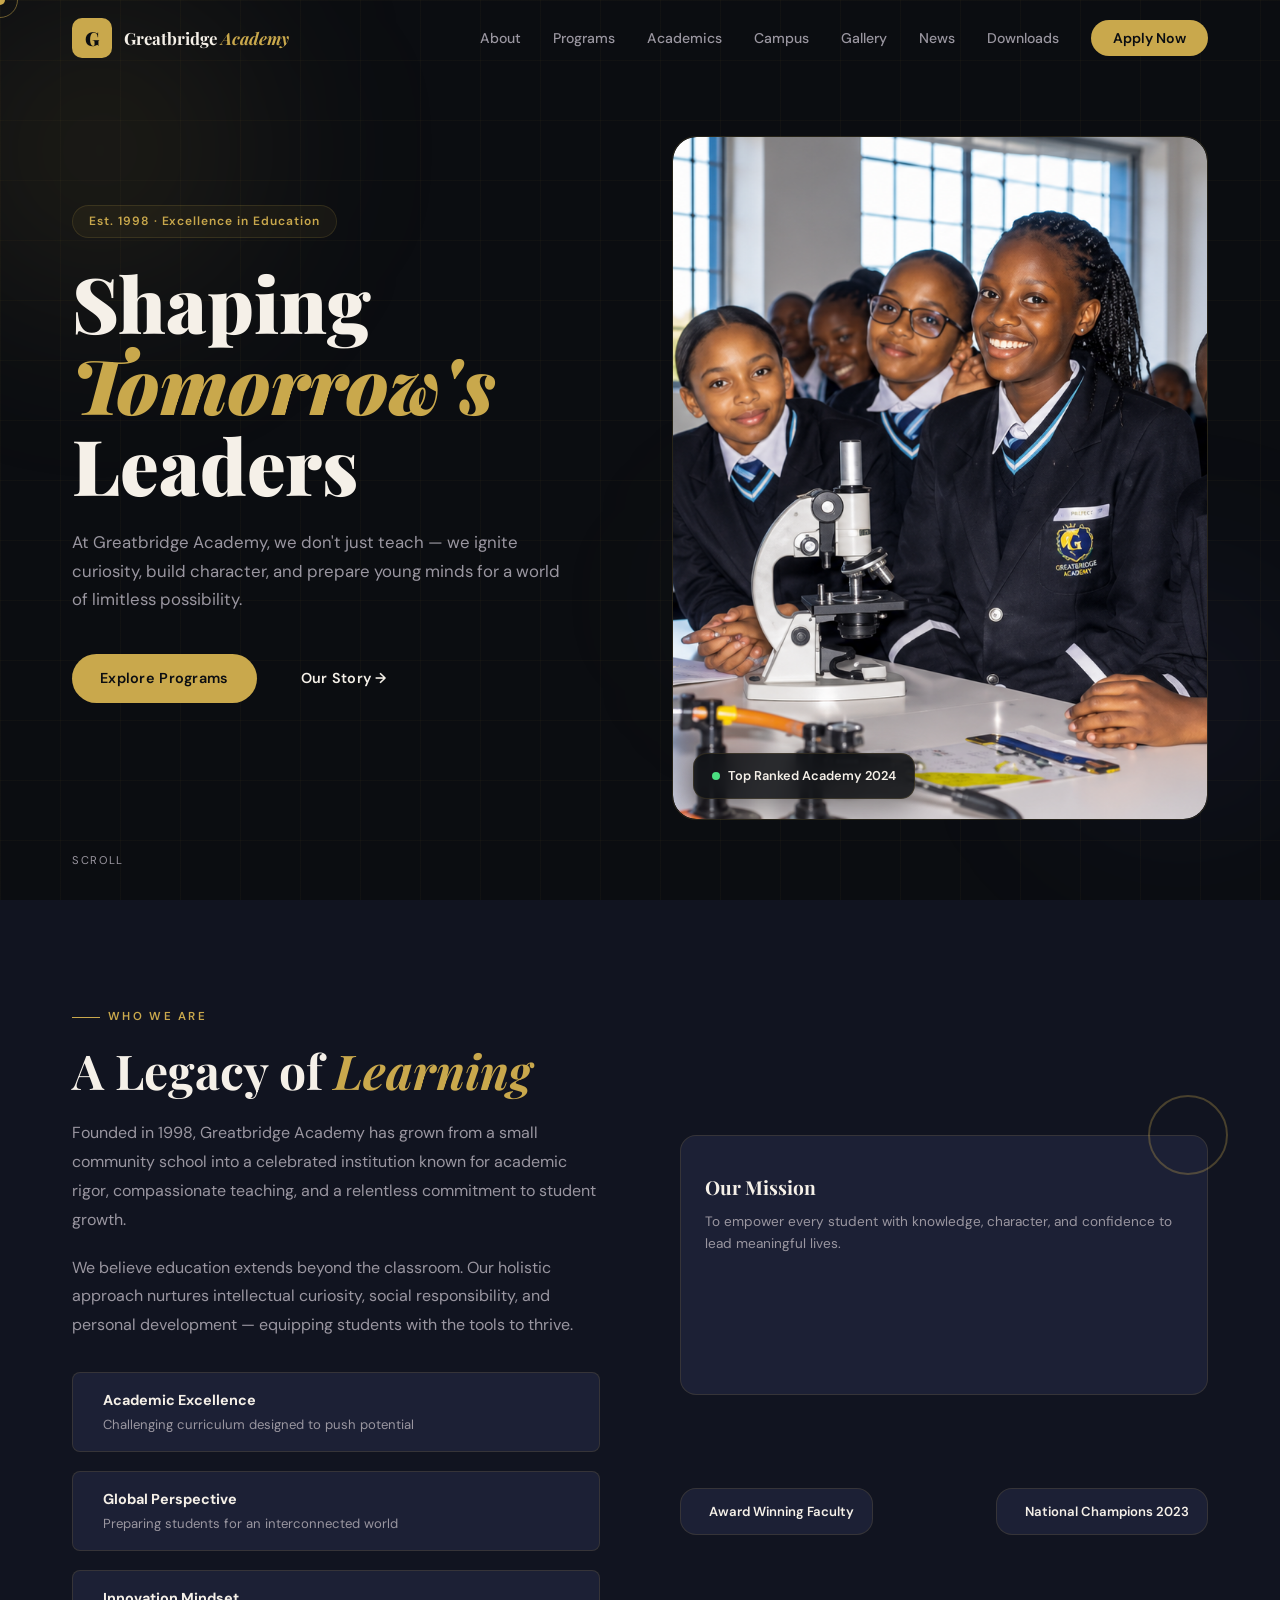
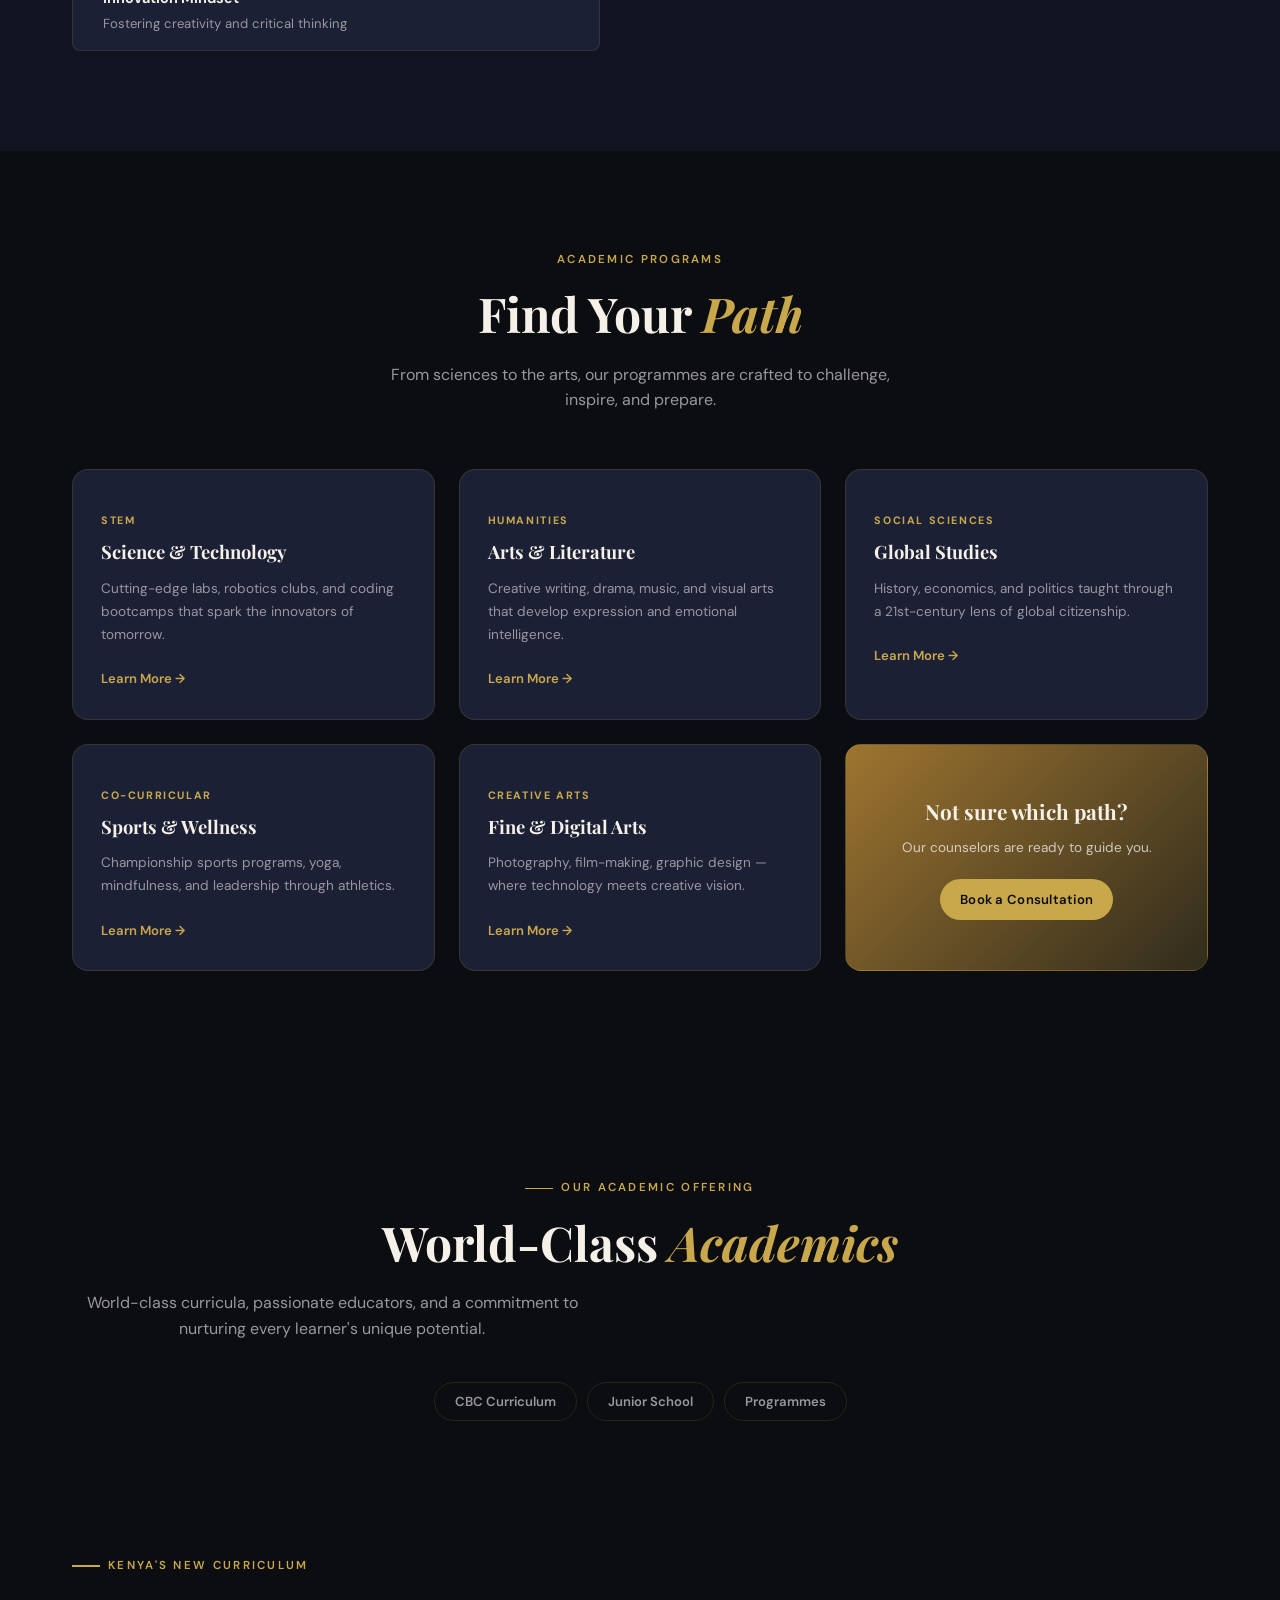
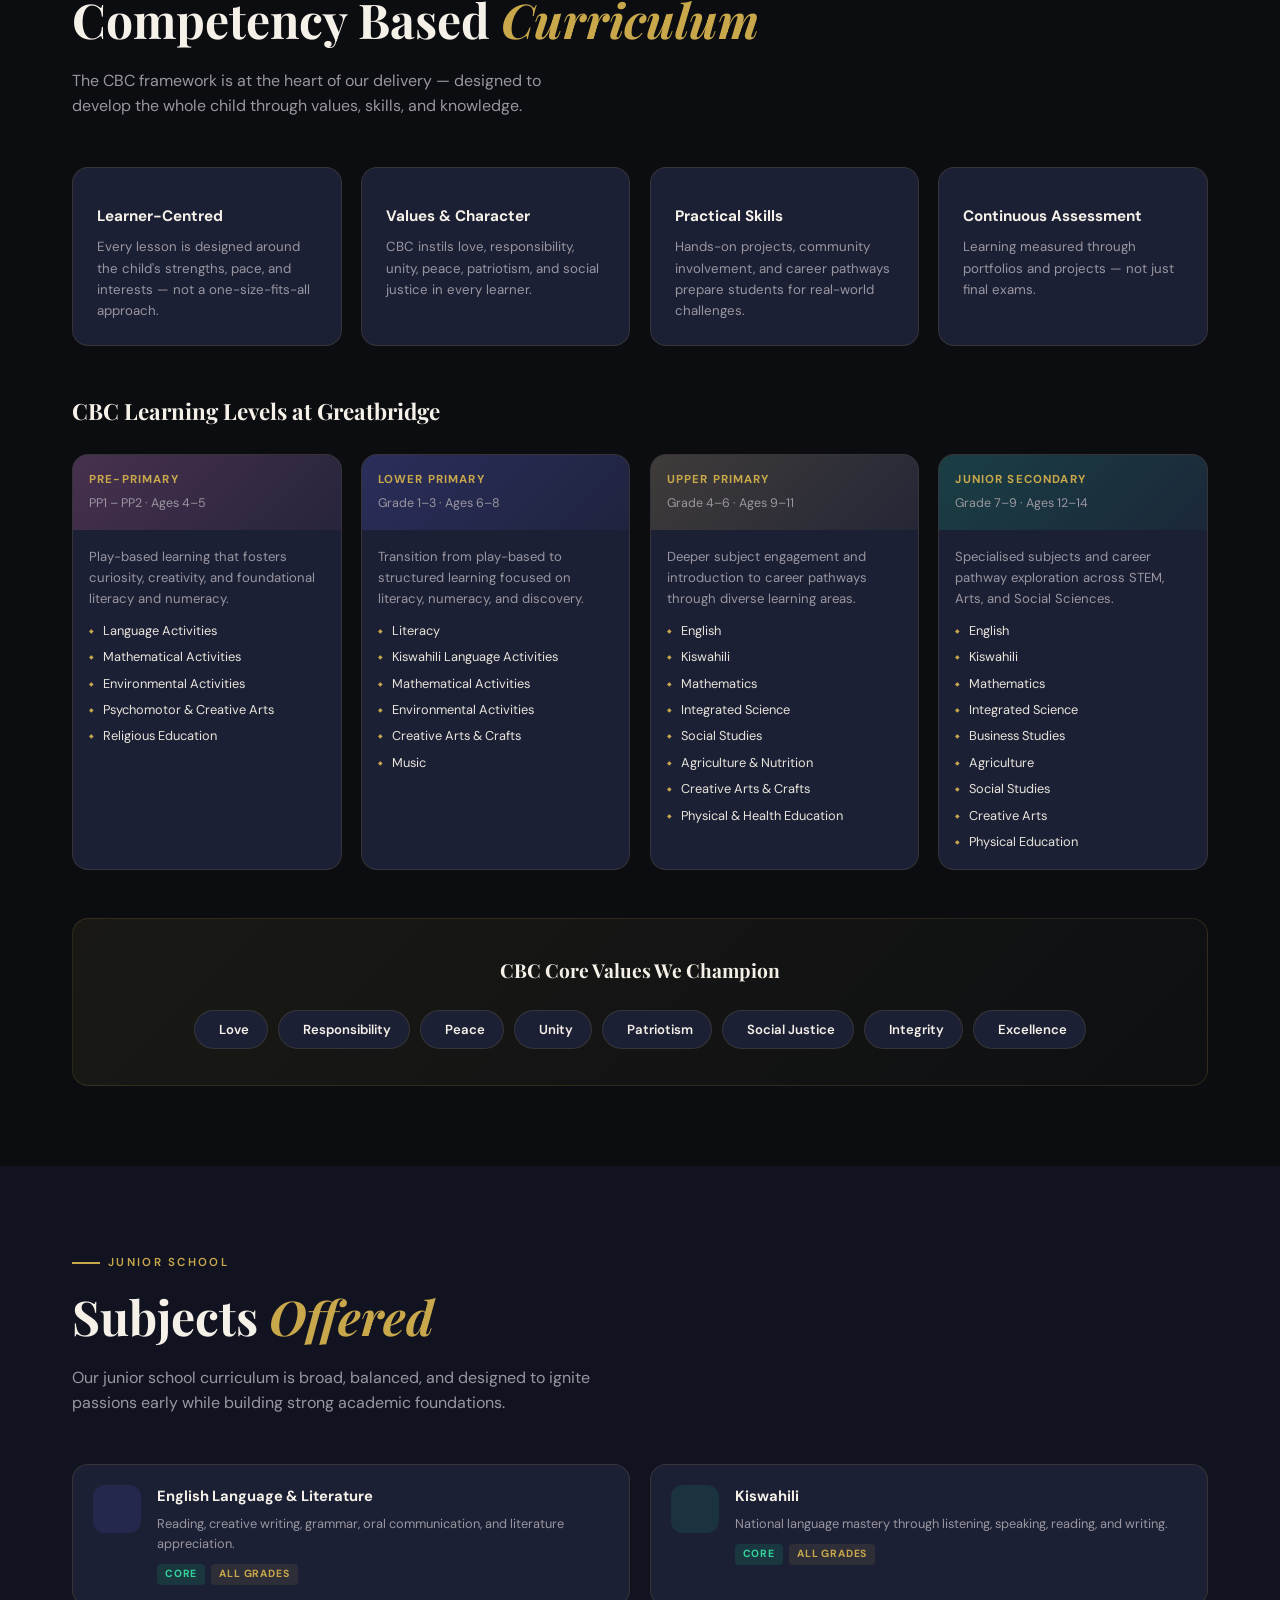
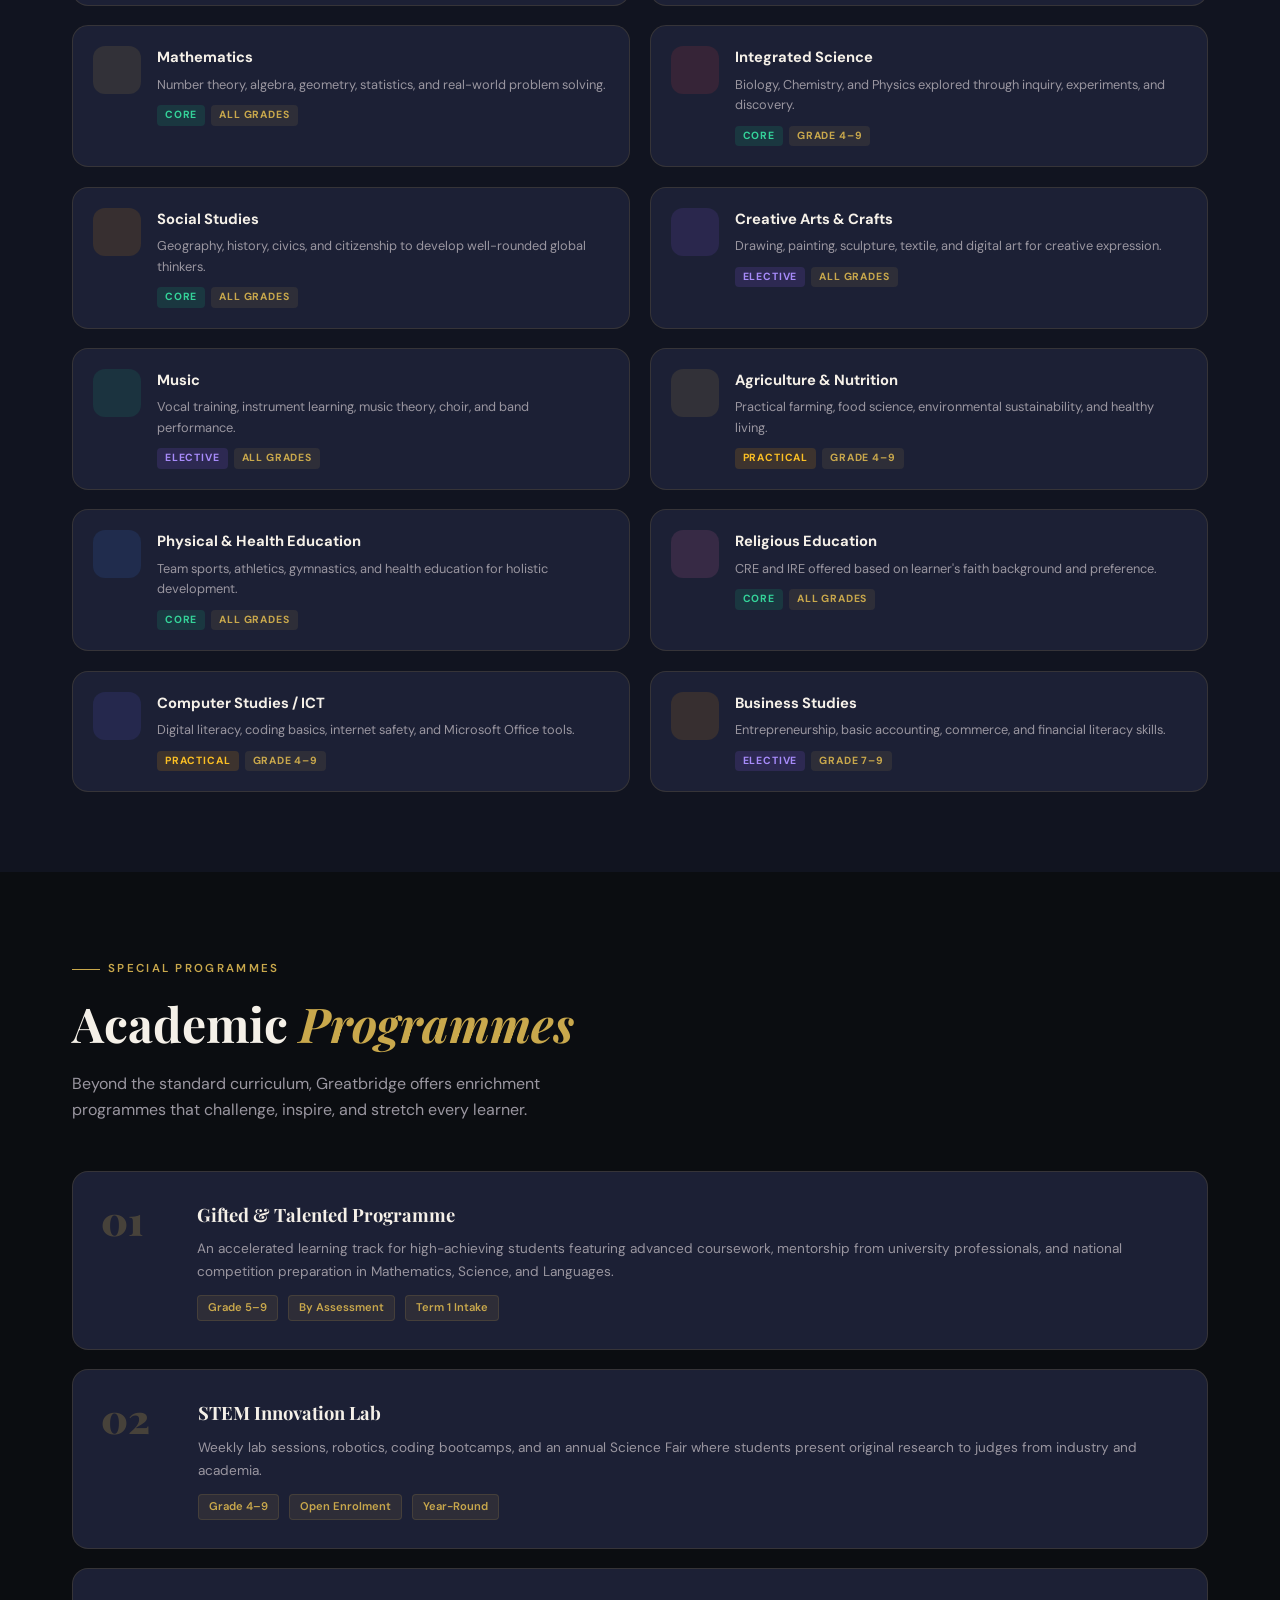
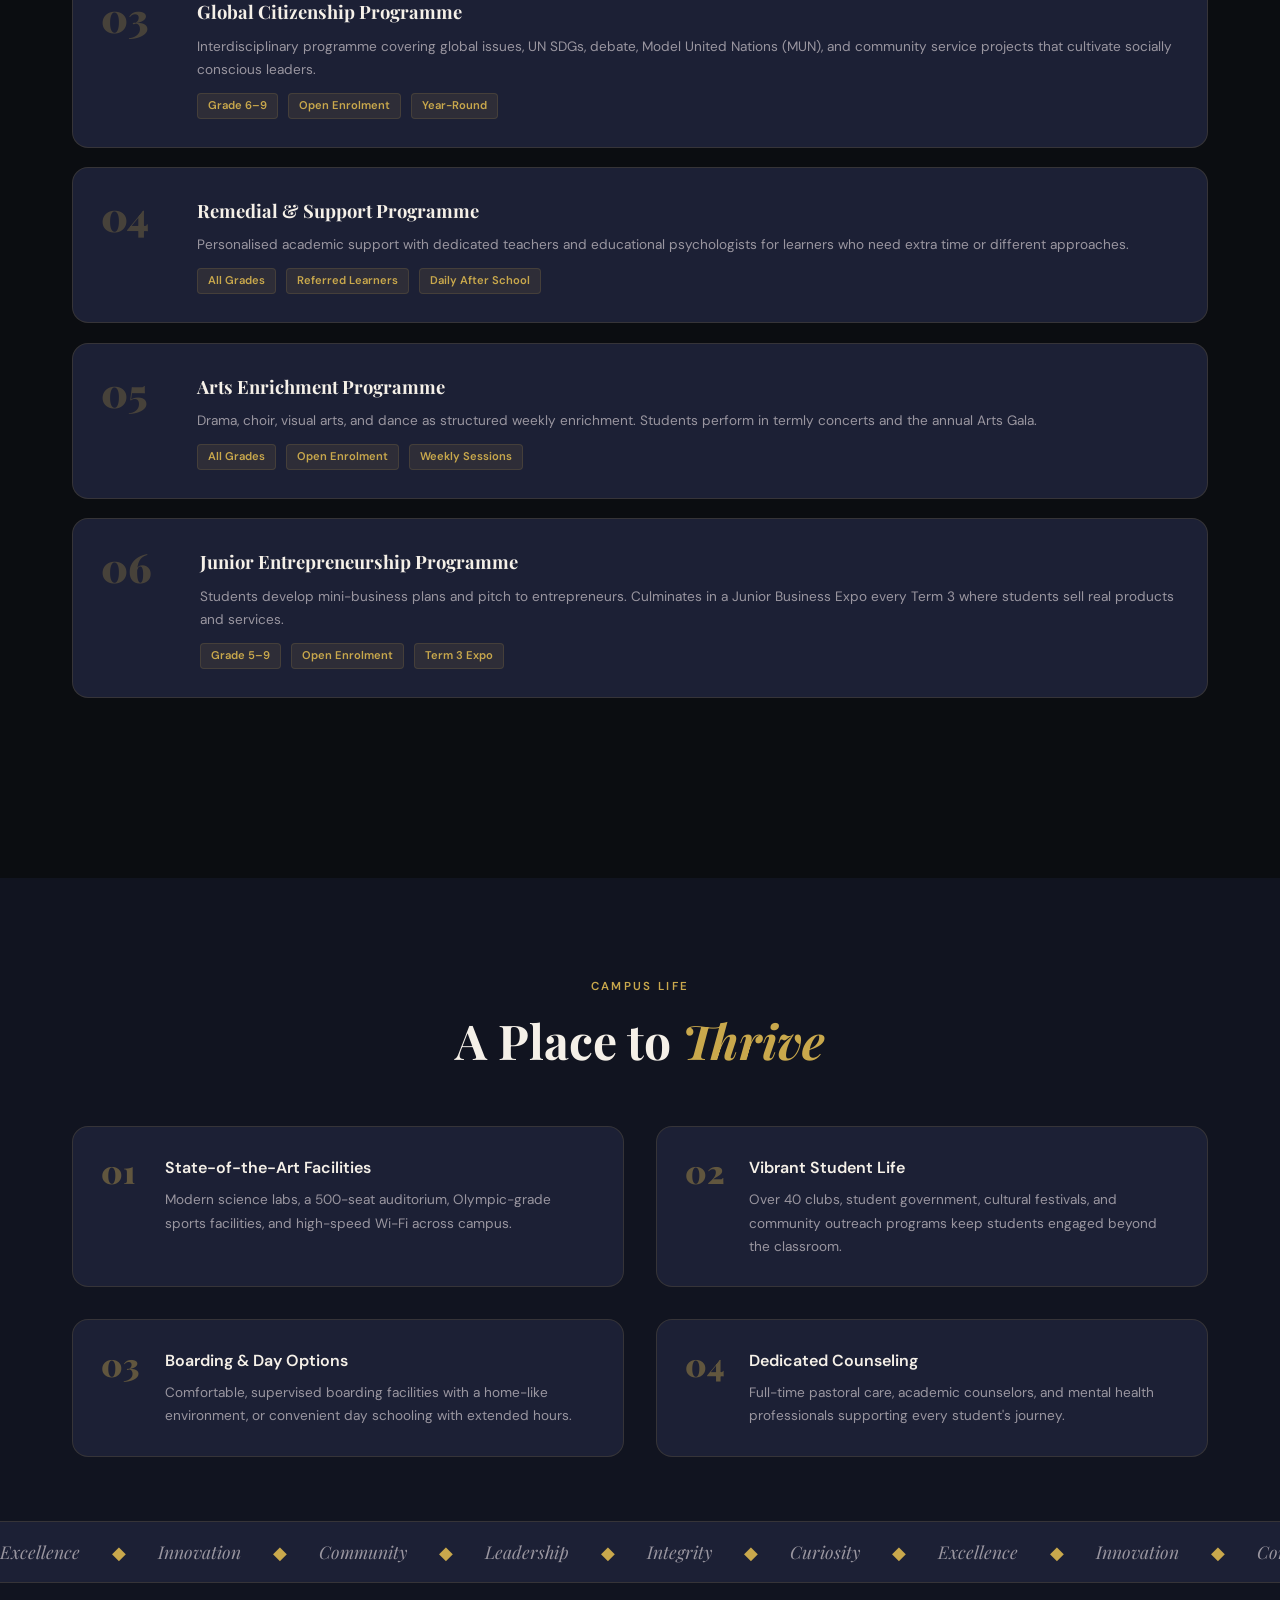
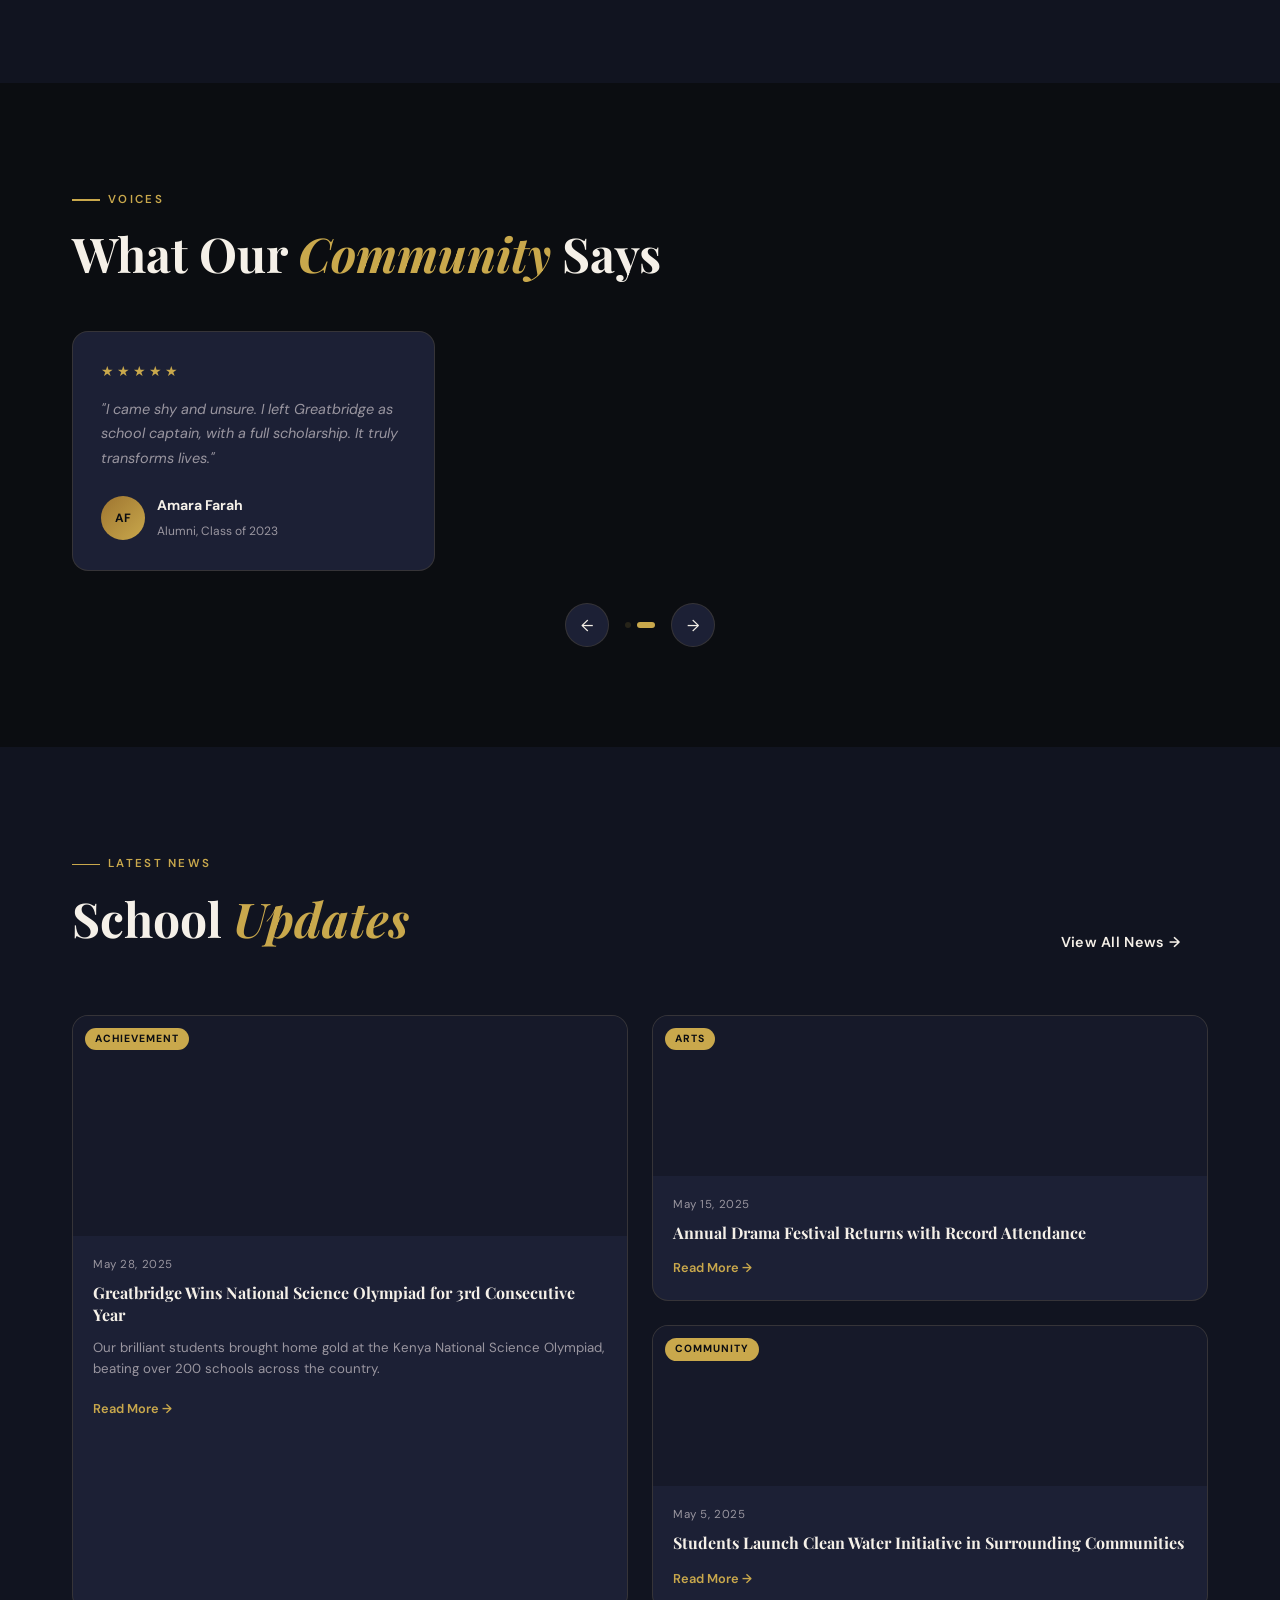
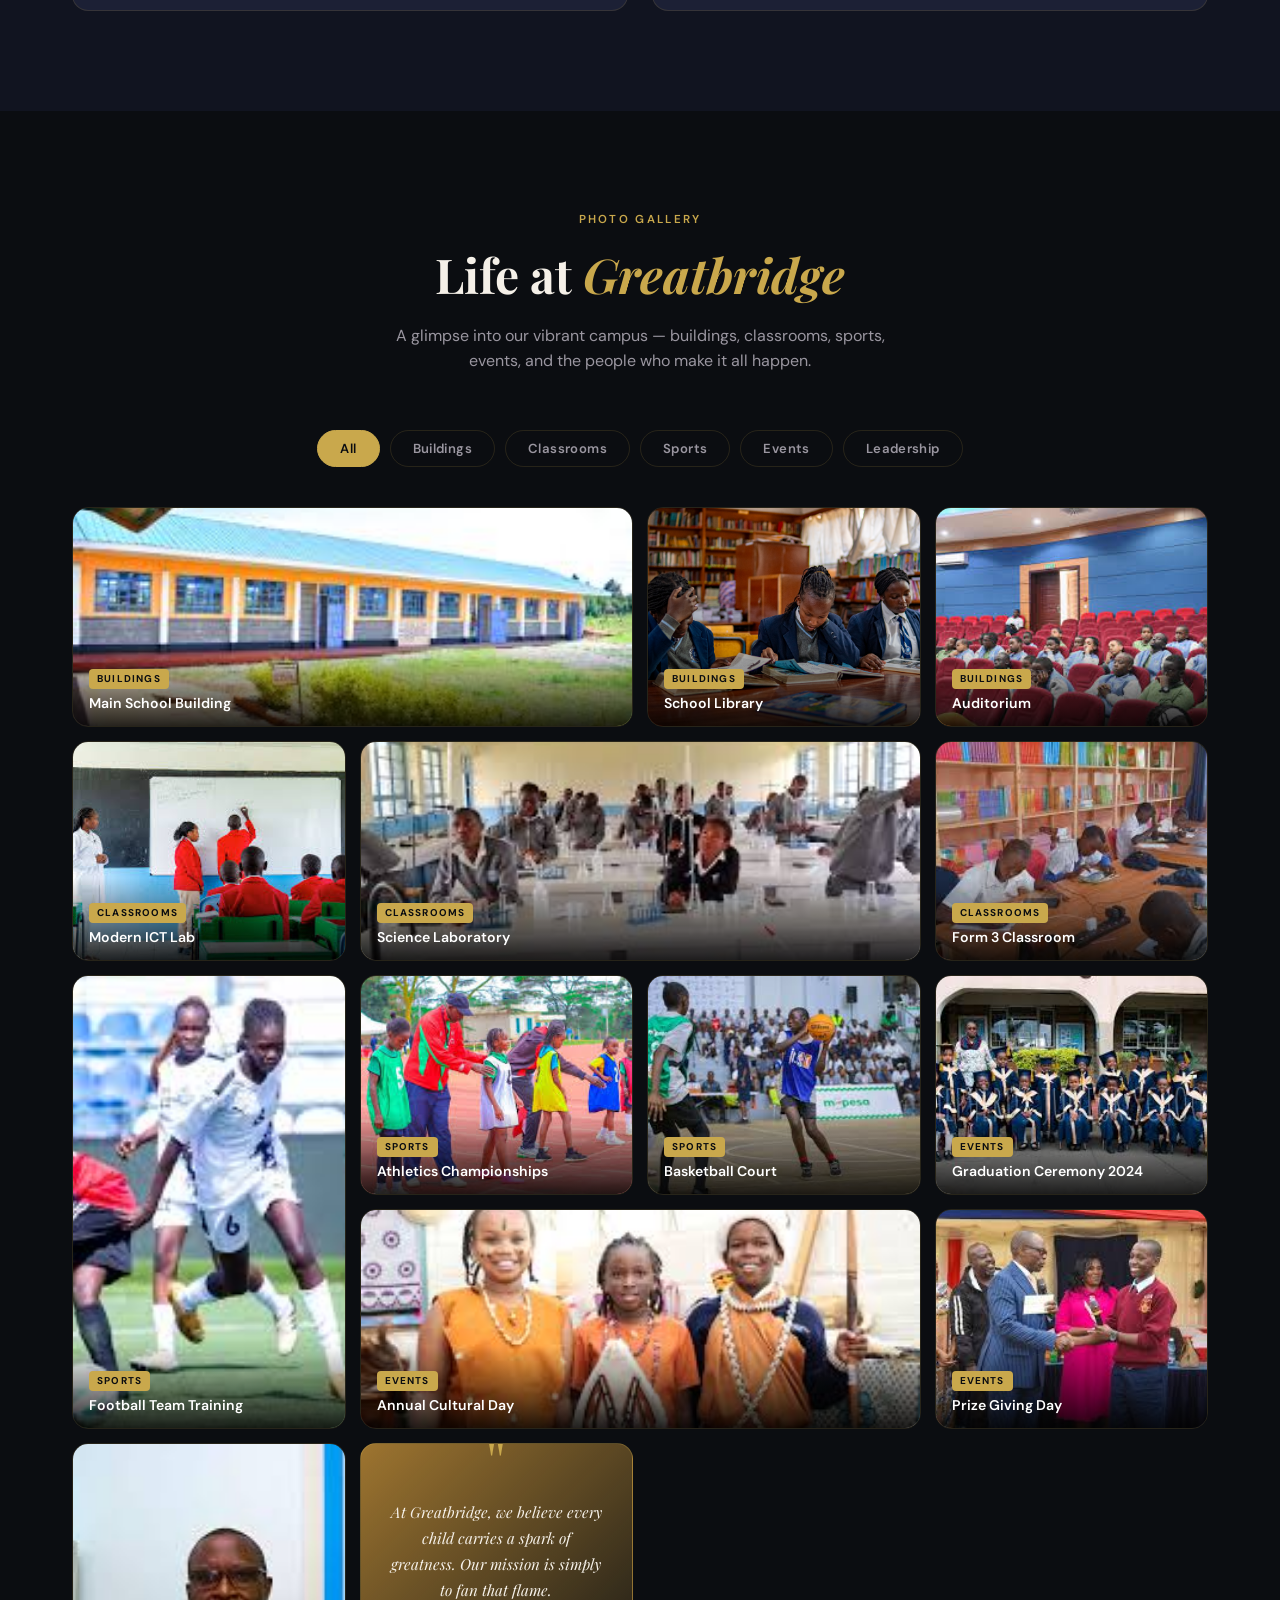
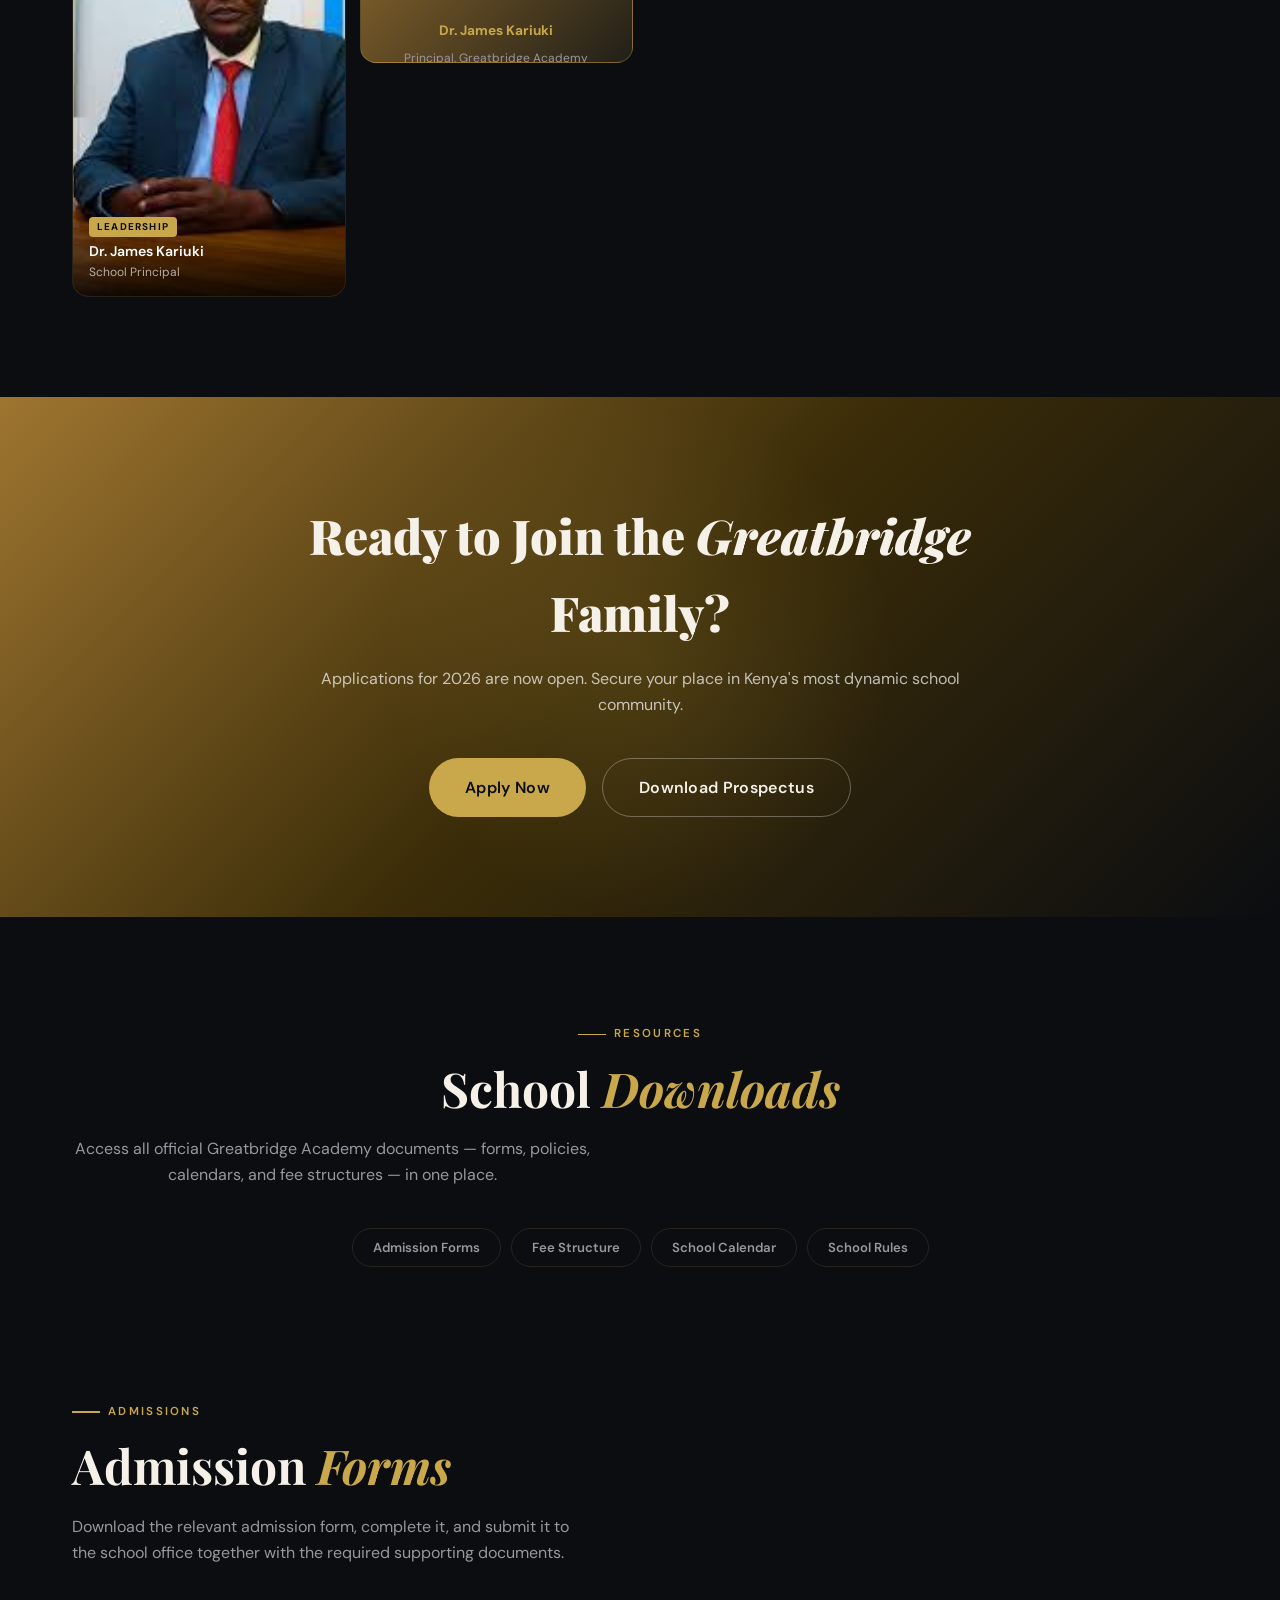
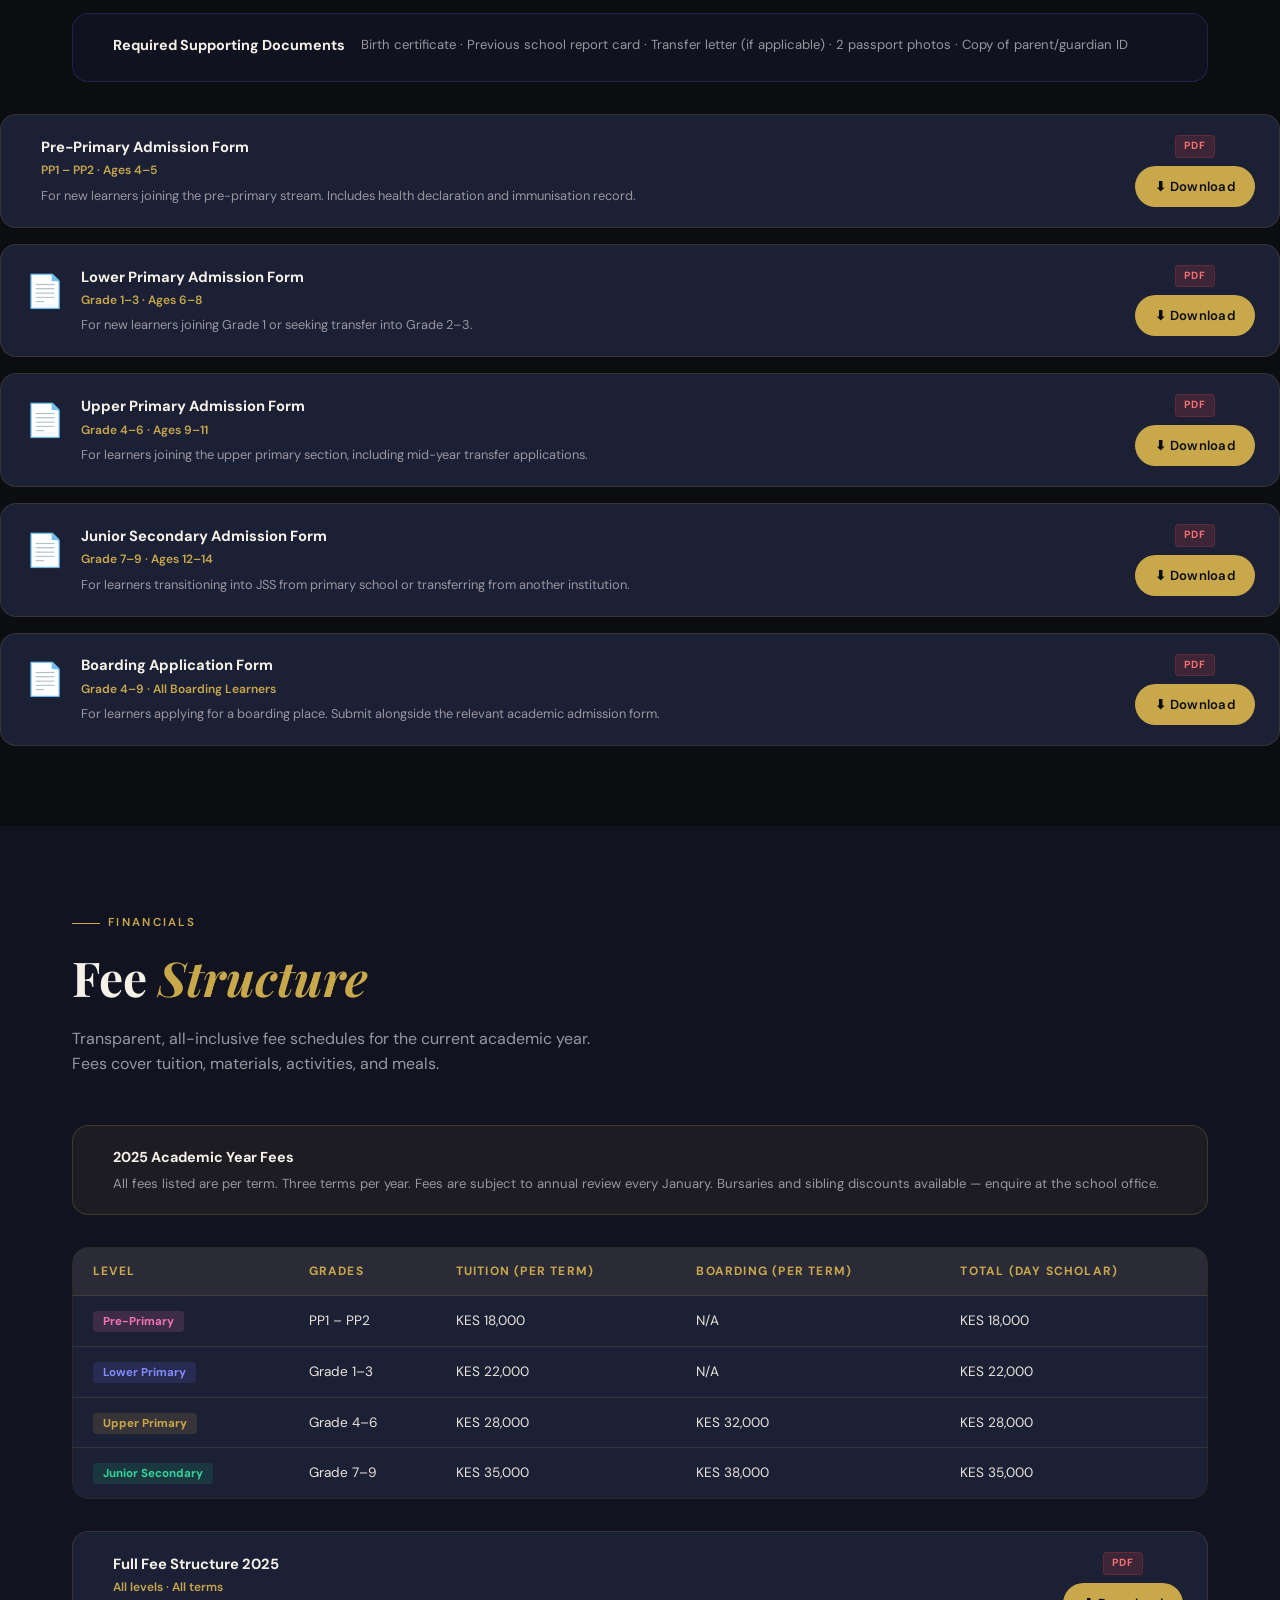
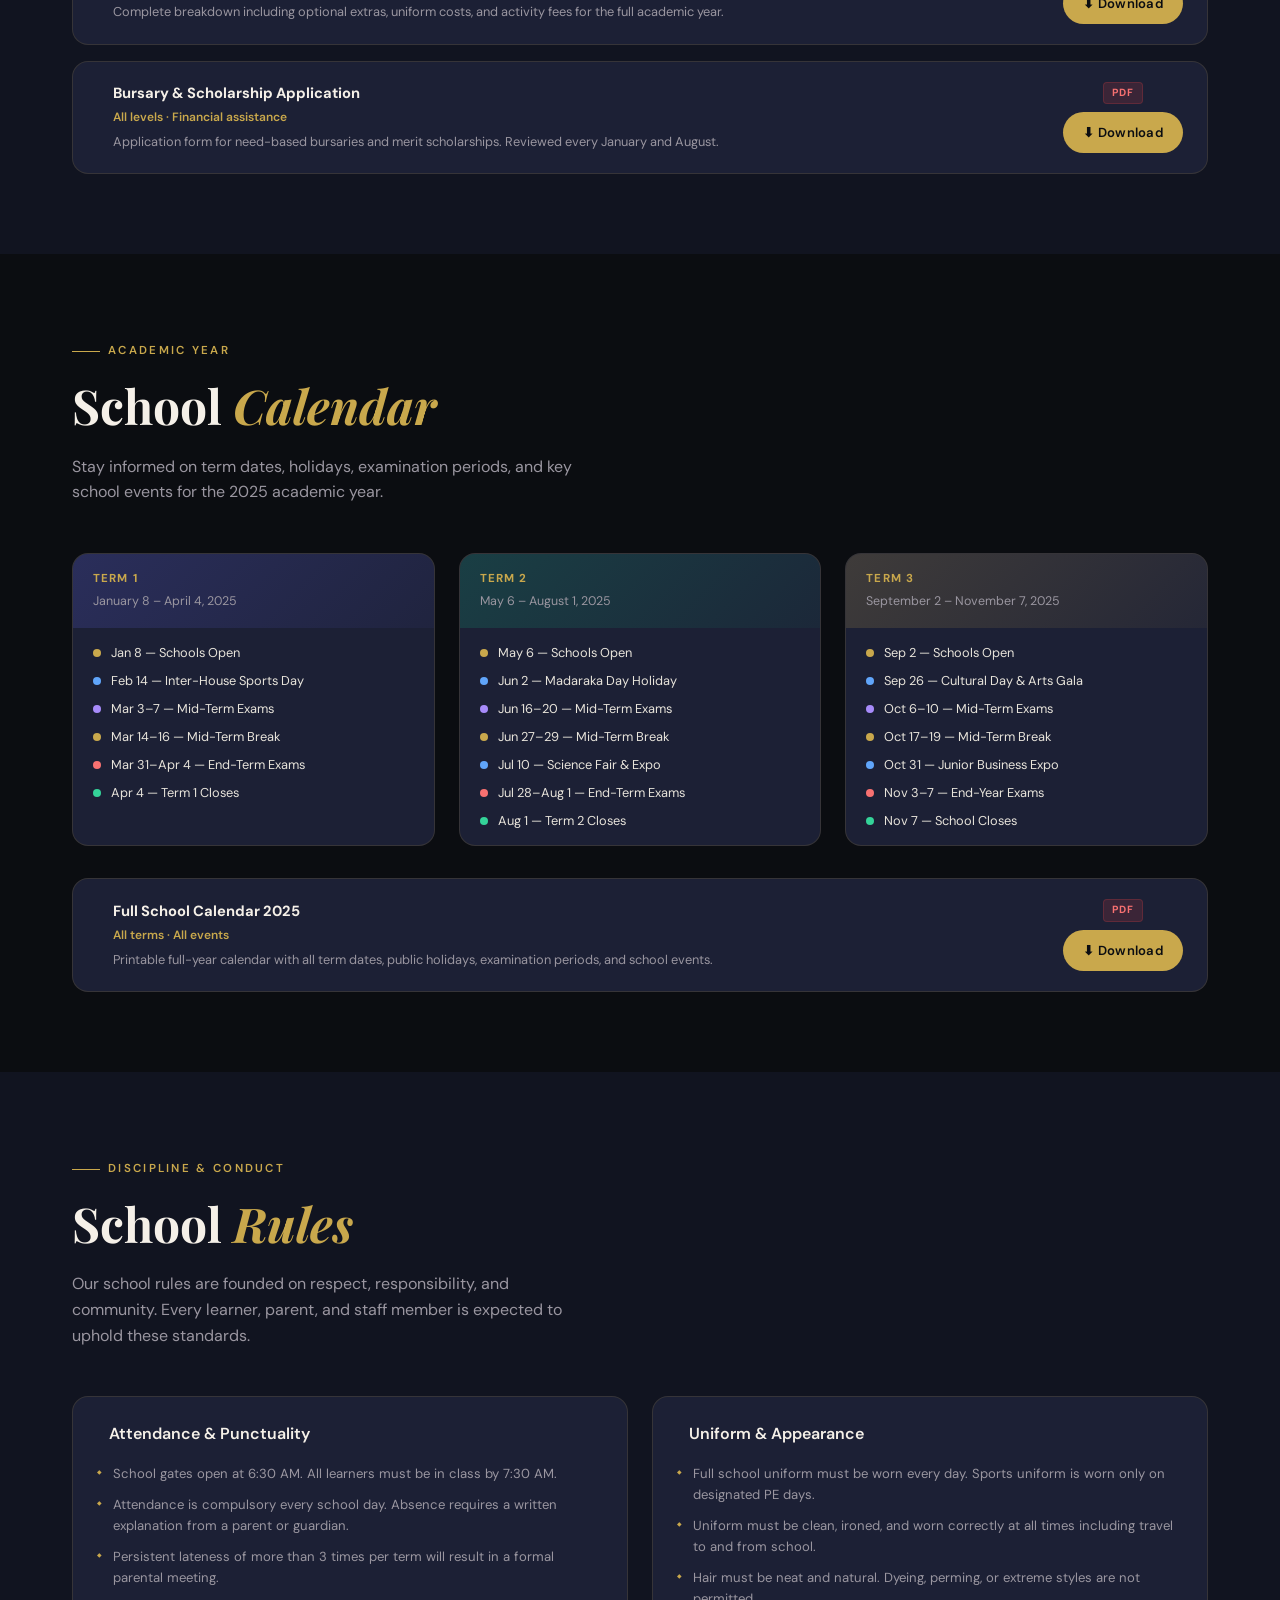
==== index.html @ c788159c "Rename main.html to index.html" ====
<!DOCTYPE html>
<html lang="en">
<head>
  <meta charset="UTF-8" />
  <meta name="viewport" content="width=device-width, initial-scale=1.0" />
  <title>Greatbridge Academy</title>
  <link rel="stylesheet" href="styles.css" />
  <link rel="preconnect" href="https://fonts.googleapis.com" />
  <link rel="preconnect" href="https://fonts.gstatic.com" crossorigin />
  <link href="https://fonts.googleapis.com/css2?family=Playfair+Display:ital,wght@0,400;0,700;0,900;1,400&family=DM+Sans:wght@300;400;500;600&display=swap" rel="stylesheet" />
  <style>
    html { scroll-behavior: smooth; }
  </style>
</head>
<body>

  <!-- Cursor -->
  <div class="cursor" id="cursor"></div>
  <div class="cursor-follower" id="cursorFollower"></div>

  <!-- ═══════════════════════════════════════
       NAV
  ════════════════════════════════════════ -->
  <nav class="nav" id="nav">
    <div class="nav-inner">
      <a href="#hero" class="logo">
        <span class="logo-icon">G</span>
        <span class="logo-text">Greatbridge <em>Academy</em></span>
      </a>
      <ul class="nav-links" id="navLinks">
        <li><a href="#about">About</a></li>
        <li><a href="#programs">Programs</a></li>
        <li><a href="#academics">Academics</a></li>
        <li><a href="#campus">Campus</a></li>
        <li><a href="#gallery">Gallery</a></li>
        <li><a href="#news">News</a></li>
        <li><a href="#downloads">Downloads</a></li>
        <li><a href="#contact" class="nav-cta">Apply Now</a></li>
      </ul>
      <button class="menu-toggle" id="menuToggle" aria-label="Toggle menu">
        <span></span><span></span><span></span>
      </button>
    </div>
  </nav>

  <!-- ═══════════════════════════════════════
       HERO
  ════════════════════════════════════════ -->
  <section class="hero" id="hero">
    <div class="hero-bg">
      <div class="hero-grid"></div>
      <div class="hero-orb hero-orb--1"></div>
      <div class="hero-orb hero-orb--2"></div>
      <div class="hero-orb hero-orb--3"></div>
    </div>
    <div class="hero-content">
      <div class="hero-badge reveal">Est. 1998 · Excellence in Education</div>
      <h1 class="hero-title reveal">
        <span>Shaping</span>
        <span class="italic-text">Tomorrow's</span>
        <span>Leaders</span>
      </h1>
      <p class="hero-sub reveal">
        At Greatbridge Academy, we don't just teach — we ignite curiosity, build character, and prepare young minds for a world of limitless possibility.
      </p>
      <div class="hero-actions reveal">
        <a href="#programs" class="btn btn--primary">Explore Programs</a>
        <a href="#about" class="btn btn--ghost">Our Story →</a>
      </div>
      
      </div>
    </div>
    <div class="hero-image-wrap reveal">
      <div class="hero-image-card">
        <img
          src="images/new hero.png"
          alt="Greatbridge Academy"
          class="hero-school-photo"
          onerror="this.style.display='none'"
        />
        <div class="hero-card-badge">
          <span class="badge-dot"></span>
          Top Ranked Academy 2024
        </div>
      </div>
    </div>
    <div class="scroll-hint">
      <span>Scroll</span>
      <div class="scroll-line"></div>
    </div>
  </section>

  <!-- ═══════════════════════════════════════
       ABOUT
  ════════════════════════════════════════ -->
  <section class="about section" id="about">
    <div class="container">
      <div class="about-grid">
        <div class="about-left">
          <div class="section-tag reveal">Who We Are</div>
          <h2 class="section-title reveal">A Legacy of <em>Learning</em></h2>
          <p class="about-text reveal">
            Founded in 1998, Greatbridge Academy has grown from a small community school into a celebrated institution known for academic rigor, compassionate teaching, and a relentless commitment to student growth.
          </p>
          <p class="about-text reveal">
            We believe education extends beyond the classroom. Our holistic approach nurtures intellectual curiosity, social responsibility, and personal development — equipping students with the tools to thrive.
          </p>
          <div class="about-pillars reveal">
            <div class="pillar">
              <div class="pillar-icon"></div>
              <div>
                <strong>Academic Excellence</strong>
                <p>Challenging curriculum designed to push potential</p>
              </div>
            </div>
            <div class="pillar">
              <div class="pillar-icon"></div>
              <div>
                <strong>Global Perspective</strong>
                <p>Preparing students for an interconnected world</p>
              </div>
            </div>
            <div class="pillar">
              <div class="pillar-icon"></div>
              <div>
                <strong>Innovation Mindset</strong>
                <p>Fostering creativity and critical thinking</p>
              </div>
            </div>
          </div>
        </div>
        <div class="about-right reveal">
          <div class="about-visual">
            <div class="av-card av-card--main">
              <div class="av-icon"></div>
              <strong>Our Mission</strong>
              <p>To empower every student with knowledge, character, and confidence to lead meaningful lives.</p>
            </div>
            <div class="av-card av-card--float av-card--1">
              <div class="av-mini-icon"></div>
              <span>Award Winning Faculty</span>
            </div>
            <div class="av-card av-card--float av-card--2">
              <div class="av-mini-icon"></div>
              <span>National Champions 2023</span>
            </div>
            <div class="av-accent-circle"></div>
          </div>
        </div>
      </div>
    </div>
  </section>

  <!-- ═══════════════════════════════════════
       PROGRAMS
  ════════════════════════════════════════ -->
  <section class="programs section" id="programs">
    <div class="container">
      <div class="section-header">
        <div class="section-tag reveal">Academic Programs</div>
        <h2 class="section-title reveal">Find Your <em>Path</em></h2>
        <p class="section-desc reveal">From sciences to the arts, our programmes are crafted to challenge, inspire, and prepare.</p>
      </div>
      <div class="programs-grid">
        <div class="program-card reveal" data-delay="0">
          <div class="pc-icon"></div>
          <div class="pc-tag">STEM</div>
          <h3>Science & Technology</h3>
          <p>Cutting-edge labs, robotics clubs, and coding bootcamps that spark the innovators of tomorrow.</p>
          <a href="#academics" class="pc-link">Learn More →</a>
        </div>
        <div class="program-card reveal" data-delay="100">
          <div class="pc-icon"></div>
          <div class="pc-tag">Humanities</div>
          <h3>Arts & Literature</h3>
          <p>Creative writing, drama, music, and visual arts that develop expression and emotional intelligence.</p>
          <a href="#academics" class="pc-link">Learn More →</a>
        </div>
        <div class="program-card reveal" data-delay="200">
          <div class="pc-icon"></div>
          <div class="pc-tag">Social Sciences</div>
          <h3>Global Studies</h3>
          <p>History, economics, and politics taught through a 21st-century lens of global citizenship.</p>
          <a href="#academics" class="pc-link">Learn More →</a>
        </div>
        <div class="program-card reveal" data-delay="300">
          <div class="pc-icon"></div>
          <div class="pc-tag">Co-Curricular</div>
          <h3>Sports & Wellness</h3>
          <p>Championship sports programs, yoga, mindfulness, and leadership through athletics.</p>
          <a href="#campus" class="pc-link">Learn More →</a>
        </div>
        <div class="program-card reveal" data-delay="400">
          <div class="pc-icon"></div>
          <div class="pc-tag">Creative Arts</div>
          <h3>Fine & Digital Arts</h3>
          <p>Photography, film-making, graphic design — where technology meets creative vision.</p>
          <a href="#academics" class="pc-link">Learn More →</a>
        </div>
        <div class="program-card program-card--cta reveal" data-delay="500">
          <div class="pc-cta-inner">
            <h3>Not sure which path?</h3>
            <p>Our counselors are ready to guide you.</p>
            <a href="#contact" class="btn btn--primary btn--sm">Book a Consultation</a>
          </div>
        </div>
      </div>
    </div>
  </section>

  <!-- ═══════════════════════════════════════
       ACADEMICS
  ════════════════════════════════════════ -->
  <section class="section" id="academics">
    <div class="container">
      <!-- Page Hero style header -->
      <div class="inner-header" style="text-align:center;margin-bottom:3rem;">
        <div class="section-tag reveal">Our Academic Offering</div>
        <h2 class="section-title reveal">World-Class <em>Academics</em></h2>
        <p class="section-desc reveal">World-class curricula, passionate educators, and a commitment to nurturing every learner's unique potential.</p>
        <div class="page-tabs reveal" style="justify-content:center;margin-top:1.5rem;">
          <a href="#cbe" class="page-tab">CBC Curriculum</a>
          <a href="#junior" class="page-tab">Junior School</a>
          <a href="#programmes" class="page-tab">Programmes</a>
        </div>
      </div>
    </div>

    <!-- CBC CURRICULUM -->
    <div class="inner-section" id="cbe">
      <div class="container">
        <div class="inner-header reveal">
          <div class="section-tag">Kenya's New Curriculum</div>
          <h2 class="section-title">Competency Based <em>Curriculum</em></h2>
          <p class="section-desc">The CBC framework is at the heart of our delivery — designed to develop the whole child through values, skills, and knowledge.</p>
        </div>

        <div class="four-grid reveal">
          <div class="info-card">
            <div class="ic-icon"></div>
            <strong>Learner-Centred</strong>
            <p>Every lesson is designed around the child's strengths, pace, and interests — not a one-size-fits-all approach.</p>
          </div>
          <div class="info-card">
            <div class="ic-icon"></div>
            <strong>Values & Character</strong>
            <p>CBC instils love, responsibility, unity, peace, patriotism, and social justice in every learner.</p>
          </div>
          <div class="info-card">
            <div class="ic-icon"></div>
            <strong>Practical Skills</strong>
            <p>Hands-on projects, community involvement, and career pathways prepare students for real-world challenges.</p>
          </div>
          <div class="info-card">
            <div class="ic-icon"></div>
            <strong>Continuous Assessment</strong>
            <p>Learning measured through portfolios and projects — not just final exams.</p>
          </div>
        </div>

        <h3 class="sub-title reveal">CBC Learning Levels at Greatbridge</h3>
        <div class="levels-grid reveal">
          <div class="level-card">
            <div class="lc-top lc-pp">
              <span class="lc-badge">Pre-Primary</span>
              <span class="lc-grade">PP1 – PP2 · Ages 4–5</span>
            </div>
            <div class="lc-body">
              <p>Play-based learning that fosters curiosity, creativity, and foundational literacy and numeracy.</p>
              <ul>
                <li>Language Activities</li>
                <li>Mathematical Activities</li>
                <li>Environmental Activities</li>
                <li>Psychomotor & Creative Arts</li>
                <li>Religious Education</li>
              </ul>
            </div>
          </div>
          <div class="level-card">
            <div class="lc-top lc-lp">
              <span class="lc-badge">Lower Primary</span>
              <span class="lc-grade">Grade 1–3 · Ages 6–8</span>
            </div>
            <div class="lc-body">
              <p>Transition from play-based to structured learning focused on literacy, numeracy, and discovery.</p>
              <ul>
                <li>Literacy</li>
                <li>Kiswahili Language Activities</li>
                <li>Mathematical Activities</li>
                <li>Environmental Activities</li>
                <li>Creative Arts & Crafts</li>
                <li>Music</li>
              </ul>
            </div>
          </div>
          <div class="level-card">
            <div class="lc-top lc-up">
              <span class="lc-badge">Upper Primary</span>
              <span class="lc-grade">Grade 4–6 · Ages 9–11</span>
            </div>
            <div class="lc-body">
              <p>Deeper subject engagement and introduction to career pathways through diverse learning areas.</p>
              <ul>
                <li>English</li>
                <li>Kiswahili</li>
                <li>Mathematics</li>
                <li>Integrated Science</li>
                <li>Social Studies</li>
                <li>Agriculture & Nutrition</li>
                <li>Creative Arts & Crafts</li>
                <li>Physical & Health Education</li>
              </ul>
            </div>
          </div>
          <div class="level-card">
            <div class="lc-top lc-jss">
              <span class="lc-badge">Junior Secondary</span>
              <span class="lc-grade">Grade 7–9 · Ages 12–14</span>
            </div>
            <div class="lc-body">
              <p>Specialised subjects and career pathway exploration across STEM, Arts, and Social Sciences.</p>
              <ul>
                <li>English</li>
                <li>Kiswahili</li>
                <li>Mathematics</li>
                <li>Integrated Science</li>
                <li>Business Studies</li>
                <li>Agriculture</li>
                <li>Social Studies</li>
                <li>Creative Arts</li>
                <li>Physical Education</li>
              </ul>
            </div>
          </div>
        </div>

        <div class="values-banner reveal">
          <h3>CBC Core Values We Champion</h3>
          <div class="values-grid">
            <div class="val-pill"><span></span> Love</div>
            <div class="val-pill"><span></span> Responsibility</div>
            <div class="val-pill"><span></span> Peace</div>
            <div class="val-pill"><span></span> Unity</div>
            <div class="val-pill"><span></span> Patriotism</div>
            <div class="val-pill"><span></span> Social Justice</div>
            <div class="val-pill"><span></span> Integrity</div>
            <div class="val-pill"><span></span> Excellence</div>
          </div>
        </div>
      </div>
    </div>

    <!-- JUNIOR SCHOOL SUBJECTS -->
    <div class="inner-section inner-section--alt" id="junior">
      <div class="container">
        <div class="inner-header reveal">
          <div class="section-tag">Junior School</div>
          <h2 class="section-title">Subjects <em>Offered</em></h2>
          <p class="section-desc">Our junior school curriculum is broad, balanced, and designed to ignite passions early while building strong academic foundations.</p>
        </div>
        <div class="subjects-grid reveal">
          <div class="subj-card">
            <div class="subj-icon" style="background:rgba(99,102,241,0.12);color:#818cf8"></div>
            <div>
              <strong>English Language & Literature</strong>
              <p>Reading, creative writing, grammar, oral communication, and literature appreciation.</p>
              <div class="subj-tags"><span class="tag-core">Core</span><span class="tag-grade">All Grades</span></div>
            </div>
          </div>
          <div class="subj-card">
            <div class="subj-icon" style="background:rgba(16,185,129,0.12);color:#34d399"></div>
            <div>
              <strong>Kiswahili</strong>
              <p>National language mastery through listening, speaking, reading, and writing.</p>
              <div class="subj-tags"><span class="tag-core">Core</span><span class="tag-grade">All Grades</span></div>
            </div>
          </div>
          <div class="subj-card">
            <div class="subj-icon" style="background:rgba(201,168,76,0.12);color:#c9a84c"></div>
            <div>
              <strong>Mathematics</strong>
              <p>Number theory, algebra, geometry, statistics, and real-world problem solving.</p>
              <div class="subj-tags"><span class="tag-core">Core</span><span class="tag-grade">All Grades</span></div>
            </div>
          </div>
          <div class="subj-card">
            <div class="subj-icon" style="background:rgba(239,68,68,0.12);color:#f87171"></div>
            <div>
              <strong>Integrated Science</strong>
              <p>Biology, Chemistry, and Physics explored through inquiry, experiments, and discovery.</p>
              <div class="subj-tags"><span class="tag-core">Core</span><span class="tag-grade">Grade 4–9</span></div>
            </div>
          </div>
          <div class="subj-card">
            <div class="subj-icon" style="background:rgba(245,158,11,0.12);color:#fbbf24"></div>
            <div>
              <strong>Social Studies</strong>
              <p>Geography, history, civics, and citizenship to develop well-rounded global thinkers.</p>
              <div class="subj-tags"><span class="tag-core">Core</span><span class="tag-grade">All Grades</span></div>
            </div>
          </div>
          <div class="subj-card">
            <div class="subj-icon" style="background:rgba(139,92,246,0.12);color:#a78bfa"></div>
            <div>
              <strong>Creative Arts & Crafts</strong>
              <p>Drawing, painting, sculpture, textile, and digital art for creative expression.</p>
              <div class="subj-tags"><span class="tag-elective">Elective</span><span class="tag-grade">All Grades</span></div>
            </div>
          </div>
          <div class="subj-card">
            <div class="subj-icon" style="background:rgba(16,185,129,0.12);color:#34d399"></div>
            <div>
              <strong>Music</strong>
              <p>Vocal training, instrument learning, music theory, choir, and band performance.</p>
              <div class="subj-tags"><span class="tag-elective">Elective</span><span class="tag-grade">All Grades</span></div>
            </div>
          </div>
          <div class="subj-card">
            <div class="subj-icon" style="background:rgba(201,168,76,0.12);color:#c9a84c"></div>
            <div>
              <strong>Agriculture & Nutrition</strong>
              <p>Practical farming, food science, environmental sustainability, and healthy living.</p>
              <div class="subj-tags"><span class="tag-practical">Practical</span><span class="tag-grade">Grade 4–9</span></div>
            </div>
          </div>
          <div class="subj-card">
            <div class="subj-icon" style="background:rgba(59,130,246,0.12);color:#60a5fa"></div>
            <div>
              <strong>Physical & Health Education</strong>
              <p>Team sports, athletics, gymnastics, and health education for holistic development.</p>
              <div class="subj-tags"><span class="tag-core">Core</span><span class="tag-grade">All Grades</span></div>
            </div>
          </div>
          <div class="subj-card">
            <div class="subj-icon" style="background:rgba(244,114,182,0.12);color:#f472b6"></div>
            <div>
              <strong>Religious Education</strong>
              <p>CRE and IRE offered based on learner's faith background and preference.</p>
              <div class="subj-tags"><span class="tag-core">Core</span><span class="tag-grade">All Grades</span></div>
            </div>
          </div>
          <div class="subj-card">
            <div class="subj-icon" style="background:rgba(99,102,241,0.12);color:#818cf8"></div>
            <div>
              <strong>Computer Studies / ICT</strong>
              <p>Digital literacy, coding basics, internet safety, and Microsoft Office tools.</p>
              <div class="subj-tags"><span class="tag-practical">Practical</span><span class="tag-grade">Grade 4–9</span></div>
            </div>
          </div>
          <div class="subj-card">
            <div class="subj-icon" style="background:rgba(245,158,11,0.12);color:#fbbf24"></div>
            <div>
              <strong>Business Studies</strong>
              <p>Entrepreneurship, basic accounting, commerce, and financial literacy skills.</p>
              <div class="subj-tags"><span class="tag-elective">Elective</span><span class="tag-grade">Grade 7–9</span></div>
            </div>
          </div>
        </div>
      </div>
    </div>

    <!-- ACADEMIC PROGRAMMES -->
    <div class="inner-section" id="programmes">
      <div class="container">
        <div class="inner-header reveal">
          <div class="section-tag">Special Programmes</div>
          <h2 class="section-title">Academic <em>Programmes</em></h2>
          <p class="section-desc">Beyond the standard curriculum, Greatbridge offers enrichment programmes that challenge, inspire, and stretch every learner.</p>
        </div>
        <div class="programmes-list">
          <div class="prog-card reveal">
            <div class="prog-num">01</div>
            <div class="prog-body">
              <div class="prog-icon"></div>
              <div>
                <h3>Gifted & Talented Programme</h3>
                <p>An accelerated learning track for high-achieving students featuring advanced coursework, mentorship from university professionals, and national competition preparation in Mathematics, Science, and Languages.</p>
                <div class="prog-meta"><span>Grade 5–9</span><span>By Assessment</span><span>Term 1 Intake</span></div>
              </div>
            </div>
          </div>
          <div class="prog-card reveal">
            <div class="prog-num">02</div>
            <div class="prog-body">
              <div class="prog-icon"></div>
              <div>
                <h3>STEM Innovation Lab</h3>
                <p>Weekly lab sessions, robotics, coding bootcamps, and an annual Science Fair where students present original research to judges from industry and academia.</p>
                <div class="prog-meta"><span>Grade 4–9</span><span>Open Enrolment</span><span>Year-Round</span></div>
              </div>
            </div>
          </div>
          <div class="prog-card reveal">
            <div class="prog-num">03</div>
            <div class="prog-body">
              <div class="prog-icon"></div>
              <div>
                <h3>Global Citizenship Programme</h3>
                <p>Interdisciplinary programme covering global issues, UN SDGs, debate, Model United Nations (MUN), and community service projects that cultivate socially conscious leaders.</p>
                <div class="prog-meta"><span>Grade 6–9</span><span>Open Enrolment</span><span>Year-Round</span></div>
              </div>
            </div>
          </div>
          <div class="prog-card reveal">
            <div class="prog-num">04</div>
            <div class="prog-body">
              <div class="prog-icon"></div>
              <div>
                <h3>Remedial & Support Programme</h3>
                <p>Personalised academic support with dedicated teachers and educational psychologists for learners who need extra time or different approaches.</p>
                <div class="prog-meta"><span>All Grades</span><span>Referred Learners</span><span>Daily After School</span></div>
              </div>
            </div>
          </div>
          <div class="prog-card reveal">
            <div class="prog-num">05</div>
            <div class="prog-body">
              <div class="prog-icon"></div>
              <div>
                <h3>Arts Enrichment Programme</h3>
                <p>Drama, choir, visual arts, and dance as structured weekly enrichment. Students perform in termly concerts and the annual Arts Gala.</p>
                <div class="prog-meta"><span>All Grades</span><span>Open Enrolment</span><span>Weekly Sessions</span></div>
              </div>
            </div>
          </div>
          <div class="prog-card reveal">
            <div class="prog-num">06</div>
            <div class="prog-body">
              <div class="prog-icon"></div>
              <div>
                <h3>Junior Entrepreneurship Programme</h3>
                <p>Students develop mini-business plans and pitch to entrepreneurs. Culminates in a Junior Business Expo every Term 3 where students sell real products and services.</p>
                <div class="prog-meta"><span>Grade 5–9</span><span>Open Enrolment</span><span>Term 3 Expo</span></div>
              </div>
            </div>
          </div>
        </div>
      </div>
    </div>
  </section>

  <!-- ═══════════════════════════════════════
       CAMPUS
  ════════════════════════════════════════ -->
  <section class="campus section" id="campus">
    <div class="container">
      <div class="section-header">
        <div class="section-tag reveal">Campus Life</div>
        <h2 class="section-title reveal">A Place to <em>Thrive</em></h2>
      </div>
      <div class="campus-features">
        <div class="cf-item reveal">
          <div class="cf-num">01</div>
          <div class="cf-content">
            <h3>State-of-the-Art Facilities</h3>
            <p>Modern science labs, a 500-seat auditorium, Olympic-grade sports facilities, and high-speed Wi-Fi across campus.</p>
          </div>
        </div>
        <div class="cf-item reveal">
          <div class="cf-num">02</div>
          <div class="cf-content">
            <h3>Vibrant Student Life</h3>
            <p>Over 40 clubs, student government, cultural festivals, and community outreach programs keep students engaged beyond the classroom.</p>
          </div>
        </div>
        <div class="cf-item reveal">
          <div class="cf-num">03</div>
          <div class="cf-content">
            <h3>Boarding & Day Options</h3>
            <p>Comfortable, supervised boarding facilities with a home-like environment, or convenient day schooling with extended hours.</p>
          </div>
        </div>
        <div class="cf-item reveal">
          <div class="cf-num">04</div>
          <div class="cf-content">
            <h3>Dedicated Counseling</h3>
            <p>Full-time pastoral care, academic counselors, and mental health professionals supporting every student's journey.</p>
          </div>
        </div>
      </div>
    </div>
    <div class="campus-ticker">
      <div class="ticker-inner">
        <span>Excellence</span><span class="ticker-dot">◆</span>
        <span>Innovation</span><span class="ticker-dot">◆</span>
        <span>Community</span><span class="ticker-dot">◆</span>
        <span>Leadership</span><span class="ticker-dot">◆</span>
        <span>Integrity</span><span class="ticker-dot">◆</span>
        <span>Curiosity</span><span class="ticker-dot">◆</span>
        <span>Excellence</span><span class="ticker-dot">◆</span>
        <span>Innovation</span><span class="ticker-dot">◆</span>
        <span>Community</span><span class="ticker-dot">◆</span>
        <span>Leadership</span><span class="ticker-dot">◆</span>
        <span>Integrity</span><span class="ticker-dot">◆</span>
        <span>Curiosity</span><span class="ticker-dot">◆</span>
      </div>
    </div>
  </section>

  <!-- ═══════════════════════════════════════
       TESTIMONIALS
  ════════════════════════════════════════ -->
  <section class="testimonials section">
    <div class="container">
      <div class="section-tag reveal">Voices</div>
      <h2 class="section-title reveal">What Our <em>Community</em> Says</h2>
      <div class="testimonials-track" id="testimonialsTrack">
        <div class="testimonial-card">
          <div class="tc-stars">★★★★★</div>
          <p>"Greatbridge didn't just prepare my daughter academically — it gave her confidence and a sense of purpose I never expected."</p>
          <div class="tc-author">
            <div class="tc-avatar">MN</div>
            <div>
              <strong>Mrs. Njoroge</strong>
              <span>Parent, Form 4</span>
            </div>
          </div>
        </div>
        <div class="testimonial-card">
          <div class="tc-stars">★★★★★</div>
          <p>"The teachers here genuinely care. The STEM programme turned my passion for coding into a scholarship to a top university."</p>
          <div class="tc-author">
            <div class="tc-avatar">KO</div>
            <div>
              <strong>Kevin Odhiambo</strong>
              <span>Alumni, Class of 2022</span>
            </div>
          </div>
        </div>
        <div class="testimonial-card">
          <div class="tc-stars">★★★★★</div>
          <p>"As a teacher, I've never worked in a more collaborative, student-first environment. Greatbridge's culture is genuinely special."</p>
          <div class="tc-author">
            <div class="tc-avatar">SM</div>
            <div>
              <strong>Mr. Samuel Mwangi</strong>
              <span>Head of Mathematics</span>
            </div>
          </div>
        </div>
        <div class="testimonial-card">
          <div class="tc-stars">★★★★★</div>
          <p>"I came shy and unsure. I left Greatbridge as school captain, with a full scholarship. It truly transforms lives."</p>
          <div class="tc-author">
            <div class="tc-avatar">AF</div>
            <div>
              <strong>Amara Farah</strong>
              <span>Alumni, Class of 2023</span>
            </div>
          </div>
        </div>
      </div>
      <div class="testimonials-nav">
        <button class="tn-btn" id="tPrev">←</button>
        <div class="tn-dots" id="tDots"></div>
        <button class="tn-btn" id="tNext">→</button>
      </div>
    </div>
  </section>

  <!-- ═══════════════════════════════════════
       NEWS
  ════════════════════════════════════════ -->
  <section class="news section" id="news">
    <div class="container">
      <div class="news-header">
        <div>
          <div class="section-tag reveal">Latest News</div>
          <h2 class="section-title reveal">School <em>Updates</em></h2>
        </div>
        <a href="#" class="btn btn--ghost reveal">View All News →</a>
      </div>
      <div class="news-grid">
        <div class="news-card news-card--featured reveal">
          <div class="nc-img nc-img--featured">
            <div class="nc-placeholder"><span></span></div>
            <div class="nc-cat">Achievement</div>
          </div>
          <div class="nc-body">
            <div class="nc-date">May 28, 2025</div>
            <h3>Greatbridge Wins National Science Olympiad for 3rd Consecutive Year</h3>
            <p>Our brilliant students brought home gold at the Kenya National Science Olympiad, beating over 200 schools across the country.</p>
            <a href="#" class="nc-link">Read More →</a>
          </div>
        </div>
        <div class="news-card reveal">
          <div class="nc-img">
            <div class="nc-placeholder"><span></span></div>
            <div class="nc-cat">Arts</div>
          </div>
          <div class="nc-body">
            <div class="nc-date">May 15, 2025</div>
            <h3>Annual Drama Festival Returns with Record Attendance</h3>
            <a href="#" class="nc-link">Read More →</a>
          </div>
        </div>
        <div class="news-card reveal">
          <div class="nc-img">
            <div class="nc-placeholder"><span></span></div>
            <div class="nc-cat">Community</div>
          </div>
          <div class="nc-body">
            <div class="nc-date">May 5, 2025</div>
            <h3>Students Launch Clean Water Initiative in Surrounding Communities</h3>
            <a href="#" class="nc-link">Read More →</a>
          </div>
        </div>
      </div>
    </div>
  </section>

  <!-- ═══════════════════════════════════════
       GALLERY
  ════════════════════════════════════════ -->
  <section class="gallery section" id="gallery">
    <div class="container">
      <div class="section-header">
        <div class="section-tag reveal">Photo Gallery</div>
        <h2 class="section-title reveal">Life at <em>Greatbridge</em></h2>
        <p class="section-desc reveal">A glimpse into our vibrant campus — buildings, classrooms, sports, events, and the people who make it all happen.</p>
      </div>

      <div class="gallery-tabs reveal">
        <button class="gtab active" data-filter="all">All</button>
        <button class="gtab" data-filter="buildings">Buildings</button>
        <button class="gtab" data-filter="classrooms">Classrooms</button>
        <button class="gtab" data-filter="sports">Sports</button>
        <button class="gtab" data-filter="events">Events</button>
        <button class="gtab" data-filter="principal">Leadership</button>
      </div>

      <div class="gallery-grid" id="galleryGrid">

        <div class="gallery-item gallery-item--wide reveal" data-category="buildings">
          <div class="gi-img">
            <img src="images/sc. building.jfif" alt="Main School Building" onerror="this.style.display='none';this.nextElementSibling.style.display='flex'" />
            <div class="gi-placeholder"><span class="gi-ph-icon"></span><span class="gi-ph-label">Main School Building</span></div>
          </div>
          <div class="gi-overlay"><span class="gi-cat">Buildings</span><p class="gi-title">Main School Building</p></div>
        </div>

        <div class="gallery-item reveal" data-category="buildings">
          <div class="gi-img">
            <img src="images/school library.png" alt="School Library" onerror="this.style.display='none';this.nextElementSibling.style.display='flex'" />
            <div class="gi-placeholder"><span class="gi-ph-icon"></span><span class="gi-ph-label">School Library</span></div>
          </div>
          <div class="gi-overlay"><span class="gi-cat">Buildings</span><p class="gi-title">School Library</p></div>
        </div>

        <div class="gallery-item reveal" data-category="buildings">
          <div class="gi-img">
            <img src="images/auditorium.jfif" alt="School Auditorium" onerror="this.style.display='none';this.nextElementSibling.style.display='flex'" />
            <div class="gi-placeholder"><span class="gi-ph-icon"></span><span class="gi-ph-label">Auditorium</span></div>
          </div>
          <div class="gi-overlay"><span class="gi-cat">Buildings</span><p class="gi-title">Auditorium</p></div>
        </div>

        <div class="gallery-item reveal" data-category="classrooms">
          <div class="gi-img">
            <img src="images/classroom.jfif" alt="Modern Classroom" onerror="this.style.display='none';this.nextElementSibling.style.display='flex'" />
            <div class="gi-placeholder"><span class="gi-ph-icon"></span><span class="gi-ph-label">Modern ICT Lab</span></div>
          </div>
          <div class="gi-overlay"><span class="gi-cat">Classrooms</span><p class="gi-title">Modern ICT Lab</p></div>
        </div>

        <div class="gallery-item gallery-item--wide reveal" data-category="classrooms">
          <div class="gi-img">
            <img src="images/lab.jfif" alt="Science Laboratory" onerror="this.style.display='none';this.nextElementSibling.style.display='flex'" />
            <div class="gi-placeholder"><span class="gi-ph-icon"></span><span class="gi-ph-label">Science Laboratory</span></div>
          </div>
          <div class="gi-overlay"><span class="gi-cat">Classrooms</span><p class="gi-title">Science Laboratory</p></div>
        </div>

        <div class="gallery-item reveal" data-category="classrooms">
          <div class="gi-img">
            <img src="images/books.jfif" alt="Form 3 Classroom" onerror="this.style.display='none';this.nextElementSibling.style.display='flex'" />
            <div class="gi-placeholder"><span class="gi-ph-icon"></span><span class="gi-ph-label">Form 3 Classroom</span></div>
          </div>
          <div class="gi-overlay"><span class="gi-cat">Classrooms</span><p class="gi-title">Form 3 Classroom</p></div>
        </div>

        <div class="gallery-item gallery-item--tall reveal" data-category="sports">
          <div class="gi-img">
            <img src="images/soccer.jfif" alt="Football Team" onerror="this.style.display='none';this.nextElementSibling.style.display='flex'" />
            <div class="gi-placeholder"><span class="gi-ph-icon"></span><span class="gi-ph-label">Football Team Training</span></div>
          </div>
          <div class="gi-overlay"><span class="gi-cat">Sports</span><p class="gi-title">Football Team Training</p></div>
        </div>

        <div class="gallery-item reveal" data-category="sports">
          <div class="gi-img">
            <img src="images/athletics.jfif" alt="Athletics" onerror="this.style.display='none';this.nextElementSibling.style.display='flex'" />
            <div class="gi-placeholder"><span class="gi-ph-icon"></span><span class="gi-ph-label">Athletics Championships</span></div>
          </div>
          <div class="gi-overlay"><span class="gi-cat">Sports</span><p class="gi-title">Athletics Championships</p></div>
        </div>

        <div class="gallery-item reveal" data-category="sports">
          <div class="gi-img">
            <img src="images/basketball.jfif" alt="Basketball" onerror="this.style.display='none';this.nextElementSibling.style.display='flex'" />
            <div class="gi-placeholder"><span class="gi-ph-icon"></span><span class="gi-ph-label">Basketball Court</span></div>
          </div>
          <div class="gi-overlay"><span class="gi-cat">Sports</span><p class="gi-title">Basketball Court</p></div>
        </div>

        <div class="gallery-item reveal" data-category="events">
          <div class="gi-img">
            <img src="images/graduation.jfif" alt="Graduation Ceremony" onerror="this.style.display='none';this.nextElementSibling.style.display='flex'" />
            <div class="gi-placeholder"><span class="gi-ph-icon"></span><span class="gi-ph-label">Graduation Ceremony 2024</span></div>
          </div>
          <div class="gi-overlay"><span class="gi-cat">Events</span><p class="gi-title">Graduation Ceremony 2024</p></div>
        </div>

        <div class="gallery-item gallery-item--wide reveal" data-category="events">
          <div class="gi-img">
            <img src="images/cultural day.jfif" alt="Cultural Day" onerror="this.style.display='none';this.nextElementSibling.style.display='flex'" />
            <div class="gi-placeholder"><span class="gi-ph-icon"></span><span class="gi-ph-label">Annual Cultural Day</span></div>
          </div>
          <div class="gi-overlay"><span class="gi-cat">Events</span><p class="gi-title">Annual Cultural Day</p></div>
        </div>

        <div class="gallery-item reveal" data-category="events">
          <div class="gi-img">
            <img src="images/prize giving.jfif" alt="Prize Giving Day" onerror="this.style.display='none';this.nextElementSibling.style.display='flex'" />
            <div class="gi-placeholder"><span class="gi-ph-icon"></span><span class="gi-ph-label">Prize Giving Day</span></div>
          </div>
          <div class="gi-overlay"><span class="gi-cat">Events</span><p class="gi-title">Prize Giving Day</p></div>
        </div>

        <div class="gallery-item gallery-item--principal reveal" data-category="principal">
          <div class="gi-img">
            <img src="images/princ.jfif" alt="School Principal" onerror="this.style.display='none';this.nextElementSibling.style.display='flex'" />
            <div class="gi-placeholder gi-placeholder--principal"><span class="gi-ph-icon"></span><span class="gi-ph-label">School Principal</span></div>
          </div>
          <div class="gi-overlay gi-overlay--principal">
            <span class="gi-cat">Leadership</span>
            <p class="gi-title">Dr. James Kariuki</p>
            <p class="gi-subtitle">School Principal</p>
          </div>
        </div>

        <div class="gallery-item gallery-item--quote reveal" data-category="principal">
          <div class="gi-quote-inner">
            <div class="gi-quote-mark">"</div>
            <p>At Greatbridge, we believe every child carries a spark of greatness. Our mission is simply to fan that flame.</p>
            <div class="gi-quote-author">
              <strong>Dr. James Kariuki</strong>
              <span>Principal, Greatbridge Academy</span>
            </div>
          </div>
        </div>

      </div>

      <!-- Lightbox -->
      <div class="lightbox" id="lightbox">
        <button class="lb-close" id="lbClose">✕</button>
        <button class="lb-prev" id="lbPrev">←</button>
        <button class="lb-next" id="lbNext">→</button>
        <div class="lb-content">
          <img src="" alt="" id="lbImg" />
          <div class="lb-placeholder" id="lbPlaceholder"><span id="lbIcon"></span></div>
          <div class="lb-caption">
            <span class="lb-cat" id="lbCat"></span>
            <p id="lbTitle"></p>
          </div>
        </div>
      </div>

    </div>
  </section>

  <!-- ═══════════════════════════════════════
       CTA BANNER
  ════════════════════════════════════════ -->
  <section class="cta-banner">
    <div class="cta-banner-inner">
      <div class="cta-orb"></div>
      <h2 class="reveal">Ready to Join the <em>Greatbridge</em> Family?</h2>
      <p class="reveal">Applications for 2026 are now open. Secure your place in Kenya's most dynamic school community.</p>
      <div class="cta-actions reveal">
        <a href="#contact" class="btn btn--primary btn--lg">Apply Now</a>
        <a href="#downloads" class="btn btn--outline btn--lg">Download Prospectus</a>
      </div>
    </div>
  </section>

  <!-- ═══════════════════════════════════════
       DOWNLOADS
  ════════════════════════════════════════ -->
  <section class="section" id="downloads">
    <div class="container">
      <div class="inner-header" style="text-align:center;margin-bottom:3rem;">
        <div class="section-tag reveal">Resources</div>
        <h2 class="section-title reveal">School <em>Downloads</em></h2>
        <p class="section-desc reveal">Access all official Greatbridge Academy documents — forms, policies, calendars, and fee structures — in one place.</p>
        <div class="page-tabs reveal" style="justify-content:center;margin-top:1.5rem;">
          <a href="#admission" class="page-tab">Admission Forms</a>
          <a href="#fees" class="page-tab">Fee Structure</a>
          <a href="#calendar" class="page-tab">School Calendar</a>
          <a href="#rules" class="page-tab">School Rules</a>
        </div>
      </div>
    </div>

    <!-- ADMISSION FORMS -->
    <div class="inner-section" id="admission">
      <div class="container">
        <div class="inner-header reveal">
          <div class="section-tag">Admissions</div>
          <h2 class="section-title">Admission <em>Forms</em></h2>
          <p class="section-desc">Download the relevant admission form, complete it, and submit it to the school office together with the required supporting documents.</p>
        </div>
        <div class="dl-notice reveal">
          <span class="dl-notice-icon"></span>
            <strong>Required Supporting Documents</strong>
            <p>Birth certificate · Previous school report card · Transfer letter (if applicable) · 2 passport photos · Copy of parent/guardian ID</p>
          </div>
        </div>
        <div class="dl-grid reveal">
          <div class="dl-card">
            <div class="dl-card-left">
              <div class="dl-file-icon"></div>
              <div>
                <strong>Pre-Primary Admission Form</strong>
                <span>PP1 – PP2 · Ages 4–5</span>
                <p>For new learners joining the pre-primary stream. Includes health declaration and immunisation record.</p>
              </div>
            </div>
            <div class="dl-card-right">
              <span class="dl-badge">PDF</span>
              <a href="downloads\01_PrePrimary_Professional.pdf" download class="btn btn--primary btn--sm">⬇ Download</a>
            </div>
          </div>
          <div class="dl-card">
            <div class="dl-card-left">
              <div class="dl-file-icon">📄</div>
              <div>
                <strong>Lower Primary Admission Form</strong>
                <span>Grade 1–3 · Ages 6–8</span>
                <p>For new learners joining Grade 1 or seeking transfer into Grade 2–3.</p>
              </div>
            </div>
            <div class="dl-card-right">
              <span class="dl-badge">PDF</span>
              <a href="downloads\02_LowerPrimary_Professional.pdf" download class="btn btn--primary btn--sm">⬇ Download</a>
            </div>
          </div>
          <div class="dl-card">
            <div class="dl-card-left">
              <div class="dl-file-icon">📄</div>
              <div>
                <strong>Upper Primary Admission Form</strong>
                <span>Grade 4–6 · Ages 9–11</span>
                <p>For learners joining the upper primary section, including mid-year transfer applications.</p>
              </div>
            </div>
            <div class="dl-card-right">
              <span class="dl-badge">PDF</span>
              <a href="downloads\03_UpperPrimary_Professional.pdf" download class="btn btn--primary btn--sm">⬇ Download</a>
            </div>
          </div>
          <div class="dl-card">
            <div class="dl-card-left">
              <div class="dl-file-icon">📄</div>
              <div>
                <strong>Junior Secondary Admission Form</strong>
                <span>Grade 7–9 · Ages 12–14</span>
                <p>For learners transitioning into JSS from primary school or transferring from another institution.</p>
              </div>
            </div>
            <div class="dl-card-right">
              <span class="dl-badge">PDF</span>
              <a href="downloads\04_JSS_Professional.pdf" download class="btn btn--primary btn--sm">⬇ Download</a>
            </div>
          </div>
          <div class="dl-card">
            <div class="dl-card-left">
              <div class="dl-file-icon">📄</div>
              <div>
                <strong>Boarding Application Form</strong>
                <span>Grade 4–9 · All Boarding Learners</span>
                <p>For learners applying for a boarding place. Submit alongside the relevant academic admission form.</p>
              </div>
            </div>
            <div class="dl-card-right">
              <span class="dl-badge">PDF</span>
              <a href="downloads\05_Boarding_Professional.pdf" download class="btn btn--primary btn--sm">⬇ Download</a>
            </div>
          </div>
        </div>
      </div>
    </div>

    <!-- FEE STRUCTURE -->
    <div class="inner-section inner-section--alt" id="fees">
      <div class="container">
        <div class="inner-header reveal">
          <div class="section-tag">Financials</div>
          <h2 class="section-title">Fee <em>Structure</em></h2>
          <p class="section-desc">Transparent, all-inclusive fee schedules for the current academic year. Fees cover tuition, materials, activities, and meals.</p>
        </div>
        <div class="dl-notice dl-notice--gold reveal">
          <span class="dl-notice-icon"></span>
          <div>
            <strong>2025 Academic Year Fees</strong>
            <p>All fees listed are per term. Three terms per year. Fees are subject to annual review every January. Bursaries and sibling discounts available — enquire at the school office.</p>
          </div>
        </div>
        <div class="fee-table-wrap reveal">
          <table class="fee-table">
            <thead>
              <tr>
                <th>Level</th>
                <th>Grades</th>
                <th>Tuition (per term)</th>
                <th>Boarding (per term)</th>
                <th>Total (Day Scholar)</th>
              </tr>
            </thead>
            <tbody>
              <tr>
                <td><span class="fee-level fee-pp">Pre-Primary</span></td>
                <td>PP1 – PP2</td>
                <td>KES 18,000</td>
                <td>N/A</td>
                <td>KES 18,000</td>
              </tr>
              <tr>
                <td><span class="fee-level fee-lp">Lower Primary</span></td>
                <td>Grade 1–3</td>
                <td>KES 22,000</td>
                <td>N/A</td>
                <td>KES 22,000</td>
              </tr>
              <tr>
                <td><span class="fee-level fee-up">Upper Primary</span></td>
                <td>Grade 4–6</td>
                <td>KES 28,000</td>
                <td>KES 32,000</td>
                <td>KES 28,000</td>
              </tr>
              <tr>
                <td><span class="fee-level fee-jss">Junior Secondary</span></td>
                <td>Grade 7–9</td>
                <td>KES 35,000</td>
                <td>KES 38,000</td>
                <td>KES 35,000</td>
              </tr>
            </tbody>
          </table>
        </div>
        <div class="dl-grid reveal">
          <div class="dl-card">
            <div class="dl-card-left">
              <div class="dl-file-icon"></div>
              <div>
                <strong>Full Fee Structure 2025</strong>
                <span>All levels · All terms</span>
                <p>Complete breakdown including optional extras, uniform costs, and activity fees for the full academic year.</p>
              </div>
            </div>
            <div class="dl-card-right">
              <span class="dl-badge">PDF</span>
              <a href="downloads\06_FeeStructure_Professional.pdf" download class="btn btn--primary btn--sm">⬇ Download</a>
            </div>
          </div>
          <div class="dl-card">
            <div class="dl-card-left">
              <div class="dl-file-icon"></div>
              <div>
                <strong>Bursary & Scholarship Application</strong>
                <span>All levels · Financial assistance</span>
                <p>Application form for need-based bursaries and merit scholarships. Reviewed every January and August.</p>
              </div>
            </div>
            <div class="dl-card-right">
              <span class="dl-badge">PDF</span>
              <a href="downloads\07_Bursary_Professional.pdf" download class="btn btn--primary btn--sm">⬇ Download</a>
            </div>
          </div>
        </div>
      </div>
    </div>

    <!-- SCHOOL CALENDAR -->
    <div class="inner-section" id="calendar">
      <div class="container">
        <div class="inner-header reveal">
          <div class="section-tag">Academic Year</div>
          <h2 class="section-title">School <em>Calendar</em></h2>
          <p class="section-desc">Stay informed on term dates, holidays, examination periods, and key school events for the 2025 academic year.</p>
        </div>
        <div class="cal-terms reveal">
          <div class="cal-term">
            <div class="cal-term-header ct-t1">
              <span class="ct-badge">Term 1</span>
              <span class="ct-dates">January 8 – April 4, 2025</span>
            </div>
            <ul class="ct-events">
              <li><span class="ct-dot ct-dot--gold"></span>Jan 8 — Schools Open</li>
              <li><span class="ct-dot ct-dot--blue"></span>Feb 14 — Inter-House Sports Day</li>
              <li><span class="ct-dot ct-dot--purple"></span>Mar 3–7 — Mid-Term Exams</li>
              <li><span class="ct-dot ct-dot--gold"></span>Mar 14–16 — Mid-Term Break</li>
              <li><span class="ct-dot ct-dot--red"></span>Mar 31–Apr 4 — End-Term Exams</li>
              <li><span class="ct-dot ct-dot--green"></span>Apr 4 — Term 1 Closes</li>
            </ul>
          </div>
          <div class="cal-term">
            <div class="cal-term-header ct-t2">
              <span class="ct-badge">Term 2</span>
              <span class="ct-dates">May 6 – August 1, 2025</span>
            </div>
            <ul class="ct-events">
              <li><span class="ct-dot ct-dot--gold"></span>May 6 — Schools Open</li>
              <li><span class="ct-dot ct-dot--blue"></span>Jun 2 — Madaraka Day Holiday</li>
              <li><span class="ct-dot ct-dot--purple"></span>Jun 16–20 — Mid-Term Exams</li>
              <li><span class="ct-dot ct-dot--gold"></span>Jun 27–29 — Mid-Term Break</li>
              <li><span class="ct-dot ct-dot--blue"></span>Jul 10 — Science Fair & Expo</li>
              <li><span class="ct-dot ct-dot--red"></span>Jul 28–Aug 1 — End-Term Exams</li>
              <li><span class="ct-dot ct-dot--green"></span>Aug 1 — Term 2 Closes</li>
            </ul>
          </div>
          <div class="cal-term">
            <div class="cal-term-header ct-t3">
              <span class="ct-badge">Term 3</span>
              <span class="ct-dates">September 2 – November 7, 2025</span>
            </div>
            <ul class="ct-events">
              <li><span class="ct-dot ct-dot--gold"></span>Sep 2 — Schools Open</li>
              <li><span class="ct-dot ct-dot--blue"></span>Sep 26 — Cultural Day & Arts Gala</li>
              <li><span class="ct-dot ct-dot--purple"></span>Oct 6–10 — Mid-Term Exams</li>
              <li><span class="ct-dot ct-dot--gold"></span>Oct 17–19 — Mid-Term Break</li>
              <li><span class="ct-dot ct-dot--blue"></span>Oct 31 — Junior Business Expo</li>
              <li><span class="ct-dot ct-dot--red"></span>Nov 3–7 — End-Year Exams</li>
              <li><span class="ct-dot ct-dot--green"></span>Nov 7 — School Closes</li>
            </ul>
          </div>
        </div>
        <div class="dl-grid reveal">
          <div class="dl-card">
            <div class="dl-card-left">
              <div class="dl-file-icon"></div>
              <div>
                <strong>Full School Calendar 2025</strong>
                <span>All terms · All events</span>
                <p>Printable full-year calendar with all term dates, public holidays, examination periods, and school events.</p>
              </div>
            </div>
            <div class="dl-card-right">
              <span class="dl-badge">PDF</span>
              <a href="downloads\08_SchoolCalendar_Professional.pdf" download class="btn btn--primary btn--sm">⬇ Download</a>
            </div>
          </div>
        </div>
      </div>
    </div>

    <!-- SCHOOL RULES -->
    <div class="inner-section inner-section--alt" id="rules">
      <div class="container">
        <div class="inner-header reveal">
          <div class="section-tag">Discipline & Conduct</div>
          <h2 class="section-title">School <em>Rules</em></h2>
          <p class="section-desc">Our school rules are founded on respect, responsibility, and community. Every learner, parent, and staff member is expected to uphold these standards.</p>
        </div>
        <div class="rules-grid reveal">
          <div class="rule-section">
            <div class="rule-section-header"><span class="rs-icon"></span><h3>Attendance & Punctuality</h3></div>
            <ul class="rule-list">
              <li>School gates open at 6:30 AM. All learners must be in class by 7:30 AM.</li>
              <li>Attendance is compulsory every school day. Absence requires a written explanation from a parent or guardian.</li>
              <li>Persistent lateness of more than 3 times per term will result in a formal parental meeting.</li>
              <li>Learners who miss more than 20% of a term's lessons may be required to repeat the term.</li>
            </ul>
          </div>
          <div class="rule-section">
            <div class="rule-section-header"><span class="rs-icon"></span><h3>Uniform & Appearance</h3></div>
            <ul class="rule-list">
              <li>Full school uniform must be worn every day. Sports uniform is worn only on designated PE days.</li>
              <li>Uniform must be clean, ironed, and worn correctly at all times including travel to and from school.</li>
              <li>Hair must be neat and natural. Dyeing, perming, or extreme styles are not permitted.</li>
              <li>Jewellery, makeup, and nail polish are not allowed on school premises.</li>
            </ul>
          </div>
          <div class="rule-section">
            <div class="rule-section-header"><span class="rs-icon"></span><h3>Electronics & Devices</h3></div>
            <ul class="rule-list">
              <li>Mobile phones are not permitted for day scholars during school hours.</li>
              <li>Boarding students may keep phones but must surrender them by 9:00 PM nightly.</li>
              <li>Unauthorised devices found during school hours will be confiscated and returned only to a parent.</li>
              <li>Use of school computers for non-academic purposes is prohibited.</li>
            </ul>
          </div>
          <div class="rule-section">
            <div class="rule-section-header"><span class="rs-icon"></span><h3>Academic Conduct</h3></div>
            <ul class="rule-list">
              <li>All assignments and homework must be submitted on the given deadline.</li>
              <li>Plagiarism and academic dishonesty in any form will result in a zero mark and disciplinary action.</li>
              <li>Learners must respect classroom materials, textbooks, and school property.</li>
              <li>Examinations must be sat under strict exam conditions. Any form of cheating leads to immediate disqualification.</li>
            </ul>
          </div>
          <div class="rule-section">
            <div class="rule-section-header"><span class="rs-icon"></span><h3>Behaviour & Respect</h3></div>
            <ul class="rule-list">
              <li>All learners must treat fellow students, teachers, and staff with courtesy and respect at all times.</li>
              <li>Bullying, verbal abuse, or physical aggression in any form is a serious offence and will not be tolerated.</li>
              <li>Profane language on school premises is strictly prohibited.</li>
              <li>Learners must greet teachers and visitors appropriately and maintain a polite tone at all times.</li>
            </ul>
          </div>
          <div class="rule-section">
            <div class="rule-section-header"><span class="rs-icon"></span><h3>Boarding Rules</h3></div>
            <ul class="rule-list">
              <li>Lights out is at 10:00 PM. All students must be in their dorms by 9:30 PM.</li>
              <li>Visiting hours are Saturdays from 10:00 AM – 4:00 PM only. Visitors must sign in at the gate.</li>
              <li>Leaving campus without written permission from the school and parent is a serious offence.</li>
              <li>Each student is responsible for the cleanliness and order of their personal space and dormitory area.</li>
            </ul>
          </div>
        </div>
        <div class="dl-grid reveal">
          <div class="dl-card">
            <div class="dl-card-left">
              <div class="dl-file-icon"></div>
              <div>
                <strong>Full School Rules & Code of Conduct</strong>
                <span>All learners · Parents & Guardians</span>
                <p>The complete school rules document including the disciplinary procedure and consequences framework. Parents are required to sign and return the acknowledgement page.</p>
              </div>
            </div>
            <div class="dl-card-right">
              <span class="dl-badge">PDF</span>
              <a href="downloads\09_SchoolRules_Professional.pdf" download class="btn btn--primary btn--sm">⬇ Download</a>
            </div>
          </div>
          <div class="dl-card">
            <div class="dl-card-left">
              <div class="dl-file-icon"></div>
              <div>
                <strong>Parent & Learner Acknowledgement Form</strong>
                <span>Required · All new students</span>
                <p>To be signed by both the learner and parent/guardian confirming they have read and agreed to the school rules.</p>
              </div>
            </div>
            <div class="dl-card-right">
              <span class="dl-badge">PDF</span>
              <a href="downloads\10_Acknowledgement_Professional.pdf" download class="btn btn--primary btn--sm">⬇ Download</a>
            </div>
          </div>
        </div>
      </div>
    </div>
  </section>

  <!-- ═══════════════════════════════════════
       CONTACT
  ════════════════════════════════════════ -->
  <section class="contact section" id="contact">
    <div class="container">
      <div class="contact-grid">
        <div class="contact-info reveal">
          <div class="section-tag">Get in Touch</div>
          <h2 class="section-title">Let's <em>Connect</em></h2>
          <p>We'd love to hear from you. Reach out to our admissions team or visit us on campus.</p>
          <div class="contact-details">
            <div class="cd-item">
              <div class="cd-icon"></div>
              <div>
                <strong>Address</strong>
                <span>123 Academy Road, Eldoret, Kenya</span>
              </div>
            </div>
            <div class="cd-item">
              <div class="cd-icon"></div>
              <div>
                <strong>Phone</strong>
                <span>+254 700 123 456</span>
              </div>
            </div>
            <div class="cd-item">
              <div class="cd-icon"></div>
              <div>
                <strong>Email</strong>
                <span>admissions@greatbridgeacademy.ac.ke</span>
              </div>
            </div>
          </div>
        </div>
        <div class="contact-form-wrap reveal">
          <form class="contact-form" id="contactForm">
            <div class="form-row">
              <div class="form-group">
                <label>First Name</label>
                <input type="text" placeholder="John" required />
              </div>
              <div class="form-group">
                <label>Last Name</label>
                <input type="text" placeholder="Doe" required />
              </div>
            </div>
            <div class="form-group">
              <label>Email Address</label>
              <input type="email" placeholder="john@example.com" required />
            </div>
            <div class="form-group">
              <label>Subject</label>
              <select>
                <option value="">Select a topic</option>
                <option>Admissions Inquiry</option>
                <option>Prospectus Request</option>
                <option>Fee Structure</option>
                <option>Campus Visit</option>
                <option>Other</option>
              </select>
            </div>
            <div class="form-group">
              <label>Message</label>
              <textarea placeholder="Tell us how we can help..." rows="4"></textarea>
            </div>
            <button type="submit" class="btn btn--primary btn--full">Send Message</button>
          </form>
          <div class="form-success" id="formSuccess">
            <span></span>
            <strong>Message sent!</strong>
            <p>We'll get back to you within 24 hours.</p>
          </div>
        </div>
      </div>
    </div>
  </section>

  <!-- ═══════════════════════════════════════
       FOOTER
  ════════════════════════════════════════ -->
  <footer class="footer">
    <div class="container">
      <div class="footer-top">
        <div class="footer-brand">
          <a href="#hero" class="logo">
            <span class="logo-icon">G</span>
            <span class="logo-text">Greatbridge <em>Academy</em></span>
          </a>
          <p>Shaping minds, building futures, one student at a time.</p>
          <div class="social-links">
            <a href="#" class="social-link">f</a>
            <a href="#" class="social-link">in</a>
            <a href="#" class="social-link">tw</a>
            <a href="#" class="social-link">yt</a>
          </div>
        </div>
        <div class="footer-links-group">
          <strong>Quick Links</strong>
          <a href="#about">About Us</a>
          <a href="#programs">Programs</a>
          <a href="#campus">Campus Life</a>
          <a href="#news">News</a>
        </div>
        <div class="footer-links-group">
          <strong>Academics</strong>
          <a href="#cbe">CBC Curriculum</a>
          <a href="#junior">Junior School</a>
          <a href="#programmes">Programmes</a>
        </div>
        <div class="footer-links-group">
          <strong>Downloads</strong>
          <a href="#admission">Admission Forms</a>
          <a href="#fees">Fee Structure</a>
          <a href="#calendar">School Calendar</a>
          <a href="#rules">School Rules</a>
        </div>
        <div class="footer-links-group">
          <strong>Contact</strong>
          <a href="#">123 Academy Road, Eldoret</a>
          <a href="#">+254 700 123 456</a>
          <a href="#">admissions@greatbridgeacademy.ac.ke</a>
        </div>
      </div>
      <div class="footer-bottom">
        <span>© 2025 Greatbridge Academy. All rights reserved.</span>
        <span>Privacy Policy · Terms of Use</span>
      </div>
    </div>
  </footer>

  <script src="script.js"></script>
</body>
</html>
---- styles.css ----
/* ============================================================
   GREATBRIDGE ACADEMY — styles.css
   Aesthetic: Refined editorial with gold accents & dark depth
   ============================================================ */

@import url('https://fonts.googleapis.com/css2?family=Playfair+Display:ital,wght@0,400;0,700;0,900;1,400&family=DM+Sans:wght@300;400;500;600&display=swap');

/* ── Variables ─────────────────────────────────────────────── */
:root {
  --bg:        #0b0d11;
  --bg-2:      #111420;
  --bg-3:      #161929;
  --surface:   #1c2035;
  --gold:      #c9a84c;
  --gold-lt:   #e8c97a;
  --gold-dk:   #9e7530;
  --cream:     #f5f0e8;
  --text:      #e8e4db;
  --text-muted:#9a96a0;
  --border:    rgba(201,168,76,0.15);
  --radius:    16px;
  --radius-sm: 8px;
  --ff-head:   'Playfair Display', Georgia, serif;
  --ff-body:   'DM Sans', sans-serif;
  --nav-h:     76px;
  --transition: 0.35s cubic-bezier(0.4, 0, 0.2, 1);
}

/* ── Reset ─────────────────────────────────────────────────── */
*, *::before, *::after { box-sizing: border-box; margin: 0; padding: 0; }
html { scroll-behavior: smooth; font-size: 16px; }
body {
  background: var(--bg);
  color: var(--text);
  font-family: var(--ff-body);
  line-height: 1.6;
  overflow-x: hidden;
  cursor: none;
}
a { text-decoration: none; color: inherit; }
img { max-width: 100%; display: block; }
input, textarea, select, button { font-family: inherit; }

/* ── Custom Cursor ─────────────────────────────────────────── */
.cursor {
  width: 10px; height: 10px;
  border-radius: 50%;
  background: var(--gold);
  position: fixed; top: 0; left: 0;
  pointer-events: none; z-index: 9999;
  transform: translate(-50%, -50%);
  transition: transform 0.1s, background 0.2s;
}
.cursor-follower {
  width: 36px; height: 36px;
  border-radius: 50%;
  border: 1.5px solid var(--gold);
  position: fixed; top: 0; left: 0;
  pointer-events: none; z-index: 9998;
  transform: translate(-50%, -50%);
  transition: top 0.12s ease, left 0.12s ease, transform 0.3s;
  opacity: 0.5;
}

/* ── Container ─────────────────────────────────────────────── */
.container { max-width: 1200px; margin: 0 auto; padding: 0 2rem; }
.section { padding: 100px 0; }

/* ── Reveal animations ─────────────────────────────────────── */
.reveal {
  opacity: 0;
  transform: translateY(32px);
  transition: opacity 0.7s ease, transform 0.7s ease;
}
.reveal.visible {
  opacity: 1;
  transform: translateY(0);
}

/* ── Typography helpers ────────────────────────────────────── */
.section-tag {
  display: inline-flex;
  align-items: center;
  gap: 8px;
  font-size: 0.72rem;
  font-weight: 600;
  letter-spacing: 0.2em;
  text-transform: uppercase;
  color: var(--gold);
  margin-bottom: 1rem;
}
.section-tag::before {
  content: '';
  display: block;
  width: 28px; height: 1.5px;
  background: var(--gold);
}
.section-title {
  font-family: var(--ff-head);
  font-size: clamp(2rem, 4vw, 3rem);
  font-weight: 700;
  line-height: 1.2;
  color: var(--cream);
  margin-bottom: 1.2rem;
}
.section-title em { font-style: italic; color: var(--gold); }
.section-desc { color: var(--text-muted); max-width: 520px; margin-bottom: 2.5rem; }
.italic-text { font-style: italic; color: var(--gold); }

/* ── Buttons ───────────────────────────────────────────────── */
.btn {
  display: inline-flex;
  align-items: center;
  justify-content: center;
  gap: 8px;
  padding: 13px 28px;
  border-radius: 50px;
  font-size: 0.9rem;
  font-weight: 600;
  letter-spacing: 0.02em;
  transition: var(--transition);
  cursor: pointer;
  border: none;
  white-space: nowrap;
}
.btn--primary { background: var(--gold); color: var(--bg); }
.btn--primary:hover { background: var(--gold-lt); transform: translateY(-2px); box-shadow: 0 8px 30px rgba(201,168,76,0.3); }
.btn--ghost { color: var(--cream); }
.btn--ghost:hover { color: var(--gold); }
.btn--outline { border: 1.5px solid rgba(255,255,255,0.3); color: var(--cream); }
.btn--outline:hover { border-color: var(--gold); color: var(--gold); }
.btn--lg { padding: 16px 36px; font-size: 1rem; }
.btn--sm { padding: 10px 20px; font-size: 0.82rem; }
.btn--full { width: 100%; }

/* ── NAV ───────────────────────────────────────────────────── */
.nav {
  position: fixed;
  top: 0; left: 0; right: 0;
  z-index: 1000;
  height: var(--nav-h);
  transition: background 0.4s, backdrop-filter 0.4s, box-shadow 0.4s;
}
.nav.scrolled {
  background: rgba(11,13,17,0.92);
  backdrop-filter: blur(20px);
  box-shadow: 0 1px 0 var(--border);
}
.nav-inner {
  max-width: 1200px;
  margin: 0 auto;
  padding: 0 2rem;
  height: 100%;
  display: flex;
  align-items: center;
  justify-content: space-between;
}
.logo { display: flex; align-items: center; gap: 12px; }
.logo-icon {
  width: 40px; height: 40px;
  border-radius: 10px;
  background: var(--gold);
  color: var(--bg);
  font-family: var(--ff-head);
  font-weight: 900;
  font-size: 1.2rem;
  display: grid;
  place-items: center;
  flex-shrink: 0;
}
.logo-text {
  font-family: var(--ff-head);
  font-size: 1.05rem;
  font-weight: 700;
  color: var(--cream);
  line-height: 1.2;
}
.logo-text em { font-style: italic; color: var(--gold); }
.nav-links {
  display: flex;
  align-items: center;
  gap: 2rem;
  list-style: none;
}
.nav-links a {
  font-size: 0.88rem;
  font-weight: 500;
  color: var(--text-muted);
  transition: color 0.2s;
}
.nav-links a:hover { color: var(--cream); }
.nav-links .nav-cta {
  background: var(--gold);
  color: var(--bg);
  padding: 9px 22px;
  border-radius: 50px;
  font-weight: 600;
}
.nav-links .nav-cta:hover { background: var(--gold-lt); color: var(--bg); }
.menu-toggle {
  display: none;
  flex-direction: column;
  gap: 5px;
  background: none;
  border: none;
  cursor: pointer;
  padding: 4px;
}
.menu-toggle span {
  display: block;
  width: 24px; height: 2px;
  background: var(--cream);
  border-radius: 2px;
  transition: var(--transition);
}

/* ── HERO ──────────────────────────────────────────────────── */
.hero {
  min-height: 100vh;
  padding: calc(var(--nav-h) + 60px) 2rem 80px;
  max-width: 1200px;
  margin: 0 auto;
  display: grid;
  grid-template-columns: 1fr 1fr;
  align-items: center;
  gap: 4rem;
  position: relative;
}
.hero-bg {
  position: fixed;
  inset: 0;
  pointer-events: none;
  z-index: -1;
}
.hero-grid {
  position: absolute;
  inset: 0;
  background-image:
    linear-gradient(rgba(201,168,76,0.04) 1px, transparent 1px),
    linear-gradient(90deg, rgba(201,168,76,0.04) 1px, transparent 1px);
  background-size: 60px 60px;
}
.hero-orb {
  position: absolute;
  border-radius: 50%;
  filter: blur(80px);
}
.hero-orb--1 {
  width: 500px; height: 500px;
  top: -100px; left: -150px;
  background: radial-gradient(circle, rgba(201,168,76,0.12), transparent 70%);
  animation: orbFloat 8s ease-in-out infinite;
}
.hero-orb--2 {
  width: 400px; height: 400px;
  bottom: 0; right: -100px;
  background: radial-gradient(circle, rgba(99,102,241,0.08), transparent 70%);
  animation: orbFloat 11s ease-in-out infinite reverse;
}
.hero-orb--3 {
  width: 300px; height: 300px;
  top: 50%; left: 50%;
  background: radial-gradient(circle, rgba(201,168,76,0.06), transparent 70%);
  animation: orbFloat 14s ease-in-out infinite;
}
@keyframes orbFloat {
  0%, 100% { transform: translateY(0) scale(1); }
  50% { transform: translateY(-30px) scale(1.05); }
}
.hero-content { position: relative; z-index: 1; }
.hero-badge {
  display: inline-flex;
  align-items: center;
  gap: 8px;
  padding: 6px 16px;
  border: 1px solid var(--border);
  border-radius: 50px;
  font-size: 0.75rem;
  font-weight: 600;
  letter-spacing: 0.08em;
  color: var(--gold);
  background: rgba(201,168,76,0.06);
  margin-bottom: 1.5rem;
}
.hero-title {
  font-family: var(--ff-head);
  font-size: clamp(3rem, 6vw, 5.5rem);
  font-weight: 900;
  line-height: 1.05;
  color: var(--cream);
  margin-bottom: 1.5rem;
  display: flex;
  flex-direction: column;
}
.hero-sub {
  font-size: 1.05rem;
  color: var(--text-muted);
  max-width: 500px;
  margin-bottom: 2.5rem;
  line-height: 1.7;
}
.hero-actions { display: flex; gap: 1rem; flex-wrap: wrap; margin-bottom: 3rem; }
.hero-stats {
  display: flex;
  align-items: center;
  gap: 2rem;
  flex-wrap: nowrap;
}
.stat { text-align: left; }
.stat-num {
  display: block;
  font-family: var(--ff-head);
  font-size: 2rem;
  font-weight: 700;
  color: var(--gold);
  line-height: 1;
}
.stat-pct { font-family: var(--ff-head); font-size: 1.4rem; color: var(--gold); }
.stat-label {
  display: block;
  font-size: 0.72rem;
  letter-spacing: 0.08em;
  text-transform: uppercase;
  color: var(--text-muted);
  margin-top: 4px;
}
.stat-divider { width: 1px; height: 40px; background: var(--border); flex-shrink: 0; }

/* ── Hero Photo ────────────────────────────────────────────── */
.hero-image-wrap {
  position: relative;
  z-index: 1;
  display: flex;
  justify-content: center;
  align-items: stretch;
  height: 100%;
  min-height: 580px;
}
.hero-image-card {
  position: relative;
  width: 100%;
  height: 100%;
  min-height: 580px;
  border-radius: 24px;
  overflow: hidden;
  border: 1px solid var(--border);
}
.hero-school-photo {
  width: 100%;
  height: 100%;
  object-fit: cover;
  object-position: center top;
  display: block;
  border-radius: 24px;
}
.hero-img-placeholder {
  width: 100%;
  height: 100%;
  background: var(--surface);
  display: flex;
  align-items: center;
  justify-content: center;
  position: relative;
}
.hero-card-badge {
  position: absolute;
  bottom: 20px;
  left: 20px;
  background: rgba(11,13,17,0.85);
  border: 1px solid var(--border);
  padding: 12px 18px;
  border-radius: 14px;
  font-size: 0.8rem;
  font-weight: 600;
  display: flex;
  align-items: center;
  gap: 8px;
  color: var(--cream);
  backdrop-filter: blur(10px);
  box-shadow: 0 8px 30px rgba(0,0,0,0.4);
  z-index: 2;
}
.badge-dot {
  width: 8px; height: 8px;
  border-radius: 50%;
  background: #4ade80;
  animation: pulse 2s ease-in-out infinite;
  flex-shrink: 0;
}
@keyframes pulse {
  0%, 100% { opacity: 1; transform: scale(1); }
  50% { opacity: 0.6; transform: scale(1.3); }
}
.scroll-hint {
  position: absolute;
  bottom: 30px;
  left: 2rem;
  display: flex;
  align-items: center;
  gap: 10px;
  font-size: 0.7rem;
  letter-spacing: 0.15em;
  text-transform: uppercase;
  color: var(--text-muted);
}
.scroll-line {
  width: 40px;
  height: 1px;
  background: var(--gold);
  position: relative;
  overflow: hidden;
}
.scroll-line::after {
  content: '';
  position: absolute;
  inset: 0;
  background: var(--bg);
  animation: scrollScan 1.8s ease-in-out infinite;
}
@keyframes scrollScan {
  0% { transform: translateX(-100%); }
  100% { transform: translateX(100%); }
}

/* ── ABOUT ─────────────────────────────────────────────────── */
.about { background: var(--bg-2); }
.about-grid {
  display: grid;
  grid-template-columns: 1fr 1fr;
  gap: 5rem;
  align-items: center;
}
.about-text { color: var(--text-muted); margin-bottom: 1.2rem; line-height: 1.8; }
.about-pillars { display: flex; flex-direction: column; gap: 1.2rem; margin-top: 2rem; }
.pillar {
  display: flex;
  align-items: flex-start;
  gap: 14px;
  padding: 16px;
  border-radius: var(--radius-sm);
  background: var(--surface);
  border: 1px solid var(--border);
  transition: var(--transition);
}
.pillar:hover { border-color: var(--gold); transform: translateX(4px); }
.pillar-icon { font-size: 1.4rem; flex-shrink: 0; }
.pillar strong { display: block; font-size: 0.9rem; margin-bottom: 2px; color: var(--cream); }
.pillar p { font-size: 0.82rem; color: var(--text-muted); }
.about-visual { position: relative; height: 420px; }
.av-card {
  position: absolute;
  background: var(--surface);
  border: 1px solid var(--border);
  border-radius: var(--radius);
  padding: 24px;
  transition: var(--transition);
}
.av-card:hover { border-color: var(--gold); transform: translateY(-4px); }
.av-card--main { top: 20px; left: 0; right: 0; bottom: 140px; }
.av-card--main .av-icon { font-size: 2.5rem; margin-bottom: 12px; }
.av-card--main strong { display: block; font-family: var(--ff-head); font-size: 1.2rem; color: var(--cream); margin-bottom: 8px; }
.av-card--main p { font-size: 0.85rem; color: var(--text-muted); line-height: 1.6; }
.av-card--float {
  padding: 12px 18px;
  display: flex;
  align-items: center;
  gap: 10px;
  font-size: 0.82rem;
  font-weight: 600;
  color: var(--cream);
  bottom: 0;
  animation: floatCard 4s ease-in-out infinite;
}
.av-card--1 { left: 0; }
.av-card--2 { right: 0; animation-delay: -2s; }
.av-mini-icon { font-size: 1.2rem; }
@keyframes floatCard {
  0%, 100% { transform: translateY(0); }
  50% { transform: translateY(-8px); }
}
.av-accent-circle {
  position: absolute;
  top: -20px; right: -20px;
  width: 80px; height: 80px;
  border-radius: 50%;
  border: 2px solid var(--gold);
  opacity: 0.3;
}

/* ── PROGRAMS ──────────────────────────────────────────────── */
.programs { background: var(--bg); }
.section-header { text-align: center; margin-bottom: 3.5rem; }
.section-header .section-desc { margin: 0 auto 2.5rem; }
.section-header .section-tag { display: flex; justify-content: center; }
.section-header .section-tag::before { display: none; }
.programs-grid {
  display: grid;
  grid-template-columns: repeat(3, 1fr);
  gap: 1.5rem;
}
.program-card {
  background: var(--surface);
  border: 1px solid var(--border);
  border-radius: var(--radius);
  padding: 28px;
  transition: var(--transition);
  position: relative;
  overflow: hidden;
}
.program-card::before {
  content: '';
  position: absolute;
  top: 0; left: 0; right: 0;
  height: 2px;
  background: linear-gradient(90deg, var(--gold-dk), var(--gold-lt));
  transform: scaleX(0);
  transition: var(--transition);
}
.program-card:hover { border-color: var(--gold); transform: translateY(-6px); box-shadow: 0 20px 60px rgba(0,0,0,0.3); }
.program-card:hover::before { transform: scaleX(1); }
.pc-icon { font-size: 2.2rem; margin-bottom: 14px; }
.pc-tag {
  font-size: 0.67rem;
  font-weight: 700;
  letter-spacing: 0.15em;
  text-transform: uppercase;
  color: var(--gold);
  margin-bottom: 8px;
}
.program-card h3 { font-family: var(--ff-head); font-size: 1.15rem; color: var(--cream); margin-bottom: 10px; }
.program-card p { font-size: 0.85rem; color: var(--text-muted); line-height: 1.7; margin-bottom: 1.2rem; }
.pc-link { font-size: 0.82rem; font-weight: 600; color: var(--gold); }
.pc-link:hover { color: var(--gold-lt); }
.program-card--cta {
  background: linear-gradient(135deg, var(--gold-dk), rgba(201,168,76,0.2));
  display: flex;
  align-items: center;
  justify-content: center;
  text-align: center;
}
.program-card--cta:hover { transform: translateY(-6px); }
.pc-cta-inner h3 { font-family: var(--ff-head); font-size: 1.3rem; color: var(--cream); margin-bottom: 8px; }
.pc-cta-inner p { color: rgba(255,255,255,0.7); font-size: 0.85rem; margin-bottom: 1.2rem; }

/* ── CAMPUS ────────────────────────────────────────────────── */
.campus { background: var(--bg-2); }
.campus-features {
  display: grid;
  grid-template-columns: 1fr 1fr;
  gap: 2rem;
  margin-bottom: 4rem;
}
.cf-item {
  display: flex;
  gap: 1.5rem;
  padding: 28px;
  background: var(--surface);
  border: 1px solid var(--border);
  border-radius: var(--radius);
  transition: var(--transition);
}
.cf-item:hover { border-color: var(--gold); transform: translateY(-4px); }
.cf-num {
  font-family: var(--ff-head);
  font-size: 2rem;
  font-weight: 900;
  color: var(--gold);
  opacity: 0.4;
  line-height: 1;
  flex-shrink: 0;
  min-width: 2.5rem;
}
.cf-content h3 { font-size: 1rem; font-weight: 600; color: var(--cream); margin-bottom: 8px; }
.cf-content p { font-size: 0.85rem; color: var(--text-muted); line-height: 1.7; }
.campus-ticker {
  overflow: hidden;
  border-top: 1px solid var(--border);
  border-bottom: 1px solid var(--border);
  padding: 16px 0;
  background: var(--surface);
}
.ticker-inner {
  display: flex;
  gap: 2rem;
  animation: ticker 20s linear infinite;
  white-space: nowrap;
  width: max-content;
}
.ticker-inner span { font-family: var(--ff-head); font-style: italic; font-size: 1.1rem; color: var(--text-muted); }
.ticker-dot { color: var(--gold) !important; font-style: normal !important; }
@keyframes ticker {
  0% { transform: translateX(0); }
  100% { transform: translateX(-50%); }
}

/* ── TESTIMONIALS ──────────────────────────────────────────── */
.testimonials { background: var(--bg); overflow: hidden; }
.testimonials .section-title { margin-bottom: 3rem; }
.testimonials-track {
  display: flex;
  gap: 1.5rem;
  overflow: hidden;
  position: relative;
}
.testimonial-card {
  flex: 0 0 calc(33.333% - 1rem);
  background: var(--surface);
  border: 1px solid var(--border);
  border-radius: var(--radius);
  padding: 28px;
  transition: opacity 0.3s, transform 0.3s;
}
.testimonial-card.hidden { opacity: 0; pointer-events: none; }
.tc-stars { color: var(--gold); font-size: 0.9rem; margin-bottom: 14px; letter-spacing: 3px; }
.testimonial-card p { color: var(--text-muted); font-size: 0.9rem; line-height: 1.7; margin-bottom: 1.5rem; font-style: italic; }
.tc-author { display: flex; align-items: center; gap: 12px; }
.tc-avatar {
  width: 44px; height: 44px;
  border-radius: 50%;
  background: linear-gradient(135deg, var(--gold-dk), var(--gold));
  display: grid;
  place-items: center;
  font-size: 0.75rem;
  font-weight: 700;
  color: var(--bg);
  flex-shrink: 0;
}
.tc-author strong { display: block; font-size: 0.88rem; color: var(--cream); }
.tc-author span { font-size: 0.75rem; color: var(--text-muted); }
.testimonials-nav {
  display: flex;
  align-items: center;
  justify-content: center;
  gap: 1rem;
  margin-top: 2rem;
}
.tn-btn {
  width: 44px; height: 44px;
  border-radius: 50%;
  border: 1px solid var(--border);
  background: var(--surface);
  color: var(--cream);
  font-size: 1rem;
  cursor: pointer;
  transition: var(--transition);
}
.tn-btn:hover { border-color: var(--gold); color: var(--gold); }
.tn-dots { display: flex; gap: 6px; }
.tn-dot {
  width: 6px; height: 6px;
  border-radius: 50%;
  background: var(--border);
  cursor: pointer;
  transition: var(--transition);
}
.tn-dot.active { background: var(--gold); width: 18px; border-radius: 3px; }

/* ── NEWS ──────────────────────────────────────────────────── */
.news { background: var(--bg-2); }
.news-header {
  display: flex;
  align-items: flex-end;
  justify-content: space-between;
  margin-bottom: 3rem;
  gap: 1rem;
}
.news-grid {
  display: grid;
  grid-template-columns: 1fr 1fr;
  grid-template-rows: auto auto;
  gap: 1.5rem;
}
.news-card {
  background: var(--surface);
  border: 1px solid var(--border);
  border-radius: var(--radius);
  overflow: hidden;
  transition: var(--transition);
}
.news-card:hover { border-color: var(--gold); transform: translateY(-4px); }
.news-card--featured { grid-row: span 2; }
.nc-img {
  position: relative;
  height: 160px;
  background: var(--bg-3);
  display: flex;
  align-items: center;
  justify-content: center;
}
.nc-img--featured { height: 220px; }
.nc-placeholder { font-size: 3.5rem; opacity: 0.6; }
.nc-cat {
  position: absolute;
  top: 12px; left: 12px;
  background: var(--gold);
  color: var(--bg);
  font-size: 0.65rem;
  font-weight: 700;
  letter-spacing: 0.1em;
  text-transform: uppercase;
  padding: 3px 10px;
  border-radius: 50px;
}
.nc-body { padding: 20px; }
.nc-date { font-size: 0.72rem; color: var(--text-muted); margin-bottom: 8px; letter-spacing: 0.05em; }
.nc-body h3 { font-family: var(--ff-head); font-size: 1rem; color: var(--cream); margin-bottom: 10px; line-height: 1.4; }
.nc-body p { font-size: 0.83rem; color: var(--text-muted); margin-bottom: 1rem; line-height: 1.6; }
.nc-link { font-size: 0.8rem; font-weight: 600; color: var(--gold); }
.nc-link:hover { color: var(--gold-lt); }

/* ── CTA BANNER ────────────────────────────────────────────── */
.cta-banner {
  background: linear-gradient(135deg, var(--gold-dk) 0%, #3a2c08 50%, var(--bg) 100%);
  padding: 100px 2rem;
  text-align: center;
  position: relative;
  overflow: hidden;
}
.cta-orb {
  position: absolute;
  width: 600px; height: 600px;
  border-radius: 50%;
  top: 50%; left: 50%;
  transform: translate(-50%, -50%);
  background: radial-gradient(circle, rgba(201,168,76,0.15), transparent 60%);
  pointer-events: none;
}
.cta-banner-inner { position: relative; z-index: 1; max-width: 700px; margin: 0 auto; }
.cta-banner h2 {
  font-family: var(--ff-head);
  font-size: clamp(2rem, 4vw, 3rem);
  font-weight: 900;
  color: var(--cream);
  margin-bottom: 1rem;
}
.cta-banner p { color: rgba(255,255,255,0.7); margin-bottom: 2.5rem; font-size: 1rem; }
.cta-actions { display: flex; gap: 1rem; justify-content: center; flex-wrap: wrap; }

/* ── CONTACT ───────────────────────────────────────────────── */
.contact { background: var(--bg); }
.contact-grid {
  display: grid;
  grid-template-columns: 1fr 1.4fr;
  gap: 5rem;
  align-items: start;
}
.contact-info p { color: var(--text-muted); margin-bottom: 2rem; line-height: 1.8; }
.contact-details { display: flex; flex-direction: column; gap: 1.2rem; }
.cd-item { display: flex; align-items: flex-start; gap: 14px; }
.cd-icon { font-size: 1.3rem; flex-shrink: 0; margin-top: 2px; }
.cd-item strong { display: block; font-size: 0.85rem; color: var(--cream); margin-bottom: 2px; }
.cd-item span { font-size: 0.82rem; color: var(--text-muted); }
.contact-form-wrap { position: relative; }
.contact-form {
  background: var(--surface);
  border: 1px solid var(--border);
  border-radius: var(--radius);
  padding: 32px;
}
.form-row { display: grid; grid-template-columns: 1fr 1fr; gap: 1rem; }
.form-group { margin-bottom: 1.2rem; }
.form-group label {
  display: block;
  font-size: 0.78rem;
  font-weight: 600;
  letter-spacing: 0.05em;
  color: var(--text-muted);
  margin-bottom: 6px;
  text-transform: uppercase;
}
.form-group input,
.form-group textarea,
.form-group select {
  width: 100%;
  padding: 12px 16px;
  background: var(--bg-2);
  border: 1px solid var(--border);
  border-radius: var(--radius-sm);
  color: var(--text);
  font-size: 0.88rem;
  transition: border-color 0.2s;
  appearance: none;
}
.form-group input:focus,
.form-group textarea:focus,
.form-group select:focus { outline: none; border-color: var(--gold); }
.form-group textarea { resize: vertical; }
.form-success {
  display: none;
  text-align: center;
  padding: 40px;
  background: var(--surface);
  border: 1px solid var(--gold);
  border-radius: var(--radius);
}
.form-success span { font-size: 2rem; display: block; margin-bottom: 8px; }
.form-success strong { display: block; color: var(--cream); margin-bottom: 4px; }
.form-success p { color: var(--text-muted); font-size: 0.85rem; }
.form-success.show { display: block; }

/* ── FOOTER ────────────────────────────────────────────────── */
.footer {
  background: var(--bg-2);
  border-top: 1px solid var(--border);
  padding: 60px 0 30px;
}
.footer-top {
  display: grid;
  grid-template-columns: 1.5fr 1fr 1fr 1fr;
  gap: 3rem;
  margin-bottom: 3rem;
}
.footer-brand .logo { margin-bottom: 1rem; }
.footer-brand p { font-size: 0.83rem; color: var(--text-muted); line-height: 1.7; margin-bottom: 1.5rem; }
.social-links { display: flex; gap: 8px; }
.social-link {
  width: 36px; height: 36px;
  border-radius: 8px;
  border: 1px solid var(--border);
  display: grid;
  place-items: center;
  font-size: 0.72rem;
  font-weight: 700;
  color: var(--text-muted);
  text-transform: lowercase;
  transition: var(--transition);
}
.social-link:hover { border-color: var(--gold); color: var(--gold); }
.footer-links-group { display: flex; flex-direction: column; gap: 0.6rem; }
.footer-links-group strong { font-size: 0.8rem; font-weight: 700; letter-spacing: 0.08em; text-transform: uppercase; color: var(--cream); margin-bottom: 4px; }
.footer-links-group a { font-size: 0.83rem; color: var(--text-muted); transition: color 0.2s; }
.footer-links-group a:hover { color: var(--gold); }
.footer-bottom {
  border-top: 1px solid var(--border);
  padding-top: 24px;
  display: flex;
  justify-content: space-between;
  align-items: center;
  flex-wrap: wrap;
  gap: 1rem;
  font-size: 0.75rem;
  color: var(--text-muted);
}

/* ── GALLERY ───────────────────────────────────────────────── */
.gallery { background: var(--bg); }
.gallery-tabs {
  display: flex;
  flex-wrap: wrap;
  gap: 10px;
  justify-content: center;
  margin-bottom: 2.5rem;
}
.gtab {
  padding: 9px 22px;
  border-radius: 50px;
  border: 1.5px solid var(--border);
  background: transparent;
  color: var(--text-muted);
  font-size: 0.82rem;
  font-weight: 600;
  font-family: var(--ff-body);
  letter-spacing: 0.03em;
  cursor: pointer;
  transition: var(--transition);
}
.gtab:hover { border-color: var(--gold); color: var(--gold); }
.gtab.active { background: var(--gold); border-color: var(--gold); color: var(--bg); }
.gallery-grid {
  display: grid;
  grid-template-columns: repeat(4, 1fr);
  grid-auto-rows: 220px;
  gap: 14px;
}
.gallery-item {
  position: relative;
  border-radius: var(--radius);
  overflow: hidden;
  cursor: pointer;
  border: 1px solid var(--border);
  transition: transform 0.35s ease, box-shadow 0.35s ease;
}
.gallery-item:hover { transform: scale(1.02); box-shadow: 0 16px 50px rgba(0,0,0,0.5); z-index: 2; }
.gallery-item.hidden { display: none; }
.gallery-item--wide { grid-column: span 2; }
.gallery-item--tall { grid-row: span 2; }
.gallery-item--principal { grid-row: span 2; }
.gallery-item--quote {
  background: linear-gradient(135deg, var(--gold-dk), rgba(201,168,76,0.12));
  border-color: rgba(201,168,76,0.3);
  display: flex;
  align-items: center;
  justify-content: center;
  cursor: default;
}
.gallery-item--quote:hover { transform: none; box-shadow: none; }
.gi-quote-inner { padding: 28px; text-align: center; }
.gi-quote-mark { font-family: var(--ff-head); font-size: 5rem; color: var(--gold); line-height: 0.6; margin-bottom: 16px; display: block; }
.gi-quote-inner p { font-family: var(--ff-head); font-style: italic; font-size: 0.95rem; color: var(--cream); line-height: 1.7; margin-bottom: 16px; }
.gi-quote-author strong { display: block; font-size: 0.85rem; color: var(--gold); margin-bottom: 2px; }
.gi-quote-author span { font-size: 0.75rem; color: var(--text-muted); }
.gi-img { width: 100%; height: 100%; position: relative; background: var(--surface); }
.gi-img img { width: 100%; height: 100%; object-fit: cover; display: block; transition: transform 0.5s ease; }
.gallery-item:hover .gi-img img { transform: scale(1.06); }
.gi-placeholder {
  position: absolute;
  inset: 0;
  display: none;
  flex-direction: column;
  align-items: center;
  justify-content: center;
  gap: 10px;
  background: var(--bg-3);
  border: 2px dashed var(--border);
}
.gi-placeholder--principal { background: linear-gradient(160deg, var(--surface), var(--bg-3)); }
.gi-ph-icon { font-size: 2.8rem; opacity: 0.6; }
.gi-ph-label {
  font-size: 0.68rem;
  font-family: 'Courier New', monospace;
  color: var(--gold);
  opacity: 0.8;
  background: rgba(201,168,76,0.08);
  padding: 4px 10px;
  border-radius: 4px;
  border: 1px solid var(--border);
  text-align: center;
  max-width: 90%;
  word-break: break-all;
}
.gi-overlay {
  position: absolute;
  bottom: 0; left: 0; right: 0;
  background: linear-gradient(to top, rgba(0,0,0,0.85) 0%, transparent 100%);
  padding: 20px 16px 14px;
  transform: translateY(0);
  opacity: 1;
  transition: var(--transition);
}
.gallery-item:hover .gi-overlay { opacity: 1; transform: translateY(0); }
.gi-overlay--principal { opacity: 1; transform: translateY(0); }
.gi-cat {
  display: inline-block;
  font-size: 0.62rem;
  font-weight: 700;
  letter-spacing: 0.12em;
  text-transform: uppercase;
  background: var(--gold);
  color: var(--bg);
  padding: 2px 8px;
  border-radius: 4px;
  margin-bottom: 5px;
}
.gi-title { font-size: 0.88rem; font-weight: 600; color: #fff; line-height: 1.3; }
.gi-subtitle { font-size: 0.75rem; color: rgba(255,255,255,0.65); margin-top: 2px; }

/* ── LIGHTBOX ──────────────────────────────────────────────── */
.lightbox {
  display: none;
  position: fixed;
  inset: 0;
  background: rgba(0,0,0,0.92);
  z-index: 2000;
  align-items: center;
  justify-content: center;
  backdrop-filter: blur(12px);
}
.lightbox.open { display: flex; }
.lb-content {
  position: relative;
  max-width: 860px;
  width: 90%;
  display: flex;
  flex-direction: column;
  align-items: center;
}
.lb-content img { max-width: 100%; max-height: 70vh; border-radius: var(--radius); object-fit: contain; display: none; }
.lb-content img.loaded { display: block; }
.lb-placeholder {
  width: 340px; height: 280px;
  background: var(--surface);
  border: 2px dashed var(--border);
  border-radius: var(--radius);
  display: flex;
  align-items: center;
  justify-content: center;
  font-size: 5rem;
}
.lb-caption { margin-top: 16px; text-align: center; }
.lb-cat {
  display: inline-block;
  font-size: 0.65rem;
  font-weight: 700;
  letter-spacing: 0.12em;
  text-transform: uppercase;
  background: var(--gold);
  color: var(--bg);
  padding: 2px 10px;
  border-radius: 4px;
  margin-bottom: 6px;
}
.lb-caption p { color: var(--cream); font-size: 1rem; font-weight: 600; }
.lb-close, .lb-prev, .lb-next {
  position: fixed;
  background: var(--surface);
  border: 1px solid var(--border);
  color: var(--cream);
  cursor: pointer;
  border-radius: 50%;
  width: 48px; height: 48px;
  font-size: 1.1rem;
  display: flex;
  align-items: center;
  justify-content: center;
  transition: var(--transition);
  font-family: var(--ff-body);
}
.lb-close:hover, .lb-prev:hover, .lb-next:hover { background: var(--gold); color: var(--bg); border-color: var(--gold); }
.lb-close { top: 24px; right: 24px; }
.lb-prev { left: 20px; top: 50%; transform: translateY(-50%); }
.lb-next { right: 20px; top: 50%; transform: translateY(-50%); }

/* ── RESPONSIVE ────────────────────────────────────────────── */
@media (max-width: 1024px) {
  .hero { grid-template-columns: 1fr; }
  .hero-image-wrap { display: none; }
  .about-grid { grid-template-columns: 1fr; }
  .about-right { display: none; }
  .programs-grid { grid-template-columns: repeat(2, 1fr); }
  .footer-top { grid-template-columns: 1fr 1fr; }
  .contact-grid { grid-template-columns: 1fr; gap: 3rem; }
  .campus-features { grid-template-columns: 1fr; }
  .testimonial-card { flex: 0 0 100%; }
  .gallery-grid { grid-template-columns: repeat(2, 1fr); grid-auto-rows: 200px; }
  .gallery-item--wide { grid-column: span 2; }
  .gallery-item--tall { grid-row: span 2; }
  .gallery-item--principal { grid-row: span 2; }
}

@media (max-width: 768px) {
  .nav-links { display: none; flex-direction: column; gap: 1.2rem; position: fixed; top: var(--nav-h); left: 0; right: 0; background: var(--bg-2); padding: 2rem; border-bottom: 1px solid var(--border); }
  .nav-links.open { display: flex; }
  .menu-toggle { display: flex; }
  .hero { padding-top: calc(var(--nav-h) + 40px); grid-template-columns: 1fr; }
  .hero-image-wrap { display: none; }
  .programs-grid { grid-template-columns: 1fr; }
  .news-grid { grid-template-columns: 1fr; }
  .news-card--featured { grid-row: span 1; }
  .footer-top { grid-template-columns: 1fr; }
  .news-header { flex-direction: column; align-items: flex-start; }
  .form-row { grid-template-columns: 1fr; }
  .hero-stats { justify-content: flex-start; flex-wrap: wrap; gap: 1.2rem; }
  .stat { text-align: left; }
  .cursor, .cursor-follower { display: none; }
  body { cursor: auto; }
  .gallery-grid { grid-template-columns: 1fr 1fr; grid-auto-rows: 170px; gap: 10px; }
  .gallery-item--wide { grid-column: span 2; }
  .gallery-item--tall { grid-row: span 1; }
  .gallery-item--principal { grid-row: span 1; }
  .gallery-item--quote { grid-column: span 2; }
  .lb-prev { left: 8px; }
  .lb-next { right: 8px; }
}







/* ============================================================
   GREATBRIDGE ACADEMY — styles.css
   Aesthetic: Refined editorial with gold accents & dark depth
   ============================================================ */

@import url('https://fonts.googleapis.com/css2?family=Playfair+Display:ital,wght@0,400;0,700;0,900;1,400&family=DM+Sans:wght@300;400;500;600&display=swap');

/* ── Variables ─────────────────────────────────────────────── */
:root {
  --bg:        #0b0d11;
  --bg-2:      #111420;
  --bg-3:      #161929;
  --surface:   #1c2035;
  --gold:      #c9a84c;
  --gold-lt:   #e8c97a;
  --gold-dk:   #9e7530;
  --cream:     #f5f0e8;
  --text:      #e8e4db;
  --text-muted:#9a96a0;
  --border:    rgba(201,168,76,0.15);
  --radius:    16px;
  --radius-sm: 8px;
  --ff-head:   'Playfair Display', Georgia, serif;
  --ff-body:   'DM Sans', sans-serif;
  --nav-h:     76px;
  --transition: 0.35s cubic-bezier(0.4, 0, 0.2, 1);
}

/* ── Reset ─────────────────────────────────────────────────── */
*, *::before, *::after { box-sizing: border-box; margin: 0; padding: 0; }
html { scroll-behavior: smooth; font-size: 16px; }
body {
  background: var(--bg);
  color: var(--text);
  font-family: var(--ff-body);
  line-height: 1.6;
  overflow-x: hidden;
  cursor: none;
}
a { text-decoration: none; color: inherit; }
img { max-width: 100%; display: block; }
input, textarea, select, button { font-family: inherit; }

/* ── Custom Cursor ─────────────────────────────────────────── */
.cursor {
  width: 10px; height: 10px;
  border-radius: 50%;
  background: var(--gold);
  position: fixed; top: 0; left: 0;
  pointer-events: none; z-index: 9999;
  transform: translate(-50%, -50%);
  transition: transform 0.1s, background 0.2s;
}
.cursor-follower {
  width: 36px; height: 36px;
  border-radius: 50%;
  border: 1.5px solid var(--gold);
  position: fixed; top: 0; left: 0;
  pointer-events: none; z-index: 9998;
  transform: translate(-50%, -50%);
  transition: top 0.12s ease, left 0.12s ease, transform 0.3s;
  opacity: 0.5;
}

/* ── Container ─────────────────────────────────────────────── */
.container { max-width: 1200px; margin: 0 auto; padding: 0 2rem; }
.section { padding: 100px 0; }

/* ── Reveal animations ─────────────────────────────────────── */
.reveal {
  opacity: 0;
  transform: translateY(32px);
  transition: opacity 0.7s ease, transform 0.7s ease;
}
.reveal.visible {
  opacity: 1;
  transform: translateY(0);
}

/* ── Typography helpers ────────────────────────────────────── */
.section-tag {
  display: inline-flex;
  align-items: center;
  gap: 8px;
  font-size: 0.72rem;
  font-weight: 600;
  letter-spacing: 0.2em;
  text-transform: uppercase;
  color: var(--gold);
  margin-bottom: 1rem;
}
.section-tag::before {
  content: '';
  display: block;
  width: 28px; height: 1.5px;
  background: var(--gold);
}
.section-title {
  font-family: var(--ff-head);
  font-size: clamp(2rem, 4vw, 3rem);
  font-weight: 700;
  line-height: 1.2;
  color: var(--cream);
  margin-bottom: 1.2rem;
}
.section-title em { font-style: italic; color: var(--gold); }
.section-desc { color: var(--text-muted); max-width: 520px; margin-bottom: 2.5rem; }
.italic-text { font-style: italic; color: var(--gold); }

/* ── Buttons ───────────────────────────────────────────────── */
.btn {
  display: inline-flex;
  align-items: center;
  justify-content: center;
  gap: 8px;
  padding: 13px 28px;
  border-radius: 50px;
  font-size: 0.9rem;
  font-weight: 600;
  letter-spacing: 0.02em;
  transition: var(--transition);
  cursor: pointer;
  border: none;
  white-space: nowrap;
}
.btn--primary { background: var(--gold); color: var(--bg); }
.btn--primary:hover { background: var(--gold-lt); transform: translateY(-2px); box-shadow: 0 8px 30px rgba(201,168,76,0.3); }
.btn--ghost { color: var(--cream); }
.btn--ghost:hover { color: var(--gold); }
.btn--outline { border: 1.5px solid rgba(255,255,255,0.3); color: var(--cream); }
.btn--outline:hover { border-color: var(--gold); color: var(--gold); }
.btn--lg { padding: 16px 36px; font-size: 1rem; }
.btn--sm { padding: 10px 20px; font-size: 0.82rem; }
.btn--full { width: 100%; }

/* ── NAV DROPDOWNS ─────────────────────────────────────────── */
.nav-dropdown { position: relative; }
.nav-drop-toggle { display: flex; align-items: center; gap: 4px; cursor: pointer; }
.drop-arrow { font-size: 0.65rem; transition: transform 0.25s; }
.nav-dropdown:hover .drop-arrow { transform: rotate(180deg); }
.dropdown-menu {
  position: absolute;
  top: calc(100% + 14px);
  left: 50%;
  transform: translateX(-50%);
  background: rgba(17,20,32,0.97);
  backdrop-filter: blur(20px);
  border: 1px solid var(--border);
  border-radius: var(--radius);
  padding: 8px;
  min-width: 210px;
  list-style: none;
  opacity: 0;
  pointer-events: none;
  transform: translateX(-50%) translateY(-8px);
  transition: opacity 0.25s ease, transform 0.25s ease;
  z-index: 999;
  box-shadow: 0 20px 60px rgba(0,0,0,0.5);
}
.dropdown-menu::before {
  content: '';
  position: absolute;
  top: -6px; left: 50%;
  transform: translateX(-50%);
  width: 10px; height: 10px;
  background: rgba(17,20,32,0.97);
  border-left: 1px solid var(--border);
  border-top: 1px solid var(--border);
  rotate: 45deg;
}
.nav-dropdown:hover .dropdown-menu {
  opacity: 1;
  pointer-events: all;
  transform: translateX(-50%) translateY(0);
}
.dropdown-menu li a {
  display: flex;
  align-items: center;
  gap: 10px;
  padding: 10px 14px;
  border-radius: var(--radius-sm);
  font-size: 0.84rem;
  font-weight: 500;
  color: var(--text-muted);
  transition: var(--transition);
  white-space: nowrap;
}
.dropdown-menu li a:hover {
  background: rgba(201,168,76,0.08);
  color: var(--gold);
}
.dropdown-menu li a::before {
  content: '→';
  font-size: 0.7rem;
  color: var(--gold);
  opacity: 0;
  transition: opacity 0.2s;
}
.dropdown-menu li a:hover::before { opacity: 1; }

/* ── NAV ───────────────────────────────────────────────────── */
.nav {
  position: fixed;
  top: 0; left: 0; right: 0;
  z-index: 1000;
  height: var(--nav-h);
  transition: background 0.4s, backdrop-filter 0.4s, box-shadow 0.4s;
}
.nav.scrolled {
  background: rgba(11,13,17,0.92);
  backdrop-filter: blur(20px);
  box-shadow: 0 1px 0 var(--border);
}
.nav-inner {
  max-width: 1200px;
  margin: 0 auto;
  padding: 0 2rem;
  height: 100%;
  display: flex;
  align-items: center;
  justify-content: space-between;
}
.logo { display: flex; align-items: center; gap: 12px; }
.logo-icon {
  width: 40px; height: 40px;
  border-radius: 10px;
  background: var(--gold);
  color: var(--bg);
  font-family: var(--ff-head);
  font-weight: 900;
  font-size: 1.2rem;
  display: grid;
  place-items: center;
  flex-shrink: 0;
}
.logo-text {
  font-family: var(--ff-head);
  font-size: 1.05rem;
  font-weight: 700;
  color: var(--cream);
  line-height: 1.2;
}
.logo-text em { font-style: italic; color: var(--gold); }
.nav-links {
  display: flex;
  align-items: center;
  gap: 2rem;
  list-style: none;
}
.nav-links a {
  font-size: 0.88rem;
  font-weight: 500;
  color: var(--text-muted);
  transition: color 0.2s;
}
.nav-links a:hover { color: var(--cream); }
.nav-links .nav-cta {
  background: var(--gold);
  color: var(--bg);
  padding: 9px 22px;
  border-radius: 50px;
  font-weight: 600;
}
.nav-links .nav-cta:hover { background: var(--gold-lt); color: var(--bg); }
.menu-toggle {
  display: none;
  flex-direction: column;
  gap: 5px;
  background: none;
  border: none;
  cursor: pointer;
  padding: 4px;
}
.menu-toggle span {
  display: block;
  width: 24px; height: 2px;
  background: var(--cream);
  border-radius: 2px;
  transition: var(--transition);
}

/* ── HERO ──────────────────────────────────────────────────── */
.hero {
  min-height: 100vh;
  padding: calc(var(--nav-h) + 60px) 2rem 80px;
  max-width: 1200px;
  margin: 0 auto;
  display: grid;
  grid-template-columns: 1fr 1fr;
  align-items: center;
  gap: 4rem;
  position: relative;
}
.hero-bg {
  position: fixed;
  inset: 0;
  pointer-events: none;
  z-index: -1;
}
.hero-grid {
  position: absolute;
  inset: 0;
  background-image:
    linear-gradient(rgba(201,168,76,0.04) 1px, transparent 1px),
    linear-gradient(90deg, rgba(201,168,76,0.04) 1px, transparent 1px);
  background-size: 60px 60px;
}
.hero-orb {
  position: absolute;
  border-radius: 50%;
  filter: blur(80px);
}
.hero-orb--1 {
  width: 500px; height: 500px;
  top: -100px; left: -150px;
  background: radial-gradient(circle, rgba(201,168,76,0.12), transparent 70%);
  animation: orbFloat 8s ease-in-out infinite;
}
.hero-orb--2 {
  width: 400px; height: 400px;
  bottom: 0; right: -100px;
  background: radial-gradient(circle, rgba(99,102,241,0.08), transparent 70%);
  animation: orbFloat 11s ease-in-out infinite reverse;
}
.hero-orb--3 {
  width: 300px; height: 300px;
  top: 50%; left: 50%;
  background: radial-gradient(circle, rgba(201,168,76,0.06), transparent 70%);
  animation: orbFloat 14s ease-in-out infinite;
}
@keyframes orbFloat {
  0%, 100% { transform: translateY(0) scale(1); }
  50% { transform: translateY(-30px) scale(1.05); }
}
.hero-content { position: relative; z-index: 1; }
.hero-badge {
  display: inline-flex;
  align-items: center;
  gap: 8px;
  padding: 6px 16px;
  border: 1px solid var(--border);
  border-radius: 50px;
  font-size: 0.75rem;
  font-weight: 600;
  letter-spacing: 0.08em;
  color: var(--gold);
  background: rgba(201,168,76,0.06);
  margin-bottom: 1.5rem;
}
.hero-title {
  font-family: var(--ff-head);
  font-size: clamp(3rem, 6vw, 5.5rem);
  font-weight: 900;
  line-height: 1.05;
  color: var(--cream);
  margin-bottom: 1.5rem;
  display: flex;
  flex-direction: column;
}
.hero-sub {
  font-size: 1.05rem;
  color: var(--text-muted);
  max-width: 500px;
  margin-bottom: 2.5rem;
  line-height: 1.7;
}
.hero-actions { display: flex; gap: 1rem; flex-wrap: wrap; margin-bottom: 3rem; }
.hero-stats {
  display: flex;
  align-items: center;
  gap: 2rem;
  flex-wrap: nowrap;
}
.stat { text-align: left; }
.stat-num {
  display: block;
  font-family: var(--ff-head);
  font-size: 2rem;
  font-weight: 700;
  color: var(--gold);
  line-height: 1;
}
.stat-pct { font-family: var(--ff-head); font-size: 1.4rem; color: var(--gold); }
.stat-label {
  display: block;
  font-size: 0.72rem;
  letter-spacing: 0.08em;
  text-transform: uppercase;
  color: var(--text-muted);
  margin-top: 4px;
}
.stat-divider { width: 1px; height: 40px; background: var(--border); flex-shrink: 0; }

/* ── Hero Photo ────────────────────────────────────────────── */
.hero-image-wrap {
  position: relative;
  z-index: 1;
  display: flex;
  justify-content: center;
  align-items: stretch;
  height: 100%;
  min-height: 580px;
}
.hero-image-card {
  position: relative;
  width: 100%;
  height: 100%;
  min-height: 580px;
  border-radius: 24px;
  overflow: hidden;
  border: 1px solid var(--border);
}
.hero-school-photo {
  width: 100%;
  height: 100%;
  object-fit: cover;
  object-position: center top;
  display: block;
  border-radius: 24px;
}
.hero-img-placeholder {
  width: 100%;
  height: 100%;
  background: var(--surface);
  display: flex;
  align-items: center;
  justify-content: center;
  position: relative;
}
.hero-card-badge {
  position: absolute;
  bottom: 20px;
  left: 20px;
  background: rgba(11,13,17,0.85);
  border: 1px solid var(--border);
  padding: 12px 18px;
  border-radius: 14px;
  font-size: 0.8rem;
  font-weight: 600;
  display: flex;
  align-items: center;
  gap: 8px;
  color: var(--cream);
  backdrop-filter: blur(10px);
  box-shadow: 0 8px 30px rgba(0,0,0,0.4);
  z-index: 2;
}
.badge-dot {
  width: 8px; height: 8px;
  border-radius: 50%;
  background: #4ade80;
  animation: pulse 2s ease-in-out infinite;
  flex-shrink: 0;
}
@keyframes pulse {
  0%, 100% { opacity: 1; transform: scale(1); }
  50% { opacity: 0.6; transform: scale(1.3); }
}
.scroll-hint {
  position: absolute;
  bottom: 30px;
  left: 2rem;
  display: flex;
  align-items: center;
  gap: 10px;
  font-size: 0.7rem;
  letter-spacing: 0.15em;
  text-transform: uppercase;
  color: var(--text-muted);
}
.scroll-line {
  width: 40px;
  height: 1px;
  background: var(--gold);
  position: relative;
  overflow: hidden;
}
.scroll-line::after {
  content: '';
  position: absolute;
  inset: 0;
  background: var(--bg);
  animation: scrollScan 1.8s ease-in-out infinite;
}
@keyframes scrollScan {
  0% { transform: translateX(-100%); }
  100% { transform: translateX(100%); }
}

/* ── ABOUT ─────────────────────────────────────────────────── */
.about { background: var(--bg-2); }
.about-grid {
  display: grid;
  grid-template-columns: 1fr 1fr;
  gap: 5rem;
  align-items: center;
}
.about-text { color: var(--text-muted); margin-bottom: 1.2rem; line-height: 1.8; }
.about-pillars { display: flex; flex-direction: column; gap: 1.2rem; margin-top: 2rem; }
.pillar {
  display: flex;
  align-items: flex-start;
  gap: 14px;
  padding: 16px;
  border-radius: var(--radius-sm);
  background: var(--surface);
  border: 1px solid var(--border);
  transition: var(--transition);
}
.pillar:hover { border-color: var(--gold); transform: translateX(4px); }
.pillar-icon { font-size: 1.4rem; flex-shrink: 0; }
.pillar strong { display: block; font-size: 0.9rem; margin-bottom: 2px; color: var(--cream); }
.pillar p { font-size: 0.82rem; color: var(--text-muted); }
.about-visual { position: relative; height: 420px; }
.av-card {
  position: absolute;
  background: var(--surface);
  border: 1px solid var(--border);
  border-radius: var(--radius);
  padding: 24px;
  transition: var(--transition);
}
.av-card:hover { border-color: var(--gold); transform: translateY(-4px); }
.av-card--main { top: 20px; left: 0; right: 0; bottom: 140px; }
.av-card--main .av-icon { font-size: 2.5rem; margin-bottom: 12px; }
.av-card--main strong { display: block; font-family: var(--ff-head); font-size: 1.2rem; color: var(--cream); margin-bottom: 8px; }
.av-card--main p { font-size: 0.85rem; color: var(--text-muted); line-height: 1.6; }
.av-card--float {
  padding: 12px 18px;
  display: flex;
  align-items: center;
  gap: 10px;
  font-size: 0.82rem;
  font-weight: 600;
  color: var(--cream);
  bottom: 0;
  animation: floatCard 4s ease-in-out infinite;
}
.av-card--1 { left: 0; }
.av-card--2 { right: 0; animation-delay: -2s; }
.av-mini-icon { font-size: 1.2rem; }
@keyframes floatCard {
  0%, 100% { transform: translateY(0); }
  50% { transform: translateY(-8px); }
}
.av-accent-circle {
  position: absolute;
  top: -20px; right: -20px;
  width: 80px; height: 80px;
  border-radius: 50%;
  border: 2px solid var(--gold);
  opacity: 0.3;
}

/* ── PROGRAMS ──────────────────────────────────────────────── */
.programs { background: var(--bg); }
.section-header { text-align: center; margin-bottom: 3.5rem; }
.section-header .section-desc { margin: 0 auto 2.5rem; }
.section-header .section-tag { display: flex; justify-content: center; }
.section-header .section-tag::before { display: none; }
.programs-grid {
  display: grid;
  grid-template-columns: repeat(3, 1fr);
  gap: 1.5rem;
}
.program-card {
  background: var(--surface);
  border: 1px solid var(--border);
  border-radius: var(--radius);
  padding: 28px;
  transition: var(--transition);
  position: relative;
  overflow: hidden;
}
.program-card::before {
  content: '';
  position: absolute;
  top: 0; left: 0; right: 0;
  height: 2px;
  background: linear-gradient(90deg, var(--gold-dk), var(--gold-lt));
  transform: scaleX(0);
  transition: var(--transition);
}
.program-card:hover { border-color: var(--gold); transform: translateY(-6px); box-shadow: 0 20px 60px rgba(0,0,0,0.3); }
.program-card:hover::before { transform: scaleX(1); }
.pc-icon { font-size: 2.2rem; margin-bottom: 14px; }
.pc-tag {
  font-size: 0.67rem;
  font-weight: 700;
  letter-spacing: 0.15em;
  text-transform: uppercase;
  color: var(--gold);
  margin-bottom: 8px;
}
.program-card h3 { font-family: var(--ff-head); font-size: 1.15rem; color: var(--cream); margin-bottom: 10px; }
.program-card p { font-size: 0.85rem; color: var(--text-muted); line-height: 1.7; margin-bottom: 1.2rem; }
.pc-link { font-size: 0.82rem; font-weight: 600; color: var(--gold); }
.pc-link:hover { color: var(--gold-lt); }
.program-card--cta {
  background: linear-gradient(135deg, var(--gold-dk), rgba(201,168,76,0.2));
  display: flex;
  align-items: center;
  justify-content: center;
  text-align: center;
}
.program-card--cta:hover { transform: translateY(-6px); }
.pc-cta-inner h3 { font-family: var(--ff-head); font-size: 1.3rem; color: var(--cream); margin-bottom: 8px; }
.pc-cta-inner p { color: rgba(255,255,255,0.7); font-size: 0.85rem; margin-bottom: 1.2rem; }

/* ── CAMPUS ────────────────────────────────────────────────── */
.campus { background: var(--bg-2); }
.campus-features {
  display: grid;
  grid-template-columns: 1fr 1fr;
  gap: 2rem;
  margin-bottom: 4rem;
}
.cf-item {
  display: flex;
  gap: 1.5rem;
  padding: 28px;
  background: var(--surface);
  border: 1px solid var(--border);
  border-radius: var(--radius);
  transition: var(--transition);
}
.cf-item:hover { border-color: var(--gold); transform: translateY(-4px); }
.cf-num {
  font-family: var(--ff-head);
  font-size: 2rem;
  font-weight: 900;
  color: var(--gold);
  opacity: 0.4;
  line-height: 1;
  flex-shrink: 0;
  min-width: 2.5rem;
}
.cf-content h3 { font-size: 1rem; font-weight: 600; color: var(--cream); margin-bottom: 8px; }
.cf-content p { font-size: 0.85rem; color: var(--text-muted); line-height: 1.7; }
.campus-ticker {
  overflow: hidden;
  border-top: 1px solid var(--border);
  border-bottom: 1px solid var(--border);
  padding: 16px 0;
  background: var(--surface);
}
.ticker-inner {
  display: flex;
  gap: 2rem;
  animation: ticker 20s linear infinite;
  white-space: nowrap;
  width: max-content;
}
.ticker-inner span { font-family: var(--ff-head); font-style: italic; font-size: 1.1rem; color: var(--text-muted); }
.ticker-dot { color: var(--gold) !important; font-style: normal !important; }
@keyframes ticker {
  0% { transform: translateX(0); }
  100% { transform: translateX(-50%); }
}

/* ── TESTIMONIALS ──────────────────────────────────────────── */
.testimonials { background: var(--bg); overflow: hidden; }
.testimonials .section-title { margin-bottom: 3rem; }
.testimonials-track {
  display: flex;
  gap: 1.5rem;
  overflow: hidden;
  position: relative;
}
.testimonial-card {
  flex: 0 0 calc(33.333% - 1rem);
  background: var(--surface);
  border: 1px solid var(--border);
  border-radius: var(--radius);
  padding: 28px;
  transition: opacity 0.3s, transform 0.3s;
}
.testimonial-card.hidden { opacity: 0; pointer-events: none; }
.tc-stars { color: var(--gold); font-size: 0.9rem; margin-bottom: 14px; letter-spacing: 3px; }
.testimonial-card p { color: var(--text-muted); font-size: 0.9rem; line-height: 1.7; margin-bottom: 1.5rem; font-style: italic; }
.tc-author { display: flex; align-items: center; gap: 12px; }
.tc-avatar {
  width: 44px; height: 44px;
  border-radius: 50%;
  background: linear-gradient(135deg, var(--gold-dk), var(--gold));
  display: grid;
  place-items: center;
  font-size: 0.75rem;
  font-weight: 700;
  color: var(--bg);
  flex-shrink: 0;
}
.tc-author strong { display: block; font-size: 0.88rem; color: var(--cream); }
.tc-author span { font-size: 0.75rem; color: var(--text-muted); }
.testimonials-nav {
  display: flex;
  align-items: center;
  justify-content: center;
  gap: 1rem;
  margin-top: 2rem;
}
.tn-btn {
  width: 44px; height: 44px;
  border-radius: 50%;
  border: 1px solid var(--border);
  background: var(--surface);
  color: var(--cream);
  font-size: 1rem;
  cursor: pointer;
  transition: var(--transition);
}
.tn-btn:hover { border-color: var(--gold); color: var(--gold); }
.tn-dots { display: flex; gap: 6px; }
.tn-dot {
  width: 6px; height: 6px;
  border-radius: 50%;
  background: var(--border);
  cursor: pointer;
  transition: var(--transition);
}
.tn-dot.active { background: var(--gold); width: 18px; border-radius: 3px; }

/* ── NEWS ──────────────────────────────────────────────────── */
.news { background: var(--bg-2); }
.news-header {
  display: flex;
  align-items: flex-end;
  justify-content: space-between;
  margin-bottom: 3rem;
  gap: 1rem;
}
.news-grid {
  display: grid;
  grid-template-columns: 1fr 1fr;
  grid-template-rows: auto auto;
  gap: 1.5rem;
}
.news-card {
  background: var(--surface);
  border: 1px solid var(--border);
  border-radius: var(--radius);
  overflow: hidden;
  transition: var(--transition);
}
.news-card:hover { border-color: var(--gold); transform: translateY(-4px); }
.news-card--featured { grid-row: span 2; }
.nc-img {
  position: relative;
  height: 160px;
  background: var(--bg-3);
  display: flex;
  align-items: center;
  justify-content: center;
}
.nc-img--featured { height: 220px; }
.nc-placeholder { font-size: 3.5rem; opacity: 0.6; }
.nc-cat {
  position: absolute;
  top: 12px; left: 12px;
  background: var(--gold);
  color: var(--bg);
  font-size: 0.65rem;
  font-weight: 700;
  letter-spacing: 0.1em;
  text-transform: uppercase;
  padding: 3px 10px;
  border-radius: 50px;
}
.nc-body { padding: 20px; }
.nc-date { font-size: 0.72rem; color: var(--text-muted); margin-bottom: 8px; letter-spacing: 0.05em; }
.nc-body h3 { font-family: var(--ff-head); font-size: 1rem; color: var(--cream); margin-bottom: 10px; line-height: 1.4; }
.nc-body p { font-size: 0.83rem; color: var(--text-muted); margin-bottom: 1rem; line-height: 1.6; }
.nc-link { font-size: 0.8rem; font-weight: 600; color: var(--gold); }
.nc-link:hover { color: var(--gold-lt); }

/* ── CTA BANNER ────────────────────────────────────────────── */
.cta-banner {
  background: linear-gradient(135deg, var(--gold-dk) 0%, #3a2c08 50%, var(--bg) 100%);
  padding: 100px 2rem;
  text-align: center;
  position: relative;
  overflow: hidden;
}
.cta-orb {
  position: absolute;
  width: 600px; height: 600px;
  border-radius: 50%;
  top: 50%; left: 50%;
  transform: translate(-50%, -50%);
  background: radial-gradient(circle, rgba(201,168,76,0.15), transparent 60%);
  pointer-events: none;
}
.cta-banner-inner { position: relative; z-index: 1; max-width: 700px; margin: 0 auto; }
.cta-banner h2 {
  font-family: var(--ff-head);
  font-size: clamp(2rem, 4vw, 3rem);
  font-weight: 900;
  color: var(--cream);
  margin-bottom: 1rem;
}
.cta-banner p { color: rgba(255,255,255,0.7); margin-bottom: 2.5rem; font-size: 1rem; }
.cta-actions { display: flex; gap: 1rem; justify-content: center; flex-wrap: wrap; }

/* ── CONTACT ───────────────────────────────────────────────── */
.contact { background: var(--bg); }
.contact-grid {
  display: grid;
  grid-template-columns: 1fr 1.4fr;
  gap: 5rem;
  align-items: start;
}
.contact-info p { color: var(--text-muted); margin-bottom: 2rem; line-height: 1.8; }
.contact-details { display: flex; flex-direction: column; gap: 1.2rem; }
.cd-item { display: flex; align-items: flex-start; gap: 14px; }
.cd-icon { font-size: 1.3rem; flex-shrink: 0; margin-top: 2px; }
.cd-item strong { display: block; font-size: 0.85rem; color: var(--cream); margin-bottom: 2px; }
.cd-item span { font-size: 0.82rem; color: var(--text-muted); }
.contact-form-wrap { position: relative; }
.contact-form {
  background: var(--surface);
  border: 1px solid var(--border);
  border-radius: var(--radius);
  padding: 32px;
}
.form-row { display: grid; grid-template-columns: 1fr 1fr; gap: 1rem; }
.form-group { margin-bottom: 1.2rem; }
.form-group label {
  display: block;
  font-size: 0.78rem;
  font-weight: 600;
  letter-spacing: 0.05em;
  color: var(--text-muted);
  margin-bottom: 6px;
  text-transform: uppercase;
}
.form-group input,
.form-group textarea,
.form-group select {
  width: 100%;
  padding: 12px 16px;
  background: var(--bg-2);
  border: 1px solid var(--border);
  border-radius: var(--radius-sm);
  color: var(--text);
  font-size: 0.88rem;
  transition: border-color 0.2s;
  appearance: none;
}
.form-group input:focus,
.form-group textarea:focus,
.form-group select:focus { outline: none; border-color: var(--gold); }
.form-group textarea { resize: vertical; }
.form-success {
  display: none;
  text-align: center;
  padding: 40px;
  background: var(--surface);
  border: 1px solid var(--gold);
  border-radius: var(--radius);
}
.form-success span { font-size: 2rem; display: block; margin-bottom: 8px; }
.form-success strong { display: block; color: var(--cream); margin-bottom: 4px; }
.form-success p { color: var(--text-muted); font-size: 0.85rem; }
.form-success.show { display: block; }

/* ── FOOTER ────────────────────────────────────────────────── */
.footer {
  background: var(--bg-2);
  border-top: 1px solid var(--border);
  padding: 60px 0 30px;
}
.footer-top {
  display: grid;
  grid-template-columns: 1.5fr 1fr 1fr 1fr;
  gap: 3rem;
  margin-bottom: 3rem;
}
.footer-brand .logo { margin-bottom: 1rem; }
.footer-brand p { font-size: 0.83rem; color: var(--text-muted); line-height: 1.7; margin-bottom: 1.5rem; }
.social-links { display: flex; gap: 8px; }
.social-link {
  width: 36px; height: 36px;
  border-radius: 8px;
  border: 1px solid var(--border);
  display: grid;
  place-items: center;
  font-size: 0.72rem;
  font-weight: 700;
  color: var(--text-muted);
  text-transform: lowercase;
  transition: var(--transition);
}
.social-link:hover { border-color: var(--gold); color: var(--gold); }
.footer-links-group { display: flex; flex-direction: column; gap: 0.6rem; }
.footer-links-group strong { font-size: 0.8rem; font-weight: 700; letter-spacing: 0.08em; text-transform: uppercase; color: var(--cream); margin-bottom: 4px; }
.footer-links-group a { font-size: 0.83rem; color: var(--text-muted); transition: color 0.2s; }
.footer-links-group a:hover { color: var(--gold); }
.footer-bottom {
  border-top: 1px solid var(--border);
  padding-top: 24px;
  display: flex;
  justify-content: space-between;
  align-items: center;
  flex-wrap: wrap;
  gap: 1rem;
  font-size: 0.75rem;
  color: var(--text-muted);
}


/* ══════════════════════════════════════════════════════════════
   NAV DROPDOWNS
══════════════════════════════════════════════════════════════ */
.nav-drop-toggle { display: flex; align-items: center; gap: 4px; cursor: pointer; }
.drop-arrow { font-size: 0.65rem; transition: transform 0.25s; }
.nav-dropdown:hover .drop-arrow { transform: rotate(180deg); }
.dropdown-menu {
  position: absolute;
  top: calc(100% + 14px);
  left: 50%;
  transform: translateX(-50%) translateY(-8px);
  background: rgba(17,20,32,0.97);
  backdrop-filter: blur(20px);
  border: 1px solid var(--border);
  border-radius: var(--radius);
  padding: 8px;
  min-width: 220px;
  list-style: none;
  opacity: 0;
  pointer-events: none;
  transition: opacity 0.25s ease, transform 0.25s ease;
  z-index: 999;
  box-shadow: 0 20px 60px rgba(0,0,0,0.5);
}
.dropdown-menu::before {
  content: '';
  position: absolute;
  top: -6px; left: 50%;
  transform: translateX(-50%) rotate(45deg);
  width: 10px; height: 10px;
  background: rgba(17,20,32,0.97);
  border-left: 1px solid var(--border);
  border-top: 1px solid var(--border);
}
.nav-dropdown:hover .dropdown-menu {
  opacity: 1;
  pointer-events: all;
  transform: translateX(-50%) translateY(0);
}
.dropdown-menu li a {
  display: flex;
  align-items: center;
  gap: 10px;
  padding: 10px 14px;
  border-radius: var(--radius-sm);
  font-size: 0.84rem;
  font-weight: 500;
  color: var(--text-muted);
  transition: var(--transition);
  white-space: nowrap;
}
.dropdown-menu li a:hover { background: rgba(201,168,76,0.08); color: var(--gold); }
.dropdown-menu li a::before { content: '→'; font-size: 0.7rem; color: var(--gold); opacity: 0; transition: opacity 0.2s; }
.dropdown-menu li a:hover::before { opacity: 1; }

/* ══════════════════════════════════════════════════════════════
   PAGE HERO (academics & downloads pages)
══════════════════════════════════════════════════════════════ */
.page-hero {
  position: relative;
  min-height: 420px;
  display: flex;
  align-items: center;
  padding: calc(var(--nav-h) + 60px) 2rem 60px;
  overflow: hidden;
}
.page-hero-inner {
  max-width: 1200px;
  margin: 0 auto;
  width: 100%;
  position: relative;
  z-index: 1;
}
.page-breadcrumb {
  font-size: 0.78rem;
  color: var(--text-muted);
  margin-bottom: 1.2rem;
  display: flex;
  align-items: center;
  gap: 6px;
}
.page-breadcrumb a { color: var(--gold); }
.page-breadcrumb a:hover { text-decoration: underline; }
.page-hero-title {
  font-family: var(--ff-head);
  font-size: clamp(2.5rem, 5vw, 4.5rem);
  font-weight: 900;
  color: var(--cream);
  line-height: 1.1;
  margin-bottom: 1rem;
}
.page-hero-title em { font-style: italic; color: var(--gold); }
.page-hero-sub {
  font-size: 1rem;
  color: var(--text-muted);
  max-width: 560px;
  line-height: 1.7;
  margin-bottom: 2rem;
}
.page-tabs {
  display: flex;
  flex-wrap: wrap;
  gap: 10px;
}
.page-tab {
  padding: 8px 20px;
  border-radius: 50px;
  border: 1.5px solid var(--border);
  font-size: 0.82rem;
  font-weight: 600;
  color: var(--text-muted);
  transition: var(--transition);
}
.page-tab:hover { border-color: var(--gold); color: var(--gold); }

/* ══════════════════════════════════════════════════════════════
   INNER SECTIONS (shared)
══════════════════════════════════════════════════════════════ */
.inner-section { padding: 80px 0; background: var(--bg); }
.inner-section--alt { background: var(--bg-2); }
.inner-header { margin-bottom: 3rem; }
.sub-title {
  font-family: var(--ff-head);
  font-size: 1.4rem;
  color: var(--cream);
  margin: 3rem 0 1.5rem;
}

/* ══════════════════════════════════════════════════════════════
   CBC — 4 column overview cards
══════════════════════════════════════════════════════════════ */
.four-grid {
  display: grid;
  grid-template-columns: repeat(4, 1fr);
  gap: 1.2rem;
  margin-bottom: 3rem;
}
.info-card {
  background: var(--surface);
  border: 1px solid var(--border);
  border-radius: var(--radius);
  padding: 24px;
  transition: var(--transition);
}
.info-card:hover { border-color: var(--gold); transform: translateY(-4px); }
.ic-icon { font-size: 2rem; margin-bottom: 12px; }
.info-card strong { display: block; font-size: 0.95rem; color: var(--cream); margin-bottom: 8px; }
.info-card p { font-size: 0.83rem; color: var(--text-muted); line-height: 1.6; }

/* CBC Levels grid */
.levels-grid {
  display: grid;
  grid-template-columns: repeat(4, 1fr);
  gap: 1.2rem;
  margin-bottom: 3rem;
}
.level-card {
  background: var(--surface);
  border: 1px solid var(--border);
  border-radius: var(--radius);
  overflow: hidden;
  transition: var(--transition);
}
.level-card:hover { border-color: var(--gold); transform: translateY(-4px); }
.lc-top {
  padding: 16px;
  display: flex;
  flex-direction: column;
  gap: 4px;
}
.lc-pp  { background: linear-gradient(135deg, rgba(244,114,182,0.2), rgba(244,114,182,0.05)); }
.lc-lp  { background: linear-gradient(135deg, rgba(99,102,241,0.2),  rgba(99,102,241,0.05)); }
.lc-up  { background: linear-gradient(135deg, rgba(201,168,76,0.2),  rgba(201,168,76,0.05)); }
.lc-jss { background: linear-gradient(135deg, rgba(16,185,129,0.2),  rgba(16,185,129,0.05)); }
.lc-badge {
  font-size: 0.72rem;
  font-weight: 700;
  letter-spacing: 0.1em;
  text-transform: uppercase;
  color: var(--gold);
}
.lc-grade { font-size: 0.78rem; color: var(--text-muted); }
.lc-body { padding: 16px; }
.lc-body p { font-size: 0.82rem; color: var(--text-muted); margin-bottom: 12px; line-height: 1.6; }
.lc-body ul { list-style: none; display: flex; flex-direction: column; gap: 6px; }
.lc-body ul li {
  font-size: 0.8rem;
  color: var(--text);
  padding-left: 14px;
  position: relative;
}
.lc-body ul li::before {
  content: '◆';
  position: absolute; left: 0;
  font-size: 0.4rem;
  color: var(--gold);
  top: 5px;
}

/* CBC Values banner */
.values-banner {
  background: linear-gradient(135deg, rgba(201,168,76,0.08), rgba(201,168,76,0.02));
  border: 1px solid var(--border);
  border-radius: var(--radius);
  padding: 36px;
  text-align: center;
  margin-top: 2rem;
}
.values-banner h3 {
  font-family: var(--ff-head);
  font-size: 1.2rem;
  color: var(--cream);
  margin-bottom: 1.5rem;
}
.values-grid {
  display: flex;
  flex-wrap: wrap;
  gap: 10px;
  justify-content: center;
}
.val-pill {
  padding: 8px 18px;
  background: var(--surface);
  border: 1px solid var(--border);
  border-radius: 50px;
  font-size: 0.82rem;
  font-weight: 600;
  color: var(--cream);
  display: flex;
  align-items: center;
  gap: 6px;
  transition: var(--transition);
}
.val-pill:hover { border-color: var(--gold); color: var(--gold); }

/* ══════════════════════════════════════════════════════════════
   JUNIOR SCHOOL SUBJECTS GRID
══════════════════════════════════════════════════════════════ */
.subjects-grid {
  display: grid;
  grid-template-columns: repeat(2, 1fr);
  gap: 1.2rem;
}
.subj-card {
  display: flex;
  align-items: flex-start;
  gap: 16px;
  background: var(--surface);
  border: 1px solid var(--border);
  border-radius: var(--radius);
  padding: 20px;
  transition: var(--transition);
}
.subj-card:hover { border-color: var(--gold); transform: translateY(-3px); }
.subj-icon {
  width: 48px; height: 48px;
  border-radius: 12px;
  display: grid;
  place-items: center;
  font-size: 1.4rem;
  flex-shrink: 0;
}
.subj-card strong { display: block; font-size: 0.92rem; color: var(--cream); margin-bottom: 5px; }
.subj-card p { font-size: 0.8rem; color: var(--text-muted); line-height: 1.6; margin-bottom: 10px; }
.subj-tags { display: flex; gap: 6px; flex-wrap: wrap; }
.tag-core, .tag-elective, .tag-practical, .tag-grade {
  font-size: 0.65rem;
  font-weight: 700;
  letter-spacing: 0.08em;
  text-transform: uppercase;
  padding: 2px 8px;
  border-radius: 4px;
}
.tag-core     { background: rgba(16,185,129,0.15); color: #34d399; }
.tag-elective { background: rgba(139,92,246,0.15); color: #a78bfa; }
.tag-practical{ background: rgba(245,158,11,0.15); color: #fbbf24; }
.tag-grade    { background: rgba(201,168,76,0.1);  color: var(--gold); }

/* ══════════════════════════════════════════════════════════════
   ACADEMIC PROGRAMMES LIST
══════════════════════════════════════════════════════════════ */
.programmes-list { display: flex; flex-direction: column; gap: 1.2rem; }
.prog-card {
  display: flex;
  align-items: flex-start;
  gap: 2rem;
  background: var(--surface);
  border: 1px solid var(--border);
  border-radius: var(--radius);
  padding: 28px;
  transition: var(--transition);
}
.prog-card:hover { border-color: var(--gold); transform: translateX(4px); }
.prog-num {
  font-family: var(--ff-head);
  font-size: 2.5rem;
  font-weight: 900;
  color: var(--gold);
  opacity: 0.25;
  line-height: 1;
  flex-shrink: 0;
  min-width: 3rem;
}
.prog-body { display: flex; align-items: flex-start; gap: 16px; flex: 1; }
.prog-icon { font-size: 2rem; flex-shrink: 0; margin-top: 2px; }
.prog-body h3 { font-family: var(--ff-head); font-size: 1.15rem; color: var(--cream); margin-bottom: 8px; }
.prog-body p { font-size: 0.85rem; color: var(--text-muted); line-height: 1.7; margin-bottom: 12px; }
.prog-meta { display: flex; gap: 10px; flex-wrap: wrap; }
.prog-meta span {
  font-size: 0.7rem;
  font-weight: 600;
  padding: 3px 10px;
  border-radius: 4px;
  background: rgba(201,168,76,0.1);
  color: var(--gold);
  border: 1px solid var(--border);
}

/* ══════════════════════════════════════════════════════════════
   DOWNLOADS — DL Cards
══════════════════════════════════════════════════════════════ */
.dl-notice {
  display: flex;
  align-items: flex-start;
  gap: 16px;
  background: rgba(99,102,241,0.06);
  border: 1px solid rgba(99,102,241,0.2);
  border-radius: var(--radius);
  padding: 20px 24px;
  margin-bottom: 2rem;
}
.dl-notice--gold {
  background: rgba(201,168,76,0.06);
  border-color: rgba(201,168,76,0.2);
}
.dl-notice-icon { font-size: 1.8rem; flex-shrink: 0; }
.dl-notice strong { display: block; font-size: 0.9rem; color: var(--cream); margin-bottom: 4px; }
.dl-notice p { font-size: 0.82rem; color: var(--text-muted); line-height: 1.6; }
.dl-grid { display: flex; flex-direction: column; gap: 1rem; margin-top: 1.5rem; }
.dl-card {
  display: flex;
  align-items: center;
  justify-content: space-between;
  gap: 1.5rem;
  background: var(--surface);
  border: 1px solid var(--border);
  border-radius: var(--radius);
  padding: 20px 24px;
  transition: var(--transition);
}
.dl-card:hover { border-color: var(--gold); transform: translateY(-2px); box-shadow: 0 8px 30px rgba(0,0,0,0.2); }
.dl-card-left { display: flex; align-items: flex-start; gap: 16px; flex: 1; }
.dl-file-icon { font-size: 2rem; flex-shrink: 0; }
.dl-card-left strong { display: block; font-size: 0.92rem; color: var(--cream); margin-bottom: 2px; }
.dl-card-left span { display: block; font-size: 0.75rem; color: var(--gold); margin-bottom: 5px; font-weight: 600; }
.dl-card-left p { font-size: 0.8rem; color: var(--text-muted); line-height: 1.6; }
.dl-card-right { display: flex; flex-direction: column; align-items: center; gap: 8px; flex-shrink: 0; }
.dl-badge {
  font-size: 0.65rem;
  font-weight: 700;
  letter-spacing: 0.1em;
  background: rgba(239,68,68,0.15);
  color: #f87171;
  padding: 2px 8px;
  border-radius: 4px;
  border: 1px solid rgba(239,68,68,0.2);
}

/* ══════════════════════════════════════════════════════════════
   FEE TABLE
══════════════════════════════════════════════════════════════ */
.fee-table-wrap {
  overflow-x: auto;
  margin-bottom: 2rem;
  border-radius: var(--radius);
  border: 1px solid var(--border);
}
.fee-table {
  width: 100%;
  border-collapse: collapse;
  background: var(--surface);
}
.fee-table thead tr {
  background: rgba(201,168,76,0.08);
  border-bottom: 1px solid var(--border);
}
.fee-table th {
  padding: 14px 20px;
  text-align: left;
  font-size: 0.75rem;
  font-weight: 700;
  letter-spacing: 0.1em;
  text-transform: uppercase;
  color: var(--gold);
}
.fee-table td {
  padding: 14px 20px;
  font-size: 0.85rem;
  color: var(--text);
  border-bottom: 1px solid var(--border);
}
.fee-table tbody tr:last-child td { border-bottom: none; }
.fee-table tbody tr:hover { background: rgba(201,168,76,0.03); }
.fee-level {
  font-size: 0.72rem;
  font-weight: 700;
  padding: 3px 10px;
  border-radius: 4px;
}
.fee-pp  { background: rgba(244,114,182,0.15); color: #f472b6; }
.fee-lp  { background: rgba(99,102,241,0.15);  color: #818cf8; }
.fee-up  { background: rgba(201,168,76,0.15);  color: #c9a84c; }
.fee-jss { background: rgba(16,185,129,0.15);  color: #34d399; }

/* ══════════════════════════════════════════════════════════════
   SCHOOL CALENDAR
══════════════════════════════════════════════════════════════ */
.cal-terms {
  display: grid;
  grid-template-columns: repeat(3, 1fr);
  gap: 1.5rem;
  margin-bottom: 2rem;
}
.cal-term {
  background: var(--surface);
  border: 1px solid var(--border);
  border-radius: var(--radius);
  overflow: hidden;
  transition: var(--transition);
}
.cal-term:hover { border-color: var(--gold); }
.cal-term-header {
  padding: 16px 20px;
  display: flex;
  flex-direction: column;
  gap: 4px;
}
.ct-t1 { background: linear-gradient(135deg, rgba(99,102,241,0.2), rgba(99,102,241,0.05)); }
.ct-t2 { background: linear-gradient(135deg, rgba(16,185,129,0.2), rgba(16,185,129,0.05)); }
.ct-t3 { background: linear-gradient(135deg, rgba(201,168,76,0.2), rgba(201,168,76,0.05)); }
.ct-badge { font-size: 0.72rem; font-weight: 700; letter-spacing: 0.1em; text-transform: uppercase; color: var(--gold); }
.ct-dates { font-size: 0.78rem; color: var(--text-muted); }
.ct-events { list-style: none; padding: 16px 20px; display: flex; flex-direction: column; gap: 10px; }
.ct-events li {
  font-size: 0.8rem;
  color: var(--text);
  display: flex;
  align-items: center;
  gap: 10px;
  line-height: 1.4;
}
.ct-dot {
  width: 8px; height: 8px;
  border-radius: 50%;
  flex-shrink: 0;
}
.ct-dot--gold   { background: var(--gold); }
.ct-dot--blue   { background: #60a5fa; }
.ct-dot--purple { background: #a78bfa; }
.ct-dot--red    { background: #f87171; }
.ct-dot--green  { background: #34d399; }

/* ══════════════════════════════════════════════════════════════
   SCHOOL RULES
══════════════════════════════════════════════════════════════ */
.rules-grid {
  display: grid;
  grid-template-columns: repeat(2, 1fr);
  gap: 1.5rem;
  margin-bottom: 2rem;
}
.rule-section {
  background: var(--surface);
  border: 1px solid var(--border);
  border-radius: var(--radius);
  padding: 24px;
  transition: var(--transition);
}
.rule-section:hover { border-color: var(--gold); }
.rule-section-header {
  display: flex;
  align-items: center;
  gap: 12px;
  margin-bottom: 16px;
}
.rs-icon { font-size: 1.6rem; }
.rule-section-header h3 { font-size: 1rem; font-weight: 600; color: var(--cream); }
.rule-list { list-style: none; display: flex; flex-direction: column; gap: 10px; }
.rule-list li {
  font-size: 0.82rem;
  color: var(--text-muted);
  line-height: 1.6;
  padding-left: 16px;
  position: relative;
}
.rule-list li::before {
  content: '◆';
  position: absolute; left: 0; top: 4px;
  font-size: 0.4rem;
  color: var(--gold);
}

/* ══════════════════════════════════════════════════════════════
   INNER CTA
══════════════════════════════════════════════════════════════ */
.inner-cta {
  background: linear-gradient(135deg, var(--gold-dk) 0%, #3a2c08 50%, var(--bg) 100%);
  padding: 80px 2rem;
  text-align: center;
  position: relative;
  overflow: hidden;
}
.inner-cta-inner { max-width: 640px; margin: 0 auto; position: relative; z-index: 1; }
.inner-cta h2 {
  font-family: var(--ff-head);
  font-size: clamp(1.8rem, 3.5vw, 2.6rem);
  font-weight: 900;
  color: var(--cream);
  margin-bottom: 1rem;
}
.inner-cta h2 em { font-style: italic; color: var(--gold); }
.inner-cta p { color: rgba(255,255,255,0.65); margin-bottom: 2rem; }

/* ══════════════════════════════════════════════════════════════
   RESPONSIVE — new pages
══════════════════════════════════════════════════════════════ */
@media (max-width: 1024px) {
  .four-grid { grid-template-columns: repeat(2, 1fr); }
  .levels-grid { grid-template-columns: repeat(2, 1fr); }
  .cal-terms { grid-template-columns: 1fr; }
}
@media (max-width: 768px) {
  .subjects-grid { grid-template-columns: 1fr; }
  .rules-grid { grid-template-columns: 1fr; }
  .four-grid { grid-template-columns: 1fr 1fr; }
  .levels-grid { grid-template-columns: 1fr; }
  .dl-card { flex-direction: column; align-items: flex-start; }
  .dl-card-right { flex-direction: row; align-items: center; }
  .fee-table th, .fee-table td { padding: 10px 12px; font-size: 0.75rem; }
  .prog-card { flex-direction: column; gap: 1rem; }
  .prog-num { font-size: 1.5rem; }
  .dropdown-menu { left: 0; transform: translateX(0) translateY(-8px); }
  .nav-dropdown:hover .dropdown-menu { transform: translateX(0) translateY(0); }
  .dropdown-menu::before { display: none; }
}
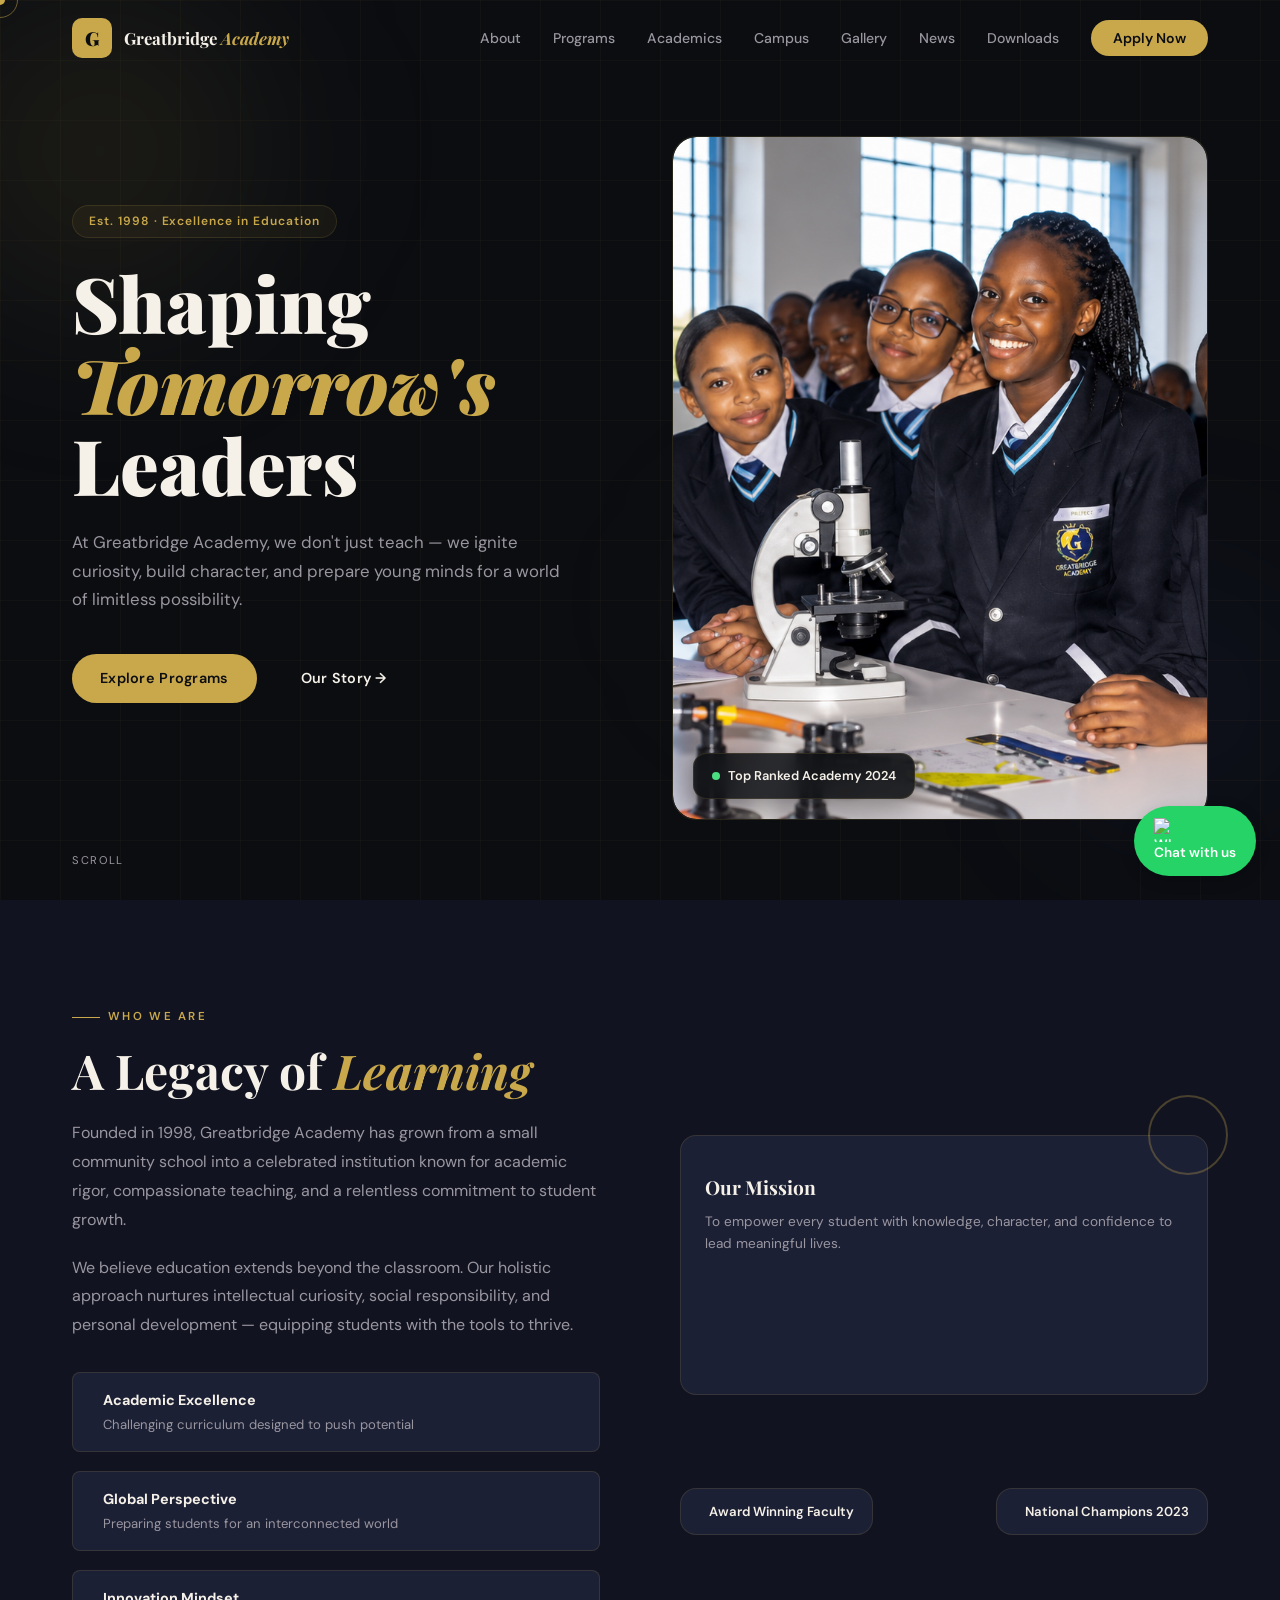
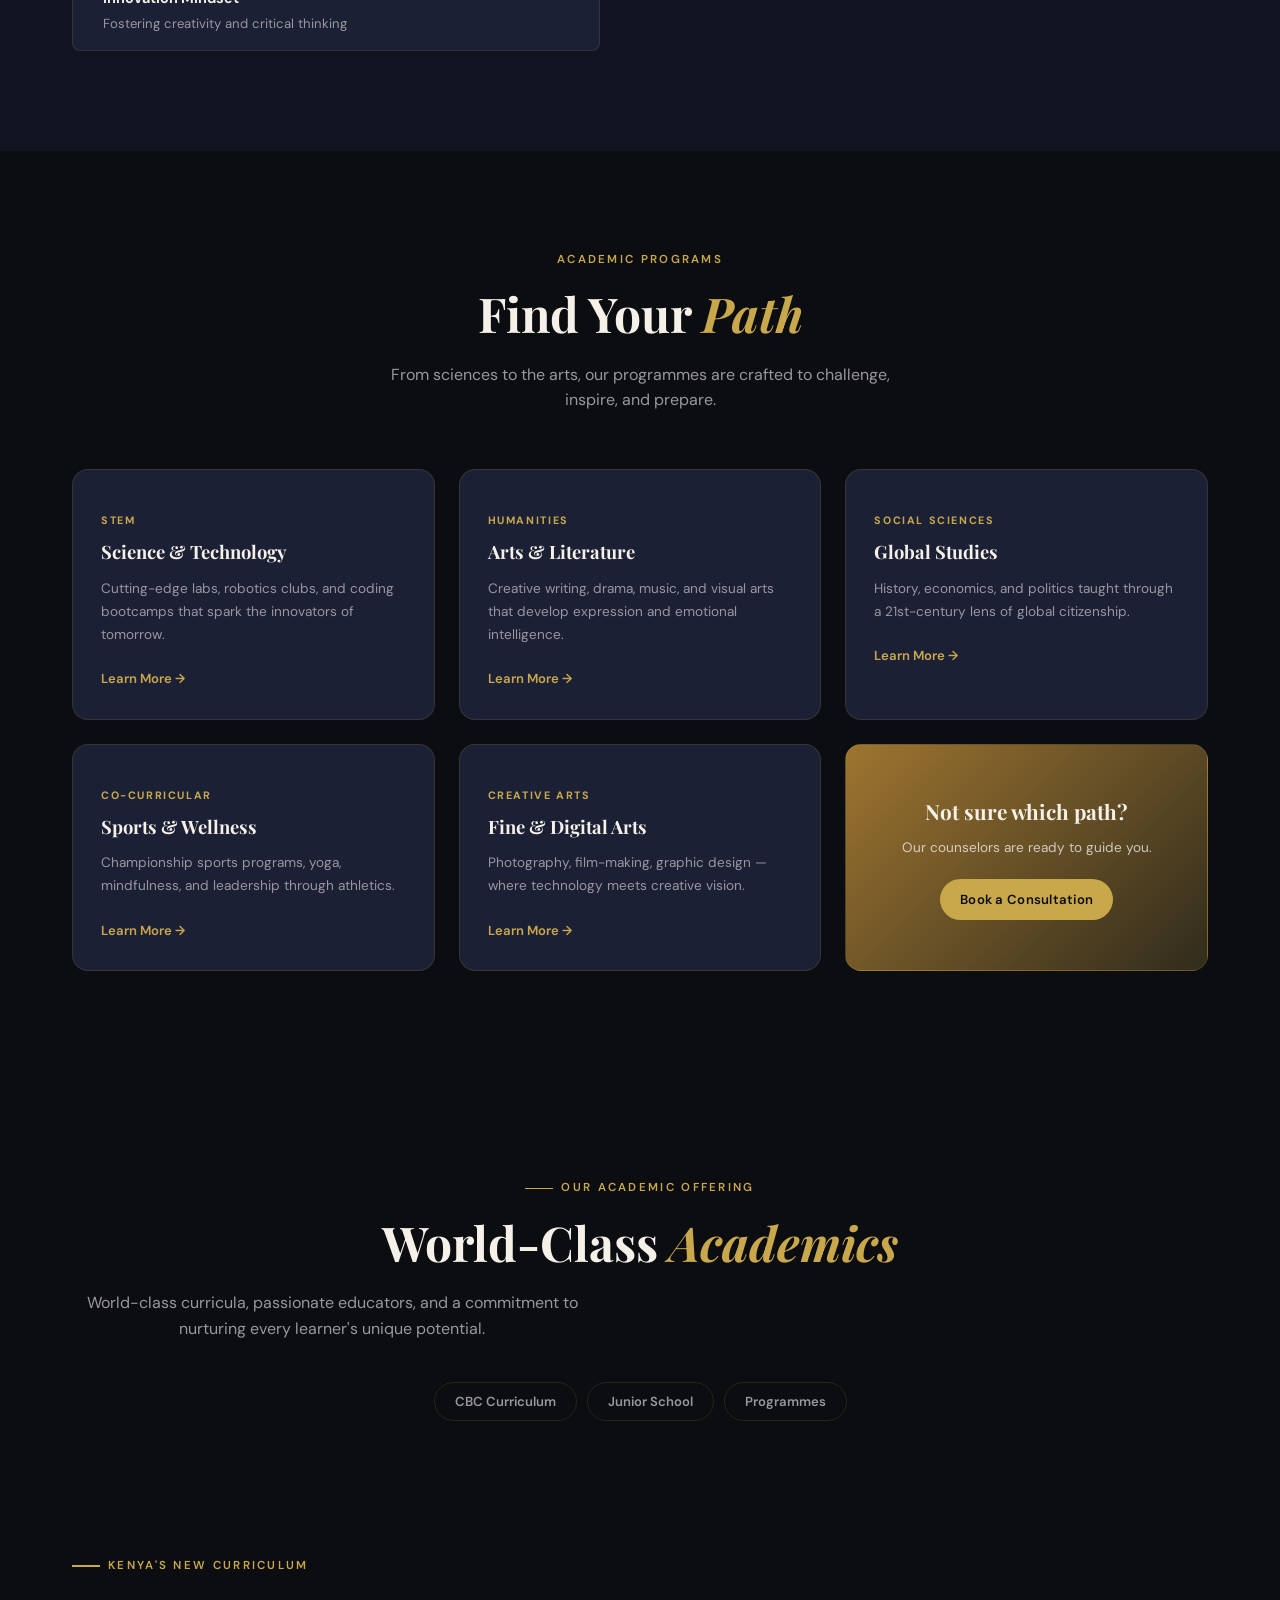
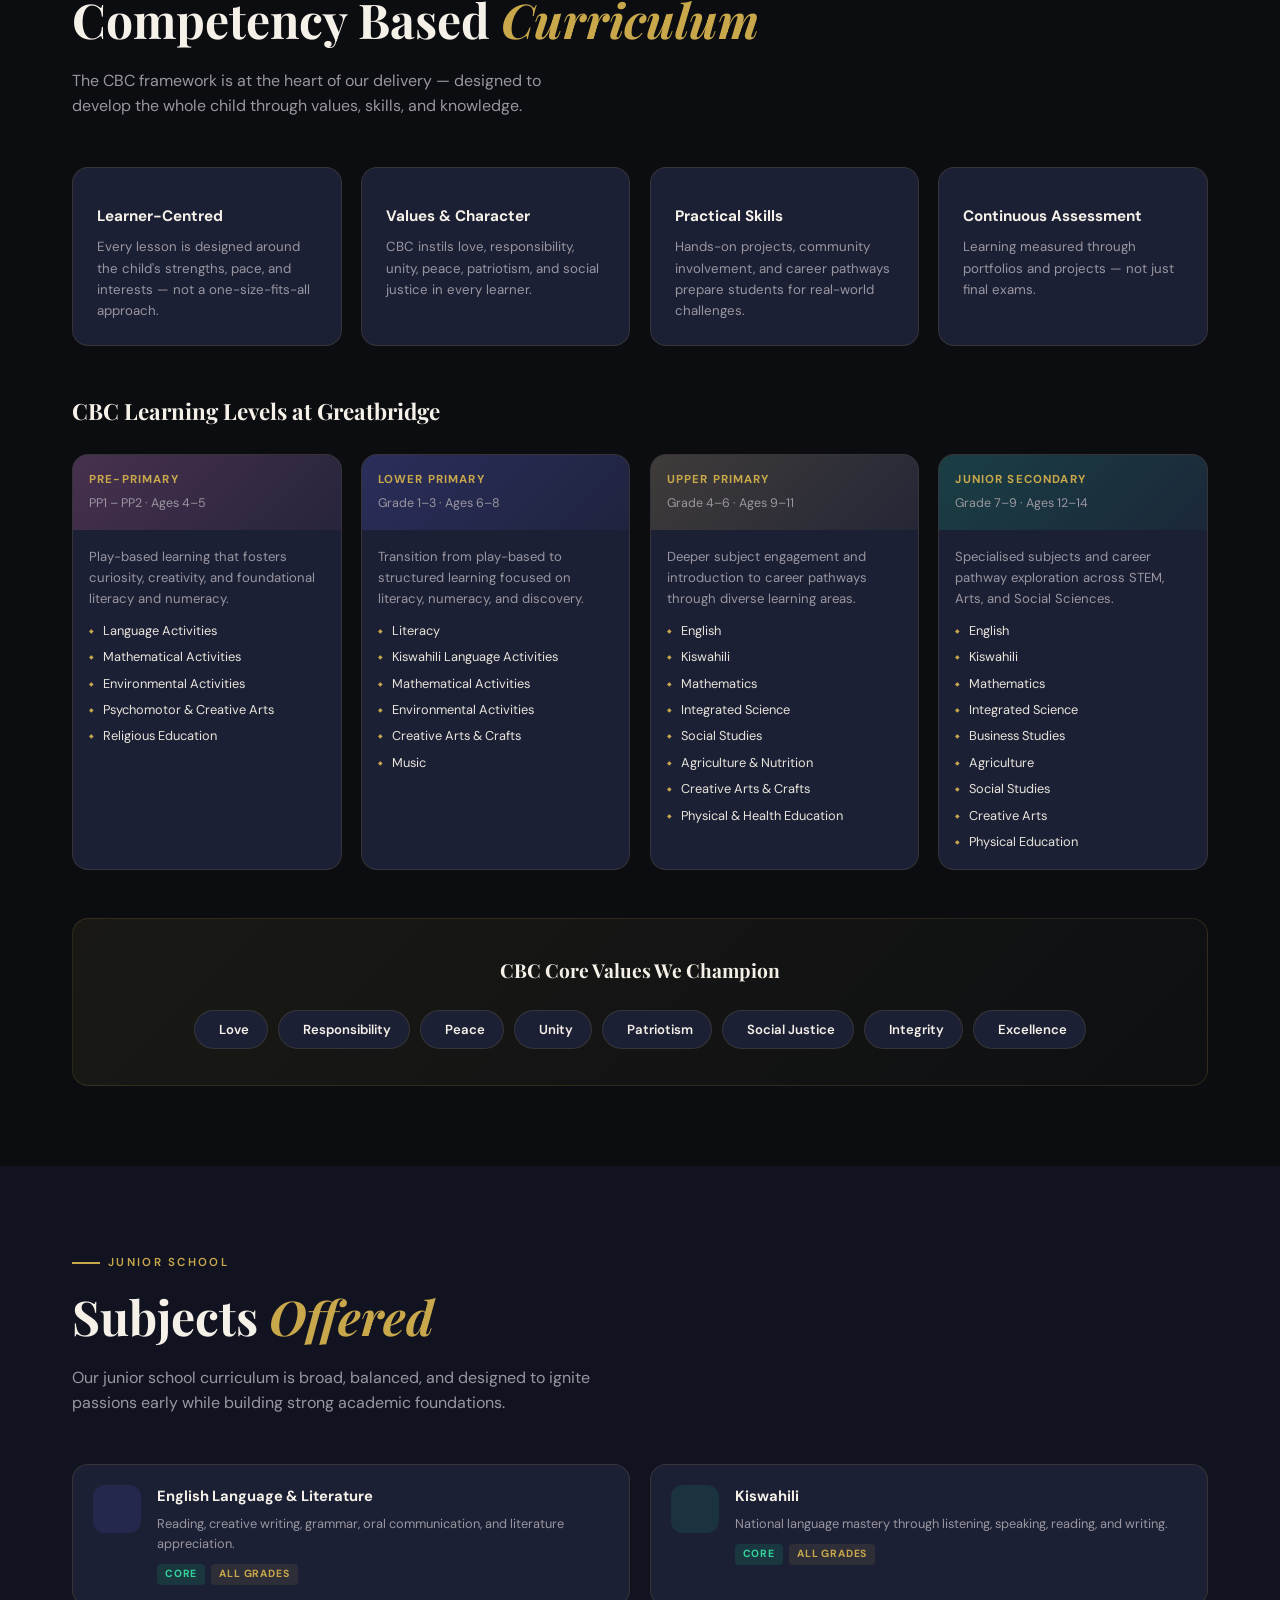
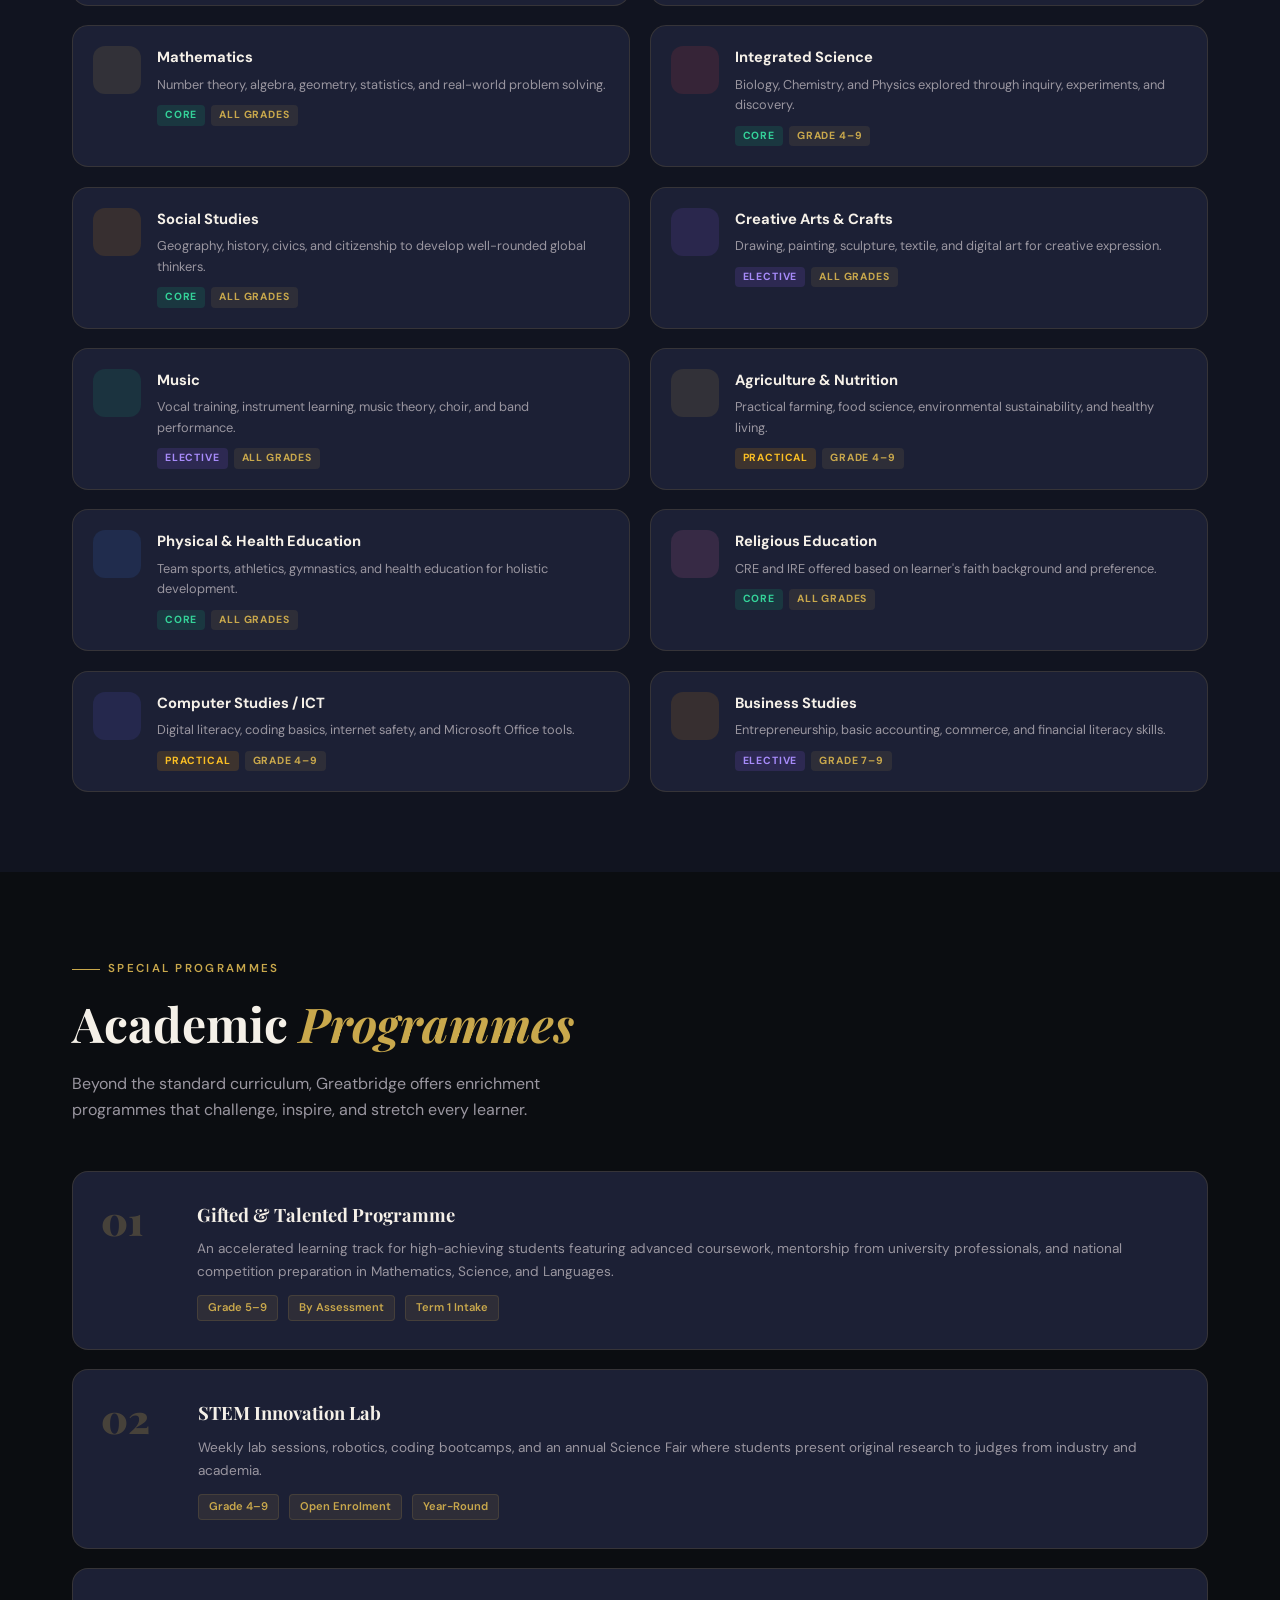
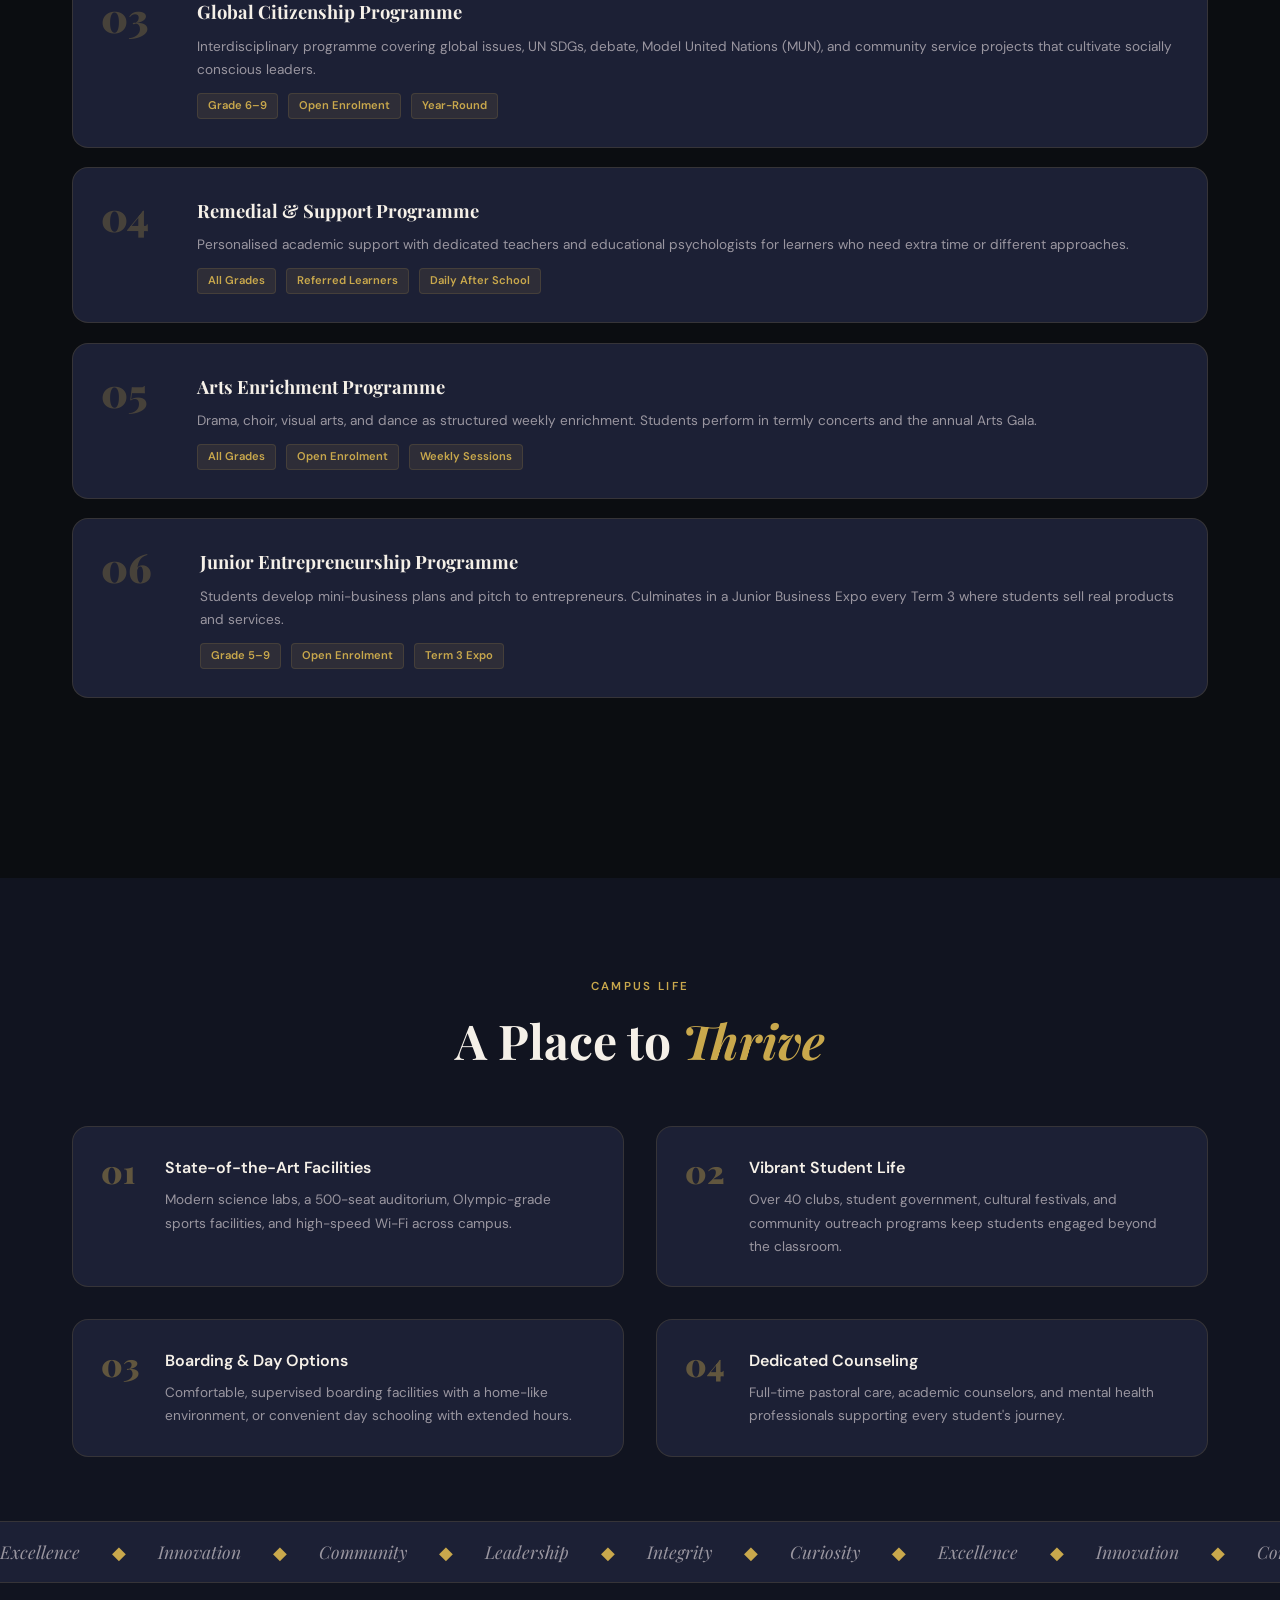
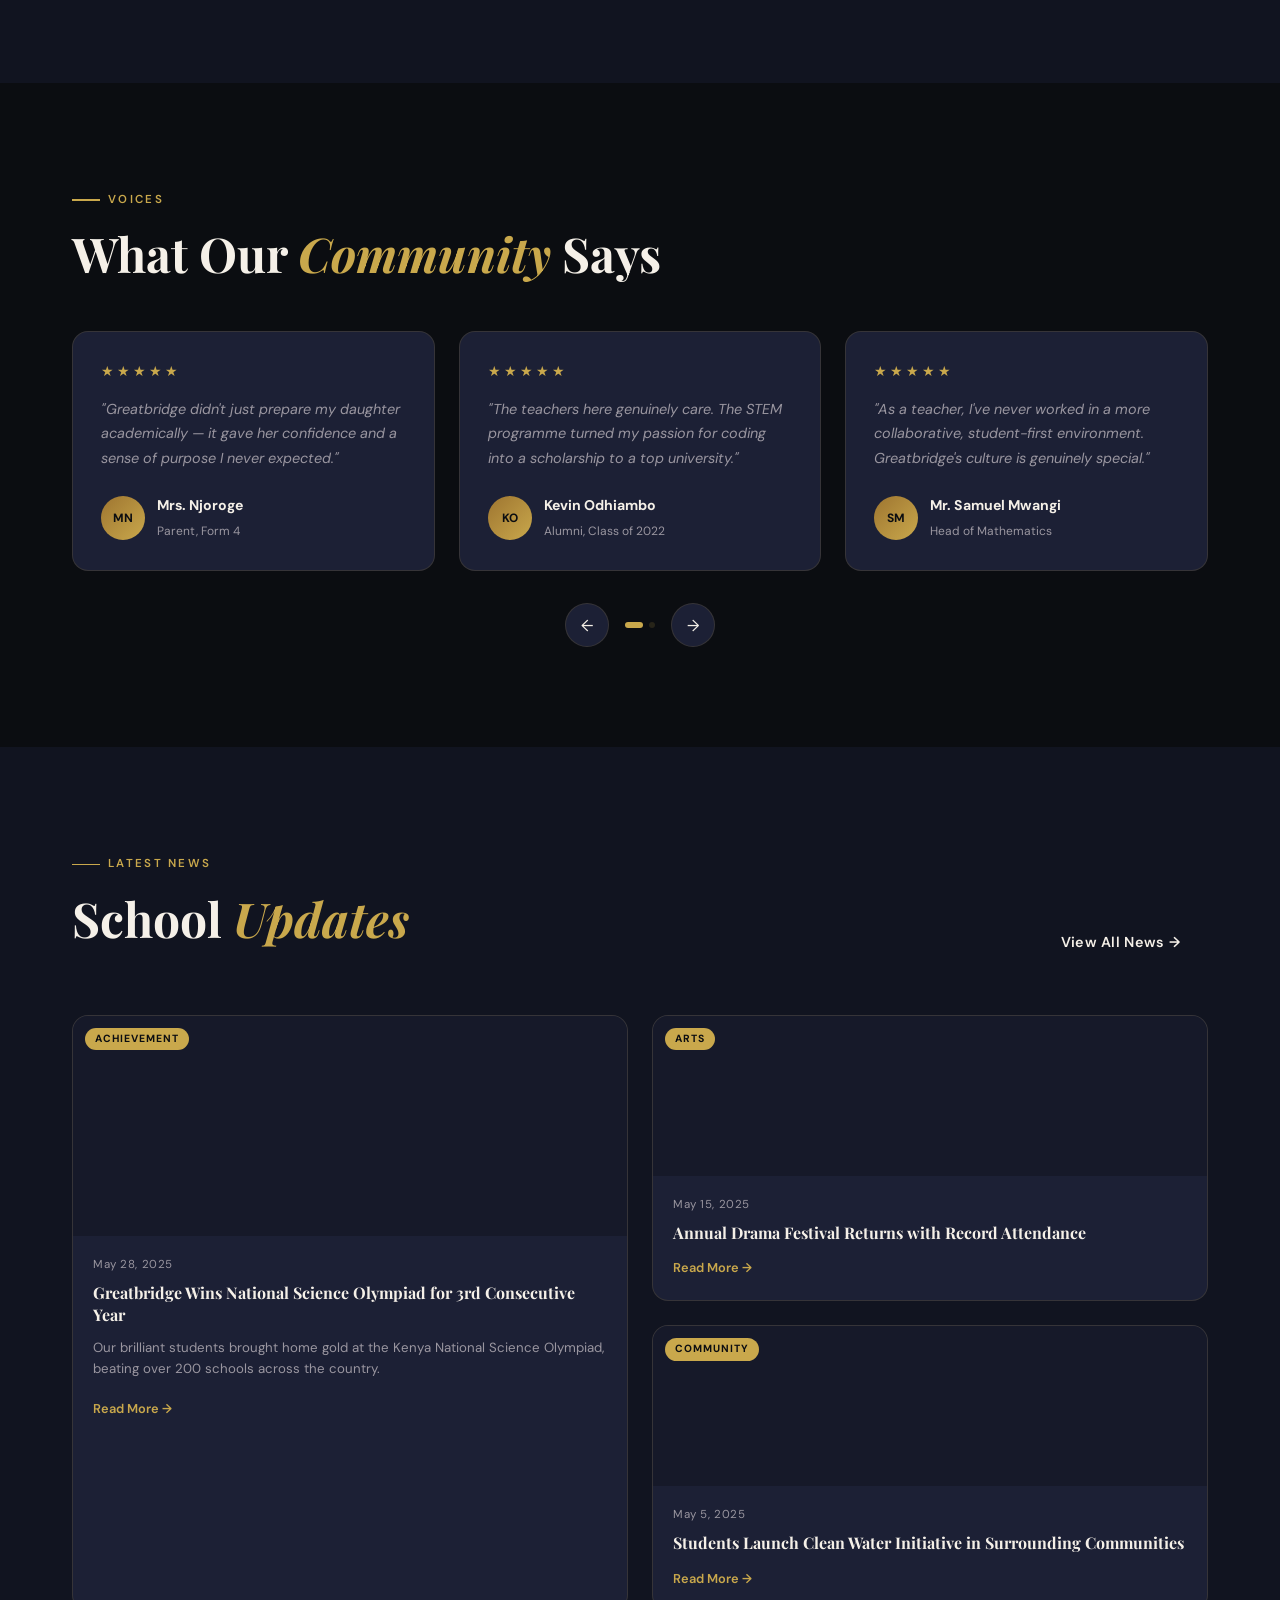
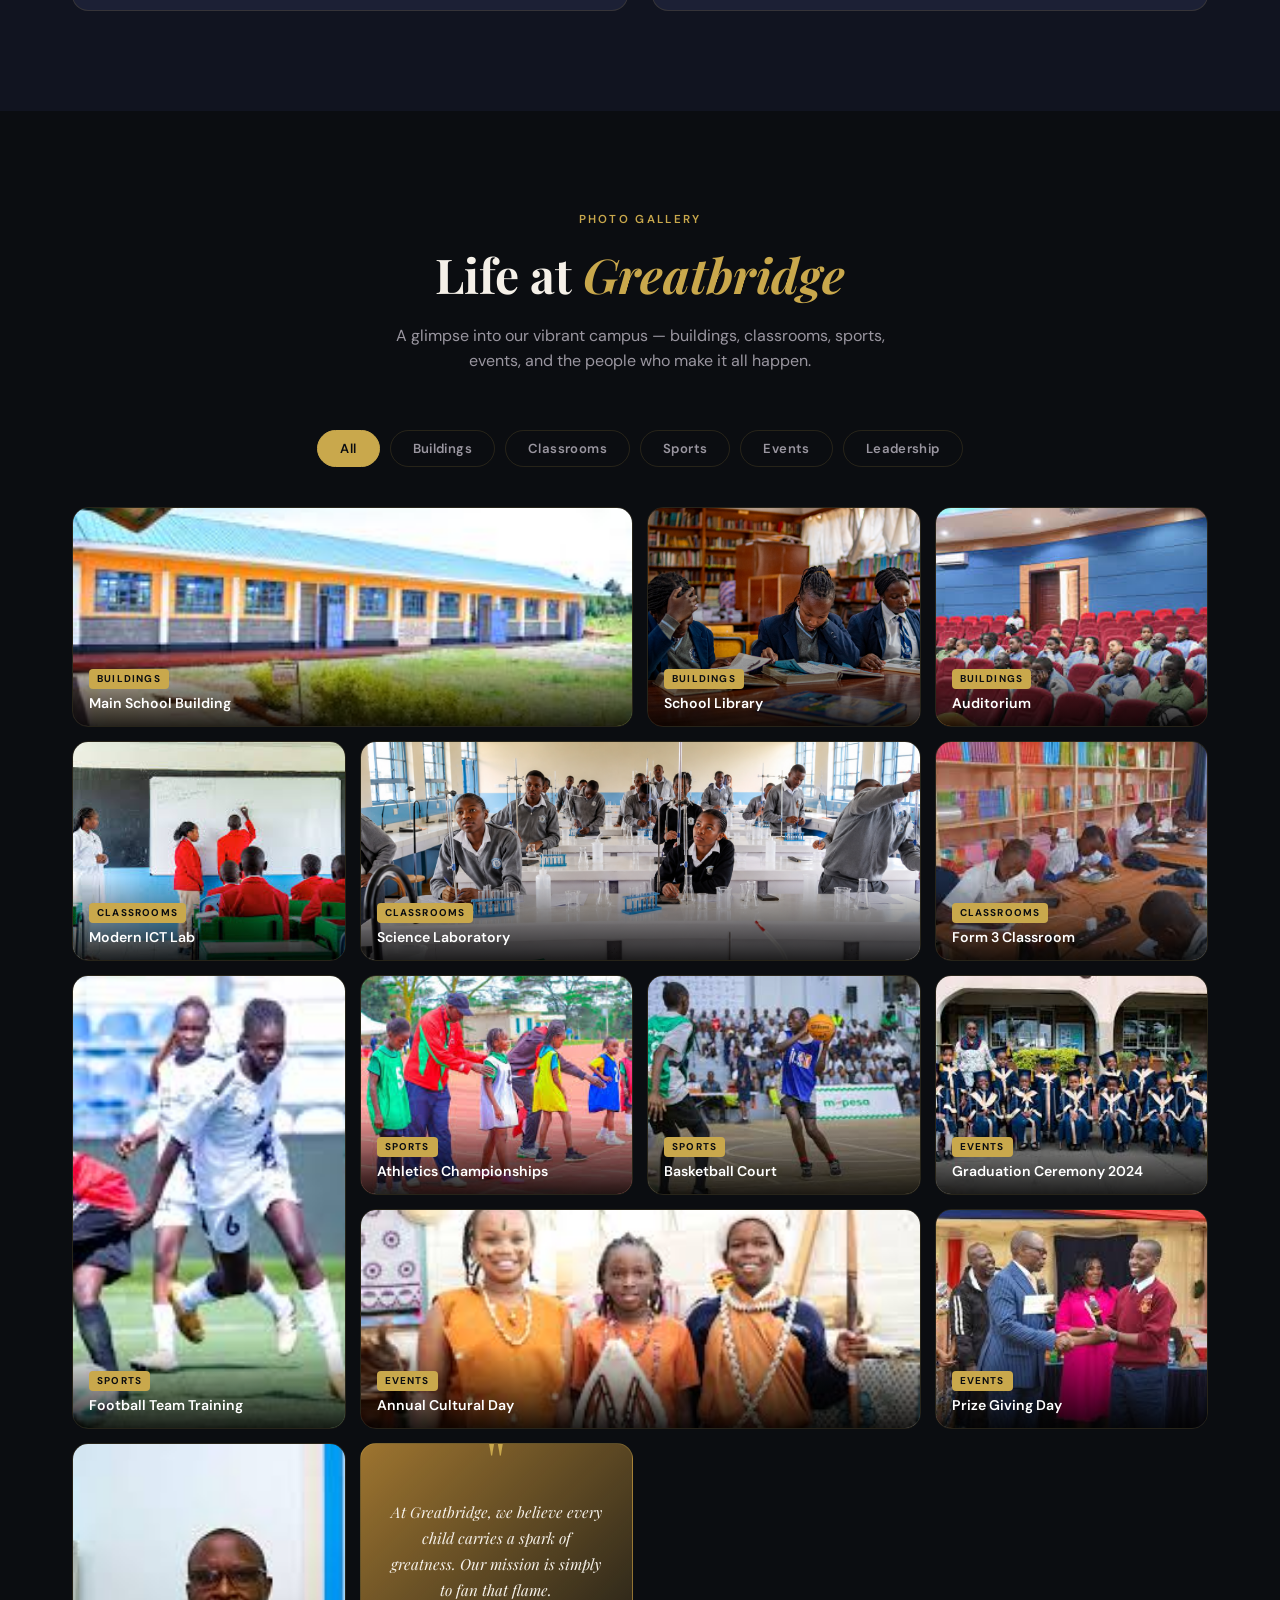
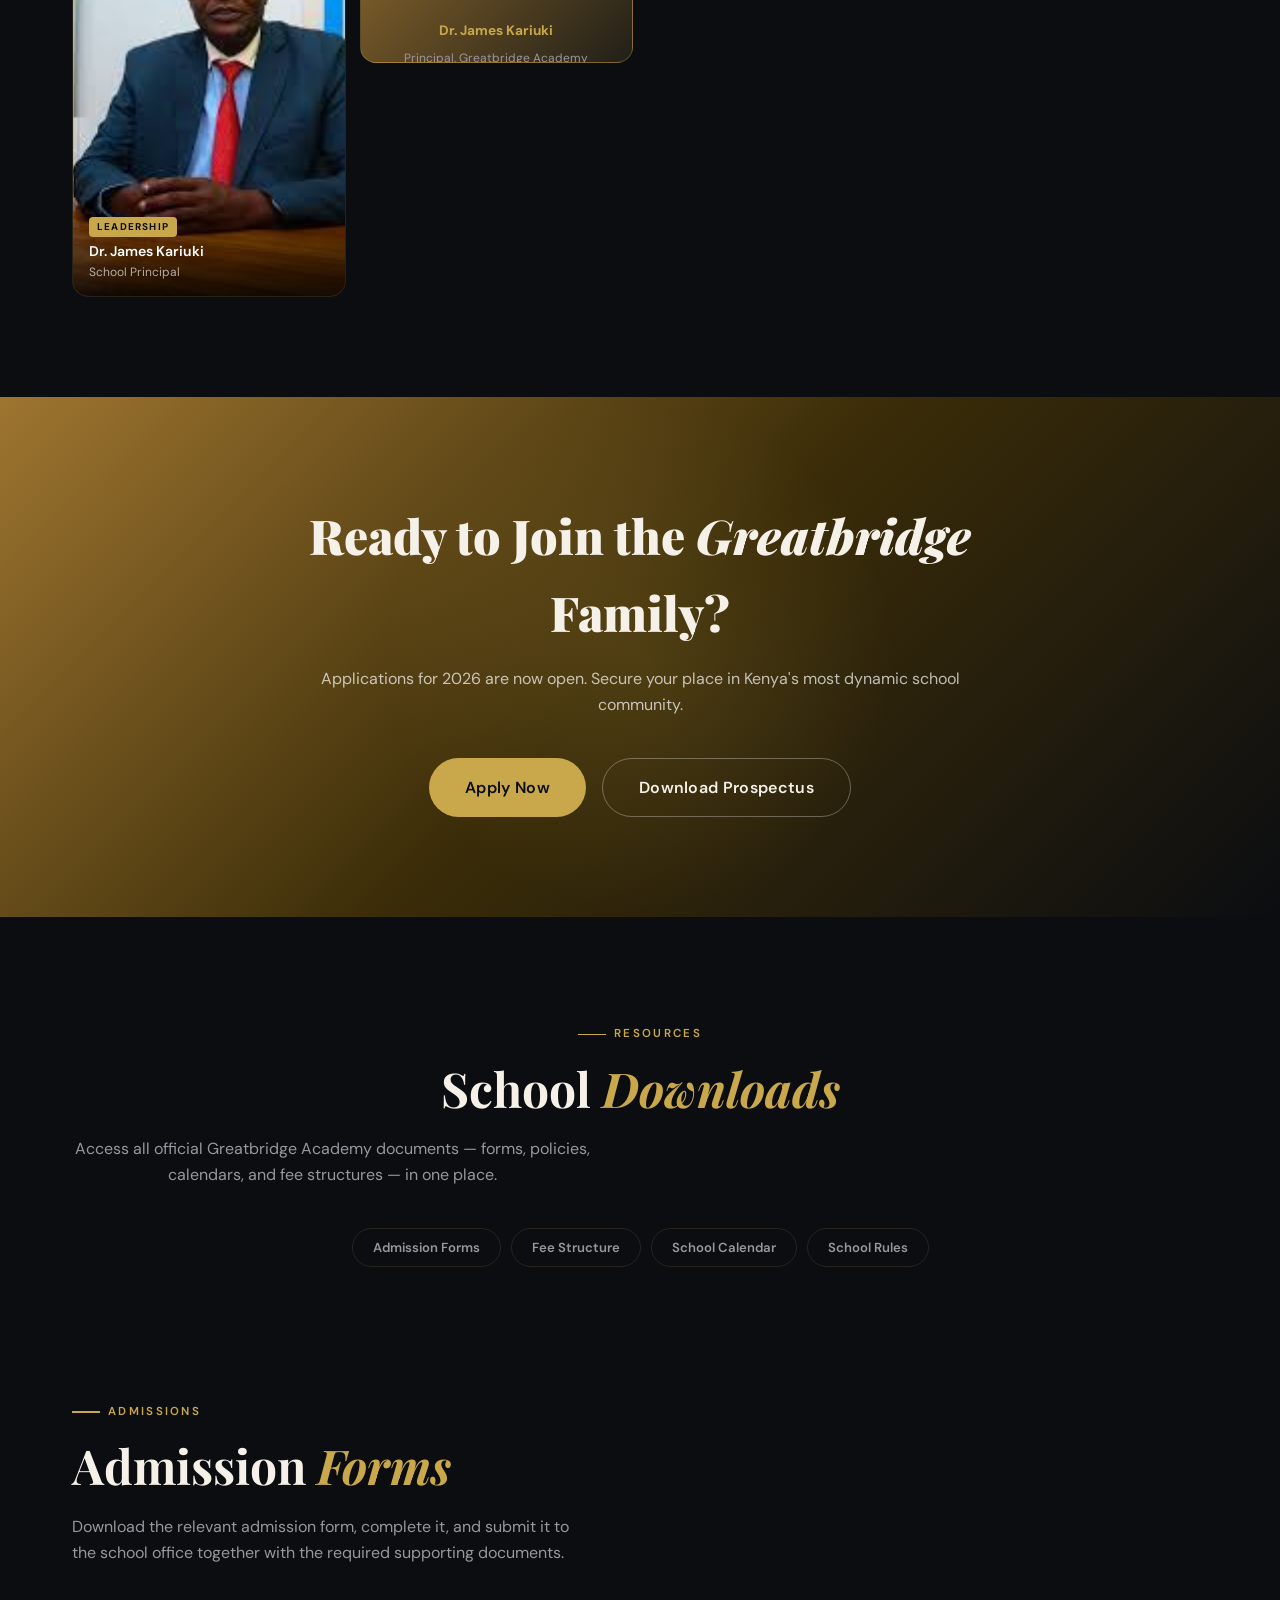
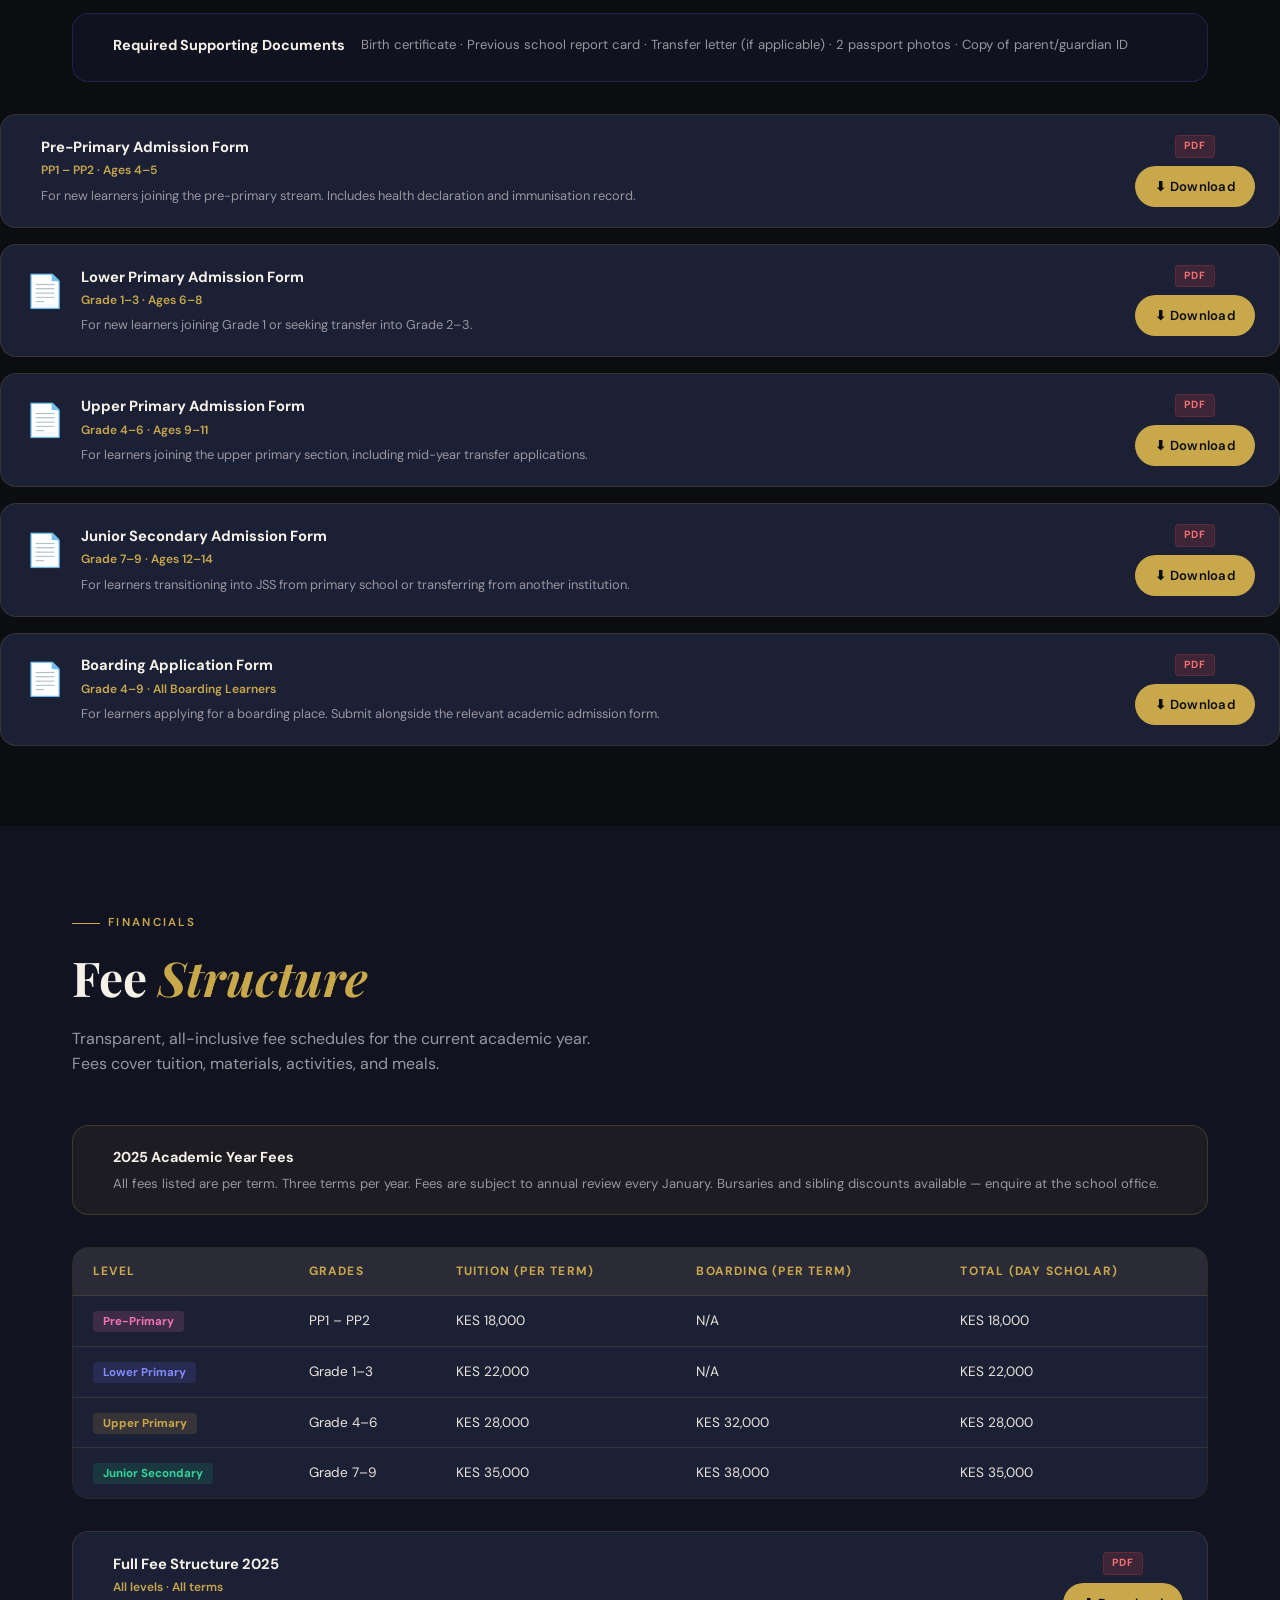
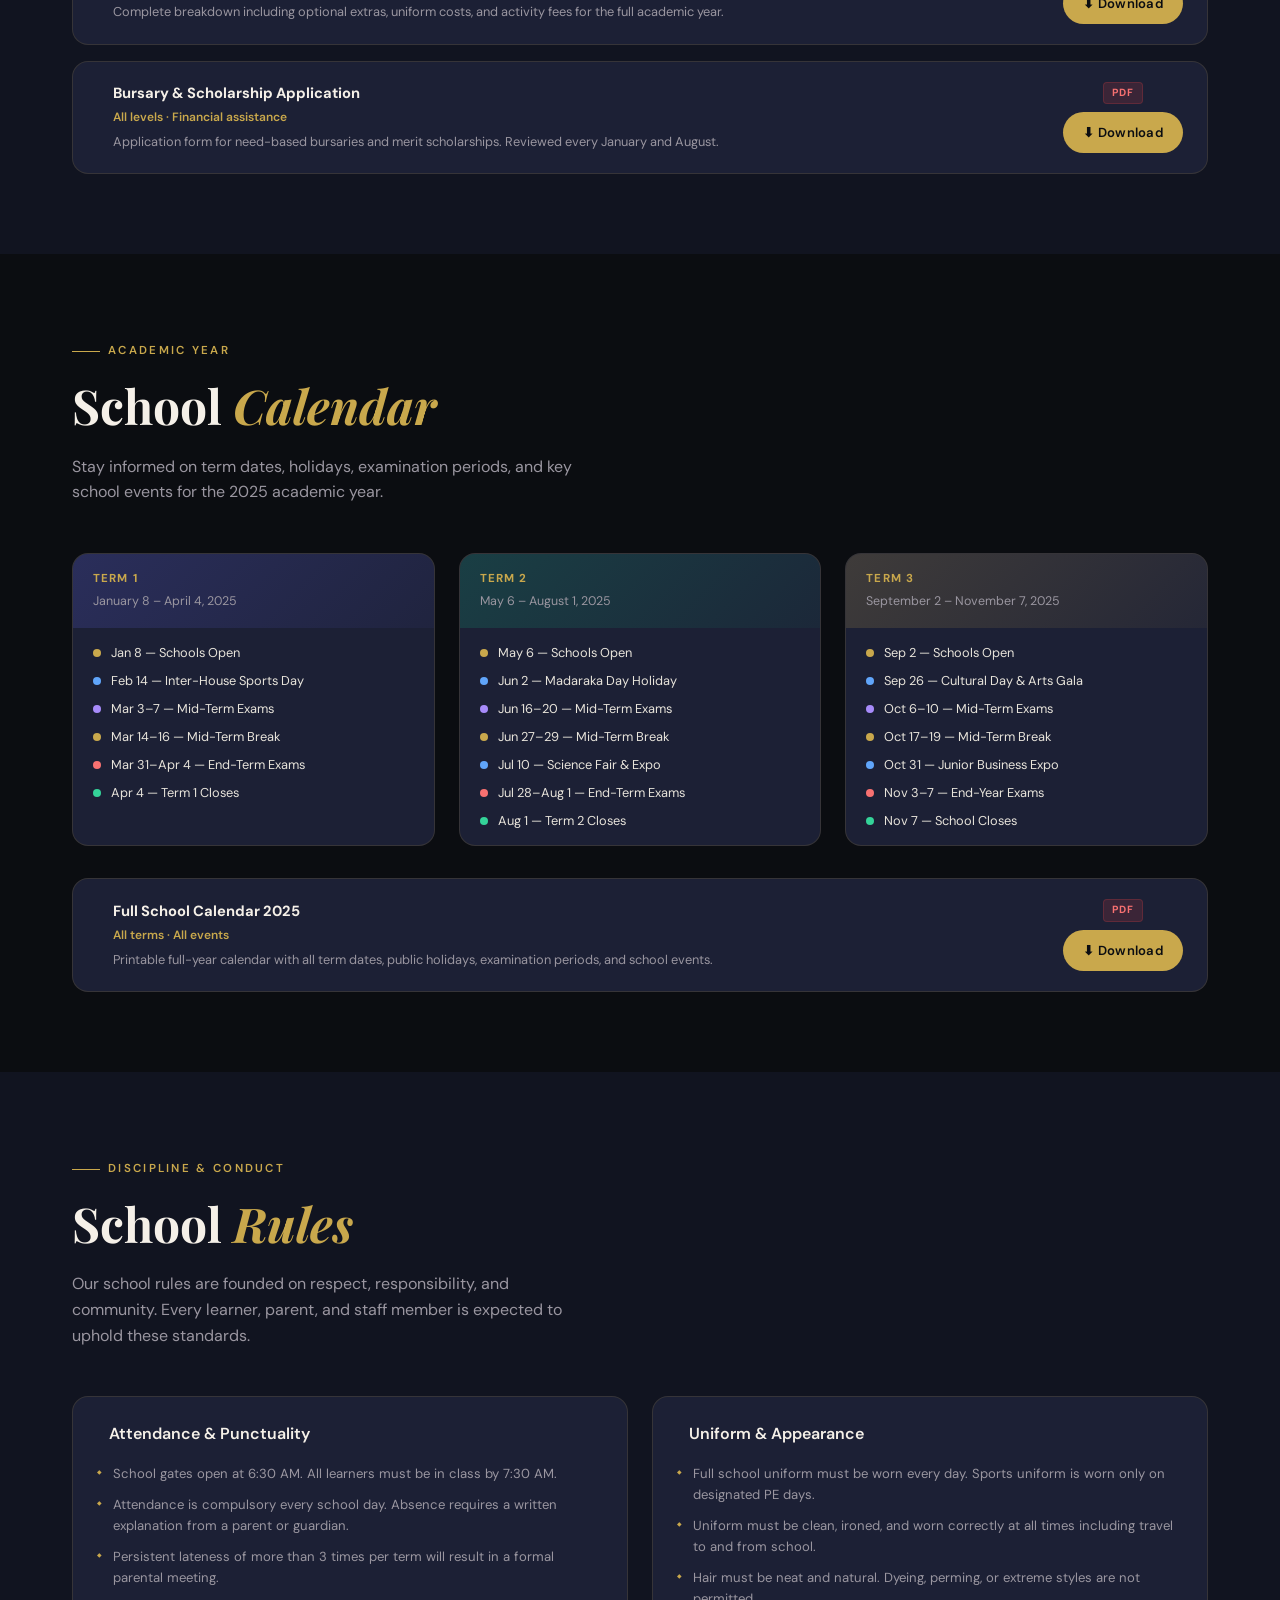
==== commit 5affaebd: "Updated website files" ====
--- a/index.html
+++ b/index.html
@@ -765,7 +765,7 @@
 
         <div class="gallery-item gallery-item--wide reveal" data-category="classrooms">
           <div class="gi-img">
-            <img src="images/lab.jfif" alt="Science Laboratory" onerror="this.style.display='none';this.nextElementSibling.style.display='flex'" />
+            <img src="images\science laboratory.png" alt="science laboratory" onerror="this.style.display='none';this.nextElementSibling.style.display='flex'" />
             <div class="gi-placeholder"><span class="gi-ph-icon"></span><span class="gi-ph-label">Science Laboratory</span></div>
           </div>
           <div class="gi-overlay"><span class="gi-cat">Classrooms</span><p class="gi-title">Science Laboratory</p></div>
@@ -1384,6 +1384,14 @@
     </div>
   </footer>
 
+
+<!-- WhatsApp Button with Badge -->
+<a href="https://wa.me/254769642043" class="whatsapp-button" target="_blank">
+  <div class="whatsapp-button-inner">
+    <img src="https://upload.wikimedia.org/wikipedia/commons/6/6b/WhatsApp.svg" alt="WhatsApp" width="24" height="24">
+    <span>Chat with us</span>
+  </div>
+</a>
   <script src="script.js"></script>
 </body>
 </html>
--- a/styles.css
+++ b/styles.css
@@ -62,6 +62,12 @@
   opacity: 0.5;
 }
 
+/* Hide custom cursor on touch devices */
+@media (max-width: 768px) {
+  .cursor, .cursor-follower { display: none; }
+  body { cursor: auto; }
+}
+
 /* ── Container ─────────────────────────────────────────────── */
 .container { max-width: 1200px; margin: 0 auto; padding: 0 2rem; }
 .section { padding: 100px 0; }
@@ -125,13 +131,67 @@
 }
 .btn--primary { background: var(--gold); color: var(--bg); }
 .btn--primary:hover { background: var(--gold-lt); transform: translateY(-2px); box-shadow: 0 8px 30px rgba(201,168,76,0.3); }
-.btn--ghost { color: var(--cream); }
+.btn--ghost { color: var(--cream); background: transparent; }
 .btn--ghost:hover { color: var(--gold); }
-.btn--outline { border: 1.5px solid rgba(255,255,255,0.3); color: var(--cream); }
+.btn--outline { border: 1.5px solid rgba(255,255,255,0.3); color: var(--cream); background: transparent; }
 .btn--outline:hover { border-color: var(--gold); color: var(--gold); }
 .btn--lg { padding: 16px 36px; font-size: 1rem; }
 .btn--sm { padding: 10px 20px; font-size: 0.82rem; }
 .btn--full { width: 100%; }
+
+/* ── NAV DROPDOWNS ─────────────────────────────────────────── */
+.nav-dropdown { position: relative; }
+.nav-drop-toggle { display: flex; align-items: center; gap: 4px; cursor: pointer; }
+.drop-arrow { font-size: 0.65rem; transition: transform 0.25s; }
+.nav-dropdown:hover .drop-arrow { transform: rotate(180deg); }
+.dropdown-menu {
+  position: absolute;
+  top: calc(100% + 14px);
+  left: 50%;
+  transform: translateX(-50%) translateY(-8px);
+  background: rgba(17,20,32,0.97);
+  backdrop-filter: blur(20px);
+  border: 1px solid var(--border);
+  border-radius: var(--radius);
+  padding: 8px;
+  min-width: 220px;
+  list-style: none;
+  opacity: 0;
+  pointer-events: none;
+  transition: opacity 0.25s ease, transform 0.25s ease;
+  z-index: 999;
+  box-shadow: 0 20px 60px rgba(0,0,0,0.5);
+}
+.dropdown-menu::before {
+  content: '';
+  position: absolute;
+  top: -6px; left: 50%;
+  transform: translateX(-50%) rotate(45deg);
+  width: 10px; height: 10px;
+  background: rgba(17,20,32,0.97);
+  border-left: 1px solid var(--border);
+  border-top: 1px solid var(--border);
+}
+.nav-dropdown:hover .dropdown-menu {
+  opacity: 1;
+  pointer-events: all;
+  transform: translateX(-50%) translateY(0);
+}
+.dropdown-menu li a {
+  display: flex;
+  align-items: center;
+  gap: 10px;
+  padding: 10px 14px;
+  border-radius: var(--radius-sm);
+  font-size: 0.84rem;
+  font-weight: 500;
+  color: var(--text-muted);
+  transition: var(--transition);
+  white-space: nowrap;
+}
+.dropdown-menu li a:hover { background: rgba(201,168,76,0.08); color: var(--gold); }
+.dropdown-menu li a::before { content: '→'; font-size: 0.7rem; color: var(--gold); opacity: 0; transition: opacity 0.2s; }
+.dropdown-menu li a:hover::before { opacity: 1; }
 
 /* ── NAV ───────────────────────────────────────────────────── */
 .nav {
@@ -599,18 +659,19 @@
 .testimonials-track {
   display: flex;
   gap: 1.5rem;
-  overflow: hidden;
-  position: relative;
+  overflow-x: auto;
+  scroll-snap-type: x mandatory;
+  scroll-behavior: smooth;
+  -webkit-overflow-scrolling: touch;
 }
 .testimonial-card {
   flex: 0 0 calc(33.333% - 1rem);
+  scroll-snap-align: start;
   background: var(--surface);
   border: 1px solid var(--border);
   border-radius: var(--radius);
   padding: 28px;
-  transition: opacity 0.3s, transform 0.3s;
-}
-.testimonial-card.hidden { opacity: 0; pointer-events: none; }
+}
 .tc-stars { color: var(--gold); font-size: 0.9rem; margin-bottom: 14px; letter-spacing: 3px; }
 .testimonial-card p { color: var(--text-muted); font-size: 0.9rem; line-height: 1.7; margin-bottom: 1.5rem; font-style: italic; }
 .tc-author { display: flex; align-items: center; gap: 12px; }
@@ -913,6 +974,7 @@
   background: var(--bg-3);
   border: 2px dashed var(--border);
 }
+
 .gi-placeholder--principal { background: linear-gradient(160deg, var(--surface), var(--bg-3)); }
 .gi-ph-icon { font-size: 2.8rem; opacity: 0.6; }
 .gi-ph-label {
@@ -933,8 +995,6 @@
   bottom: 0; left: 0; right: 0;
   background: linear-gradient(to top, rgba(0,0,0,0.85) 0%, transparent 100%);
   padding: 20px 16px 14px;
-  transform: translateY(0);
-  opacity: 1;
   transition: var(--transition);
 }
 .gallery-item:hover .gi-overlay { opacity: 1; transform: translateY(0); }
@@ -1020,1022 +1080,11 @@
 .lb-prev { left: 20px; top: 50%; transform: translateY(-50%); }
 .lb-next { right: 20px; top: 50%; transform: translateY(-50%); }
 
-/* ── RESPONSIVE ────────────────────────────────────────────── */
-@media (max-width: 1024px) {
-  .hero { grid-template-columns: 1fr; }
-  .hero-image-wrap { display: none; }
-  .about-grid { grid-template-columns: 1fr; }
-  .about-right { display: none; }
-  .programs-grid { grid-template-columns: repeat(2, 1fr); }
-  .footer-top { grid-template-columns: 1fr 1fr; }
-  .contact-grid { grid-template-columns: 1fr; gap: 3rem; }
-  .campus-features { grid-template-columns: 1fr; }
-  .testimonial-card { flex: 0 0 100%; }
-  .gallery-grid { grid-template-columns: repeat(2, 1fr); grid-auto-rows: 200px; }
-  .gallery-item--wide { grid-column: span 2; }
-  .gallery-item--tall { grid-row: span 2; }
-  .gallery-item--principal { grid-row: span 2; }
-}
-
-@media (max-width: 768px) {
-  .nav-links { display: none; flex-direction: column; gap: 1.2rem; position: fixed; top: var(--nav-h); left: 0; right: 0; background: var(--bg-2); padding: 2rem; border-bottom: 1px solid var(--border); }
-  .nav-links.open { display: flex; }
-  .menu-toggle { display: flex; }
-  .hero { padding-top: calc(var(--nav-h) + 40px); grid-template-columns: 1fr; }
-  .hero-image-wrap { display: none; }
-  .programs-grid { grid-template-columns: 1fr; }
-  .news-grid { grid-template-columns: 1fr; }
-  .news-card--featured { grid-row: span 1; }
-  .footer-top { grid-template-columns: 1fr; }
-  .news-header { flex-direction: column; align-items: flex-start; }
-  .form-row { grid-template-columns: 1fr; }
-  .hero-stats { justify-content: flex-start; flex-wrap: wrap; gap: 1.2rem; }
-  .stat { text-align: left; }
-  .cursor, .cursor-follower { display: none; }
-  body { cursor: auto; }
-  .gallery-grid { grid-template-columns: 1fr 1fr; grid-auto-rows: 170px; gap: 10px; }
-  .gallery-item--wide { grid-column: span 2; }
-  .gallery-item--tall { grid-row: span 1; }
-  .gallery-item--principal { grid-row: span 1; }
-  .gallery-item--quote { grid-column: span 2; }
-  .lb-prev { left: 8px; }
-  .lb-next { right: 8px; }
-}
-
-
-
-
-
-
-
-/* ============================================================
-   GREATBRIDGE ACADEMY — styles.css
-   Aesthetic: Refined editorial with gold accents & dark depth
-   ============================================================ */
-
-@import url('https://fonts.googleapis.com/css2?family=Playfair+Display:ital,wght@0,400;0,700;0,900;1,400&family=DM+Sans:wght@300;400;500;600&display=swap');
-
-/* ── Variables ─────────────────────────────────────────────── */
-:root {
-  --bg:        #0b0d11;
-  --bg-2:      #111420;
-  --bg-3:      #161929;
-  --surface:   #1c2035;
-  --gold:      #c9a84c;
-  --gold-lt:   #e8c97a;
-  --gold-dk:   #9e7530;
-  --cream:     #f5f0e8;
-  --text:      #e8e4db;
-  --text-muted:#9a96a0;
-  --border:    rgba(201,168,76,0.15);
-  --radius:    16px;
-  --radius-sm: 8px;
-  --ff-head:   'Playfair Display', Georgia, serif;
-  --ff-body:   'DM Sans', sans-serif;
-  --nav-h:     76px;
-  --transition: 0.35s cubic-bezier(0.4, 0, 0.2, 1);
-}
-
-/* ── Reset ─────────────────────────────────────────────────── */
-*, *::before, *::after { box-sizing: border-box; margin: 0; padding: 0; }
-html { scroll-behavior: smooth; font-size: 16px; }
-body {
-  background: var(--bg);
-  color: var(--text);
-  font-family: var(--ff-body);
-  line-height: 1.6;
-  overflow-x: hidden;
-  cursor: none;
-}
-a { text-decoration: none; color: inherit; }
-img { max-width: 100%; display: block; }
-input, textarea, select, button { font-family: inherit; }
-
-/* ── Custom Cursor ─────────────────────────────────────────── */
-.cursor {
-  width: 10px; height: 10px;
-  border-radius: 50%;
-  background: var(--gold);
-  position: fixed; top: 0; left: 0;
-  pointer-events: none; z-index: 9999;
-  transform: translate(-50%, -50%);
-  transition: transform 0.1s, background 0.2s;
-}
-.cursor-follower {
-  width: 36px; height: 36px;
-  border-radius: 50%;
-  border: 1.5px solid var(--gold);
-  position: fixed; top: 0; left: 0;
-  pointer-events: none; z-index: 9998;
-  transform: translate(-50%, -50%);
-  transition: top 0.12s ease, left 0.12s ease, transform 0.3s;
-  opacity: 0.5;
-}
-
-/* ── Container ─────────────────────────────────────────────── */
-.container { max-width: 1200px; margin: 0 auto; padding: 0 2rem; }
-.section { padding: 100px 0; }
-
-/* ── Reveal animations ─────────────────────────────────────── */
-.reveal {
-  opacity: 0;
-  transform: translateY(32px);
-  transition: opacity 0.7s ease, transform 0.7s ease;
-}
-.reveal.visible {
-  opacity: 1;
-  transform: translateY(0);
-}
-
-/* ── Typography helpers ────────────────────────────────────── */
-.section-tag {
-  display: inline-flex;
-  align-items: center;
-  gap: 8px;
-  font-size: 0.72rem;
-  font-weight: 600;
-  letter-spacing: 0.2em;
-  text-transform: uppercase;
-  color: var(--gold);
-  margin-bottom: 1rem;
-}
-.section-tag::before {
-  content: '';
-  display: block;
-  width: 28px; height: 1.5px;
-  background: var(--gold);
-}
-.section-title {
-  font-family: var(--ff-head);
-  font-size: clamp(2rem, 4vw, 3rem);
-  font-weight: 700;
-  line-height: 1.2;
-  color: var(--cream);
-  margin-bottom: 1.2rem;
-}
-.section-title em { font-style: italic; color: var(--gold); }
-.section-desc { color: var(--text-muted); max-width: 520px; margin-bottom: 2.5rem; }
-.italic-text { font-style: italic; color: var(--gold); }
-
-/* ── Buttons ───────────────────────────────────────────────── */
-.btn {
-  display: inline-flex;
-  align-items: center;
-  justify-content: center;
-  gap: 8px;
-  padding: 13px 28px;
-  border-radius: 50px;
-  font-size: 0.9rem;
-  font-weight: 600;
-  letter-spacing: 0.02em;
-  transition: var(--transition);
-  cursor: pointer;
-  border: none;
-  white-space: nowrap;
-}
-.btn--primary { background: var(--gold); color: var(--bg); }
-.btn--primary:hover { background: var(--gold-lt); transform: translateY(-2px); box-shadow: 0 8px 30px rgba(201,168,76,0.3); }
-.btn--ghost { color: var(--cream); }
-.btn--ghost:hover { color: var(--gold); }
-.btn--outline { border: 1.5px solid rgba(255,255,255,0.3); color: var(--cream); }
-.btn--outline:hover { border-color: var(--gold); color: var(--gold); }
-.btn--lg { padding: 16px 36px; font-size: 1rem; }
-.btn--sm { padding: 10px 20px; font-size: 0.82rem; }
-.btn--full { width: 100%; }
-
-/* ── NAV DROPDOWNS ─────────────────────────────────────────── */
-.nav-dropdown { position: relative; }
-.nav-drop-toggle { display: flex; align-items: center; gap: 4px; cursor: pointer; }
-.drop-arrow { font-size: 0.65rem; transition: transform 0.25s; }
-.nav-dropdown:hover .drop-arrow { transform: rotate(180deg); }
-.dropdown-menu {
-  position: absolute;
-  top: calc(100% + 14px);
-  left: 50%;
-  transform: translateX(-50%);
-  background: rgba(17,20,32,0.97);
-  backdrop-filter: blur(20px);
-  border: 1px solid var(--border);
-  border-radius: var(--radius);
-  padding: 8px;
-  min-width: 210px;
-  list-style: none;
-  opacity: 0;
-  pointer-events: none;
-  transform: translateX(-50%) translateY(-8px);
-  transition: opacity 0.25s ease, transform 0.25s ease;
-  z-index: 999;
-  box-shadow: 0 20px 60px rgba(0,0,0,0.5);
-}
-.dropdown-menu::before {
-  content: '';
-  position: absolute;
-  top: -6px; left: 50%;
-  transform: translateX(-50%);
-  width: 10px; height: 10px;
-  background: rgba(17,20,32,0.97);
-  border-left: 1px solid var(--border);
-  border-top: 1px solid var(--border);
-  rotate: 45deg;
-}
-.nav-dropdown:hover .dropdown-menu {
-  opacity: 1;
-  pointer-events: all;
-  transform: translateX(-50%) translateY(0);
-}
-.dropdown-menu li a {
-  display: flex;
-  align-items: center;
-  gap: 10px;
-  padding: 10px 14px;
-  border-radius: var(--radius-sm);
-  font-size: 0.84rem;
-  font-weight: 500;
-  color: var(--text-muted);
-  transition: var(--transition);
-  white-space: nowrap;
-}
-.dropdown-menu li a:hover {
-  background: rgba(201,168,76,0.08);
-  color: var(--gold);
-}
-.dropdown-menu li a::before {
-  content: '→';
-  font-size: 0.7rem;
-  color: var(--gold);
-  opacity: 0;
-  transition: opacity 0.2s;
-}
-.dropdown-menu li a:hover::before { opacity: 1; }
-
-/* ── NAV ───────────────────────────────────────────────────── */
-.nav {
-  position: fixed;
-  top: 0; left: 0; right: 0;
-  z-index: 1000;
-  height: var(--nav-h);
-  transition: background 0.4s, backdrop-filter 0.4s, box-shadow 0.4s;
-}
-.nav.scrolled {
-  background: rgba(11,13,17,0.92);
-  backdrop-filter: blur(20px);
-  box-shadow: 0 1px 0 var(--border);
-}
-.nav-inner {
-  max-width: 1200px;
-  margin: 0 auto;
-  padding: 0 2rem;
-  height: 100%;
-  display: flex;
-  align-items: center;
-  justify-content: space-between;
-}
-.logo { display: flex; align-items: center; gap: 12px; }
-.logo-icon {
-  width: 40px; height: 40px;
-  border-radius: 10px;
-  background: var(--gold);
-  color: var(--bg);
-  font-family: var(--ff-head);
-  font-weight: 900;
-  font-size: 1.2rem;
-  display: grid;
-  place-items: center;
-  flex-shrink: 0;
-}
-.logo-text {
-  font-family: var(--ff-head);
-  font-size: 1.05rem;
-  font-weight: 700;
-  color: var(--cream);
-  line-height: 1.2;
-}
-.logo-text em { font-style: italic; color: var(--gold); }
-.nav-links {
-  display: flex;
-  align-items: center;
-  gap: 2rem;
-  list-style: none;
-}
-.nav-links a {
-  font-size: 0.88rem;
-  font-weight: 500;
-  color: var(--text-muted);
-  transition: color 0.2s;
-}
-.nav-links a:hover { color: var(--cream); }
-.nav-links .nav-cta {
-  background: var(--gold);
-  color: var(--bg);
-  padding: 9px 22px;
-  border-radius: 50px;
-  font-weight: 600;
-}
-.nav-links .nav-cta:hover { background: var(--gold-lt); color: var(--bg); }
-.menu-toggle {
-  display: none;
-  flex-direction: column;
-  gap: 5px;
-  background: none;
-  border: none;
-  cursor: pointer;
-  padding: 4px;
-}
-.menu-toggle span {
-  display: block;
-  width: 24px; height: 2px;
-  background: var(--cream);
-  border-radius: 2px;
-  transition: var(--transition);
-}
-
-/* ── HERO ──────────────────────────────────────────────────── */
-.hero {
-  min-height: 100vh;
-  padding: calc(var(--nav-h) + 60px) 2rem 80px;
-  max-width: 1200px;
-  margin: 0 auto;
-  display: grid;
-  grid-template-columns: 1fr 1fr;
-  align-items: center;
-  gap: 4rem;
-  position: relative;
-}
-.hero-bg {
-  position: fixed;
-  inset: 0;
-  pointer-events: none;
-  z-index: -1;
-}
-.hero-grid {
-  position: absolute;
-  inset: 0;
-  background-image:
-    linear-gradient(rgba(201,168,76,0.04) 1px, transparent 1px),
-    linear-gradient(90deg, rgba(201,168,76,0.04) 1px, transparent 1px);
-  background-size: 60px 60px;
-}
-.hero-orb {
-  position: absolute;
-  border-radius: 50%;
-  filter: blur(80px);
-}
-.hero-orb--1 {
-  width: 500px; height: 500px;
-  top: -100px; left: -150px;
-  background: radial-gradient(circle, rgba(201,168,76,0.12), transparent 70%);
-  animation: orbFloat 8s ease-in-out infinite;
-}
-.hero-orb--2 {
-  width: 400px; height: 400px;
-  bottom: 0; right: -100px;
-  background: radial-gradient(circle, rgba(99,102,241,0.08), transparent 70%);
-  animation: orbFloat 11s ease-in-out infinite reverse;
-}
-.hero-orb--3 {
-  width: 300px; height: 300px;
-  top: 50%; left: 50%;
-  background: radial-gradient(circle, rgba(201,168,76,0.06), transparent 70%);
-  animation: orbFloat 14s ease-in-out infinite;
-}
-@keyframes orbFloat {
-  0%, 100% { transform: translateY(0) scale(1); }
-  50% { transform: translateY(-30px) scale(1.05); }
-}
-.hero-content { position: relative; z-index: 1; }
-.hero-badge {
-  display: inline-flex;
-  align-items: center;
-  gap: 8px;
-  padding: 6px 16px;
-  border: 1px solid var(--border);
-  border-radius: 50px;
-  font-size: 0.75rem;
-  font-weight: 600;
-  letter-spacing: 0.08em;
-  color: var(--gold);
-  background: rgba(201,168,76,0.06);
-  margin-bottom: 1.5rem;
-}
-.hero-title {
-  font-family: var(--ff-head);
-  font-size: clamp(3rem, 6vw, 5.5rem);
-  font-weight: 900;
-  line-height: 1.05;
-  color: var(--cream);
-  margin-bottom: 1.5rem;
-  display: flex;
-  flex-direction: column;
-}
-.hero-sub {
-  font-size: 1.05rem;
-  color: var(--text-muted);
-  max-width: 500px;
-  margin-bottom: 2.5rem;
-  line-height: 1.7;
-}
-.hero-actions { display: flex; gap: 1rem; flex-wrap: wrap; margin-bottom: 3rem; }
-.hero-stats {
-  display: flex;
-  align-items: center;
-  gap: 2rem;
-  flex-wrap: nowrap;
-}
-.stat { text-align: left; }
-.stat-num {
-  display: block;
-  font-family: var(--ff-head);
-  font-size: 2rem;
-  font-weight: 700;
-  color: var(--gold);
-  line-height: 1;
-}
-.stat-pct { font-family: var(--ff-head); font-size: 1.4rem; color: var(--gold); }
-.stat-label {
-  display: block;
-  font-size: 0.72rem;
-  letter-spacing: 0.08em;
-  text-transform: uppercase;
-  color: var(--text-muted);
-  margin-top: 4px;
-}
-.stat-divider { width: 1px; height: 40px; background: var(--border); flex-shrink: 0; }
-
-/* ── Hero Photo ────────────────────────────────────────────── */
-.hero-image-wrap {
-  position: relative;
-  z-index: 1;
-  display: flex;
-  justify-content: center;
-  align-items: stretch;
-  height: 100%;
-  min-height: 580px;
-}
-.hero-image-card {
-  position: relative;
-  width: 100%;
-  height: 100%;
-  min-height: 580px;
-  border-radius: 24px;
-  overflow: hidden;
-  border: 1px solid var(--border);
-}
-.hero-school-photo {
-  width: 100%;
-  height: 100%;
-  object-fit: cover;
-  object-position: center top;
-  display: block;
-  border-radius: 24px;
-}
-.hero-img-placeholder {
-  width: 100%;
-  height: 100%;
-  background: var(--surface);
-  display: flex;
-  align-items: center;
-  justify-content: center;
-  position: relative;
-}
-.hero-card-badge {
-  position: absolute;
-  bottom: 20px;
-  left: 20px;
-  background: rgba(11,13,17,0.85);
-  border: 1px solid var(--border);
-  padding: 12px 18px;
-  border-radius: 14px;
-  font-size: 0.8rem;
-  font-weight: 600;
-  display: flex;
-  align-items: center;
-  gap: 8px;
-  color: var(--cream);
-  backdrop-filter: blur(10px);
-  box-shadow: 0 8px 30px rgba(0,0,0,0.4);
-  z-index: 2;
-}
-.badge-dot {
-  width: 8px; height: 8px;
-  border-radius: 50%;
-  background: #4ade80;
-  animation: pulse 2s ease-in-out infinite;
-  flex-shrink: 0;
-}
-@keyframes pulse {
-  0%, 100% { opacity: 1; transform: scale(1); }
-  50% { opacity: 0.6; transform: scale(1.3); }
-}
-.scroll-hint {
-  position: absolute;
-  bottom: 30px;
-  left: 2rem;
-  display: flex;
-  align-items: center;
-  gap: 10px;
-  font-size: 0.7rem;
-  letter-spacing: 0.15em;
-  text-transform: uppercase;
-  color: var(--text-muted);
-}
-.scroll-line {
-  width: 40px;
-  height: 1px;
-  background: var(--gold);
-  position: relative;
-  overflow: hidden;
-}
-.scroll-line::after {
-  content: '';
-  position: absolute;
-  inset: 0;
-  background: var(--bg);
-  animation: scrollScan 1.8s ease-in-out infinite;
-}
-@keyframes scrollScan {
-  0% { transform: translateX(-100%); }
-  100% { transform: translateX(100%); }
-}
-
-/* ── ABOUT ─────────────────────────────────────────────────── */
-.about { background: var(--bg-2); }
-.about-grid {
-  display: grid;
-  grid-template-columns: 1fr 1fr;
-  gap: 5rem;
-  align-items: center;
-}
-.about-text { color: var(--text-muted); margin-bottom: 1.2rem; line-height: 1.8; }
-.about-pillars { display: flex; flex-direction: column; gap: 1.2rem; margin-top: 2rem; }
-.pillar {
-  display: flex;
-  align-items: flex-start;
-  gap: 14px;
-  padding: 16px;
-  border-radius: var(--radius-sm);
-  background: var(--surface);
-  border: 1px solid var(--border);
-  transition: var(--transition);
-}
-.pillar:hover { border-color: var(--gold); transform: translateX(4px); }
-.pillar-icon { font-size: 1.4rem; flex-shrink: 0; }
-.pillar strong { display: block; font-size: 0.9rem; margin-bottom: 2px; color: var(--cream); }
-.pillar p { font-size: 0.82rem; color: var(--text-muted); }
-.about-visual { position: relative; height: 420px; }
-.av-card {
-  position: absolute;
-  background: var(--surface);
-  border: 1px solid var(--border);
-  border-radius: var(--radius);
-  padding: 24px;
-  transition: var(--transition);
-}
-.av-card:hover { border-color: var(--gold); transform: translateY(-4px); }
-.av-card--main { top: 20px; left: 0; right: 0; bottom: 140px; }
-.av-card--main .av-icon { font-size: 2.5rem; margin-bottom: 12px; }
-.av-card--main strong { display: block; font-family: var(--ff-head); font-size: 1.2rem; color: var(--cream); margin-bottom: 8px; }
-.av-card--main p { font-size: 0.85rem; color: var(--text-muted); line-height: 1.6; }
-.av-card--float {
-  padding: 12px 18px;
-  display: flex;
-  align-items: center;
-  gap: 10px;
-  font-size: 0.82rem;
-  font-weight: 600;
-  color: var(--cream);
-  bottom: 0;
-  animation: floatCard 4s ease-in-out infinite;
-}
-.av-card--1 { left: 0; }
-.av-card--2 { right: 0; animation-delay: -2s; }
-.av-mini-icon { font-size: 1.2rem; }
-@keyframes floatCard {
-  0%, 100% { transform: translateY(0); }
-  50% { transform: translateY(-8px); }
-}
-.av-accent-circle {
-  position: absolute;
-  top: -20px; right: -20px;
-  width: 80px; height: 80px;
-  border-radius: 50%;
-  border: 2px solid var(--gold);
-  opacity: 0.3;
-}
-
-/* ── PROGRAMS ──────────────────────────────────────────────── */
-.programs { background: var(--bg); }
-.section-header { text-align: center; margin-bottom: 3.5rem; }
-.section-header .section-desc { margin: 0 auto 2.5rem; }
-.section-header .section-tag { display: flex; justify-content: center; }
-.section-header .section-tag::before { display: none; }
-.programs-grid {
-  display: grid;
-  grid-template-columns: repeat(3, 1fr);
-  gap: 1.5rem;
-}
-.program-card {
-  background: var(--surface);
-  border: 1px solid var(--border);
-  border-radius: var(--radius);
-  padding: 28px;
-  transition: var(--transition);
-  position: relative;
-  overflow: hidden;
-}
-.program-card::before {
-  content: '';
-  position: absolute;
-  top: 0; left: 0; right: 0;
-  height: 2px;
-  background: linear-gradient(90deg, var(--gold-dk), var(--gold-lt));
-  transform: scaleX(0);
-  transition: var(--transition);
-}
-.program-card:hover { border-color: var(--gold); transform: translateY(-6px); box-shadow: 0 20px 60px rgba(0,0,0,0.3); }
-.program-card:hover::before { transform: scaleX(1); }
-.pc-icon { font-size: 2.2rem; margin-bottom: 14px; }
-.pc-tag {
-  font-size: 0.67rem;
-  font-weight: 700;
-  letter-spacing: 0.15em;
-  text-transform: uppercase;
-  color: var(--gold);
-  margin-bottom: 8px;
-}
-.program-card h3 { font-family: var(--ff-head); font-size: 1.15rem; color: var(--cream); margin-bottom: 10px; }
-.program-card p { font-size: 0.85rem; color: var(--text-muted); line-height: 1.7; margin-bottom: 1.2rem; }
-.pc-link { font-size: 0.82rem; font-weight: 600; color: var(--gold); }
-.pc-link:hover { color: var(--gold-lt); }
-.program-card--cta {
-  background: linear-gradient(135deg, var(--gold-dk), rgba(201,168,76,0.2));
-  display: flex;
-  align-items: center;
-  justify-content: center;
-  text-align: center;
-}
-.program-card--cta:hover { transform: translateY(-6px); }
-.pc-cta-inner h3 { font-family: var(--ff-head); font-size: 1.3rem; color: var(--cream); margin-bottom: 8px; }
-.pc-cta-inner p { color: rgba(255,255,255,0.7); font-size: 0.85rem; margin-bottom: 1.2rem; }
-
-/* ── CAMPUS ────────────────────────────────────────────────── */
-.campus { background: var(--bg-2); }
-.campus-features {
-  display: grid;
-  grid-template-columns: 1fr 1fr;
-  gap: 2rem;
-  margin-bottom: 4rem;
-}
-.cf-item {
-  display: flex;
-  gap: 1.5rem;
-  padding: 28px;
-  background: var(--surface);
-  border: 1px solid var(--border);
-  border-radius: var(--radius);
-  transition: var(--transition);
-}
-.cf-item:hover { border-color: var(--gold); transform: translateY(-4px); }
-.cf-num {
-  font-family: var(--ff-head);
-  font-size: 2rem;
-  font-weight: 900;
-  color: var(--gold);
-  opacity: 0.4;
-  line-height: 1;
-  flex-shrink: 0;
-  min-width: 2.5rem;
-}
-.cf-content h3 { font-size: 1rem; font-weight: 600; color: var(--cream); margin-bottom: 8px; }
-.cf-content p { font-size: 0.85rem; color: var(--text-muted); line-height: 1.7; }
-.campus-ticker {
-  overflow: hidden;
-  border-top: 1px solid var(--border);
-  border-bottom: 1px solid var(--border);
-  padding: 16px 0;
-  background: var(--surface);
-}
-.ticker-inner {
-  display: flex;
-  gap: 2rem;
-  animation: ticker 20s linear infinite;
-  white-space: nowrap;
-  width: max-content;
-}
-.ticker-inner span { font-family: var(--ff-head); font-style: italic; font-size: 1.1rem; color: var(--text-muted); }
-.ticker-dot { color: var(--gold) !important; font-style: normal !important; }
-@keyframes ticker {
-  0% { transform: translateX(0); }
-  100% { transform: translateX(-50%); }
-}
-
-/* ── TESTIMONIALS ──────────────────────────────────────────── */
-.testimonials { background: var(--bg); overflow: hidden; }
-.testimonials .section-title { margin-bottom: 3rem; }
-.testimonials-track {
-  display: flex;
-  gap: 1.5rem;
-  overflow: hidden;
-  position: relative;
-}
-.testimonial-card {
-  flex: 0 0 calc(33.333% - 1rem);
-  background: var(--surface);
-  border: 1px solid var(--border);
-  border-radius: var(--radius);
-  padding: 28px;
-  transition: opacity 0.3s, transform 0.3s;
-}
-.testimonial-card.hidden { opacity: 0; pointer-events: none; }
-.tc-stars { color: var(--gold); font-size: 0.9rem; margin-bottom: 14px; letter-spacing: 3px; }
-.testimonial-card p { color: var(--text-muted); font-size: 0.9rem; line-height: 1.7; margin-bottom: 1.5rem; font-style: italic; }
-.tc-author { display: flex; align-items: center; gap: 12px; }
-.tc-avatar {
-  width: 44px; height: 44px;
-  border-radius: 50%;
-  background: linear-gradient(135deg, var(--gold-dk), var(--gold));
-  display: grid;
-  place-items: center;
-  font-size: 0.75rem;
-  font-weight: 700;
-  color: var(--bg);
-  flex-shrink: 0;
-}
-.tc-author strong { display: block; font-size: 0.88rem; color: var(--cream); }
-.tc-author span { font-size: 0.75rem; color: var(--text-muted); }
-.testimonials-nav {
-  display: flex;
-  align-items: center;
-  justify-content: center;
-  gap: 1rem;
-  margin-top: 2rem;
-}
-.tn-btn {
-  width: 44px; height: 44px;
-  border-radius: 50%;
-  border: 1px solid var(--border);
-  background: var(--surface);
-  color: var(--cream);
-  font-size: 1rem;
-  cursor: pointer;
-  transition: var(--transition);
-}
-.tn-btn:hover { border-color: var(--gold); color: var(--gold); }
-.tn-dots { display: flex; gap: 6px; }
-.tn-dot {
-  width: 6px; height: 6px;
-  border-radius: 50%;
-  background: var(--border);
-  cursor: pointer;
-  transition: var(--transition);
-}
-.tn-dot.active { background: var(--gold); width: 18px; border-radius: 3px; }
-
-/* ── NEWS ──────────────────────────────────────────────────── */
-.news { background: var(--bg-2); }
-.news-header {
-  display: flex;
-  align-items: flex-end;
-  justify-content: space-between;
-  margin-bottom: 3rem;
-  gap: 1rem;
-}
-.news-grid {
-  display: grid;
-  grid-template-columns: 1fr 1fr;
-  grid-template-rows: auto auto;
-  gap: 1.5rem;
-}
-.news-card {
-  background: var(--surface);
-  border: 1px solid var(--border);
-  border-radius: var(--radius);
-  overflow: hidden;
-  transition: var(--transition);
-}
-.news-card:hover { border-color: var(--gold); transform: translateY(-4px); }
-.news-card--featured { grid-row: span 2; }
-.nc-img {
-  position: relative;
-  height: 160px;
-  background: var(--bg-3);
-  display: flex;
-  align-items: center;
-  justify-content: center;
-}
-.nc-img--featured { height: 220px; }
-.nc-placeholder { font-size: 3.5rem; opacity: 0.6; }
-.nc-cat {
-  position: absolute;
-  top: 12px; left: 12px;
-  background: var(--gold);
-  color: var(--bg);
-  font-size: 0.65rem;
-  font-weight: 700;
-  letter-spacing: 0.1em;
-  text-transform: uppercase;
-  padding: 3px 10px;
-  border-radius: 50px;
-}
-.nc-body { padding: 20px; }
-.nc-date { font-size: 0.72rem; color: var(--text-muted); margin-bottom: 8px; letter-spacing: 0.05em; }
-.nc-body h3 { font-family: var(--ff-head); font-size: 1rem; color: var(--cream); margin-bottom: 10px; line-height: 1.4; }
-.nc-body p { font-size: 0.83rem; color: var(--text-muted); margin-bottom: 1rem; line-height: 1.6; }
-.nc-link { font-size: 0.8rem; font-weight: 600; color: var(--gold); }
-.nc-link:hover { color: var(--gold-lt); }
-
-/* ── CTA BANNER ────────────────────────────────────────────── */
-.cta-banner {
-  background: linear-gradient(135deg, var(--gold-dk) 0%, #3a2c08 50%, var(--bg) 100%);
-  padding: 100px 2rem;
-  text-align: center;
-  position: relative;
-  overflow: hidden;
-}
-.cta-orb {
-  position: absolute;
-  width: 600px; height: 600px;
-  border-radius: 50%;
-  top: 50%; left: 50%;
-  transform: translate(-50%, -50%);
-  background: radial-gradient(circle, rgba(201,168,76,0.15), transparent 60%);
-  pointer-events: none;
-}
-.cta-banner-inner { position: relative; z-index: 1; max-width: 700px; margin: 0 auto; }
-.cta-banner h2 {
-  font-family: var(--ff-head);
-  font-size: clamp(2rem, 4vw, 3rem);
-  font-weight: 900;
-  color: var(--cream);
-  margin-bottom: 1rem;
-}
-.cta-banner p { color: rgba(255,255,255,0.7); margin-bottom: 2.5rem; font-size: 1rem; }
-.cta-actions { display: flex; gap: 1rem; justify-content: center; flex-wrap: wrap; }
-
-/* ── CONTACT ───────────────────────────────────────────────── */
-.contact { background: var(--bg); }
-.contact-grid {
-  display: grid;
-  grid-template-columns: 1fr 1.4fr;
-  gap: 5rem;
-  align-items: start;
-}
-.contact-info p { color: var(--text-muted); margin-bottom: 2rem; line-height: 1.8; }
-.contact-details { display: flex; flex-direction: column; gap: 1.2rem; }
-.cd-item { display: flex; align-items: flex-start; gap: 14px; }
-.cd-icon { font-size: 1.3rem; flex-shrink: 0; margin-top: 2px; }
-.cd-item strong { display: block; font-size: 0.85rem; color: var(--cream); margin-bottom: 2px; }
-.cd-item span { font-size: 0.82rem; color: var(--text-muted); }
-.contact-form-wrap { position: relative; }
-.contact-form {
-  background: var(--surface);
-  border: 1px solid var(--border);
-  border-radius: var(--radius);
-  padding: 32px;
-}
-.form-row { display: grid; grid-template-columns: 1fr 1fr; gap: 1rem; }
-.form-group { margin-bottom: 1.2rem; }
-.form-group label {
-  display: block;
-  font-size: 0.78rem;
-  font-weight: 600;
-  letter-spacing: 0.05em;
-  color: var(--text-muted);
-  margin-bottom: 6px;
-  text-transform: uppercase;
-}
-.form-group input,
-.form-group textarea,
-.form-group select {
-  width: 100%;
-  padding: 12px 16px;
-  background: var(--bg-2);
-  border: 1px solid var(--border);
-  border-radius: var(--radius-sm);
-  color: var(--text);
-  font-size: 0.88rem;
-  transition: border-color 0.2s;
-  appearance: none;
-}
-.form-group input:focus,
-.form-group textarea:focus,
-.form-group select:focus { outline: none; border-color: var(--gold); }
-.form-group textarea { resize: vertical; }
-.form-success {
-  display: none;
-  text-align: center;
-  padding: 40px;
-  background: var(--surface);
-  border: 1px solid var(--gold);
-  border-radius: var(--radius);
-}
-.form-success span { font-size: 2rem; display: block; margin-bottom: 8px; }
-.form-success strong { display: block; color: var(--cream); margin-bottom: 4px; }
-.form-success p { color: var(--text-muted); font-size: 0.85rem; }
-.form-success.show { display: block; }
-
-/* ── FOOTER ────────────────────────────────────────────────── */
-.footer {
-  background: var(--bg-2);
-  border-top: 1px solid var(--border);
-  padding: 60px 0 30px;
-}
-.footer-top {
-  display: grid;
-  grid-template-columns: 1.5fr 1fr 1fr 1fr;
-  gap: 3rem;
-  margin-bottom: 3rem;
-}
-.footer-brand .logo { margin-bottom: 1rem; }
-.footer-brand p { font-size: 0.83rem; color: var(--text-muted); line-height: 1.7; margin-bottom: 1.5rem; }
-.social-links { display: flex; gap: 8px; }
-.social-link {
-  width: 36px; height: 36px;
-  border-radius: 8px;
-  border: 1px solid var(--border);
-  display: grid;
-  place-items: center;
-  font-size: 0.72rem;
-  font-weight: 700;
-  color: var(--text-muted);
-  text-transform: lowercase;
-  transition: var(--transition);
-}
-.social-link:hover { border-color: var(--gold); color: var(--gold); }
-.footer-links-group { display: flex; flex-direction: column; gap: 0.6rem; }
-.footer-links-group strong { font-size: 0.8rem; font-weight: 700; letter-spacing: 0.08em; text-transform: uppercase; color: var(--cream); margin-bottom: 4px; }
-.footer-links-group a { font-size: 0.83rem; color: var(--text-muted); transition: color 0.2s; }
-.footer-links-group a:hover { color: var(--gold); }
-.footer-bottom {
-  border-top: 1px solid var(--border);
-  padding-top: 24px;
-  display: flex;
-  justify-content: space-between;
-  align-items: center;
-  flex-wrap: wrap;
-  gap: 1rem;
-  font-size: 0.75rem;
-  color: var(--text-muted);
-}
-
-
 /* ══════════════════════════════════════════════════════════════
-   NAV DROPDOWNS
+   INNER PAGES STYLES (academics, downloads, etc.)
 ══════════════════════════════════════════════════════════════ */
-.nav-drop-toggle { display: flex; align-items: center; gap: 4px; cursor: pointer; }
-.drop-arrow { font-size: 0.65rem; transition: transform 0.25s; }
-.nav-dropdown:hover .drop-arrow { transform: rotate(180deg); }
-.dropdown-menu {
-  position: absolute;
-  top: calc(100% + 14px);
-  left: 50%;
-  transform: translateX(-50%) translateY(-8px);
-  background: rgba(17,20,32,0.97);
-  backdrop-filter: blur(20px);
-  border: 1px solid var(--border);
-  border-radius: var(--radius);
-  padding: 8px;
-  min-width: 220px;
-  list-style: none;
-  opacity: 0;
-  pointer-events: none;
-  transition: opacity 0.25s ease, transform 0.25s ease;
-  z-index: 999;
-  box-shadow: 0 20px 60px rgba(0,0,0,0.5);
-}
-.dropdown-menu::before {
-  content: '';
-  position: absolute;
-  top: -6px; left: 50%;
-  transform: translateX(-50%) rotate(45deg);
-  width: 10px; height: 10px;
-  background: rgba(17,20,32,0.97);
-  border-left: 1px solid var(--border);
-  border-top: 1px solid var(--border);
-}
-.nav-dropdown:hover .dropdown-menu {
-  opacity: 1;
-  pointer-events: all;
-  transform: translateX(-50%) translateY(0);
-}
-.dropdown-menu li a {
-  display: flex;
-  align-items: center;
-  gap: 10px;
-  padding: 10px 14px;
-  border-radius: var(--radius-sm);
-  font-size: 0.84rem;
-  font-weight: 500;
-  color: var(--text-muted);
-  transition: var(--transition);
-  white-space: nowrap;
-}
-.dropdown-menu li a:hover { background: rgba(201,168,76,0.08); color: var(--gold); }
-.dropdown-menu li a::before { content: '→'; font-size: 0.7rem; color: var(--gold); opacity: 0; transition: opacity 0.2s; }
-.dropdown-menu li a:hover::before { opacity: 1; }
-
-/* ══════════════════════════════════════════════════════════════
-   PAGE HERO (academics & downloads pages)
-══════════════════════════════════════════════════════════════ */
+
+/* PAGE HERO */
 .page-hero {
   position: relative;
   min-height: 420px;
@@ -2093,9 +1142,7 @@
 }
 .page-tab:hover { border-color: var(--gold); color: var(--gold); }
 
-/* ══════════════════════════════════════════════════════════════
-   INNER SECTIONS (shared)
-══════════════════════════════════════════════════════════════ */
+/* INNER SECTIONS */
 .inner-section { padding: 80px 0; background: var(--bg); }
 .inner-section--alt { background: var(--bg-2); }
 .inner-header { margin-bottom: 3rem; }
@@ -2106,9 +1153,7 @@
   margin: 3rem 0 1.5rem;
 }
 
-/* ══════════════════════════════════════════════════════════════
-   CBC — 4 column overview cards
-══════════════════════════════════════════════════════════════ */
+/* 4 COLUMN OVERVIEW CARDS */
 .four-grid {
   display: grid;
   grid-template-columns: repeat(4, 1fr);
@@ -2127,7 +1172,7 @@
 .info-card strong { display: block; font-size: 0.95rem; color: var(--cream); margin-bottom: 8px; }
 .info-card p { font-size: 0.83rem; color: var(--text-muted); line-height: 1.6; }
 
-/* CBC Levels grid */
+/* LEVELS GRID */
 .levels-grid {
   display: grid;
   grid-template-columns: repeat(4, 1fr);
@@ -2177,7 +1222,7 @@
   top: 5px;
 }
 
-/* CBC Values banner */
+/* VALUES BANNER */
 .values-banner {
   background: linear-gradient(135deg, rgba(201,168,76,0.08), rgba(201,168,76,0.02));
   border: 1px solid var(--border);
@@ -2213,9 +1258,7 @@
 }
 .val-pill:hover { border-color: var(--gold); color: var(--gold); }
 
-/* ══════════════════════════════════════════════════════════════
-   JUNIOR SCHOOL SUBJECTS GRID
-══════════════════════════════════════════════════════════════ */
+/* SUBJECTS GRID */
 .subjects-grid {
   display: grid;
   grid-template-columns: repeat(2, 1fr);
@@ -2256,9 +1299,7 @@
 .tag-practical{ background: rgba(245,158,11,0.15); color: #fbbf24; }
 .tag-grade    { background: rgba(201,168,76,0.1);  color: var(--gold); }
 
-/* ══════════════════════════════════════════════════════════════
-   ACADEMIC PROGRAMMES LIST
-══════════════════════════════════════════════════════════════ */
+/* PROGRAMMES LIST */
 .programmes-list { display: flex; flex-direction: column; gap: 1.2rem; }
 .prog-card {
   display: flex;
@@ -2296,9 +1337,7 @@
   border: 1px solid var(--border);
 }
 
-/* ══════════════════════════════════════════════════════════════
-   DOWNLOADS — DL Cards
-══════════════════════════════════════════════════════════════ */
+/* DOWNLOADS */
 .dl-notice {
   display: flex;
   align-items: flex-start;
@@ -2346,9 +1385,7 @@
   border: 1px solid rgba(239,68,68,0.2);
 }
 
-/* ══════════════════════════════════════════════════════════════
-   FEE TABLE
-══════════════════════════════════════════════════════════════ */
+/* FEE TABLE */
 .fee-table-wrap {
   overflow-x: auto;
   margin-bottom: 2rem;
@@ -2392,9 +1429,7 @@
 .fee-up  { background: rgba(201,168,76,0.15);  color: #c9a84c; }
 .fee-jss { background: rgba(16,185,129,0.15);  color: #34d399; }
 
-/* ══════════════════════════════════════════════════════════════
-   SCHOOL CALENDAR
-══════════════════════════════════════════════════════════════ */
+/* SCHOOL CALENDAR */
 .cal-terms {
   display: grid;
   grid-template-columns: repeat(3, 1fr);
@@ -2440,9 +1475,7 @@
 .ct-dot--red    { background: #f87171; }
 .ct-dot--green  { background: #34d399; }
 
-/* ══════════════════════════════════════════════════════════════
-   SCHOOL RULES
-══════════════════════════════════════════════════════════════ */
+/* SCHOOL RULES */
 .rules-grid {
   display: grid;
   grid-template-columns: repeat(2, 1fr);
@@ -2480,9 +1513,7 @@
   color: var(--gold);
 }
 
-/* ══════════════════════════════════════════════════════════════
-   INNER CTA
-══════════════════════════════════════════════════════════════ */
+/* INNER CTA */
 .inner-cta {
   background: linear-gradient(135deg, var(--gold-dk) 0%, #3a2c08 50%, var(--bg) 100%);
   padding: 80px 2rem;
@@ -2501,25 +1532,208 @@
 .inner-cta h2 em { font-style: italic; color: var(--gold); }
 .inner-cta p { color: rgba(255,255,255,0.65); margin-bottom: 2rem; }
 
-/* ══════════════════════════════════════════════════════════════
-   RESPONSIVE — new pages
-══════════════════════════════════════════════════════════════ */
+/* ── RESPONSIVE ────────────────────────────────────────────── */
 @media (max-width: 1024px) {
+  .hero { grid-template-columns: 1fr; }
+  .hero-image-wrap { min-height: auto; }
+  .about-grid { grid-template-columns: 1fr; }
+  .about-right { display: none; }
+  .programs-grid { grid-template-columns: repeat(2, 1fr); }
+  .footer-top { grid-template-columns: 1fr 1fr; }
+  .contact-grid { grid-template-columns: 1fr; gap: 3rem; }
+  .campus-features { grid-template-columns: 1fr; }
+  .testimonial-card { flex: 0 0 calc(50% - 0.75rem); }
+  .gallery-grid { grid-template-columns: repeat(2, 1fr); grid-auto-rows: 200px; }
+  .gallery-item--wide { grid-column: span 2; }
+  .gallery-item--tall { grid-row: span 2; }
+  .gallery-item--principal { grid-row: span 2; }
   .four-grid { grid-template-columns: repeat(2, 1fr); }
   .levels-grid { grid-template-columns: repeat(2, 1fr); }
   .cal-terms { grid-template-columns: 1fr; }
 }
+
 @media (max-width: 768px) {
+  .nav-links { 
+    display: none; 
+    flex-direction: column; 
+    gap: 1.2rem; 
+    position: fixed; 
+    top: var(--nav-h); 
+    left: 0; 
+    right: 0; 
+    background: var(--bg-2); 
+    padding: 2rem; 
+    border-bottom: 1px solid var(--border); 
+  }
+  .nav-links.open { display: flex; }
+  .menu-toggle { display: flex; }
+  .hero { padding-top: calc(var(--nav-h) + 40px); }
+  .hero-image-wrap { display: none; }
+  .programs-grid { grid-template-columns: 1fr; }
+  .news-grid { grid-template-columns: 1fr; }
+  .news-card--featured { grid-row: span 1; }
+  .footer-top { grid-template-columns: 1fr; }
+  .news-header { flex-direction: column; align-items: flex-start; }
+  .form-row { grid-template-columns: 1fr; }
+  .hero-stats { justify-content: flex-start; flex-wrap: wrap; gap: 1.2rem; }
+  .stat { text-align: left; }
+  .gallery-grid { grid-template-columns: 1fr 1fr; grid-auto-rows: 170px; gap: 10px; }
+  .gallery-item--wide { grid-column: span 2; }
+  .gallery-item--tall { grid-row: span 1; }
+  .gallery-item--principal { grid-row: span 1; }
+  .gallery-item--quote { grid-column: span 2; }
+  .lb-prev { left: 8px; }
+  .lb-next { right: 8px; }
   .subjects-grid { grid-template-columns: 1fr; }
   .rules-grid { grid-template-columns: 1fr; }
-  .four-grid { grid-template-columns: 1fr 1fr; }
+  .four-grid { grid-template-columns: 1fr; }
   .levels-grid { grid-template-columns: 1fr; }
   .dl-card { flex-direction: column; align-items: flex-start; }
   .dl-card-right { flex-direction: row; align-items: center; }
   .fee-table th, .fee-table td { padding: 10px 12px; font-size: 0.75rem; }
   .prog-card { flex-direction: column; gap: 1rem; }
   .prog-num { font-size: 1.5rem; }
-  .dropdown-menu { left: 0; transform: translateX(0) translateY(-8px); }
+  .dropdown-menu { 
+    left: 0; 
+    transform: translateX(0) translateY(-8px); 
+    min-width: 200px;
+  }
   .nav-dropdown:hover .dropdown-menu { transform: translateX(0) translateY(0); }
   .dropdown-menu::before { display: none; }
+}
+
+@media (max-width: 480px) {
+  .hero-actions { flex-direction: column; }
+  .hero-actions .btn { width: 100%; justify-content: center; }
+  .hero-stats { flex-direction: column; align-items: flex-start; gap: 1rem; }
+  .stat-divider { display: none; }
+  .section { padding: 60px 0; }
+  .container { padding: 0 1.25rem; }
+  .testimonial-card { flex: 0 0 100%; }
+  .gallery-grid { grid-template-columns: 1fr; }
+  .gallery-item--wide { grid-column: span 1; }
+  .cta-banner, .inner-cta { padding: 60px 1.25rem; }
+
+/* Enhanced Mobile Responsiveness */
+@media (max-width: 768px) {
+  /* Gallery images always visible on mobile */
+  .gallery-item {
+    opacity: 1 !important;
+    transform: none !important;
+  }
+  
+  /* Ensure images are responsive */
+  .gi-img img {
+    width: 100%;
+    height: 100%;
+    object-fit: cover;
+  }
+  
+  /* Better touch targets */
+  .gtab, .tn-btn, .btn {
+    min-height: 44px;
+    min-width: 44px;
+  }
+  
+  /* Prevent horizontal scroll */
+  .gallery-grid {
+    overflow-x: hidden;
+  }
+  
+  /* Stack hero content properly */
+  .hero {
+    text-align: center;
+  }
+  
+  .hero-stats {
+    justify-content: center;
+  }
+  
+  .hero-actions {
+    justify-content: center;
+  }
+  
+  /* Fix navigation dropdown on mobile */
+  .nav-links {
+    max-height: 80vh;
+    overflow-y: auto;
+  }
+  
+  /* Better form inputs on mobile */
+  input, select, textarea {
+    font-size: 16px !important; /* Prevents zoom on iOS */
+  }
+}
+
+@media (max-width: 480px) {
+  /* Single column gallery on very small screens */
+  .gallery-grid {
+    grid-template-columns: 1fr !important;
+  }
+  
+  .gallery-item--wide,
+  .gallery-item--tall,
+  .gallery-item--principal {
+    grid-column: span 1 !important;
+    grid-row: span 1 !important;
+  }
+  
+  /* Reduce padding for more space */
+  .container {
+    padding: 0 1rem;
+  }
+  
+  .section {
+    padding: 50px 0;
+  }
+  
+  /* Stack buttons vertically */
+  .cta-actions, .hero-actions {
+    flex-direction: column;
+    align-items: stretch;
+  }
+  
+  .cta-actions .btn, .hero-actions .btn {
+    width: 100%;
+    text-align: center;
+  }
+}
+
+
+}
+.whatsapp-button {
+  position: fixed;
+  bottom: 24px;
+  right: 24px;
+  background: #25D366;
+  border-radius: 50px;
+  padding: 12px 20px;
+  text-decoration: none;
+  color: white;
+  font-weight: 600;
+  font-size: 0.85rem;
+  display: flex;
+  align-items: center;
+  gap: 8px;
+  box-shadow: 0 4px 15px rgba(0, 0, 0, 0.2);
+  transition: all 0.3s ease;
+  z-index: 1000;
+  font-family: var(--ff-body);
+}
+
+.whatsapp-button:hover {
+  transform: scale(1.03);
+  background: #20b859;
+  box-shadow: 0 6px 20px rgba(0, 0, 0, 0.25);
+}
+
+@media (max-width: 480px) {
+  .whatsapp-button {
+    padding: 10px 16px;
+    font-size: 0.75rem;
+  }
+  .whatsapp-button img {
+    width: 18px;
+    height: 18px;
+  }
 }
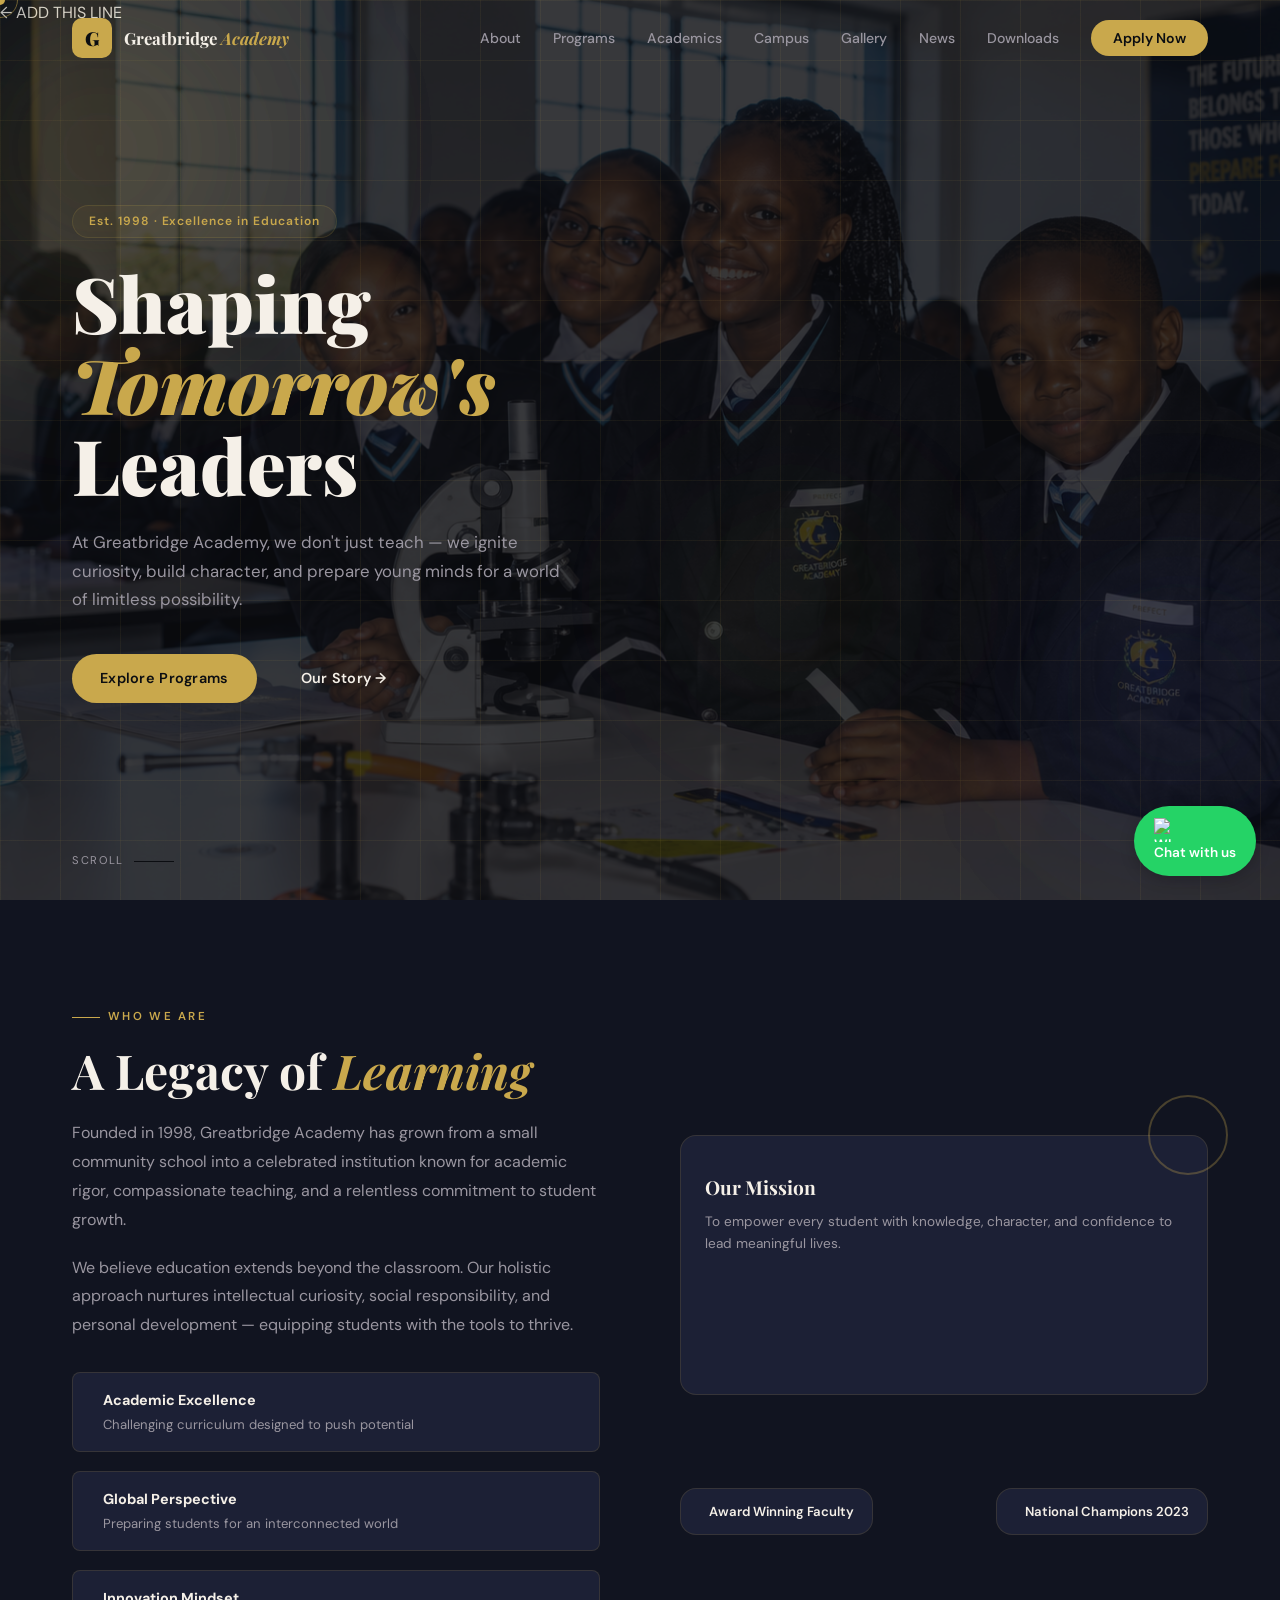
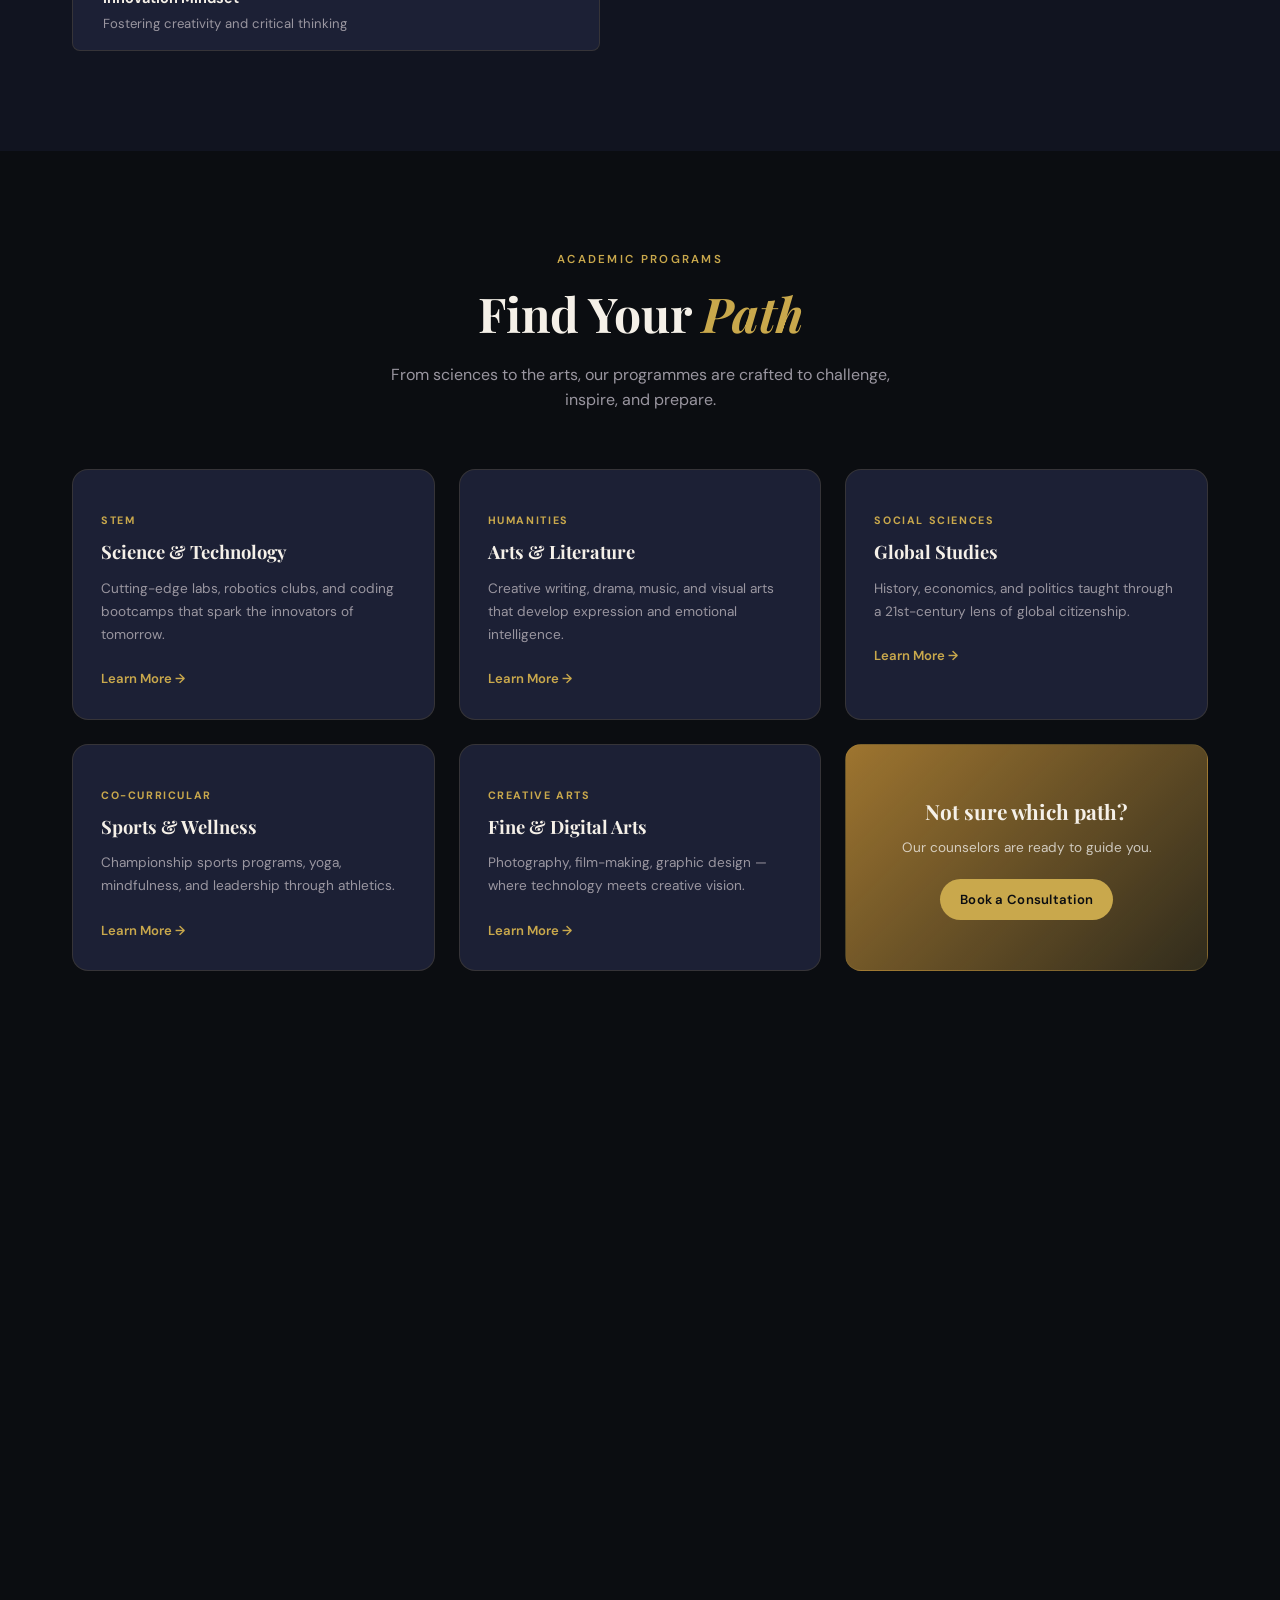
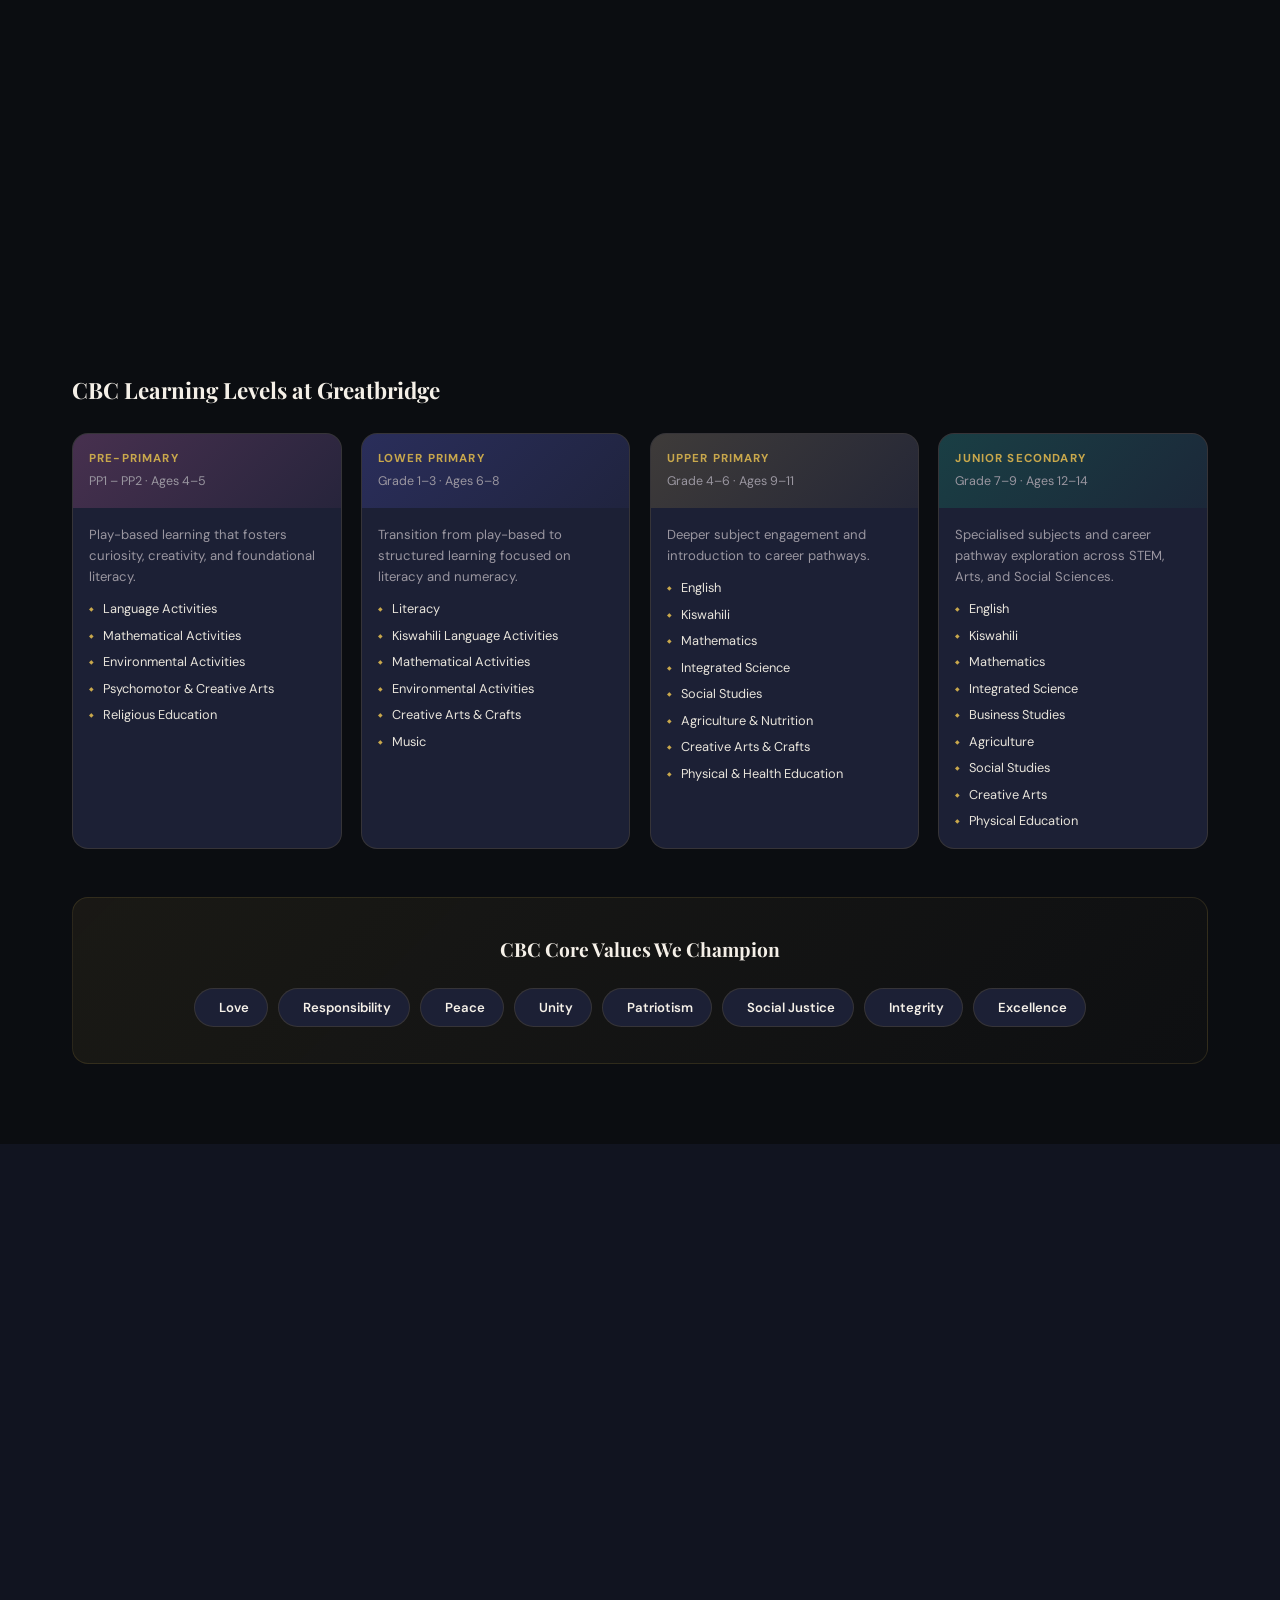
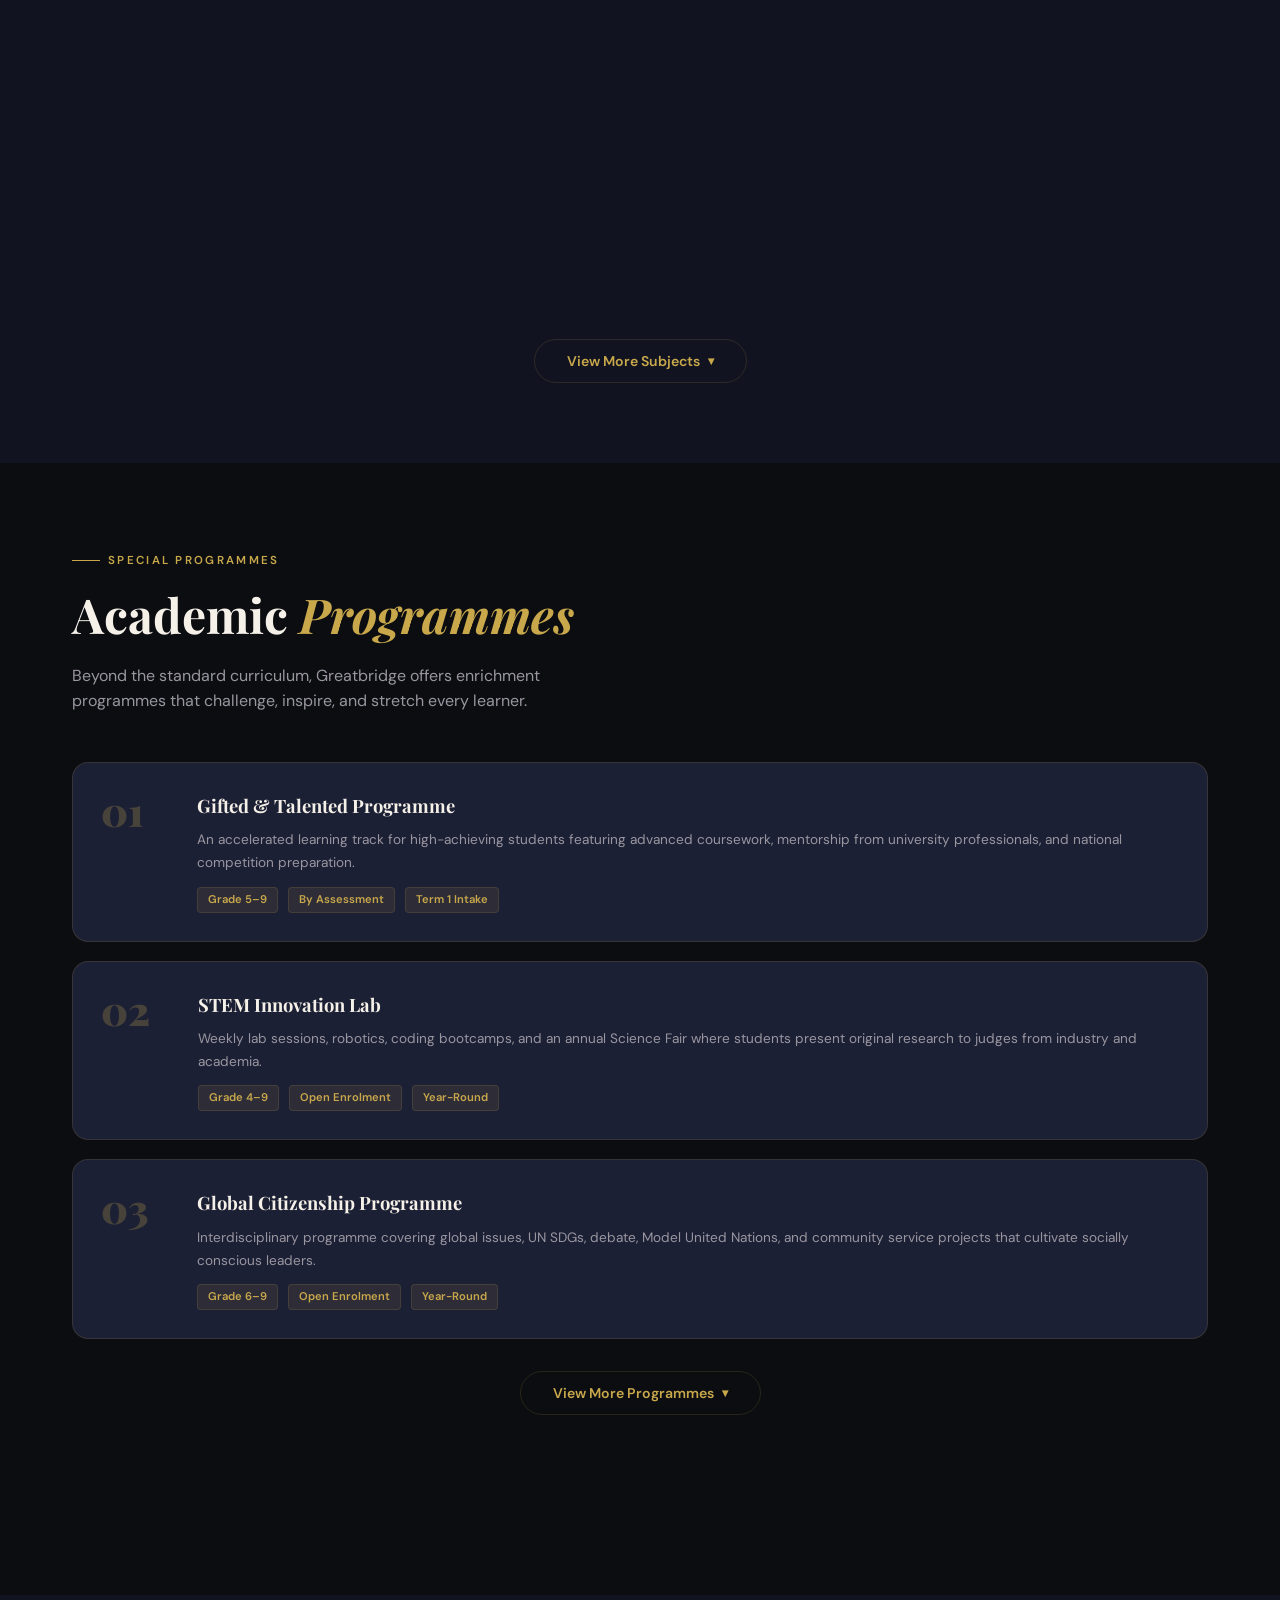
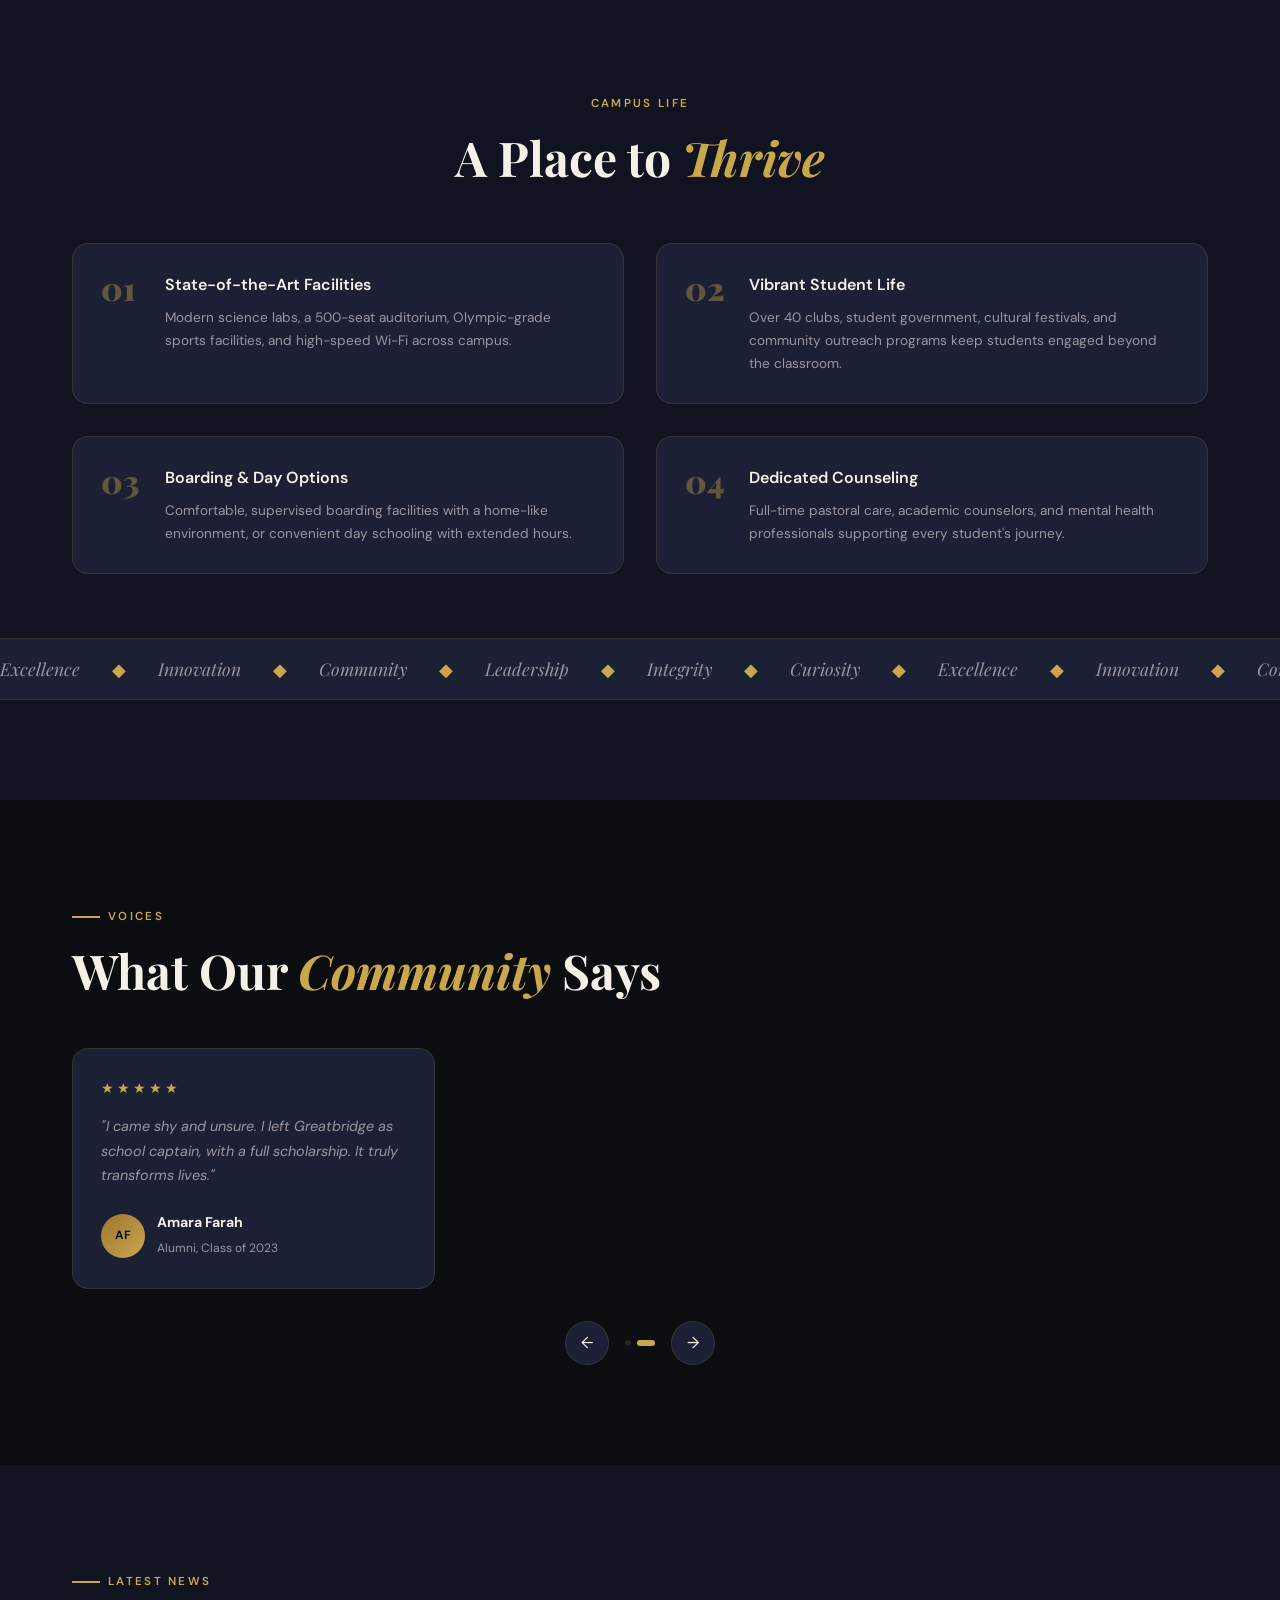
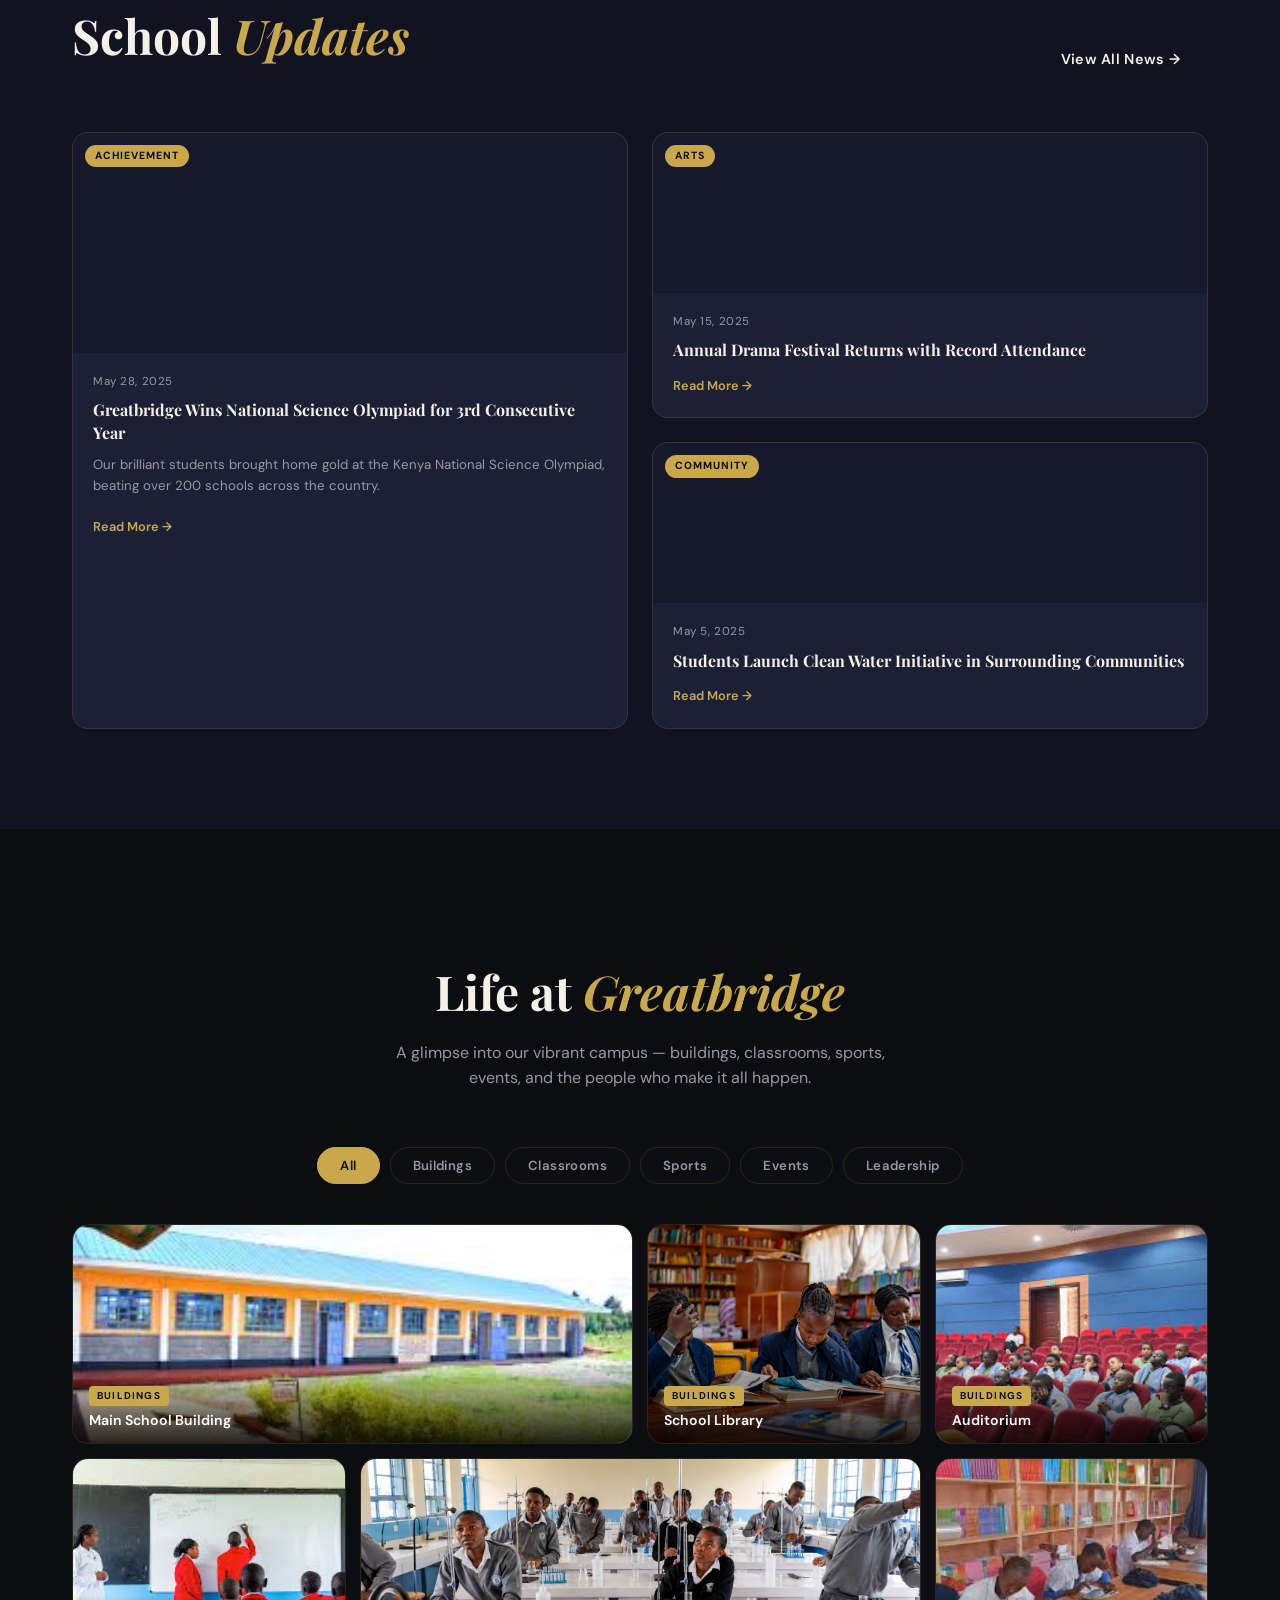
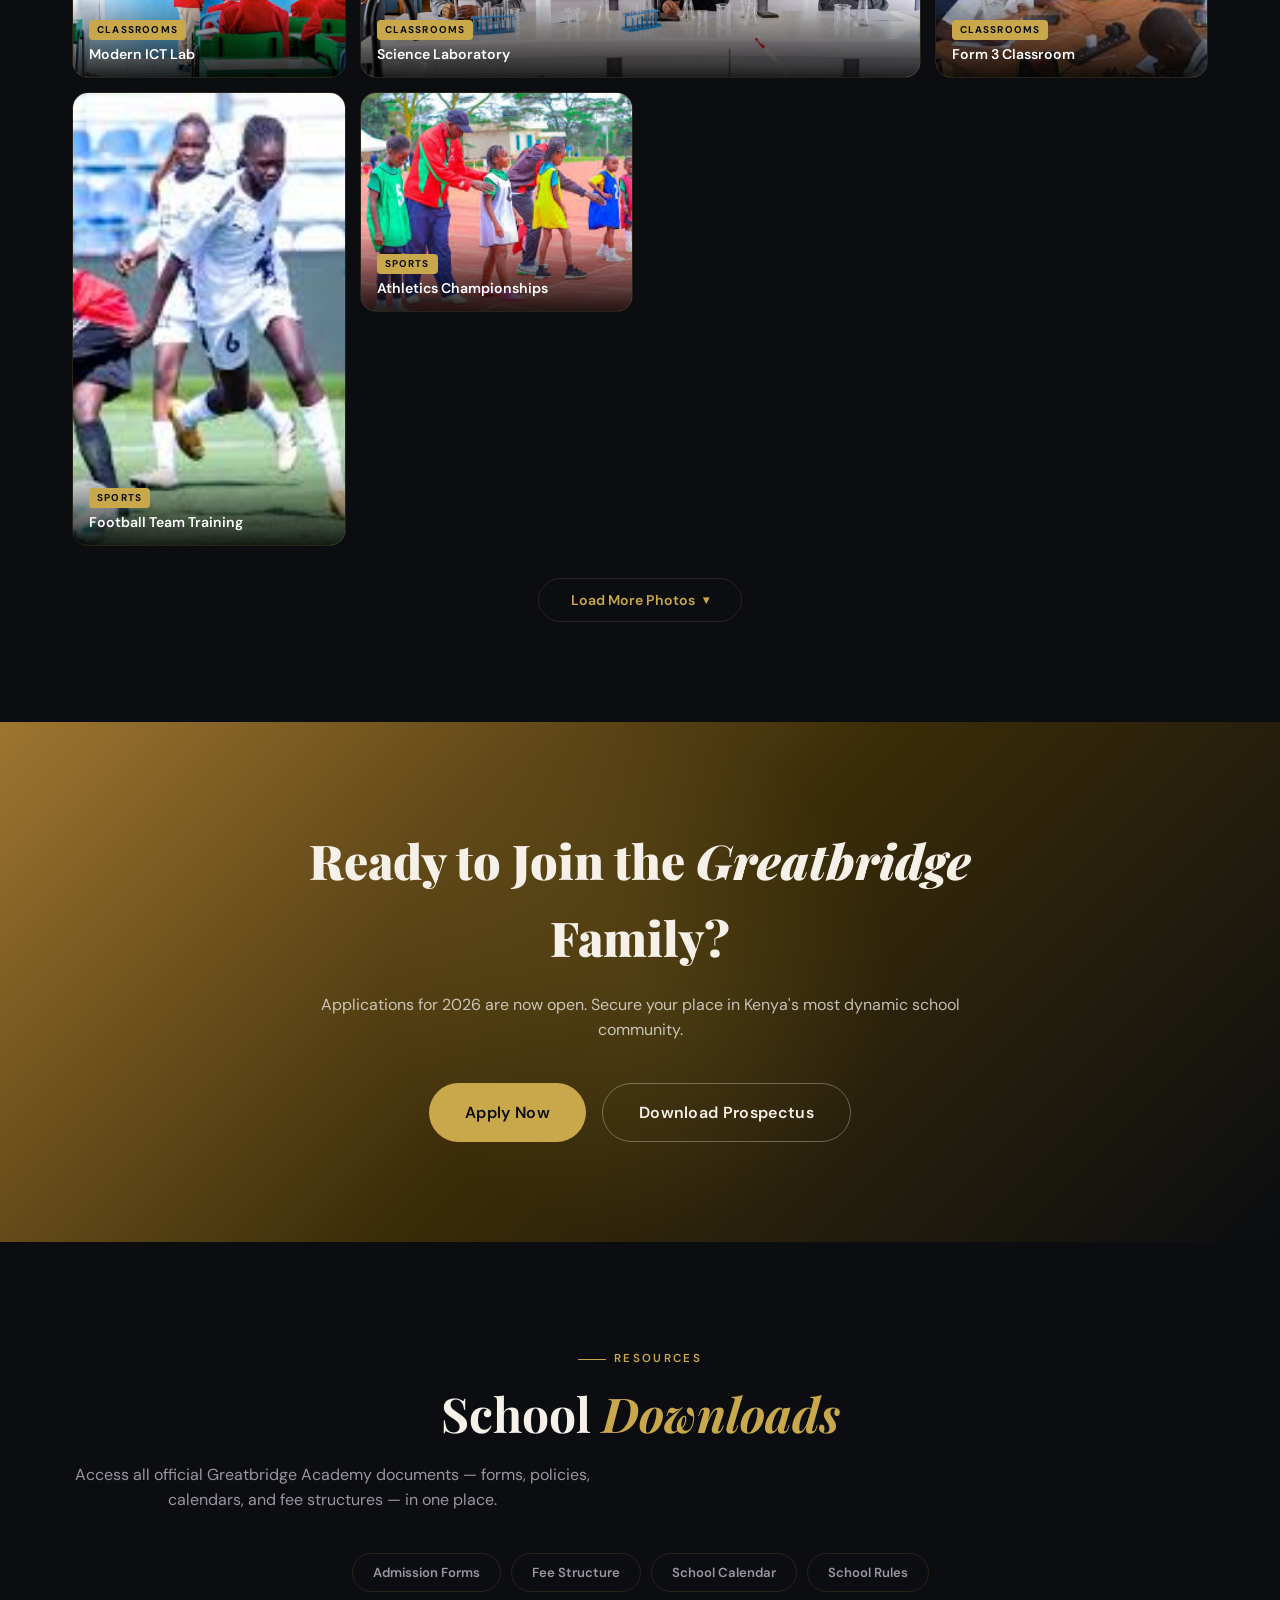
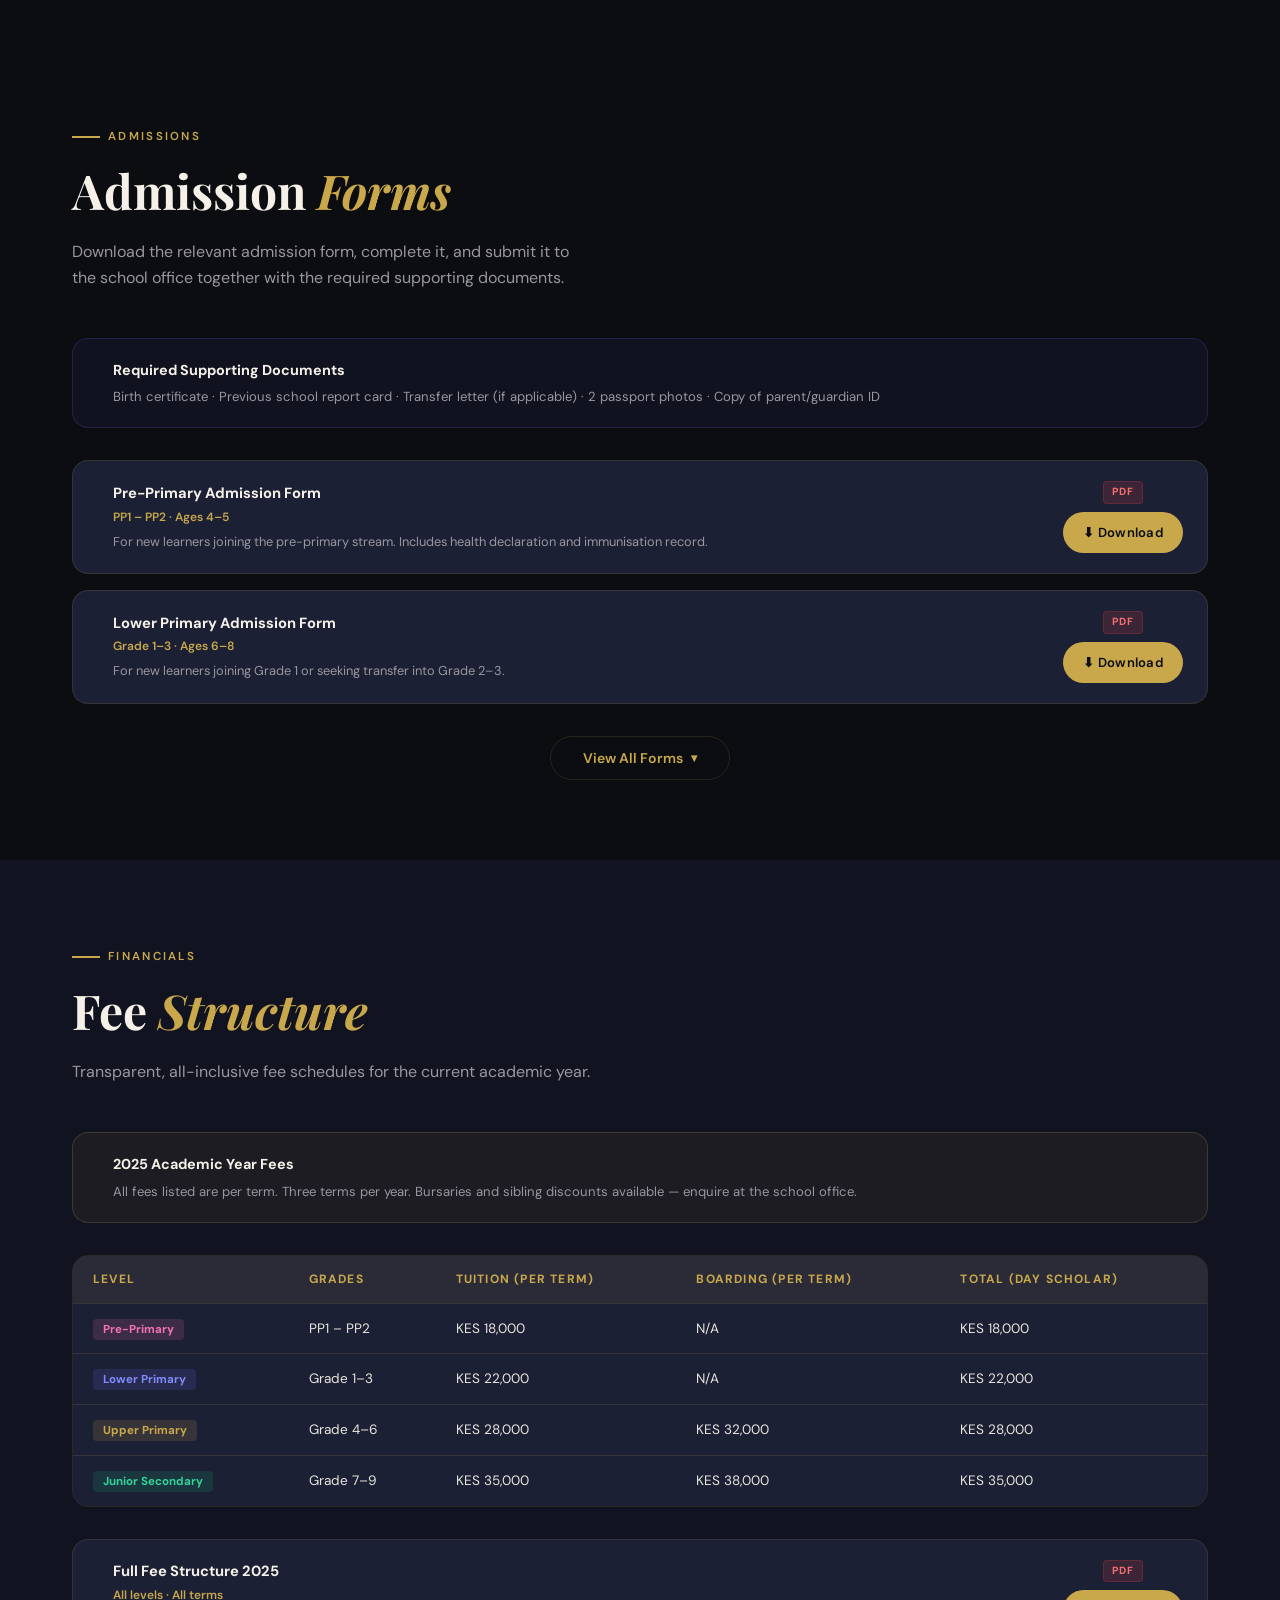
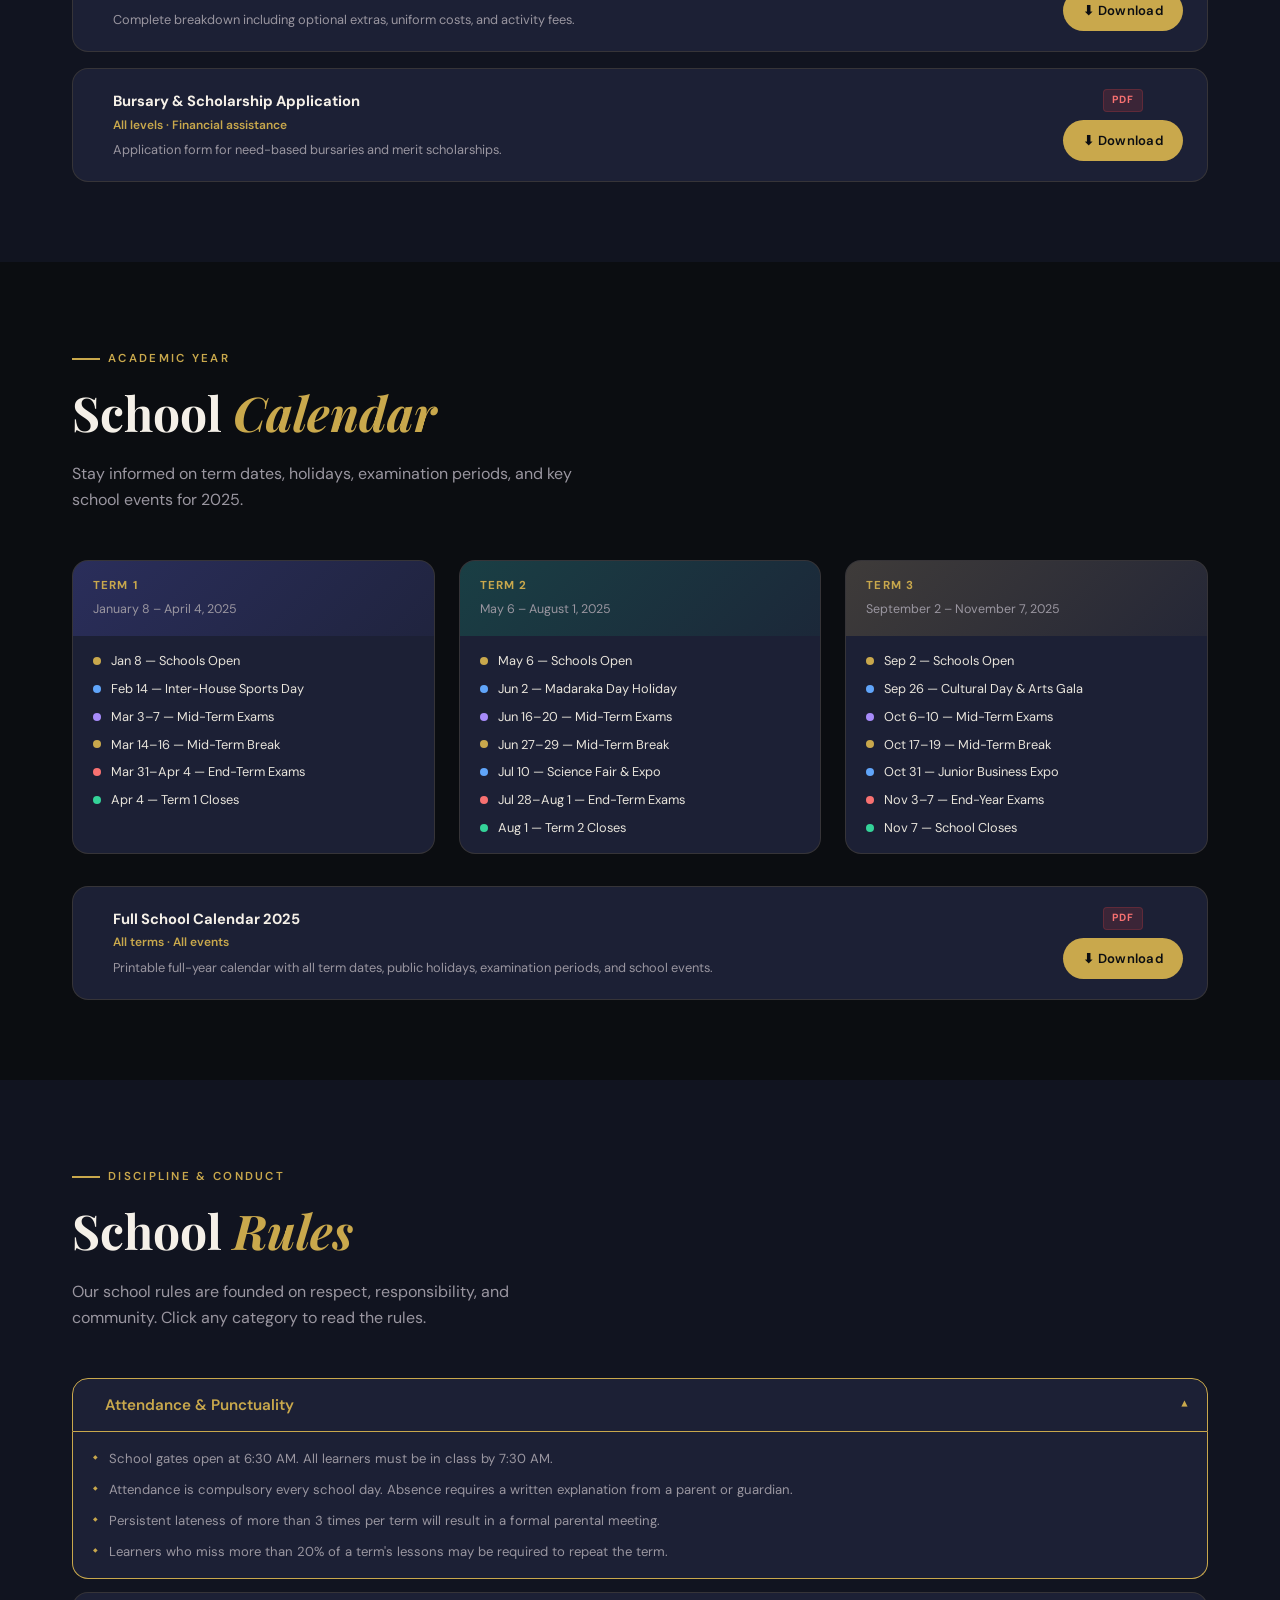
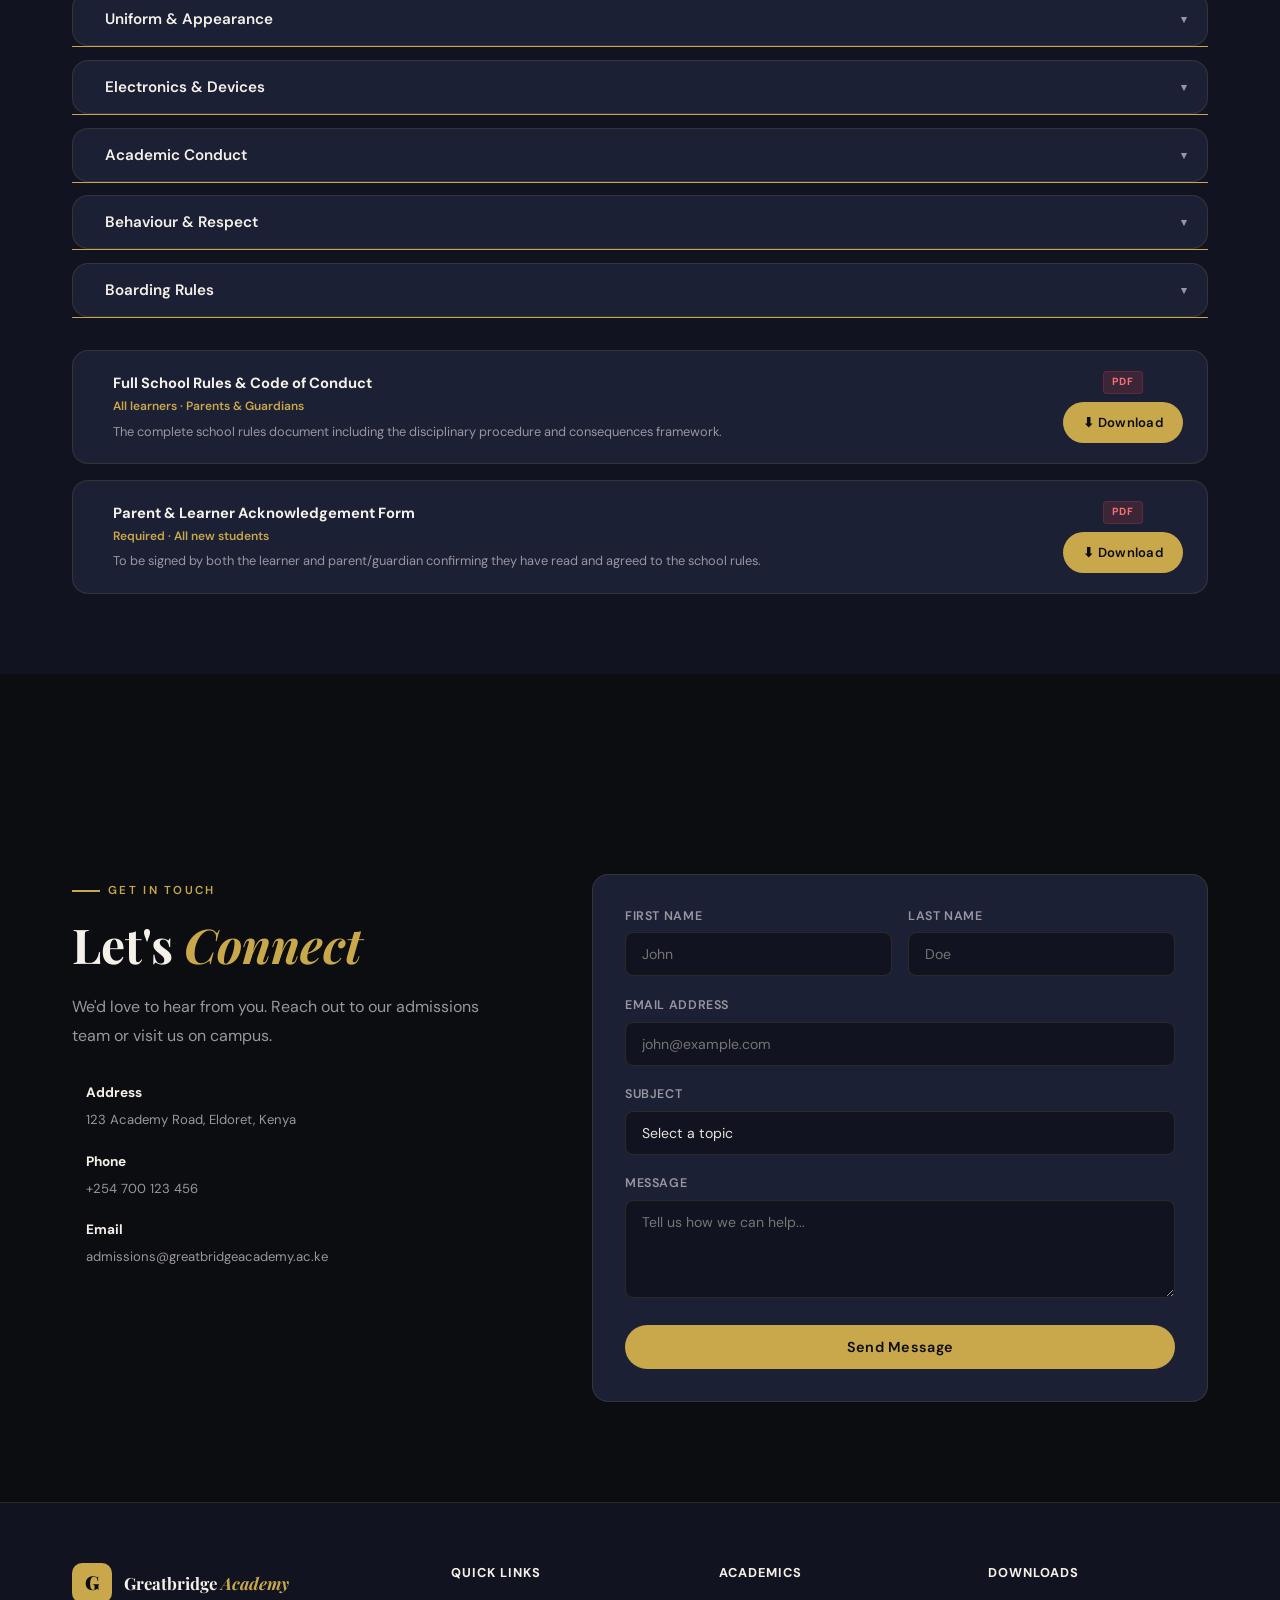
==== commit 762d6ee2: "Updated website design and content" ====
--- a/index.html
+++ b/index.html
@@ -10,17 +10,112 @@
   <link href="https://fonts.googleapis.com/css2?family=Playfair+Display:ital,wght@0,400;0,700;0,900;1,400&family=DM+Sans:wght@300;400;500;600&display=swap" rel="stylesheet" />
   <style>
     html { scroll-behavior: smooth; }
+
+    /* ── Show More / Accordion shared styles ── */
+    .hidden-item { display: none !important; }
+
+    .show-more-btn {
+      display: flex;
+      align-items: center;
+      justify-content: center;
+      gap: 8px;
+      margin: 2rem auto 0;
+      padding: 12px 32px;
+      border-radius: 50px;
+      border: 1.5px solid var(--border);
+      background: transparent;
+      color: var(--gold);
+      font-family: var(--ff-body);
+      font-size: 0.88rem;
+      font-weight: 600;
+      cursor: pointer;
+      transition: all 0.3s ease;
+    }
+    .show-more-btn:hover {
+      background: var(--gold);
+      color: var(--bg);
+      border-color: var(--gold);
+      transform: translateY(-2px);
+      box-shadow: 0 8px 24px rgba(201,168,76,0.25);
+    }
+    .show-more-btn .btn-arrow {
+      font-size: 0.75rem;
+      transition: transform 0.3s;
+    }
+    .show-more-btn.expanded .btn-arrow { transform: rotate(180deg); }
+
+    /* ── Accordion (School Rules) ── */
+    .accordion-rule { margin-bottom: 0.8rem; }
+    .accordion-trigger {
+      width: 100%;
+      display: flex;
+      align-items: center;
+      justify-content: space-between;
+      padding: 16px 20px;
+      background: var(--surface);
+      border: 1px solid var(--border);
+      border-radius: var(--radius);
+      cursor: pointer;
+      font-family: var(--ff-body);
+      font-size: 0.95rem;
+      font-weight: 600;
+      color: var(--cream);
+      text-align: left;
+      transition: all 0.3s ease;
+    }
+    .accordion-trigger:hover { border-color: var(--gold); }
+    .accordion-trigger.open { 
+      border-bottom-left-radius: 0; 
+      border-bottom-right-radius: 0;
+      border-color: var(--gold);
+      color: var(--gold);
+    }
+    .accordion-trigger-left { display: flex; align-items: center; gap: 12px; }
+    .accordion-icon { font-size: 1.3rem; }
+    .accordion-chevron {
+      font-size: 0.7rem;
+      color: var(--text-muted);
+      transition: transform 0.3s;
+      flex-shrink: 0;
+    }
+    .accordion-trigger.open .accordion-chevron { transform: rotate(180deg); color: var(--gold); }
+    .accordion-body {
+      max-height: 0;
+      overflow: hidden;
+      background: var(--surface);
+      border: 1px solid var(--gold);
+      border-top: none;
+      border-bottom-left-radius: var(--radius);
+      border-bottom-right-radius: var(--radius);
+      transition: max-height 0.4s ease, padding 0.3s ease;
+    }
+    .accordion-body.open { max-height: 400px; }
+    .accordion-body-inner { padding: 16px 20px; }
+    .accordion-body .rule-list { list-style: none; display: flex; flex-direction: column; gap: 10px; }
+    .accordion-body .rule-list li {
+      font-size: 0.82rem;
+      color: var(--text-muted);
+      line-height: 1.6;
+      padding-left: 16px;
+      position: relative;
+    }
+    .accordion-body .rule-list li::before {
+      content: '◆';
+      position: absolute; left: 0; top: 4px;
+      font-size: 0.4rem;
+      color: var(--gold);
+    }
+
+    /* ── Gallery load more ── */
+    .gallery-load-more-wrap { text-align: center; margin-top: 2rem; }
   </style>
 </head>
 <body>
 
-  <!-- Cursor -->
   <div class="cursor" id="cursor"></div>
   <div class="cursor-follower" id="cursorFollower"></div>
 
-  <!-- ═══════════════════════════════════════
-       NAV
-  ════════════════════════════════════════ -->
+  <!-- NAV -->
   <nav class="nav" id="nav">
     <div class="nav-inner">
       <a href="#hero" class="logo">
@@ -43,9 +138,7 @@
     </div>
   </nav>
 
-  <!-- ═══════════════════════════════════════
-       HERO
-  ════════════════════════════════════════ -->
+  <!-- HERO -->
   <section class="hero" id="hero">
     <div class="hero-bg">
       <div class="hero-grid"></div>
@@ -67,65 +160,47 @@
         <a href="#programs" class="btn btn--primary">Explore Programs</a>
         <a href="#about" class="btn btn--ghost">Our Story →</a>
       </div>
-      
-      </div>
-    </div>
-    <div class="hero-image-wrap reveal">
-      <div class="hero-image-card">
-        <img
-          src="images/new hero.png"
-          alt="Greatbridge Academy"
-          class="hero-school-photo"
-          onerror="this.style.display='none'"
-        />
-        <div class="hero-card-badge">
-          <span class="badge-dot"></span>
-          Top Ranked Academy 2024
-        </div>
-      </div>
-    </div>
+    </div>
+ 
+
+<div class="hero-bg">
+  <div class="hero-bg-photo"></div>   ← ADD THIS LINE
+  <div class="hero-grid"></div>
+  <div class="hero-orb hero-orb--1"></div>
+  <div class="hero-orb hero-orb--2"></div>
+  <div class="hero-orb hero-orb--3"></div>
+</div>
+
+
+
+
     <div class="scroll-hint">
       <span>Scroll</span>
       <div class="scroll-line"></div>
     </div>
   </section>
 
-  <!-- ═══════════════════════════════════════
-       ABOUT
-  ════════════════════════════════════════ -->
+  <!-- ABOUT -->
   <section class="about section" id="about">
     <div class="container">
       <div class="about-grid">
         <div class="about-left">
           <div class="section-tag reveal">Who We Are</div>
           <h2 class="section-title reveal">A Legacy of <em>Learning</em></h2>
-          <p class="about-text reveal">
-            Founded in 1998, Greatbridge Academy has grown from a small community school into a celebrated institution known for academic rigor, compassionate teaching, and a relentless commitment to student growth.
-          </p>
-          <p class="about-text reveal">
-            We believe education extends beyond the classroom. Our holistic approach nurtures intellectual curiosity, social responsibility, and personal development — equipping students with the tools to thrive.
-          </p>
+          <p class="about-text reveal">Founded in 1998, Greatbridge Academy has grown from a small community school into a celebrated institution known for academic rigor, compassionate teaching, and a relentless commitment to student growth.</p>
+          <p class="about-text reveal">We believe education extends beyond the classroom. Our holistic approach nurtures intellectual curiosity, social responsibility, and personal development — equipping students with the tools to thrive.</p>
           <div class="about-pillars reveal">
             <div class="pillar">
               <div class="pillar-icon"></div>
-              <div>
-                <strong>Academic Excellence</strong>
-                <p>Challenging curriculum designed to push potential</p>
-              </div>
+              <div><strong>Academic Excellence</strong><p>Challenging curriculum designed to push potential</p></div>
             </div>
             <div class="pillar">
               <div class="pillar-icon"></div>
-              <div>
-                <strong>Global Perspective</strong>
-                <p>Preparing students for an interconnected world</p>
-              </div>
+              <div><strong>Global Perspective</strong><p>Preparing students for an interconnected world</p></div>
             </div>
             <div class="pillar">
               <div class="pillar-icon"></div>
-              <div>
-                <strong>Innovation Mindset</strong>
-                <p>Fostering creativity and critical thinking</p>
-              </div>
+              <div><strong>Innovation Mindset</strong><p>Fostering creativity and critical thinking</p></div>
             </div>
           </div>
         </div>
@@ -151,9 +226,7 @@
     </div>
   </section>
 
-  <!-- ═══════════════════════════════════════
-       PROGRAMS
-  ════════════════════════════════════════ -->
+  <!-- PROGRAMS -->
   <section class="programs section" id="programs">
     <div class="container">
       <div class="section-header">
@@ -208,12 +281,9 @@
     </div>
   </section>
 
-  <!-- ═══════════════════════════════════════
-       ACADEMICS
-  ════════════════════════════════════════ -->
+  <!-- ACADEMICS -->
   <section class="section" id="academics">
     <div class="container">
-      <!-- Page Hero style header -->
       <div class="inner-header" style="text-align:center;margin-bottom:3rem;">
         <div class="section-tag reveal">Our Academic Offering</div>
         <h2 class="section-title reveal">World-Class <em>Academics</em></h2>
@@ -234,106 +304,31 @@
           <h2 class="section-title">Competency Based <em>Curriculum</em></h2>
           <p class="section-desc">The CBC framework is at the heart of our delivery — designed to develop the whole child through values, skills, and knowledge.</p>
         </div>
-
         <div class="four-grid reveal">
-          <div class="info-card">
-            <div class="ic-icon"></div>
-            <strong>Learner-Centred</strong>
-            <p>Every lesson is designed around the child's strengths, pace, and interests — not a one-size-fits-all approach.</p>
-          </div>
-          <div class="info-card">
-            <div class="ic-icon"></div>
-            <strong>Values & Character</strong>
-            <p>CBC instils love, responsibility, unity, peace, patriotism, and social justice in every learner.</p>
-          </div>
-          <div class="info-card">
-            <div class="ic-icon"></div>
-            <strong>Practical Skills</strong>
-            <p>Hands-on projects, community involvement, and career pathways prepare students for real-world challenges.</p>
-          </div>
-          <div class="info-card">
-            <div class="ic-icon"></div>
-            <strong>Continuous Assessment</strong>
-            <p>Learning measured through portfolios and projects — not just final exams.</p>
-          </div>
-        </div>
-
+          <div class="info-card"><div class="ic-icon"></div><strong>Learner-Centred</strong><p>Every lesson is designed around the child's strengths, pace, and interests.</p></div>
+          <div class="info-card"><div class="ic-icon"></div><strong>Values & Character</strong><p>CBC instils love, responsibility, unity, peace, patriotism, and social justice.</p></div>
+          <div class="info-card"><div class="ic-icon"></div><strong>Practical Skills</strong><p>Hands-on projects and career pathways prepare students for real-world challenges.</p></div>
+          <div class="info-card"><div class="ic-icon"></div><strong>Continuous Assessment</strong><p>Learning measured through portfolios and projects — not just final exams.</p></div>
+        </div>
         <h3 class="sub-title reveal">CBC Learning Levels at Greatbridge</h3>
         <div class="levels-grid reveal">
           <div class="level-card">
-            <div class="lc-top lc-pp">
-              <span class="lc-badge">Pre-Primary</span>
-              <span class="lc-grade">PP1 – PP2 · Ages 4–5</span>
-            </div>
-            <div class="lc-body">
-              <p>Play-based learning that fosters curiosity, creativity, and foundational literacy and numeracy.</p>
-              <ul>
-                <li>Language Activities</li>
-                <li>Mathematical Activities</li>
-                <li>Environmental Activities</li>
-                <li>Psychomotor & Creative Arts</li>
-                <li>Religious Education</li>
-              </ul>
-            </div>
+            <div class="lc-top lc-pp"><span class="lc-badge">Pre-Primary</span><span class="lc-grade">PP1 – PP2 · Ages 4–5</span></div>
+            <div class="lc-body"><p>Play-based learning that fosters curiosity, creativity, and foundational literacy.</p><ul><li>Language Activities</li><li>Mathematical Activities</li><li>Environmental Activities</li><li>Psychomotor & Creative Arts</li><li>Religious Education</li></ul></div>
           </div>
           <div class="level-card">
-            <div class="lc-top lc-lp">
-              <span class="lc-badge">Lower Primary</span>
-              <span class="lc-grade">Grade 1–3 · Ages 6–8</span>
-            </div>
-            <div class="lc-body">
-              <p>Transition from play-based to structured learning focused on literacy, numeracy, and discovery.</p>
-              <ul>
-                <li>Literacy</li>
-                <li>Kiswahili Language Activities</li>
-                <li>Mathematical Activities</li>
-                <li>Environmental Activities</li>
-                <li>Creative Arts & Crafts</li>
-                <li>Music</li>
-              </ul>
-            </div>
+            <div class="lc-top lc-lp"><span class="lc-badge">Lower Primary</span><span class="lc-grade">Grade 1–3 · Ages 6–8</span></div>
+            <div class="lc-body"><p>Transition from play-based to structured learning focused on literacy and numeracy.</p><ul><li>Literacy</li><li>Kiswahili Language Activities</li><li>Mathematical Activities</li><li>Environmental Activities</li><li>Creative Arts & Crafts</li><li>Music</li></ul></div>
           </div>
           <div class="level-card">
-            <div class="lc-top lc-up">
-              <span class="lc-badge">Upper Primary</span>
-              <span class="lc-grade">Grade 4–6 · Ages 9–11</span>
-            </div>
-            <div class="lc-body">
-              <p>Deeper subject engagement and introduction to career pathways through diverse learning areas.</p>
-              <ul>
-                <li>English</li>
-                <li>Kiswahili</li>
-                <li>Mathematics</li>
-                <li>Integrated Science</li>
-                <li>Social Studies</li>
-                <li>Agriculture & Nutrition</li>
-                <li>Creative Arts & Crafts</li>
-                <li>Physical & Health Education</li>
-              </ul>
-            </div>
+            <div class="lc-top lc-up"><span class="lc-badge">Upper Primary</span><span class="lc-grade">Grade 4–6 · Ages 9–11</span></div>
+            <div class="lc-body"><p>Deeper subject engagement and introduction to career pathways.</p><ul><li>English</li><li>Kiswahili</li><li>Mathematics</li><li>Integrated Science</li><li>Social Studies</li><li>Agriculture & Nutrition</li><li>Creative Arts & Crafts</li><li>Physical & Health Education</li></ul></div>
           </div>
           <div class="level-card">
-            <div class="lc-top lc-jss">
-              <span class="lc-badge">Junior Secondary</span>
-              <span class="lc-grade">Grade 7–9 · Ages 12–14</span>
-            </div>
-            <div class="lc-body">
-              <p>Specialised subjects and career pathway exploration across STEM, Arts, and Social Sciences.</p>
-              <ul>
-                <li>English</li>
-                <li>Kiswahili</li>
-                <li>Mathematics</li>
-                <li>Integrated Science</li>
-                <li>Business Studies</li>
-                <li>Agriculture</li>
-                <li>Social Studies</li>
-                <li>Creative Arts</li>
-                <li>Physical Education</li>
-              </ul>
-            </div>
-          </div>
-        </div>
-
+            <div class="lc-top lc-jss"><span class="lc-badge">Junior Secondary</span><span class="lc-grade">Grade 7–9 · Ages 12–14</span></div>
+            <div class="lc-body"><p>Specialised subjects and career pathway exploration across STEM, Arts, and Social Sciences.</p><ul><li>English</li><li>Kiswahili</li><li>Mathematics</li><li>Integrated Science</li><li>Business Studies</li><li>Agriculture</li><li>Social Studies</li><li>Creative Arts</li><li>Physical Education</li></ul></div>
+          </div>
+        </div>
         <div class="values-banner reveal">
           <h3>CBC Core Values We Champion</h3>
           <div class="values-grid">
@@ -350,7 +345,7 @@
       </div>
     </div>
 
-    <!-- JUNIOR SCHOOL SUBJECTS -->
+    <!-- JUNIOR SCHOOL SUBJECTS — show 6, hide 6 -->
     <div class="inner-section inner-section--alt" id="junior">
       <div class="container">
         <div class="inner-header reveal">
@@ -358,108 +353,68 @@
           <h2 class="section-title">Subjects <em>Offered</em></h2>
           <p class="section-desc">Our junior school curriculum is broad, balanced, and designed to ignite passions early while building strong academic foundations.</p>
         </div>
-        <div class="subjects-grid reveal">
+        <div class="subjects-grid reveal" id="subjectsGrid">
+
+          <!-- Visible by default (6) -->
           <div class="subj-card">
             <div class="subj-icon" style="background:rgba(99,102,241,0.12);color:#818cf8"></div>
-            <div>
-              <strong>English Language & Literature</strong>
-              <p>Reading, creative writing, grammar, oral communication, and literature appreciation.</p>
-              <div class="subj-tags"><span class="tag-core">Core</span><span class="tag-grade">All Grades</span></div>
-            </div>
+            <div><strong>English Language & Literature</strong><p>Reading, creative writing, grammar, oral communication, and literature appreciation.</p><div class="subj-tags"><span class="tag-core">Core</span><span class="tag-grade">All Grades</span></div></div>
           </div>
           <div class="subj-card">
-            <div class="subj-icon" style="background:rgba(16,185,129,0.12);color:#34d399"></div>
-            <div>
-              <strong>Kiswahili</strong>
-              <p>National language mastery through listening, speaking, reading, and writing.</p>
-              <div class="subj-tags"><span class="tag-core">Core</span><span class="tag-grade">All Grades</span></div>
-            </div>
+            <div class="subj-icon" style="background:rgba(16,185,129,0.12);color:#34d399">🇰🇪</div>
+            <div><strong>Kiswahili</strong><p>National language mastery through listening, speaking, reading, and writing.</p><div class="subj-tags"><span class="tag-core">Core</span><span class="tag-grade">All Grades</span></div></div>
           </div>
           <div class="subj-card">
             <div class="subj-icon" style="background:rgba(201,168,76,0.12);color:#c9a84c"></div>
-            <div>
-              <strong>Mathematics</strong>
-              <p>Number theory, algebra, geometry, statistics, and real-world problem solving.</p>
-              <div class="subj-tags"><span class="tag-core">Core</span><span class="tag-grade">All Grades</span></div>
-            </div>
+            <div><strong>Mathematics</strong><p>Number theory, algebra, geometry, statistics, and real-world problem solving.</p><div class="subj-tags"><span class="tag-core">Core</span><span class="tag-grade">All Grades</span></div></div>
           </div>
           <div class="subj-card">
             <div class="subj-icon" style="background:rgba(239,68,68,0.12);color:#f87171"></div>
-            <div>
-              <strong>Integrated Science</strong>
-              <p>Biology, Chemistry, and Physics explored through inquiry, experiments, and discovery.</p>
-              <div class="subj-tags"><span class="tag-core">Core</span><span class="tag-grade">Grade 4–9</span></div>
-            </div>
+            <div><strong>Integrated Science</strong><p>Biology, Chemistry, and Physics explored through inquiry, experiments, and discovery.</p><div class="subj-tags"><span class="tag-core">Core</span><span class="tag-grade">Grade 4–9</span></div></div>
           </div>
           <div class="subj-card">
             <div class="subj-icon" style="background:rgba(245,158,11,0.12);color:#fbbf24"></div>
-            <div>
-              <strong>Social Studies</strong>
-              <p>Geography, history, civics, and citizenship to develop well-rounded global thinkers.</p>
-              <div class="subj-tags"><span class="tag-core">Core</span><span class="tag-grade">All Grades</span></div>
-            </div>
+            <div><strong>Social Studies</strong><p>Geography, history, civics, and citizenship to develop well-rounded global thinkers.</p><div class="subj-tags"><span class="tag-core">Core</span><span class="tag-grade">All Grades</span></div></div>
           </div>
           <div class="subj-card">
             <div class="subj-icon" style="background:rgba(139,92,246,0.12);color:#a78bfa"></div>
-            <div>
-              <strong>Creative Arts & Crafts</strong>
-              <p>Drawing, painting, sculpture, textile, and digital art for creative expression.</p>
-              <div class="subj-tags"><span class="tag-elective">Elective</span><span class="tag-grade">All Grades</span></div>
-            </div>
-          </div>
-          <div class="subj-card">
+            <div><strong>Creative Arts & Crafts</strong><p>Drawing, painting, sculpture, textile, and digital art for creative expression.</p><div class="subj-tags"><span class="tag-elective">Elective</span><span class="tag-grade">All Grades</span></div></div>
+          </div>
+
+          <!-- Hidden by default (6) — shown on "View More" -->
+          <div class="subj-card hidden-item" data-extra="subjects">
             <div class="subj-icon" style="background:rgba(16,185,129,0.12);color:#34d399"></div>
-            <div>
-              <strong>Music</strong>
-              <p>Vocal training, instrument learning, music theory, choir, and band performance.</p>
-              <div class="subj-tags"><span class="tag-elective">Elective</span><span class="tag-grade">All Grades</span></div>
-            </div>
-          </div>
-          <div class="subj-card">
+            <div><strong>Music</strong><p>Vocal training, instrument learning, music theory, choir, and band performance.</p><div class="subj-tags"><span class="tag-elective">Elective</span><span class="tag-grade">All Grades</span></div></div>
+          </div>
+          <div class="subj-card hidden-item" data-extra="subjects">
             <div class="subj-icon" style="background:rgba(201,168,76,0.12);color:#c9a84c"></div>
-            <div>
-              <strong>Agriculture & Nutrition</strong>
-              <p>Practical farming, food science, environmental sustainability, and healthy living.</p>
-              <div class="subj-tags"><span class="tag-practical">Practical</span><span class="tag-grade">Grade 4–9</span></div>
-            </div>
-          </div>
-          <div class="subj-card">
+            <div><strong>Agriculture & Nutrition</strong><p>Practical farming, food science, environmental sustainability, and healthy living.</p><div class="subj-tags"><span class="tag-practical">Practical</span><span class="tag-grade">Grade 4–9</span></div></div>
+          </div>
+          <div class="subj-card hidden-item" data-extra="subjects">
             <div class="subj-icon" style="background:rgba(59,130,246,0.12);color:#60a5fa"></div>
-            <div>
-              <strong>Physical & Health Education</strong>
-              <p>Team sports, athletics, gymnastics, and health education for holistic development.</p>
-              <div class="subj-tags"><span class="tag-core">Core</span><span class="tag-grade">All Grades</span></div>
-            </div>
-          </div>
-          <div class="subj-card">
+            <div><strong>Physical & Health Education</strong><p>Team sports, athletics, gymnastics, and health education for holistic development.</p><div class="subj-tags"><span class="tag-core">Core</span><span class="tag-grade">All Grades</span></div></div>
+          </div>
+          <div class="subj-card hidden-item" data-extra="subjects">
             <div class="subj-icon" style="background:rgba(244,114,182,0.12);color:#f472b6"></div>
-            <div>
-              <strong>Religious Education</strong>
-              <p>CRE and IRE offered based on learner's faith background and preference.</p>
-              <div class="subj-tags"><span class="tag-core">Core</span><span class="tag-grade">All Grades</span></div>
-            </div>
-          </div>
-          <div class="subj-card">
+            <div><strong>Religious Education</strong><p>CRE and IRE offered based on learner's faith background and preference.</p><div class="subj-tags"><span class="tag-core">Core</span><span class="tag-grade">All Grades</span></div></div>
+          </div>
+          <div class="subj-card hidden-item" data-extra="subjects">
             <div class="subj-icon" style="background:rgba(99,102,241,0.12);color:#818cf8"></div>
-            <div>
-              <strong>Computer Studies / ICT</strong>
-              <p>Digital literacy, coding basics, internet safety, and Microsoft Office tools.</p>
-              <div class="subj-tags"><span class="tag-practical">Practical</span><span class="tag-grade">Grade 4–9</span></div>
-            </div>
-          </div>
-          <div class="subj-card">
+            <div><strong>Computer Studies / ICT</strong><p>Digital literacy, coding basics, internet safety, and Microsoft Office tools.</p><div class="subj-tags"><span class="tag-practical">Practical</span><span class="tag-grade">Grade 4–9</span></div></div>
+          </div>
+          <div class="subj-card hidden-item" data-extra="subjects">
             <div class="subj-icon" style="background:rgba(245,158,11,0.12);color:#fbbf24"></div>
-            <div>
-              <strong>Business Studies</strong>
-              <p>Entrepreneurship, basic accounting, commerce, and financial literacy skills.</p>
-              <div class="subj-tags"><span class="tag-elective">Elective</span><span class="tag-grade">Grade 7–9</span></div>
-            </div>
-          </div>
-        </div>
-      </div>
-    </div>
-
-    <!-- ACADEMIC PROGRAMMES -->
+            <div><strong>Business Studies</strong><p>Entrepreneurship, basic accounting, commerce, and financial literacy skills.</p><div class="subj-tags"><span class="tag-elective">Elective</span><span class="tag-grade">Grade 7–9</span></div></div>
+          </div>
+
+        </div>
+        <button class="show-more-btn" id="subjectsToggle">
+          View More Subjects <span class="btn-arrow">▾</span>
+        </button>
+      </div>
+    </div>
+
+    <!-- ACADEMIC PROGRAMMES — show 3, hide 3 -->
     <div class="inner-section" id="programmes">
       <div class="container">
         <div class="inner-header reveal">
@@ -467,81 +422,45 @@
           <h2 class="section-title">Academic <em>Programmes</em></h2>
           <p class="section-desc">Beyond the standard curriculum, Greatbridge offers enrichment programmes that challenge, inspire, and stretch every learner.</p>
         </div>
-        <div class="programmes-list">
+        <div class="programmes-list" id="programmesList">
+
+          <!-- Visible by default (3) -->
           <div class="prog-card reveal">
             <div class="prog-num">01</div>
-            <div class="prog-body">
-              <div class="prog-icon"></div>
-              <div>
-                <h3>Gifted & Talented Programme</h3>
-                <p>An accelerated learning track for high-achieving students featuring advanced coursework, mentorship from university professionals, and national competition preparation in Mathematics, Science, and Languages.</p>
-                <div class="prog-meta"><span>Grade 5–9</span><span>By Assessment</span><span>Term 1 Intake</span></div>
-              </div>
-            </div>
+            <div class="prog-body"><div class="prog-icon"></div><div><h3>Gifted & Talented Programme</h3><p>An accelerated learning track for high-achieving students featuring advanced coursework, mentorship from university professionals, and national competition preparation.</p><div class="prog-meta"><span>Grade 5–9</span><span>By Assessment</span><span>Term 1 Intake</span></div></div></div>
           </div>
           <div class="prog-card reveal">
             <div class="prog-num">02</div>
-            <div class="prog-body">
-              <div class="prog-icon"></div>
-              <div>
-                <h3>STEM Innovation Lab</h3>
-                <p>Weekly lab sessions, robotics, coding bootcamps, and an annual Science Fair where students present original research to judges from industry and academia.</p>
-                <div class="prog-meta"><span>Grade 4–9</span><span>Open Enrolment</span><span>Year-Round</span></div>
-              </div>
-            </div>
+            <div class="prog-body"><div class="prog-icon"></div><div><h3>STEM Innovation Lab</h3><p>Weekly lab sessions, robotics, coding bootcamps, and an annual Science Fair where students present original research to judges from industry and academia.</p><div class="prog-meta"><span>Grade 4–9</span><span>Open Enrolment</span><span>Year-Round</span></div></div></div>
           </div>
           <div class="prog-card reveal">
             <div class="prog-num">03</div>
-            <div class="prog-body">
-              <div class="prog-icon"></div>
-              <div>
-                <h3>Global Citizenship Programme</h3>
-                <p>Interdisciplinary programme covering global issues, UN SDGs, debate, Model United Nations (MUN), and community service projects that cultivate socially conscious leaders.</p>
-                <div class="prog-meta"><span>Grade 6–9</span><span>Open Enrolment</span><span>Year-Round</span></div>
-              </div>
-            </div>
-          </div>
-          <div class="prog-card reveal">
+            <div class="prog-body"><div class="prog-icon"></div><div><h3>Global Citizenship Programme</h3><p>Interdisciplinary programme covering global issues, UN SDGs, debate, Model United Nations, and community service projects that cultivate socially conscious leaders.</p><div class="prog-meta"><span>Grade 6–9</span><span>Open Enrolment</span><span>Year-Round</span></div></div></div>
+          </div>
+
+          <!-- Hidden by default (3) -->
+          <div class="prog-card reveal hidden-item" data-extra="programmes">
             <div class="prog-num">04</div>
-            <div class="prog-body">
-              <div class="prog-icon"></div>
-              <div>
-                <h3>Remedial & Support Programme</h3>
-                <p>Personalised academic support with dedicated teachers and educational psychologists for learners who need extra time or different approaches.</p>
-                <div class="prog-meta"><span>All Grades</span><span>Referred Learners</span><span>Daily After School</span></div>
-              </div>
-            </div>
-          </div>
-          <div class="prog-card reveal">
+            <div class="prog-body"><div class="prog-icon"></div><div><h3>Remedial & Support Programme</h3><p>Personalised academic support with dedicated teachers and educational psychologists for learners who need extra time or different approaches.</p><div class="prog-meta"><span>All Grades</span><span>Referred Learners</span><span>Daily After School</span></div></div></div>
+          </div>
+          <div class="prog-card reveal hidden-item" data-extra="programmes">
             <div class="prog-num">05</div>
-            <div class="prog-body">
-              <div class="prog-icon"></div>
-              <div>
-                <h3>Arts Enrichment Programme</h3>
-                <p>Drama, choir, visual arts, and dance as structured weekly enrichment. Students perform in termly concerts and the annual Arts Gala.</p>
-                <div class="prog-meta"><span>All Grades</span><span>Open Enrolment</span><span>Weekly Sessions</span></div>
-              </div>
-            </div>
-          </div>
-          <div class="prog-card reveal">
+            <div class="prog-body"><div class="prog-icon"></div><div><h3>Arts Enrichment Programme</h3><p>Drama, choir, visual arts, and dance as structured weekly enrichment. Students perform in termly concerts and the annual Arts Gala.</p><div class="prog-meta"><span>All Grades</span><span>Open Enrolment</span><span>Weekly Sessions</span></div></div></div>
+          </div>
+          <div class="prog-card reveal hidden-item" data-extra="programmes">
             <div class="prog-num">06</div>
-            <div class="prog-body">
-              <div class="prog-icon"></div>
-              <div>
-                <h3>Junior Entrepreneurship Programme</h3>
-                <p>Students develop mini-business plans and pitch to entrepreneurs. Culminates in a Junior Business Expo every Term 3 where students sell real products and services.</p>
-                <div class="prog-meta"><span>Grade 5–9</span><span>Open Enrolment</span><span>Term 3 Expo</span></div>
-              </div>
-            </div>
-          </div>
-        </div>
+            <div class="prog-body"><div class="prog-icon"></div><div><h3>Junior Entrepreneurship Programme</h3><p>Students develop mini-business plans and pitch to entrepreneurs. Culminates in a Junior Business Expo every Term 3 where students sell real products and services.</p><div class="prog-meta"><span>Grade 5–9</span><span>Open Enrolment</span><span>Term 3 Expo</span></div></div></div>
+          </div>
+
+        </div>
+        <button class="show-more-btn" id="programmesToggle">
+          View More Programmes <span class="btn-arrow">▾</span>
+        </button>
       </div>
     </div>
   </section>
 
-  <!-- ═══════════════════════════════════════
-       CAMPUS
-  ════════════════════════════════════════ -->
+  <!-- CAMPUS -->
   <section class="campus section" id="campus">
     <div class="container">
       <div class="section-header">
@@ -549,106 +468,29 @@
         <h2 class="section-title reveal">A Place to <em>Thrive</em></h2>
       </div>
       <div class="campus-features">
-        <div class="cf-item reveal">
-          <div class="cf-num">01</div>
-          <div class="cf-content">
-            <h3>State-of-the-Art Facilities</h3>
-            <p>Modern science labs, a 500-seat auditorium, Olympic-grade sports facilities, and high-speed Wi-Fi across campus.</p>
-          </div>
-        </div>
-        <div class="cf-item reveal">
-          <div class="cf-num">02</div>
-          <div class="cf-content">
-            <h3>Vibrant Student Life</h3>
-            <p>Over 40 clubs, student government, cultural festivals, and community outreach programs keep students engaged beyond the classroom.</p>
-          </div>
-        </div>
-        <div class="cf-item reveal">
-          <div class="cf-num">03</div>
-          <div class="cf-content">
-            <h3>Boarding & Day Options</h3>
-            <p>Comfortable, supervised boarding facilities with a home-like environment, or convenient day schooling with extended hours.</p>
-          </div>
-        </div>
-        <div class="cf-item reveal">
-          <div class="cf-num">04</div>
-          <div class="cf-content">
-            <h3>Dedicated Counseling</h3>
-            <p>Full-time pastoral care, academic counselors, and mental health professionals supporting every student's journey.</p>
-          </div>
-        </div>
+        <div class="cf-item reveal"><div class="cf-num">01</div><div class="cf-content"><h3>State-of-the-Art Facilities</h3><p>Modern science labs, a 500-seat auditorium, Olympic-grade sports facilities, and high-speed Wi-Fi across campus.</p></div></div>
+        <div class="cf-item reveal"><div class="cf-num">02</div><div class="cf-content"><h3>Vibrant Student Life</h3><p>Over 40 clubs, student government, cultural festivals, and community outreach programs keep students engaged beyond the classroom.</p></div></div>
+        <div class="cf-item reveal"><div class="cf-num">03</div><div class="cf-content"><h3>Boarding & Day Options</h3><p>Comfortable, supervised boarding facilities with a home-like environment, or convenient day schooling with extended hours.</p></div></div>
+        <div class="cf-item reveal"><div class="cf-num">04</div><div class="cf-content"><h3>Dedicated Counseling</h3><p>Full-time pastoral care, academic counselors, and mental health professionals supporting every student's journey.</p></div></div>
       </div>
     </div>
     <div class="campus-ticker">
       <div class="ticker-inner">
-        <span>Excellence</span><span class="ticker-dot">◆</span>
-        <span>Innovation</span><span class="ticker-dot">◆</span>
-        <span>Community</span><span class="ticker-dot">◆</span>
-        <span>Leadership</span><span class="ticker-dot">◆</span>
-        <span>Integrity</span><span class="ticker-dot">◆</span>
-        <span>Curiosity</span><span class="ticker-dot">◆</span>
-        <span>Excellence</span><span class="ticker-dot">◆</span>
-        <span>Innovation</span><span class="ticker-dot">◆</span>
-        <span>Community</span><span class="ticker-dot">◆</span>
-        <span>Leadership</span><span class="ticker-dot">◆</span>
-        <span>Integrity</span><span class="ticker-dot">◆</span>
-        <span>Curiosity</span><span class="ticker-dot">◆</span>
+        <span>Excellence</span><span class="ticker-dot">◆</span><span>Innovation</span><span class="ticker-dot">◆</span><span>Community</span><span class="ticker-dot">◆</span><span>Leadership</span><span class="ticker-dot">◆</span><span>Integrity</span><span class="ticker-dot">◆</span><span>Curiosity</span><span class="ticker-dot">◆</span><span>Excellence</span><span class="ticker-dot">◆</span><span>Innovation</span><span class="ticker-dot">◆</span><span>Community</span><span class="ticker-dot">◆</span><span>Leadership</span><span class="ticker-dot">◆</span><span>Integrity</span><span class="ticker-dot">◆</span><span>Curiosity</span><span class="ticker-dot">◆</span>
       </div>
     </div>
   </section>
 
-  <!-- ═══════════════════════════════════════
-       TESTIMONIALS
-  ════════════════════════════════════════ -->
+  <!-- TESTIMONIALS -->
   <section class="testimonials section">
     <div class="container">
       <div class="section-tag reveal">Voices</div>
       <h2 class="section-title reveal">What Our <em>Community</em> Says</h2>
       <div class="testimonials-track" id="testimonialsTrack">
-        <div class="testimonial-card">
-          <div class="tc-stars">★★★★★</div>
-          <p>"Greatbridge didn't just prepare my daughter academically — it gave her confidence and a sense of purpose I never expected."</p>
-          <div class="tc-author">
-            <div class="tc-avatar">MN</div>
-            <div>
-              <strong>Mrs. Njoroge</strong>
-              <span>Parent, Form 4</span>
-            </div>
-          </div>
-        </div>
-        <div class="testimonial-card">
-          <div class="tc-stars">★★★★★</div>
-          <p>"The teachers here genuinely care. The STEM programme turned my passion for coding into a scholarship to a top university."</p>
-          <div class="tc-author">
-            <div class="tc-avatar">KO</div>
-            <div>
-              <strong>Kevin Odhiambo</strong>
-              <span>Alumni, Class of 2022</span>
-            </div>
-          </div>
-        </div>
-        <div class="testimonial-card">
-          <div class="tc-stars">★★★★★</div>
-          <p>"As a teacher, I've never worked in a more collaborative, student-first environment. Greatbridge's culture is genuinely special."</p>
-          <div class="tc-author">
-            <div class="tc-avatar">SM</div>
-            <div>
-              <strong>Mr. Samuel Mwangi</strong>
-              <span>Head of Mathematics</span>
-            </div>
-          </div>
-        </div>
-        <div class="testimonial-card">
-          <div class="tc-stars">★★★★★</div>
-          <p>"I came shy and unsure. I left Greatbridge as school captain, with a full scholarship. It truly transforms lives."</p>
-          <div class="tc-author">
-            <div class="tc-avatar">AF</div>
-            <div>
-              <strong>Amara Farah</strong>
-              <span>Alumni, Class of 2023</span>
-            </div>
-          </div>
-        </div>
+        <div class="testimonial-card"><div class="tc-stars">★★★★★</div><p>"Greatbridge didn't just prepare my daughter academically — it gave her confidence and a sense of purpose I never expected."</p><div class="tc-author"><div class="tc-avatar">MN</div><div><strong>Mrs. Njoroge</strong><span>Parent, Form 4</span></div></div></div>
+        <div class="testimonial-card"><div class="tc-stars">★★★★★</div><p>"The teachers here genuinely care. The STEM programme turned my passion for coding into a scholarship to a top university."</p><div class="tc-author"><div class="tc-avatar">KO</div><div><strong>Kevin Odhiambo</strong><span>Alumni, Class of 2022</span></div></div></div>
+        <div class="testimonial-card"><div class="tc-stars">★★★★★</div><p>"As a teacher, I've never worked in a more collaborative, student-first environment. Greatbridge's culture is genuinely special."</p><div class="tc-author"><div class="tc-avatar">SM</div><div><strong>Mr. Samuel Mwangi</strong><span>Head of Mathematics</span></div></div></div>
+        <div class="testimonial-card"><div class="tc-stars">★★★★★</div><p>"I came shy and unsure. I left Greatbridge as school captain, with a full scholarship. It truly transforms lives."</p><div class="tc-author"><div class="tc-avatar">AF</div><div><strong>Amara Farah</strong><span>Alumni, Class of 2023</span></div></div></div>
       </div>
       <div class="testimonials-nav">
         <button class="tn-btn" id="tPrev">←</button>
@@ -658,60 +500,31 @@
     </div>
   </section>
 
-  <!-- ═══════════════════════════════════════
-       NEWS
-  ════════════════════════════════════════ -->
+  <!-- NEWS -->
   <section class="news section" id="news">
     <div class="container">
       <div class="news-header">
-        <div>
-          <div class="section-tag reveal">Latest News</div>
-          <h2 class="section-title reveal">School <em>Updates</em></h2>
-        </div>
+        <div><div class="section-tag reveal">Latest News</div><h2 class="section-title reveal">School <em>Updates</em></h2></div>
         <a href="#" class="btn btn--ghost reveal">View All News →</a>
       </div>
       <div class="news-grid">
         <div class="news-card news-card--featured reveal">
-          <div class="nc-img nc-img--featured">
-            <div class="nc-placeholder"><span></span></div>
-            <div class="nc-cat">Achievement</div>
-          </div>
-          <div class="nc-body">
-            <div class="nc-date">May 28, 2025</div>
-            <h3>Greatbridge Wins National Science Olympiad for 3rd Consecutive Year</h3>
-            <p>Our brilliant students brought home gold at the Kenya National Science Olympiad, beating over 200 schools across the country.</p>
-            <a href="#" class="nc-link">Read More →</a>
-          </div>
+          <div class="nc-img nc-img--featured"><div class="nc-placeholder"><span></span></div><div class="nc-cat">Achievement</div></div>
+          <div class="nc-body"><div class="nc-date">May 28, 2025</div><h3>Greatbridge Wins National Science Olympiad for 3rd Consecutive Year</h3><p>Our brilliant students brought home gold at the Kenya National Science Olympiad, beating over 200 schools across the country.</p><a href="#" class="nc-link">Read More →</a></div>
         </div>
         <div class="news-card reveal">
-          <div class="nc-img">
-            <div class="nc-placeholder"><span></span></div>
-            <div class="nc-cat">Arts</div>
-          </div>
-          <div class="nc-body">
-            <div class="nc-date">May 15, 2025</div>
-            <h3>Annual Drama Festival Returns with Record Attendance</h3>
-            <a href="#" class="nc-link">Read More →</a>
-          </div>
+          <div class="nc-img"><div class="nc-placeholder"><span></span></div><div class="nc-cat">Arts</div></div>
+          <div class="nc-body"><div class="nc-date">May 15, 2025</div><h3>Annual Drama Festival Returns with Record Attendance</h3><a href="#" class="nc-link">Read More →</a></div>
         </div>
         <div class="news-card reveal">
-          <div class="nc-img">
-            <div class="nc-placeholder"><span></span></div>
-            <div class="nc-cat">Community</div>
-          </div>
-          <div class="nc-body">
-            <div class="nc-date">May 5, 2025</div>
-            <h3>Students Launch Clean Water Initiative in Surrounding Communities</h3>
-            <a href="#" class="nc-link">Read More →</a>
-          </div>
+          <div class="nc-img"><div class="nc-placeholder"><span></span></div><div class="nc-cat">Community</div></div>
+          <div class="nc-body"><div class="nc-date">May 5, 2025</div><h3>Students Launch Clean Water Initiative in Surrounding Communities</h3><a href="#" class="nc-link">Read More →</a></div>
         </div>
       </div>
     </div>
   </section>
 
-  <!-- ═══════════════════════════════════════
-       GALLERY
-  ════════════════════════════════════════ -->
+  <!-- GALLERY — show 8, hide rest -->
   <section class="gallery section" id="gallery">
     <div class="container">
       <div class="section-header">
@@ -719,7 +532,6 @@
         <h2 class="section-title reveal">Life at <em>Greatbridge</em></h2>
         <p class="section-desc reveal">A glimpse into our vibrant campus — buildings, classrooms, sports, events, and the people who make it all happen.</p>
       </div>
-
       <div class="gallery-tabs reveal">
         <button class="gtab active" data-filter="all">All</button>
         <button class="gtab" data-filter="buildings">Buildings</button>
@@ -728,128 +540,76 @@
         <button class="gtab" data-filter="events">Events</button>
         <button class="gtab" data-filter="principal">Leadership</button>
       </div>
-
       <div class="gallery-grid" id="galleryGrid">
 
         <div class="gallery-item gallery-item--wide reveal" data-category="buildings">
-          <div class="gi-img">
-            <img src="images/sc. building.jfif" alt="Main School Building" onerror="this.style.display='none';this.nextElementSibling.style.display='flex'" />
-            <div class="gi-placeholder"><span class="gi-ph-icon"></span><span class="gi-ph-label">Main School Building</span></div>
-          </div>
+          <div class="gi-img"><img src="images/sc. building.jfif" alt="Main School Building" onerror="this.style.display='none';this.nextElementSibling.style.display='flex'" /><div class="gi-placeholder"><span class="gi-ph-icon">🏫</span><span class="gi-ph-label">Main School Building</span></div></div>
           <div class="gi-overlay"><span class="gi-cat">Buildings</span><p class="gi-title">Main School Building</p></div>
         </div>
-
         <div class="gallery-item reveal" data-category="buildings">
-          <div class="gi-img">
-            <img src="images/school library.png" alt="School Library" onerror="this.style.display='none';this.nextElementSibling.style.display='flex'" />
-            <div class="gi-placeholder"><span class="gi-ph-icon"></span><span class="gi-ph-label">School Library</span></div>
-          </div>
+          <div class="gi-img"><img src="images/school library.png" alt="School Library" onerror="this.style.display='none';this.nextElementSibling.style.display='flex'" /><div class="gi-placeholder"><span class="gi-ph-icon">📚</span><span class="gi-ph-label">School Library</span></div></div>
           <div class="gi-overlay"><span class="gi-cat">Buildings</span><p class="gi-title">School Library</p></div>
         </div>
-
         <div class="gallery-item reveal" data-category="buildings">
-          <div class="gi-img">
-            <img src="images/auditorium.jfif" alt="School Auditorium" onerror="this.style.display='none';this.nextElementSibling.style.display='flex'" />
-            <div class="gi-placeholder"><span class="gi-ph-icon"></span><span class="gi-ph-label">Auditorium</span></div>
-          </div>
+          <div class="gi-img"><img src="images/auditorium.jfif" alt="School Auditorium" onerror="this.style.display='none';this.nextElementSibling.style.display='flex'" /><div class="gi-placeholder"><span class="gi-ph-icon">🎭</span><span class="gi-ph-label">Auditorium</span></div></div>
           <div class="gi-overlay"><span class="gi-cat">Buildings</span><p class="gi-title">Auditorium</p></div>
         </div>
-
         <div class="gallery-item reveal" data-category="classrooms">
-          <div class="gi-img">
-            <img src="images/classroom.jfif" alt="Modern Classroom" onerror="this.style.display='none';this.nextElementSibling.style.display='flex'" />
-            <div class="gi-placeholder"><span class="gi-ph-icon"></span><span class="gi-ph-label">Modern ICT Lab</span></div>
-          </div>
+          <div class="gi-img"><img src="images/classroom.jfif" alt="Modern Classroom" onerror="this.style.display='none';this.nextElementSibling.style.display='flex'" /><div class="gi-placeholder"><span class="gi-ph-icon">🖥️</span><span class="gi-ph-label">Modern ICT Lab</span></div></div>
           <div class="gi-overlay"><span class="gi-cat">Classrooms</span><p class="gi-title">Modern ICT Lab</p></div>
         </div>
-
         <div class="gallery-item gallery-item--wide reveal" data-category="classrooms">
-          <div class="gi-img">
-            <img src="images\science laboratory.png" alt="science laboratory" onerror="this.style.display='none';this.nextElementSibling.style.display='flex'" />
-            <div class="gi-placeholder"><span class="gi-ph-icon"></span><span class="gi-ph-label">Science Laboratory</span></div>
-          </div>
+          <div class="gi-img"><img src="images/science laboratory.png" alt="Science Laboratory" onerror="this.style.display='none';this.nextElementSibling.style.display='flex'" /><div class="gi-placeholder"><span class="gi-ph-icon">🔬</span><span class="gi-ph-label">Science Laboratory</span></div></div>
           <div class="gi-overlay"><span class="gi-cat">Classrooms</span><p class="gi-title">Science Laboratory</p></div>
         </div>
-
         <div class="gallery-item reveal" data-category="classrooms">
-          <div class="gi-img">
-            <img src="images/books.jfif" alt="Form 3 Classroom" onerror="this.style.display='none';this.nextElementSibling.style.display='flex'" />
-            <div class="gi-placeholder"><span class="gi-ph-icon"></span><span class="gi-ph-label">Form 3 Classroom</span></div>
-          </div>
+          <div class="gi-img"><img src="images/books.jfif" alt="Form 3 Classroom" onerror="this.style.display='none';this.nextElementSibling.style.display='flex'" /><div class="gi-placeholder"><span class="gi-ph-icon">✏️</span><span class="gi-ph-label">Form 3 Classroom</span></div></div>
           <div class="gi-overlay"><span class="gi-cat">Classrooms</span><p class="gi-title">Form 3 Classroom</p></div>
         </div>
-
         <div class="gallery-item gallery-item--tall reveal" data-category="sports">
-          <div class="gi-img">
-            <img src="images/soccer.jfif" alt="Football Team" onerror="this.style.display='none';this.nextElementSibling.style.display='flex'" />
-            <div class="gi-placeholder"><span class="gi-ph-icon"></span><span class="gi-ph-label">Football Team Training</span></div>
-          </div>
+          <div class="gi-img"><img src="images/soccer.jfif" alt="Football Team" onerror="this.style.display='none';this.nextElementSibling.style.display='flex'" /><div class="gi-placeholder"><span class="gi-ph-icon">⚽</span><span class="gi-ph-label">Football Team Training</span></div></div>
           <div class="gi-overlay"><span class="gi-cat">Sports</span><p class="gi-title">Football Team Training</p></div>
         </div>
-
         <div class="gallery-item reveal" data-category="sports">
-          <div class="gi-img">
-            <img src="images/athletics.jfif" alt="Athletics" onerror="this.style.display='none';this.nextElementSibling.style.display='flex'" />
-            <div class="gi-placeholder"><span class="gi-ph-icon"></span><span class="gi-ph-label">Athletics Championships</span></div>
-          </div>
+          <div class="gi-img"><img src="images/athletics.jfif" alt="Athletics" onerror="this.style.display='none';this.nextElementSibling.style.display='flex'" /><div class="gi-placeholder"><span class="gi-ph-icon">🏃</span><span class="gi-ph-label">Athletics Championships</span></div></div>
           <div class="gi-overlay"><span class="gi-cat">Sports</span><p class="gi-title">Athletics Championships</p></div>
         </div>
 
-        <div class="gallery-item reveal" data-category="sports">
-          <div class="gi-img">
-            <img src="images/basketball.jfif" alt="Basketball" onerror="this.style.display='none';this.nextElementSibling.style.display='flex'" />
-            <div class="gi-placeholder"><span class="gi-ph-icon"></span><span class="gi-ph-label">Basketball Court</span></div>
-          </div>
+        <!-- Gallery extra items — hidden by default -->
+        <div class="gallery-item reveal hidden-item" data-category="sports" data-extra="gallery">
+          <div class="gi-img"><img src="images/basketball.jfif" alt="Basketball" onerror="this.style.display='none';this.nextElementSibling.style.display='flex'" /><div class="gi-placeholder"><span class="gi-ph-icon">🏀</span><span class="gi-ph-label">Basketball Court</span></div></div>
           <div class="gi-overlay"><span class="gi-cat">Sports</span><p class="gi-title">Basketball Court</p></div>
         </div>
-
-        <div class="gallery-item reveal" data-category="events">
-          <div class="gi-img">
-            <img src="images/graduation.jfif" alt="Graduation Ceremony" onerror="this.style.display='none';this.nextElementSibling.style.display='flex'" />
-            <div class="gi-placeholder"><span class="gi-ph-icon"></span><span class="gi-ph-label">Graduation Ceremony 2024</span></div>
-          </div>
+        <div class="gallery-item reveal hidden-item" data-category="events" data-extra="gallery">
+          <div class="gi-img"><img src="images/graduation.jfif" alt="Graduation Ceremony" onerror="this.style.display='none';this.nextElementSibling.style.display='flex'" /><div class="gi-placeholder"><span class="gi-ph-icon">🎓</span><span class="gi-ph-label">Graduation Ceremony 2024</span></div></div>
           <div class="gi-overlay"><span class="gi-cat">Events</span><p class="gi-title">Graduation Ceremony 2024</p></div>
         </div>
-
-        <div class="gallery-item gallery-item--wide reveal" data-category="events">
-          <div class="gi-img">
-            <img src="images/cultural day.jfif" alt="Cultural Day" onerror="this.style.display='none';this.nextElementSibling.style.display='flex'" />
-            <div class="gi-placeholder"><span class="gi-ph-icon"></span><span class="gi-ph-label">Annual Cultural Day</span></div>
-          </div>
+        <div class="gallery-item gallery-item--wide reveal hidden-item" data-category="events" data-extra="gallery">
+          <div class="gi-img"><img src="images/cultural day.jfif" alt="Cultural Day" onerror="this.style.display='none';this.nextElementSibling.style.display='flex'" /><div class="gi-placeholder"><span class="gi-ph-icon">🎉</span><span class="gi-ph-label">Annual Cultural Day</span></div></div>
           <div class="gi-overlay"><span class="gi-cat">Events</span><p class="gi-title">Annual Cultural Day</p></div>
         </div>
-
-        <div class="gallery-item reveal" data-category="events">
-          <div class="gi-img">
-            <img src="images/prize giving.jfif" alt="Prize Giving Day" onerror="this.style.display='none';this.nextElementSibling.style.display='flex'" />
-            <div class="gi-placeholder"><span class="gi-ph-icon"></span><span class="gi-ph-label">Prize Giving Day</span></div>
-          </div>
+        <div class="gallery-item reveal hidden-item" data-category="events" data-extra="gallery">
+          <div class="gi-img"><img src="images/prize giving.jfif" alt="Prize Giving Day" onerror="this.style.display='none';this.nextElementSibling.style.display='flex'" /><div class="gi-placeholder"><span class="gi-ph-icon">🏆</span><span class="gi-ph-label">Prize Giving Day</span></div></div>
           <div class="gi-overlay"><span class="gi-cat">Events</span><p class="gi-title">Prize Giving Day</p></div>
         </div>
-
-        <div class="gallery-item gallery-item--principal reveal" data-category="principal">
-          <div class="gi-img">
-            <img src="images/princ.jfif" alt="School Principal" onerror="this.style.display='none';this.nextElementSibling.style.display='flex'" />
-            <div class="gi-placeholder gi-placeholder--principal"><span class="gi-ph-icon"></span><span class="gi-ph-label">School Principal</span></div>
-          </div>
-          <div class="gi-overlay gi-overlay--principal">
-            <span class="gi-cat">Leadership</span>
-            <p class="gi-title">Dr. James Kariuki</p>
-            <p class="gi-subtitle">School Principal</p>
-          </div>
-        </div>
-
-        <div class="gallery-item gallery-item--quote reveal" data-category="principal">
+        <div class="gallery-item gallery-item--principal reveal hidden-item" data-category="principal" data-extra="gallery">
+          <div class="gi-img"><img src="images/princ.jfif" alt="School Principal" onerror="this.style.display='none';this.nextElementSibling.style.display='flex'" /><div class="gi-placeholder gi-placeholder--principal"><span class="gi-ph-icon">👤</span><span class="gi-ph-label">School Principal</span></div></div>
+          <div class="gi-overlay gi-overlay--principal"><span class="gi-cat">Leadership</span><p class="gi-title">Dr. James Kariuki</p><p class="gi-subtitle">School Principal</p></div>
+        </div>
+        <div class="gallery-item gallery-item--quote reveal hidden-item" data-category="principal" data-extra="gallery">
           <div class="gi-quote-inner">
             <div class="gi-quote-mark">"</div>
             <p>At Greatbridge, we believe every child carries a spark of greatness. Our mission is simply to fan that flame.</p>
-            <div class="gi-quote-author">
-              <strong>Dr. James Kariuki</strong>
-              <span>Principal, Greatbridge Academy</span>
-            </div>
-          </div>
-        </div>
-
+            <div class="gi-quote-author"><strong>Dr. James Kariuki</strong><span>Principal, Greatbridge Academy</span></div>
+          </div>
+        </div>
+
+      </div>
+
+      <div class="gallery-load-more-wrap">
+        <button class="show-more-btn" id="galleryToggle">
+          Load More Photos <span class="btn-arrow">▾</span>
+        </button>
       </div>
 
       <!-- Lightbox -->
@@ -860,19 +620,13 @@
         <div class="lb-content">
           <img src="" alt="" id="lbImg" />
           <div class="lb-placeholder" id="lbPlaceholder"><span id="lbIcon"></span></div>
-          <div class="lb-caption">
-            <span class="lb-cat" id="lbCat"></span>
-            <p id="lbTitle"></p>
-          </div>
-        </div>
-      </div>
-
+          <div class="lb-caption"><span class="lb-cat" id="lbCat"></span><p id="lbTitle"></p></div>
+        </div>
+      </div>
     </div>
   </section>
 
-  <!-- ═══════════════════════════════════════
-       CTA BANNER
-  ════════════════════════════════════════ -->
+  <!-- CTA BANNER -->
   <section class="cta-banner">
     <div class="cta-banner-inner">
       <div class="cta-orb"></div>
@@ -885,9 +639,7 @@
     </div>
   </section>
 
-  <!-- ═══════════════════════════════════════
-       DOWNLOADS
-  ════════════════════════════════════════ -->
+  <!-- DOWNLOADS -->
   <section class="section" id="downloads">
     <div class="container">
       <div class="inner-header" style="text-align:center;margin-bottom:3rem;">
@@ -903,7 +655,7 @@
       </div>
     </div>
 
-    <!-- ADMISSION FORMS -->
+    <!-- ADMISSION FORMS — show 2, hide 3 -->
     <div class="inner-section" id="admission">
       <div class="container">
         <div class="inner-header reveal">
@@ -913,82 +665,41 @@
         </div>
         <div class="dl-notice reveal">
           <span class="dl-notice-icon"></span>
+          <div>
             <strong>Required Supporting Documents</strong>
             <p>Birth certificate · Previous school report card · Transfer letter (if applicable) · 2 passport photos · Copy of parent/guardian ID</p>
           </div>
         </div>
-        <div class="dl-grid reveal">
+        <div class="dl-grid reveal" id="admissionGrid">
+
+          <!-- Visible (2) -->
           <div class="dl-card">
-            <div class="dl-card-left">
-              <div class="dl-file-icon"></div>
-              <div>
-                <strong>Pre-Primary Admission Form</strong>
-                <span>PP1 – PP2 · Ages 4–5</span>
-                <p>For new learners joining the pre-primary stream. Includes health declaration and immunisation record.</p>
-              </div>
-            </div>
-            <div class="dl-card-right">
-              <span class="dl-badge">PDF</span>
-              <a href="downloads\01_PrePrimary_Professional.pdf" download class="btn btn--primary btn--sm">⬇ Download</a>
-            </div>
+            <div class="dl-card-left"><div class="dl-file-icon"></div><div><strong>Pre-Primary Admission Form</strong><span>PP1 – PP2 · Ages 4–5</span><p>For new learners joining the pre-primary stream. Includes health declaration and immunisation record.</p></div></div>
+            <div class="dl-card-right"><span class="dl-badge">PDF</span><a href="downloads/01_PrePrimary_Professional.pdf" download class="btn btn--primary btn--sm">⬇ Download</a></div>
           </div>
           <div class="dl-card">
-            <div class="dl-card-left">
-              <div class="dl-file-icon">📄</div>
-              <div>
-                <strong>Lower Primary Admission Form</strong>
-                <span>Grade 1–3 · Ages 6–8</span>
-                <p>For new learners joining Grade 1 or seeking transfer into Grade 2–3.</p>
-              </div>
-            </div>
-            <div class="dl-card-right">
-              <span class="dl-badge">PDF</span>
-              <a href="downloads\02_LowerPrimary_Professional.pdf" download class="btn btn--primary btn--sm">⬇ Download</a>
-            </div>
-          </div>
-          <div class="dl-card">
-            <div class="dl-card-left">
-              <div class="dl-file-icon">📄</div>
-              <div>
-                <strong>Upper Primary Admission Form</strong>
-                <span>Grade 4–6 · Ages 9–11</span>
-                <p>For learners joining the upper primary section, including mid-year transfer applications.</p>
-              </div>
-            </div>
-            <div class="dl-card-right">
-              <span class="dl-badge">PDF</span>
-              <a href="downloads\03_UpperPrimary_Professional.pdf" download class="btn btn--primary btn--sm">⬇ Download</a>
-            </div>
-          </div>
-          <div class="dl-card">
-            <div class="dl-card-left">
-              <div class="dl-file-icon">📄</div>
-              <div>
-                <strong>Junior Secondary Admission Form</strong>
-                <span>Grade 7–9 · Ages 12–14</span>
-                <p>For learners transitioning into JSS from primary school or transferring from another institution.</p>
-              </div>
-            </div>
-            <div class="dl-card-right">
-              <span class="dl-badge">PDF</span>
-              <a href="downloads\04_JSS_Professional.pdf" download class="btn btn--primary btn--sm">⬇ Download</a>
-            </div>
-          </div>
-          <div class="dl-card">
-            <div class="dl-card-left">
-              <div class="dl-file-icon">📄</div>
-              <div>
-                <strong>Boarding Application Form</strong>
-                <span>Grade 4–9 · All Boarding Learners</span>
-                <p>For learners applying for a boarding place. Submit alongside the relevant academic admission form.</p>
-              </div>
-            </div>
-            <div class="dl-card-right">
-              <span class="dl-badge">PDF</span>
-              <a href="downloads\05_Boarding_Professional.pdf" download class="btn btn--primary btn--sm">⬇ Download</a>
-            </div>
-          </div>
-        </div>
+            <div class="dl-card-left"><div class="dl-file-icon"></div><div><strong>Lower Primary Admission Form</strong><span>Grade 1–3 · Ages 6–8</span><p>For new learners joining Grade 1 or seeking transfer into Grade 2–3.</p></div></div>
+            <div class="dl-card-right"><span class="dl-badge">PDF</span><a href="downloads/02_LowerPrimary_Professional.pdf" download class="btn btn--primary btn--sm">⬇ Download</a></div>
+          </div>
+
+          <!-- Hidden (3) -->
+          <div class="dl-card hidden-item" data-extra="admission">
+            <div class="dl-card-left"><div class="dl-file-icon"></div><div><strong>Upper Primary Admission Form</strong><span>Grade 4–6 · Ages 9–11</span><p>For learners joining the upper primary section, including mid-year transfer applications.</p></div></div>
+            <div class="dl-card-right"><span class="dl-badge">PDF</span><a href="downloads/03_UpperPrimary_Professional.pdf" download class="btn btn--primary btn--sm">⬇ Download</a></div>
+          </div>
+          <div class="dl-card hidden-item" data-extra="admission">
+            <div class="dl-card-left"><div class="dl-file-icon"></div><div><strong>Junior Secondary Admission Form</strong><span>Grade 7–9 · Ages 12–14</span><p>For learners transitioning into JSS from primary school or transferring from another institution.</p></div></div>
+            <div class="dl-card-right"><span class="dl-badge">PDF</span><a href="downloads/04_JSS_Professional.pdf" download class="btn btn--primary btn--sm">⬇ Download</a></div>
+          </div>
+          <div class="dl-card hidden-item" data-extra="admission">
+            <div class="dl-card-left"><div class="dl-file-icon"></div><div><strong>Boarding Application Form</strong><span>Grade 4–9 · All Boarding Learners</span><p>For learners applying for a boarding place. Submit alongside the relevant academic admission form.</p></div></div>
+            <div class="dl-card-right"><span class="dl-badge">PDF</span><a href="downloads/05_Boarding_Professional.pdf" download class="btn btn--primary btn--sm">⬇ Download</a></div>
+          </div>
+
+        </div>
+        <button class="show-more-btn" id="admissionToggle">
+          View All Forms <span class="btn-arrow">▾</span>
+        </button>
       </div>
     </div>
 
@@ -998,86 +709,31 @@
         <div class="inner-header reveal">
           <div class="section-tag">Financials</div>
           <h2 class="section-title">Fee <em>Structure</em></h2>
-          <p class="section-desc">Transparent, all-inclusive fee schedules for the current academic year. Fees cover tuition, materials, activities, and meals.</p>
+          <p class="section-desc">Transparent, all-inclusive fee schedules for the current academic year.</p>
         </div>
         <div class="dl-notice dl-notice--gold reveal">
           <span class="dl-notice-icon"></span>
-          <div>
-            <strong>2025 Academic Year Fees</strong>
-            <p>All fees listed are per term. Three terms per year. Fees are subject to annual review every January. Bursaries and sibling discounts available — enquire at the school office.</p>
-          </div>
+          <div><strong>2025 Academic Year Fees</strong><p>All fees listed are per term. Three terms per year. Bursaries and sibling discounts available — enquire at the school office.</p></div>
         </div>
         <div class="fee-table-wrap reveal">
           <table class="fee-table">
-            <thead>
-              <tr>
-                <th>Level</th>
-                <th>Grades</th>
-                <th>Tuition (per term)</th>
-                <th>Boarding (per term)</th>
-                <th>Total (Day Scholar)</th>
-              </tr>
-            </thead>
+            <thead><tr><th>Level</th><th>Grades</th><th>Tuition (per term)</th><th>Boarding (per term)</th><th>Total (Day Scholar)</th></tr></thead>
             <tbody>
-              <tr>
-                <td><span class="fee-level fee-pp">Pre-Primary</span></td>
-                <td>PP1 – PP2</td>
-                <td>KES 18,000</td>
-                <td>N/A</td>
-                <td>KES 18,000</td>
-              </tr>
-              <tr>
-                <td><span class="fee-level fee-lp">Lower Primary</span></td>
-                <td>Grade 1–3</td>
-                <td>KES 22,000</td>
-                <td>N/A</td>
-                <td>KES 22,000</td>
-              </tr>
-              <tr>
-                <td><span class="fee-level fee-up">Upper Primary</span></td>
-                <td>Grade 4–6</td>
-                <td>KES 28,000</td>
-                <td>KES 32,000</td>
-                <td>KES 28,000</td>
-              </tr>
-              <tr>
-                <td><span class="fee-level fee-jss">Junior Secondary</span></td>
-                <td>Grade 7–9</td>
-                <td>KES 35,000</td>
-                <td>KES 38,000</td>
-                <td>KES 35,000</td>
-              </tr>
+              <tr><td><span class="fee-level fee-pp">Pre-Primary</span></td><td>PP1 – PP2</td><td>KES 18,000</td><td>N/A</td><td>KES 18,000</td></tr>
+              <tr><td><span class="fee-level fee-lp">Lower Primary</span></td><td>Grade 1–3</td><td>KES 22,000</td><td>N/A</td><td>KES 22,000</td></tr>
+              <tr><td><span class="fee-level fee-up">Upper Primary</span></td><td>Grade 4–6</td><td>KES 28,000</td><td>KES 32,000</td><td>KES 28,000</td></tr>
+              <tr><td><span class="fee-level fee-jss">Junior Secondary</span></td><td>Grade 7–9</td><td>KES 35,000</td><td>KES 38,000</td><td>KES 35,000</td></tr>
             </tbody>
           </table>
         </div>
         <div class="dl-grid reveal">
           <div class="dl-card">
-            <div class="dl-card-left">
-              <div class="dl-file-icon"></div>
-              <div>
-                <strong>Full Fee Structure 2025</strong>
-                <span>All levels · All terms</span>
-                <p>Complete breakdown including optional extras, uniform costs, and activity fees for the full academic year.</p>
-              </div>
-            </div>
-            <div class="dl-card-right">
-              <span class="dl-badge">PDF</span>
-              <a href="downloads\06_FeeStructure_Professional.pdf" download class="btn btn--primary btn--sm">⬇ Download</a>
-            </div>
+            <div class="dl-card-left"><div class="dl-file-icon"></div><div><strong>Full Fee Structure 2025</strong><span>All levels · All terms</span><p>Complete breakdown including optional extras, uniform costs, and activity fees.</p></div></div>
+            <div class="dl-card-right"><span class="dl-badge">PDF</span><a href="downloads/06_FeeStructure_Professional.pdf" download class="btn btn--primary btn--sm">⬇ Download</a></div>
           </div>
           <div class="dl-card">
-            <div class="dl-card-left">
-              <div class="dl-file-icon"></div>
-              <div>
-                <strong>Bursary & Scholarship Application</strong>
-                <span>All levels · Financial assistance</span>
-                <p>Application form for need-based bursaries and merit scholarships. Reviewed every January and August.</p>
-              </div>
-            </div>
-            <div class="dl-card-right">
-              <span class="dl-badge">PDF</span>
-              <a href="downloads\07_Bursary_Professional.pdf" download class="btn btn--primary btn--sm">⬇ Download</a>
-            </div>
+            <div class="dl-card-left"><div class="dl-file-icon"></div><div><strong>Bursary & Scholarship Application</strong><span>All levels · Financial assistance</span><p>Application form for need-based bursaries and merit scholarships.</p></div></div>
+            <div class="dl-card-right"><span class="dl-badge">PDF</span><a href="downloads/07_Bursary_Professional.pdf" download class="btn btn--primary btn--sm">⬇ Download</a></div>
           </div>
         </div>
       </div>
@@ -1089,14 +745,11 @@
         <div class="inner-header reveal">
           <div class="section-tag">Academic Year</div>
           <h2 class="section-title">School <em>Calendar</em></h2>
-          <p class="section-desc">Stay informed on term dates, holidays, examination periods, and key school events for the 2025 academic year.</p>
+          <p class="section-desc">Stay informed on term dates, holidays, examination periods, and key school events for 2025.</p>
         </div>
         <div class="cal-terms reveal">
           <div class="cal-term">
-            <div class="cal-term-header ct-t1">
-              <span class="ct-badge">Term 1</span>
-              <span class="ct-dates">January 8 – April 4, 2025</span>
-            </div>
+            <div class="cal-term-header ct-t1"><span class="ct-badge">Term 1</span><span class="ct-dates">January 8 – April 4, 2025</span></div>
             <ul class="ct-events">
               <li><span class="ct-dot ct-dot--gold"></span>Jan 8 — Schools Open</li>
               <li><span class="ct-dot ct-dot--blue"></span>Feb 14 — Inter-House Sports Day</li>
@@ -1107,10 +760,7 @@
             </ul>
           </div>
           <div class="cal-term">
-            <div class="cal-term-header ct-t2">
-              <span class="ct-badge">Term 2</span>
-              <span class="ct-dates">May 6 – August 1, 2025</span>
-            </div>
+            <div class="cal-term-header ct-t2"><span class="ct-badge">Term 2</span><span class="ct-dates">May 6 – August 1, 2025</span></div>
             <ul class="ct-events">
               <li><span class="ct-dot ct-dot--gold"></span>May 6 — Schools Open</li>
               <li><span class="ct-dot ct-dot--blue"></span>Jun 2 — Madaraka Day Holiday</li>
@@ -1122,10 +772,7 @@
             </ul>
           </div>
           <div class="cal-term">
-            <div class="cal-term-header ct-t3">
-              <span class="ct-badge">Term 3</span>
-              <span class="ct-dates">September 2 – November 7, 2025</span>
-            </div>
+            <div class="cal-term-header ct-t3"><span class="ct-badge">Term 3</span><span class="ct-dates">September 2 – November 7, 2025</span></div>
             <ul class="ct-events">
               <li><span class="ct-dot ct-dot--gold"></span>Sep 2 — Schools Open</li>
               <li><span class="ct-dot ct-dot--blue"></span>Sep 26 — Cultural Day & Arts Gala</li>
@@ -1139,124 +786,143 @@
         </div>
         <div class="dl-grid reveal">
           <div class="dl-card">
-            <div class="dl-card-left">
-              <div class="dl-file-icon"></div>
-              <div>
-                <strong>Full School Calendar 2025</strong>
-                <span>All terms · All events</span>
-                <p>Printable full-year calendar with all term dates, public holidays, examination periods, and school events.</p>
-              </div>
-            </div>
-            <div class="dl-card-right">
-              <span class="dl-badge">PDF</span>
-              <a href="downloads\08_SchoolCalendar_Professional.pdf" download class="btn btn--primary btn--sm">⬇ Download</a>
-            </div>
-          </div>
-        </div>
-      </div>
-    </div>
-
-    <!-- SCHOOL RULES -->
+            <div class="dl-card-left"><div class="dl-file-icon"></div><div><strong>Full School Calendar 2025</strong><span>All terms · All events</span><p>Printable full-year calendar with all term dates, public holidays, examination periods, and school events.</p></div></div>
+            <div class="dl-card-right"><span class="dl-badge">PDF</span><a href="downloads/08_SchoolCalendar_Professional.pdf" download class="btn btn--primary btn--sm">⬇ Download</a></div>
+          </div>
+        </div>
+      </div>
+    </div>
+
+    <!-- SCHOOL RULES — accordion -->
     <div class="inner-section inner-section--alt" id="rules">
       <div class="container">
         <div class="inner-header reveal">
           <div class="section-tag">Discipline & Conduct</div>
           <h2 class="section-title">School <em>Rules</em></h2>
-          <p class="section-desc">Our school rules are founded on respect, responsibility, and community. Every learner, parent, and staff member is expected to uphold these standards.</p>
-        </div>
-        <div class="rules-grid reveal">
-          <div class="rule-section">
-            <div class="rule-section-header"><span class="rs-icon"></span><h3>Attendance & Punctuality</h3></div>
-            <ul class="rule-list">
-              <li>School gates open at 6:30 AM. All learners must be in class by 7:30 AM.</li>
-              <li>Attendance is compulsory every school day. Absence requires a written explanation from a parent or guardian.</li>
-              <li>Persistent lateness of more than 3 times per term will result in a formal parental meeting.</li>
-              <li>Learners who miss more than 20% of a term's lessons may be required to repeat the term.</li>
-            </ul>
-          </div>
-          <div class="rule-section">
-            <div class="rule-section-header"><span class="rs-icon"></span><h3>Uniform & Appearance</h3></div>
-            <ul class="rule-list">
-              <li>Full school uniform must be worn every day. Sports uniform is worn only on designated PE days.</li>
-              <li>Uniform must be clean, ironed, and worn correctly at all times including travel to and from school.</li>
-              <li>Hair must be neat and natural. Dyeing, perming, or extreme styles are not permitted.</li>
-              <li>Jewellery, makeup, and nail polish are not allowed on school premises.</li>
-            </ul>
-          </div>
-          <div class="rule-section">
-            <div class="rule-section-header"><span class="rs-icon"></span><h3>Electronics & Devices</h3></div>
-            <ul class="rule-list">
-              <li>Mobile phones are not permitted for day scholars during school hours.</li>
-              <li>Boarding students may keep phones but must surrender them by 9:00 PM nightly.</li>
-              <li>Unauthorised devices found during school hours will be confiscated and returned only to a parent.</li>
-              <li>Use of school computers for non-academic purposes is prohibited.</li>
-            </ul>
-          </div>
-          <div class="rule-section">
-            <div class="rule-section-header"><span class="rs-icon"></span><h3>Academic Conduct</h3></div>
-            <ul class="rule-list">
-              <li>All assignments and homework must be submitted on the given deadline.</li>
-              <li>Plagiarism and academic dishonesty in any form will result in a zero mark and disciplinary action.</li>
-              <li>Learners must respect classroom materials, textbooks, and school property.</li>
-              <li>Examinations must be sat under strict exam conditions. Any form of cheating leads to immediate disqualification.</li>
-            </ul>
-          </div>
-          <div class="rule-section">
-            <div class="rule-section-header"><span class="rs-icon"></span><h3>Behaviour & Respect</h3></div>
-            <ul class="rule-list">
-              <li>All learners must treat fellow students, teachers, and staff with courtesy and respect at all times.</li>
-              <li>Bullying, verbal abuse, or physical aggression in any form is a serious offence and will not be tolerated.</li>
-              <li>Profane language on school premises is strictly prohibited.</li>
-              <li>Learners must greet teachers and visitors appropriately and maintain a polite tone at all times.</li>
-            </ul>
-          </div>
-          <div class="rule-section">
-            <div class="rule-section-header"><span class="rs-icon"></span><h3>Boarding Rules</h3></div>
-            <ul class="rule-list">
-              <li>Lights out is at 10:00 PM. All students must be in their dorms by 9:30 PM.</li>
-              <li>Visiting hours are Saturdays from 10:00 AM – 4:00 PM only. Visitors must sign in at the gate.</li>
-              <li>Leaving campus without written permission from the school and parent is a serious offence.</li>
-              <li>Each student is responsible for the cleanliness and order of their personal space and dormitory area.</li>
-            </ul>
-          </div>
-        </div>
-        <div class="dl-grid reveal">
+          <p class="section-desc">Our school rules are founded on respect, responsibility, and community. Click any category to read the rules.</p>
+        </div>
+
+        <div class="accordion-rules reveal" id="accordionRules">
+
+          <div class="accordion-rule">
+            <button class="accordion-trigger">
+              <span class="accordion-trigger-left"><span class="accordion-icon"></span> Attendance & Punctuality</span>
+              <span class="accordion-chevron">▾</span>
+            </button>
+            <div class="accordion-body">
+              <div class="accordion-body-inner">
+                <ul class="rule-list">
+                  <li>School gates open at 6:30 AM. All learners must be in class by 7:30 AM.</li>
+                  <li>Attendance is compulsory every school day. Absence requires a written explanation from a parent or guardian.</li>
+                  <li>Persistent lateness of more than 3 times per term will result in a formal parental meeting.</li>
+                  <li>Learners who miss more than 20% of a term's lessons may be required to repeat the term.</li>
+                </ul>
+              </div>
+            </div>
+          </div>
+
+          <div class="accordion-rule">
+            <button class="accordion-trigger">
+              <span class="accordion-trigger-left"><span class="accordion-icon"></span> Uniform & Appearance</span>
+              <span class="accordion-chevron">▾</span>
+            </button>
+            <div class="accordion-body">
+              <div class="accordion-body-inner">
+                <ul class="rule-list">
+                  <li>Full school uniform must be worn every day. Sports uniform is worn only on designated PE days.</li>
+                  <li>Uniform must be clean, ironed, and worn correctly at all times including travel to and from school.</li>
+                  <li>Hair must be neat and natural. Dyeing, perming, or extreme styles are not permitted.</li>
+                  <li>Jewellery, makeup, and nail polish are not allowed on school premises.</li>
+                </ul>
+              </div>
+            </div>
+          </div>
+
+          <div class="accordion-rule">
+            <button class="accordion-trigger">
+              <span class="accordion-trigger-left"><span class="accordion-icon"></span> Electronics & Devices</span>
+              <span class="accordion-chevron">▾</span>
+            </button>
+            <div class="accordion-body">
+              <div class="accordion-body-inner">
+                <ul class="rule-list">
+                  <li>Mobile phones are not permitted for day scholars during school hours.</li>
+                  <li>Boarding students may keep phones but must surrender them by 9:00 PM nightly.</li>
+                  <li>Unauthorised devices found during school hours will be confiscated and returned only to a parent.</li>
+                  <li>Use of school computers for non-academic purposes is prohibited.</li>
+                </ul>
+              </div>
+            </div>
+          </div>
+
+          <div class="accordion-rule">
+            <button class="accordion-trigger">
+              <span class="accordion-trigger-left"><span class="accordion-icon"></span> Academic Conduct</span>
+              <span class="accordion-chevron">▾</span>
+            </button>
+            <div class="accordion-body">
+              <div class="accordion-body-inner">
+                <ul class="rule-list">
+                  <li>All assignments and homework must be submitted on the given deadline.</li>
+                  <li>Plagiarism and academic dishonesty in any form will result in a zero mark and disciplinary action.</li>
+                  <li>Learners must respect classroom materials, textbooks, and school property.</li>
+                  <li>Examinations must be sat under strict exam conditions. Any form of cheating leads to immediate disqualification.</li>
+                </ul>
+              </div>
+            </div>
+          </div>
+
+          <div class="accordion-rule">
+            <button class="accordion-trigger">
+              <span class="accordion-trigger-left"><span class="accordion-icon"></span> Behaviour & Respect</span>
+              <span class="accordion-chevron">▾</span>
+            </button>
+            <div class="accordion-body">
+              <div class="accordion-body-inner">
+                <ul class="rule-list">
+                  <li>All learners must treat fellow students, teachers, and staff with courtesy and respect at all times.</li>
+                  <li>Bullying, verbal abuse, or physical aggression in any form is a serious offence and will not be tolerated.</li>
+                  <li>Profane language on school premises is strictly prohibited.</li>
+                  <li>Learners must greet teachers and visitors appropriately and maintain a polite tone at all times.</li>
+                </ul>
+              </div>
+            </div>
+          </div>
+
+          <div class="accordion-rule">
+            <button class="accordion-trigger">
+              <span class="accordion-trigger-left"><span class="accordion-icon"></span> Boarding Rules</span>
+              <span class="accordion-chevron">▾</span>
+            </button>
+            <div class="accordion-body">
+              <div class="accordion-body-inner">
+                <ul class="rule-list">
+                  <li>Lights out is at 10:00 PM. All students must be in their dorms by 9:30 PM.</li>
+                  <li>Visiting hours are Saturdays from 10:00 AM – 4:00 PM only. Visitors must sign in at the gate.</li>
+                  <li>Leaving campus without written permission from the school and parent is a serious offence.</li>
+                  <li>Each student is responsible for the cleanliness and order of their personal space and dormitory area.</li>
+                </ul>
+              </div>
+            </div>
+          </div>
+
+        </div>
+
+        <div class="dl-grid reveal" style="margin-top:2rem;">
           <div class="dl-card">
-            <div class="dl-card-left">
-              <div class="dl-file-icon"></div>
-              <div>
-                <strong>Full School Rules & Code of Conduct</strong>
-                <span>All learners · Parents & Guardians</span>
-                <p>The complete school rules document including the disciplinary procedure and consequences framework. Parents are required to sign and return the acknowledgement page.</p>
-              </div>
-            </div>
-            <div class="dl-card-right">
-              <span class="dl-badge">PDF</span>
-              <a href="downloads\09_SchoolRules_Professional.pdf" download class="btn btn--primary btn--sm">⬇ Download</a>
-            </div>
+            <div class="dl-card-left"><div class="dl-file-icon"></div><div><strong>Full School Rules & Code of Conduct</strong><span>All learners · Parents & Guardians</span><p>The complete school rules document including the disciplinary procedure and consequences framework.</p></div></div>
+            <div class="dl-card-right"><span class="dl-badge">PDF</span><a href="downloads/09_SchoolRules_Professional.pdf" download class="btn btn--primary btn--sm">⬇ Download</a></div>
           </div>
           <div class="dl-card">
-            <div class="dl-card-left">
-              <div class="dl-file-icon"></div>
-              <div>
-                <strong>Parent & Learner Acknowledgement Form</strong>
-                <span>Required · All new students</span>
-                <p>To be signed by both the learner and parent/guardian confirming they have read and agreed to the school rules.</p>
-              </div>
-            </div>
-            <div class="dl-card-right">
-              <span class="dl-badge">PDF</span>
-              <a href="downloads\10_Acknowledgement_Professional.pdf" download class="btn btn--primary btn--sm">⬇ Download</a>
-            </div>
+            <div class="dl-card-left"><div class="dl-file-icon"></div><div><strong>Parent & Learner Acknowledgement Form</strong><span>Required · All new students</span><p>To be signed by both the learner and parent/guardian confirming they have read and agreed to the school rules.</p></div></div>
+            <div class="dl-card-right"><span class="dl-badge">PDF</span><a href="downloads/10_Acknowledgement_Professional.pdf" download class="btn btn--primary btn--sm">⬇ Download</a></div>
           </div>
         </div>
       </div>
     </div>
   </section>
 
-  <!-- ═══════════════════════════════════════
-       CONTACT
-  ════════════════════════════════════════ -->
+  <!-- CONTACT -->
   <section class="contact section" id="contact">
     <div class="container">
       <div class="contact-grid">
@@ -1265,45 +931,18 @@
           <h2 class="section-title">Let's <em>Connect</em></h2>
           <p>We'd love to hear from you. Reach out to our admissions team or visit us on campus.</p>
           <div class="contact-details">
-            <div class="cd-item">
-              <div class="cd-icon"></div>
-              <div>
-                <strong>Address</strong>
-                <span>123 Academy Road, Eldoret, Kenya</span>
-              </div>
-            </div>
-            <div class="cd-item">
-              <div class="cd-icon"></div>
-              <div>
-                <strong>Phone</strong>
-                <span>+254 700 123 456</span>
-              </div>
-            </div>
-            <div class="cd-item">
-              <div class="cd-icon"></div>
-              <div>
-                <strong>Email</strong>
-                <span>admissions@greatbridgeacademy.ac.ke</span>
-              </div>
-            </div>
+            <div class="cd-item"><div class="cd-icon"></div><div><strong>Address</strong><span>123 Academy Road, Eldoret, Kenya</span></div></div>
+            <div class="cd-item"><div class="cd-icon"></div><div><strong>Phone</strong><span>+254 700 123 456</span></div></div>
+            <div class="cd-item"><div class="cd-icon"></div><div><strong>Email</strong><span>admissions@greatbridgeacademy.ac.ke</span></div></div>
           </div>
         </div>
         <div class="contact-form-wrap reveal">
           <form class="contact-form" id="contactForm">
             <div class="form-row">
-              <div class="form-group">
-                <label>First Name</label>
-                <input type="text" placeholder="John" required />
-              </div>
-              <div class="form-group">
-                <label>Last Name</label>
-                <input type="text" placeholder="Doe" required />
-              </div>
-            </div>
-            <div class="form-group">
-              <label>Email Address</label>
-              <input type="email" placeholder="john@example.com" required />
-            </div>
+              <div class="form-group"><label>First Name</label><input type="text" placeholder="John" required /></div>
+              <div class="form-group"><label>Last Name</label><input type="text" placeholder="Doe" required /></div>
+            </div>
+            <div class="form-group"><label>Email Address</label><input type="email" placeholder="john@example.com" required /></div>
             <div class="form-group">
               <label>Subject</label>
               <select>
@@ -1315,10 +954,7 @@
                 <option>Other</option>
               </select>
             </div>
-            <div class="form-group">
-              <label>Message</label>
-              <textarea placeholder="Tell us how we can help..." rows="4"></textarea>
-            </div>
+            <div class="form-group"><label>Message</label><textarea placeholder="Tell us how we can help..." rows="4"></textarea></div>
             <button type="submit" class="btn btn--primary btn--full">Send Message</button>
           </form>
           <div class="form-success" id="formSuccess">
@@ -1331,17 +967,12 @@
     </div>
   </section>
 
-  <!-- ═══════════════════════════════════════
-       FOOTER
-  ════════════════════════════════════════ -->
+  <!-- FOOTER -->
   <footer class="footer">
     <div class="container">
       <div class="footer-top">
         <div class="footer-brand">
-          <a href="#hero" class="logo">
-            <span class="logo-icon">G</span>
-            <span class="logo-text">Greatbridge <em>Academy</em></span>
-          </a>
+          <a href="#hero" class="logo"><span class="logo-icon">G</span><span class="logo-text">Greatbridge <em>Academy</em></span></a>
           <p>Shaping minds, building futures, one student at a time.</p>
           <div class="social-links">
             <a href="#" class="social-link">f</a>
@@ -1384,14 +1015,13 @@
     </div>
   </footer>
 
-
-<!-- WhatsApp Button with Badge -->
-<a href="https://wa.me/254769642043" class="whatsapp-button" target="_blank">
-  <div class="whatsapp-button-inner">
-    <img src="https://upload.wikimedia.org/wikipedia/commons/6/6b/WhatsApp.svg" alt="WhatsApp" width="24" height="24">
-    <span>Chat with us</span>
-  </div>
-</a>
+  <a href="https://wa.me/254769642043" class="whatsapp-button" target="_blank">
+    <div class="whatsapp-button-inner">
+      <img src="https://upload.wikimedia.org/wikipedia/commons/6/6b/WhatsApp.svg" alt="WhatsApp" width="24" height="24">
+      <span>Chat with us</span>
+    </div>
+  </a>
+
   <script src="script.js"></script>
 </body>
 </html>
--- a/styles.css
+++ b/styles.css
@@ -61,8 +61,6 @@
   transition: top 0.12s ease, left 0.12s ease, transform 0.3s;
   opacity: 0.5;
 }
-
-/* Hide custom cursor on touch devices */
 @media (max-width: 768px) {
   .cursor, .cursor-follower { display: none; }
   body { cursor: auto; }
@@ -292,6 +290,23 @@
   pointer-events: none;
   z-index: -1;
 }
+
+
+
+.hero-bg-photo {
+  position: absolute;
+  inset: 0;
+  background-image: url('images/new hero.png');
+  background-size: cover;
+  background-position: center top;
+  opacity: 0.18;
+  z-index: 0;
+}
+
+
+
+
+
 .hero-grid {
   position: absolute;
   inset: 0;
@@ -974,7 +989,6 @@
   background: var(--bg-3);
   border: 2px dashed var(--border);
 }
-
 .gi-placeholder--principal { background: linear-gradient(160deg, var(--surface), var(--bg-3)); }
 .gi-ph-icon { font-size: 2.8rem; opacity: 0.6; }
 .gi-ph-label {
@@ -1081,10 +1095,8 @@
 .lb-next { right: 20px; top: 50%; transform: translateY(-50%); }
 
 /* ══════════════════════════════════════════════════════════════
-   INNER PAGES STYLES (academics, downloads, etc.)
+   INNER PAGES (academics.html, downloads.html)
 ══════════════════════════════════════════════════════════════ */
-
-/* PAGE HERO */
 .page-hero {
   position: relative;
   min-height: 420px;
@@ -1093,280 +1105,75 @@
   padding: calc(var(--nav-h) + 60px) 2rem 60px;
   overflow: hidden;
 }
-.page-hero-inner {
-  max-width: 1200px;
-  margin: 0 auto;
-  width: 100%;
-  position: relative;
-  z-index: 1;
-}
-.page-breadcrumb {
-  font-size: 0.78rem;
-  color: var(--text-muted);
-  margin-bottom: 1.2rem;
-  display: flex;
-  align-items: center;
-  gap: 6px;
-}
+.page-hero-inner { max-width: 1200px; margin: 0 auto; width: 100%; position: relative; z-index: 1; }
+.page-breadcrumb { font-size: 0.78rem; color: var(--text-muted); margin-bottom: 1.2rem; display: flex; align-items: center; gap: 6px; }
 .page-breadcrumb a { color: var(--gold); }
 .page-breadcrumb a:hover { text-decoration: underline; }
-.page-hero-title {
-  font-family: var(--ff-head);
-  font-size: clamp(2.5rem, 5vw, 4.5rem);
-  font-weight: 900;
-  color: var(--cream);
-  line-height: 1.1;
-  margin-bottom: 1rem;
-}
+.page-hero-title { font-family: var(--ff-head); font-size: clamp(2.5rem, 5vw, 4.5rem); font-weight: 900; color: var(--cream); line-height: 1.1; margin-bottom: 1rem; }
 .page-hero-title em { font-style: italic; color: var(--gold); }
-.page-hero-sub {
-  font-size: 1rem;
-  color: var(--text-muted);
-  max-width: 560px;
-  line-height: 1.7;
-  margin-bottom: 2rem;
-}
-.page-tabs {
-  display: flex;
-  flex-wrap: wrap;
-  gap: 10px;
-}
-.page-tab {
-  padding: 8px 20px;
-  border-radius: 50px;
-  border: 1.5px solid var(--border);
-  font-size: 0.82rem;
-  font-weight: 600;
-  color: var(--text-muted);
-  transition: var(--transition);
-}
+.page-hero-sub { font-size: 1rem; color: var(--text-muted); max-width: 560px; line-height: 1.7; margin-bottom: 2rem; }
+.page-tabs { display: flex; flex-wrap: wrap; gap: 10px; }
+.page-tab { padding: 8px 20px; border-radius: 50px; border: 1.5px solid var(--border); font-size: 0.82rem; font-weight: 600; color: var(--text-muted); transition: var(--transition); }
 .page-tab:hover { border-color: var(--gold); color: var(--gold); }
-
-/* INNER SECTIONS */
 .inner-section { padding: 80px 0; background: var(--bg); }
 .inner-section--alt { background: var(--bg-2); }
 .inner-header { margin-bottom: 3rem; }
-.sub-title {
-  font-family: var(--ff-head);
-  font-size: 1.4rem;
-  color: var(--cream);
-  margin: 3rem 0 1.5rem;
-}
-
-/* 4 COLUMN OVERVIEW CARDS */
-.four-grid {
-  display: grid;
-  grid-template-columns: repeat(4, 1fr);
-  gap: 1.2rem;
-  margin-bottom: 3rem;
-}
-.info-card {
-  background: var(--surface);
-  border: 1px solid var(--border);
-  border-radius: var(--radius);
-  padding: 24px;
-  transition: var(--transition);
-}
+.sub-title { font-family: var(--ff-head); font-size: 1.4rem; color: var(--cream); margin: 3rem 0 1.5rem; }
+.four-grid { display: grid; grid-template-columns: repeat(4, 1fr); gap: 1.2rem; margin-bottom: 3rem; }
+.info-card { background: var(--surface); border: 1px solid var(--border); border-radius: var(--radius); padding: 24px; transition: var(--transition); }
 .info-card:hover { border-color: var(--gold); transform: translateY(-4px); }
 .ic-icon { font-size: 2rem; margin-bottom: 12px; }
 .info-card strong { display: block; font-size: 0.95rem; color: var(--cream); margin-bottom: 8px; }
 .info-card p { font-size: 0.83rem; color: var(--text-muted); line-height: 1.6; }
-
-/* LEVELS GRID */
-.levels-grid {
-  display: grid;
-  grid-template-columns: repeat(4, 1fr);
-  gap: 1.2rem;
-  margin-bottom: 3rem;
-}
-.level-card {
-  background: var(--surface);
-  border: 1px solid var(--border);
-  border-radius: var(--radius);
-  overflow: hidden;
-  transition: var(--transition);
-}
+.levels-grid { display: grid; grid-template-columns: repeat(4, 1fr); gap: 1.2rem; margin-bottom: 3rem; }
+.level-card { background: var(--surface); border: 1px solid var(--border); border-radius: var(--radius); overflow: hidden; transition: var(--transition); }
 .level-card:hover { border-color: var(--gold); transform: translateY(-4px); }
-.lc-top {
-  padding: 16px;
-  display: flex;
-  flex-direction: column;
-  gap: 4px;
-}
+.lc-top { padding: 16px; display: flex; flex-direction: column; gap: 4px; }
 .lc-pp  { background: linear-gradient(135deg, rgba(244,114,182,0.2), rgba(244,114,182,0.05)); }
 .lc-lp  { background: linear-gradient(135deg, rgba(99,102,241,0.2),  rgba(99,102,241,0.05)); }
 .lc-up  { background: linear-gradient(135deg, rgba(201,168,76,0.2),  rgba(201,168,76,0.05)); }
 .lc-jss { background: linear-gradient(135deg, rgba(16,185,129,0.2),  rgba(16,185,129,0.05)); }
-.lc-badge {
-  font-size: 0.72rem;
-  font-weight: 700;
-  letter-spacing: 0.1em;
-  text-transform: uppercase;
-  color: var(--gold);
-}
+.lc-badge { font-size: 0.72rem; font-weight: 700; letter-spacing: 0.1em; text-transform: uppercase; color: var(--gold); }
 .lc-grade { font-size: 0.78rem; color: var(--text-muted); }
 .lc-body { padding: 16px; }
 .lc-body p { font-size: 0.82rem; color: var(--text-muted); margin-bottom: 12px; line-height: 1.6; }
 .lc-body ul { list-style: none; display: flex; flex-direction: column; gap: 6px; }
-.lc-body ul li {
-  font-size: 0.8rem;
-  color: var(--text);
-  padding-left: 14px;
-  position: relative;
-}
-.lc-body ul li::before {
-  content: '◆';
-  position: absolute; left: 0;
-  font-size: 0.4rem;
-  color: var(--gold);
-  top: 5px;
-}
-
-/* VALUES BANNER */
-.values-banner {
-  background: linear-gradient(135deg, rgba(201,168,76,0.08), rgba(201,168,76,0.02));
-  border: 1px solid var(--border);
-  border-radius: var(--radius);
-  padding: 36px;
-  text-align: center;
-  margin-top: 2rem;
-}
-.values-banner h3 {
-  font-family: var(--ff-head);
-  font-size: 1.2rem;
-  color: var(--cream);
-  margin-bottom: 1.5rem;
-}
-.values-grid {
-  display: flex;
-  flex-wrap: wrap;
-  gap: 10px;
-  justify-content: center;
-}
-.val-pill {
-  padding: 8px 18px;
-  background: var(--surface);
-  border: 1px solid var(--border);
-  border-radius: 50px;
-  font-size: 0.82rem;
-  font-weight: 600;
-  color: var(--cream);
-  display: flex;
-  align-items: center;
-  gap: 6px;
-  transition: var(--transition);
-}
+.lc-body ul li { font-size: 0.8rem; color: var(--text); padding-left: 14px; position: relative; }
+.lc-body ul li::before { content: '◆'; position: absolute; left: 0; font-size: 0.4rem; color: var(--gold); top: 5px; }
+.values-banner { background: linear-gradient(135deg, rgba(201,168,76,0.08), rgba(201,168,76,0.02)); border: 1px solid var(--border); border-radius: var(--radius); padding: 36px; text-align: center; margin-top: 2rem; }
+.values-banner h3 { font-family: var(--ff-head); font-size: 1.2rem; color: var(--cream); margin-bottom: 1.5rem; }
+.values-grid { display: flex; flex-wrap: wrap; gap: 10px; justify-content: center; }
+.val-pill { padding: 8px 18px; background: var(--surface); border: 1px solid var(--border); border-radius: 50px; font-size: 0.82rem; font-weight: 600; color: var(--cream); display: flex; align-items: center; gap: 6px; transition: var(--transition); }
 .val-pill:hover { border-color: var(--gold); color: var(--gold); }
-
-/* SUBJECTS GRID */
-.subjects-grid {
-  display: grid;
-  grid-template-columns: repeat(2, 1fr);
-  gap: 1.2rem;
-}
-.subj-card {
-  display: flex;
-  align-items: flex-start;
-  gap: 16px;
-  background: var(--surface);
-  border: 1px solid var(--border);
-  border-radius: var(--radius);
-  padding: 20px;
-  transition: var(--transition);
-}
+.subjects-grid { display: grid; grid-template-columns: repeat(2, 1fr); gap: 1.2rem; }
+.subj-card { display: flex; align-items: flex-start; gap: 16px; background: var(--surface); border: 1px solid var(--border); border-radius: var(--radius); padding: 20px; transition: var(--transition); }
 .subj-card:hover { border-color: var(--gold); transform: translateY(-3px); }
-.subj-icon {
-  width: 48px; height: 48px;
-  border-radius: 12px;
-  display: grid;
-  place-items: center;
-  font-size: 1.4rem;
-  flex-shrink: 0;
-}
+.subj-icon { width: 48px; height: 48px; border-radius: 12px; display: grid; place-items: center; font-size: 1.4rem; flex-shrink: 0; }
 .subj-card strong { display: block; font-size: 0.92rem; color: var(--cream); margin-bottom: 5px; }
 .subj-card p { font-size: 0.8rem; color: var(--text-muted); line-height: 1.6; margin-bottom: 10px; }
 .subj-tags { display: flex; gap: 6px; flex-wrap: wrap; }
-.tag-core, .tag-elective, .tag-practical, .tag-grade {
-  font-size: 0.65rem;
-  font-weight: 700;
-  letter-spacing: 0.08em;
-  text-transform: uppercase;
-  padding: 2px 8px;
-  border-radius: 4px;
-}
+.tag-core, .tag-elective, .tag-practical, .tag-grade { font-size: 0.65rem; font-weight: 700; letter-spacing: 0.08em; text-transform: uppercase; padding: 2px 8px; border-radius: 4px; }
 .tag-core     { background: rgba(16,185,129,0.15); color: #34d399; }
 .tag-elective { background: rgba(139,92,246,0.15); color: #a78bfa; }
 .tag-practical{ background: rgba(245,158,11,0.15); color: #fbbf24; }
 .tag-grade    { background: rgba(201,168,76,0.1);  color: var(--gold); }
-
-/* PROGRAMMES LIST */
 .programmes-list { display: flex; flex-direction: column; gap: 1.2rem; }
-.prog-card {
-  display: flex;
-  align-items: flex-start;
-  gap: 2rem;
-  background: var(--surface);
-  border: 1px solid var(--border);
-  border-radius: var(--radius);
-  padding: 28px;
-  transition: var(--transition);
-}
+.prog-card { display: flex; align-items: flex-start; gap: 2rem; background: var(--surface); border: 1px solid var(--border); border-radius: var(--radius); padding: 28px; transition: var(--transition); }
 .prog-card:hover { border-color: var(--gold); transform: translateX(4px); }
-.prog-num {
-  font-family: var(--ff-head);
-  font-size: 2.5rem;
-  font-weight: 900;
-  color: var(--gold);
-  opacity: 0.25;
-  line-height: 1;
-  flex-shrink: 0;
-  min-width: 3rem;
-}
+.prog-num { font-family: var(--ff-head); font-size: 2.5rem; font-weight: 900; color: var(--gold); opacity: 0.25; line-height: 1; flex-shrink: 0; min-width: 3rem; }
 .prog-body { display: flex; align-items: flex-start; gap: 16px; flex: 1; }
 .prog-icon { font-size: 2rem; flex-shrink: 0; margin-top: 2px; }
 .prog-body h3 { font-family: var(--ff-head); font-size: 1.15rem; color: var(--cream); margin-bottom: 8px; }
 .prog-body p { font-size: 0.85rem; color: var(--text-muted); line-height: 1.7; margin-bottom: 12px; }
 .prog-meta { display: flex; gap: 10px; flex-wrap: wrap; }
-.prog-meta span {
-  font-size: 0.7rem;
-  font-weight: 600;
-  padding: 3px 10px;
-  border-radius: 4px;
-  background: rgba(201,168,76,0.1);
-  color: var(--gold);
-  border: 1px solid var(--border);
-}
-
-/* DOWNLOADS */
-.dl-notice {
-  display: flex;
-  align-items: flex-start;
-  gap: 16px;
-  background: rgba(99,102,241,0.06);
-  border: 1px solid rgba(99,102,241,0.2);
-  border-radius: var(--radius);
-  padding: 20px 24px;
-  margin-bottom: 2rem;
-}
-.dl-notice--gold {
-  background: rgba(201,168,76,0.06);
-  border-color: rgba(201,168,76,0.2);
-}
+.prog-meta span { font-size: 0.7rem; font-weight: 600; padding: 3px 10px; border-radius: 4px; background: rgba(201,168,76,0.1); color: var(--gold); border: 1px solid var(--border); }
+.dl-notice { display: flex; align-items: flex-start; gap: 16px; background: rgba(99,102,241,0.06); border: 1px solid rgba(99,102,241,0.2); border-radius: var(--radius); padding: 20px 24px; margin-bottom: 2rem; }
+.dl-notice--gold { background: rgba(201,168,76,0.06); border-color: rgba(201,168,76,0.2); }
 .dl-notice-icon { font-size: 1.8rem; flex-shrink: 0; }
 .dl-notice strong { display: block; font-size: 0.9rem; color: var(--cream); margin-bottom: 4px; }
 .dl-notice p { font-size: 0.82rem; color: var(--text-muted); line-height: 1.6; }
 .dl-grid { display: flex; flex-direction: column; gap: 1rem; margin-top: 1.5rem; }
-.dl-card {
-  display: flex;
-  align-items: center;
-  justify-content: space-between;
-  gap: 1.5rem;
-  background: var(--surface);
-  border: 1px solid var(--border);
-  border-radius: var(--radius);
-  padding: 20px 24px;
-  transition: var(--transition);
-}
+.dl-card { display: flex; align-items: center; justify-content: space-between; gap: 1.5rem; background: var(--surface); border: 1px solid var(--border); border-radius: var(--radius); padding: 20px 24px; transition: var(--transition); }
 .dl-card:hover { border-color: var(--gold); transform: translateY(-2px); box-shadow: 0 8px 30px rgba(0,0,0,0.2); }
 .dl-card-left { display: flex; align-items: flex-start; gap: 16px; flex: 1; }
 .dl-file-icon { font-size: 2rem; flex-shrink: 0; }
@@ -1374,168 +1181,88 @@
 .dl-card-left span { display: block; font-size: 0.75rem; color: var(--gold); margin-bottom: 5px; font-weight: 600; }
 .dl-card-left p { font-size: 0.8rem; color: var(--text-muted); line-height: 1.6; }
 .dl-card-right { display: flex; flex-direction: column; align-items: center; gap: 8px; flex-shrink: 0; }
-.dl-badge {
-  font-size: 0.65rem;
-  font-weight: 700;
-  letter-spacing: 0.1em;
-  background: rgba(239,68,68,0.15);
-  color: #f87171;
-  padding: 2px 8px;
-  border-radius: 4px;
-  border: 1px solid rgba(239,68,68,0.2);
-}
-
-/* FEE TABLE */
-.fee-table-wrap {
-  overflow-x: auto;
-  margin-bottom: 2rem;
-  border-radius: var(--radius);
-  border: 1px solid var(--border);
-}
-.fee-table {
-  width: 100%;
-  border-collapse: collapse;
-  background: var(--surface);
-}
-.fee-table thead tr {
-  background: rgba(201,168,76,0.08);
-  border-bottom: 1px solid var(--border);
-}
-.fee-table th {
-  padding: 14px 20px;
-  text-align: left;
-  font-size: 0.75rem;
-  font-weight: 700;
-  letter-spacing: 0.1em;
-  text-transform: uppercase;
-  color: var(--gold);
-}
-.fee-table td {
-  padding: 14px 20px;
-  font-size: 0.85rem;
-  color: var(--text);
-  border-bottom: 1px solid var(--border);
-}
+.dl-badge { font-size: 0.65rem; font-weight: 700; letter-spacing: 0.1em; background: rgba(239,68,68,0.15); color: #f87171; padding: 2px 8px; border-radius: 4px; border: 1px solid rgba(239,68,68,0.2); }
+.fee-table-wrap { overflow-x: auto; margin-bottom: 2rem; border-radius: var(--radius); border: 1px solid var(--border); }
+.fee-table { width: 100%; border-collapse: collapse; background: var(--surface); }
+.fee-table thead tr { background: rgba(201,168,76,0.08); border-bottom: 1px solid var(--border); }
+.fee-table th { padding: 14px 20px; text-align: left; font-size: 0.75rem; font-weight: 700; letter-spacing: 0.1em; text-transform: uppercase; color: var(--gold); }
+.fee-table td { padding: 14px 20px; font-size: 0.85rem; color: var(--text); border-bottom: 1px solid var(--border); }
 .fee-table tbody tr:last-child td { border-bottom: none; }
 .fee-table tbody tr:hover { background: rgba(201,168,76,0.03); }
-.fee-level {
-  font-size: 0.72rem;
-  font-weight: 700;
-  padding: 3px 10px;
-  border-radius: 4px;
-}
+.fee-level { font-size: 0.72rem; font-weight: 700; padding: 3px 10px; border-radius: 4px; }
 .fee-pp  { background: rgba(244,114,182,0.15); color: #f472b6; }
 .fee-lp  { background: rgba(99,102,241,0.15);  color: #818cf8; }
 .fee-up  { background: rgba(201,168,76,0.15);  color: #c9a84c; }
 .fee-jss { background: rgba(16,185,129,0.15);  color: #34d399; }
-
-/* SCHOOL CALENDAR */
-.cal-terms {
-  display: grid;
-  grid-template-columns: repeat(3, 1fr);
-  gap: 1.5rem;
-  margin-bottom: 2rem;
-}
-.cal-term {
-  background: var(--surface);
-  border: 1px solid var(--border);
-  border-radius: var(--radius);
-  overflow: hidden;
-  transition: var(--transition);
-}
+.cal-terms { display: grid; grid-template-columns: repeat(3, 1fr); gap: 1.5rem; margin-bottom: 2rem; }
+.cal-term { background: var(--surface); border: 1px solid var(--border); border-radius: var(--radius); overflow: hidden; transition: var(--transition); }
 .cal-term:hover { border-color: var(--gold); }
-.cal-term-header {
-  padding: 16px 20px;
-  display: flex;
-  flex-direction: column;
-  gap: 4px;
-}
+.cal-term-header { padding: 16px 20px; display: flex; flex-direction: column; gap: 4px; }
 .ct-t1 { background: linear-gradient(135deg, rgba(99,102,241,0.2), rgba(99,102,241,0.05)); }
 .ct-t2 { background: linear-gradient(135deg, rgba(16,185,129,0.2), rgba(16,185,129,0.05)); }
 .ct-t3 { background: linear-gradient(135deg, rgba(201,168,76,0.2), rgba(201,168,76,0.05)); }
 .ct-badge { font-size: 0.72rem; font-weight: 700; letter-spacing: 0.1em; text-transform: uppercase; color: var(--gold); }
 .ct-dates { font-size: 0.78rem; color: var(--text-muted); }
 .ct-events { list-style: none; padding: 16px 20px; display: flex; flex-direction: column; gap: 10px; }
-.ct-events li {
-  font-size: 0.8rem;
-  color: var(--text);
-  display: flex;
-  align-items: center;
-  gap: 10px;
-  line-height: 1.4;
-}
-.ct-dot {
-  width: 8px; height: 8px;
-  border-radius: 50%;
-  flex-shrink: 0;
-}
+.ct-events li { font-size: 0.8rem; color: var(--text); display: flex; align-items: center; gap: 10px; line-height: 1.4; }
+.ct-dot { width: 8px; height: 8px; border-radius: 50%; flex-shrink: 0; }
 .ct-dot--gold   { background: var(--gold); }
 .ct-dot--blue   { background: #60a5fa; }
 .ct-dot--purple { background: #a78bfa; }
 .ct-dot--red    { background: #f87171; }
 .ct-dot--green  { background: #34d399; }
-
-/* SCHOOL RULES */
-.rules-grid {
-  display: grid;
-  grid-template-columns: repeat(2, 1fr);
-  gap: 1.5rem;
-  margin-bottom: 2rem;
-}
-.rule-section {
-  background: var(--surface);
-  border: 1px solid var(--border);
-  border-radius: var(--radius);
-  padding: 24px;
-  transition: var(--transition);
-}
+.rules-grid { display: grid; grid-template-columns: repeat(2, 1fr); gap: 1.5rem; margin-bottom: 2rem; }
+.rule-section { background: var(--surface); border: 1px solid var(--border); border-radius: var(--radius); padding: 24px; transition: var(--transition); }
 .rule-section:hover { border-color: var(--gold); }
-.rule-section-header {
-  display: flex;
-  align-items: center;
-  gap: 12px;
-  margin-bottom: 16px;
-}
+.rule-section-header { display: flex; align-items: center; gap: 12px; margin-bottom: 16px; }
 .rs-icon { font-size: 1.6rem; }
 .rule-section-header h3 { font-size: 1rem; font-weight: 600; color: var(--cream); }
 .rule-list { list-style: none; display: flex; flex-direction: column; gap: 10px; }
-.rule-list li {
-  font-size: 0.82rem;
-  color: var(--text-muted);
-  line-height: 1.6;
-  padding-left: 16px;
-  position: relative;
-}
-.rule-list li::before {
-  content: '◆';
-  position: absolute; left: 0; top: 4px;
-  font-size: 0.4rem;
-  color: var(--gold);
-}
-
-/* INNER CTA */
-.inner-cta {
-  background: linear-gradient(135deg, var(--gold-dk) 0%, #3a2c08 50%, var(--bg) 100%);
-  padding: 80px 2rem;
-  text-align: center;
-  position: relative;
-  overflow: hidden;
-}
+.rule-list li { font-size: 0.82rem; color: var(--text-muted); line-height: 1.6; padding-left: 16px; position: relative; }
+.rule-list li::before { content: '◆'; position: absolute; left: 0; top: 4px; font-size: 0.4rem; color: var(--gold); }
+.inner-cta { background: linear-gradient(135deg, var(--gold-dk) 0%, #3a2c08 50%, var(--bg) 100%); padding: 80px 2rem; text-align: center; position: relative; overflow: hidden; }
 .inner-cta-inner { max-width: 640px; margin: 0 auto; position: relative; z-index: 1; }
-.inner-cta h2 {
-  font-family: var(--ff-head);
-  font-size: clamp(1.8rem, 3.5vw, 2.6rem);
-  font-weight: 900;
-  color: var(--cream);
-  margin-bottom: 1rem;
-}
+.inner-cta h2 { font-family: var(--ff-head); font-size: clamp(1.8rem, 3.5vw, 2.6rem); font-weight: 900; color: var(--cream); margin-bottom: 1rem; }
 .inner-cta h2 em { font-style: italic; color: var(--gold); }
 .inner-cta p { color: rgba(255,255,255,0.65); margin-bottom: 2rem; }
 
-/* ── RESPONSIVE ────────────────────────────────────────────── */
+/* ── WHATSAPP BUTTON ───────────────────────────────────────── */
+.whatsapp-button {
+  position: fixed;
+  bottom: 24px;
+  right: 24px;
+  background: #25D366;
+  border-radius: 50px;
+  padding: 12px 20px;
+  text-decoration: none;
+  color: white;
+  font-weight: 600;
+  font-size: 0.85rem;
+  display: flex;
+  align-items: center;
+  gap: 8px;
+  box-shadow: 0 4px 15px rgba(0,0,0,0.2);
+  transition: all 0.3s ease;
+  z-index: 1000;
+  font-family: var(--ff-body);
+}
+.whatsapp-button:hover { transform: scale(1.03); background: #20b859; box-shadow: 0 6px 20px rgba(0,0,0,0.25); }
+
+/* ══════════════════════════════════════════════════════════════
+   RESPONSIVE
+══════════════════════════════════════════════════════════════ */
+
+/* ── Tablet 1024px ─────────────────────────────────────────── */
 @media (max-width: 1024px) {
-  .hero { grid-template-columns: 1fr; }
-  .hero-image-wrap { min-height: auto; }
+  .hero {
+    grid-template-columns: 1fr;
+    gap: 0;
+    min-height: 100vh;
+    padding-bottom: 60px;
+    justify-items: center;
+    text-align: left;
+  }
+  .hero-image-wrap { display: none; }
   .about-grid { grid-template-columns: 1fr; }
   .about-right { display: none; }
   .programs-grid { grid-template-columns: repeat(2, 1fr); }
@@ -1550,33 +1277,88 @@
   .four-grid { grid-template-columns: repeat(2, 1fr); }
   .levels-grid { grid-template-columns: repeat(2, 1fr); }
   .cal-terms { grid-template-columns: 1fr; }
-}
-
+
+  /* Hero text bigger on tablet since it's full width now */
+  .hero-title { font-size: clamp(2.8rem, 6vw, 4.5rem); }
+  .hero-sub { font-size: 1rem; max-width: 600px; }
+  .hero-badge { font-size: 0.78rem; }
+}
+
+/* ── Mobile 768px ──────────────────────────────────────────── */
 @media (max-width: 768px) {
-  .nav-links { 
-    display: none; 
-    flex-direction: column; 
-    gap: 1.2rem; 
-    position: fixed; 
-    top: var(--nav-h); 
-    left: 0; 
-    right: 0; 
-    background: var(--bg-2); 
-    padding: 2rem; 
-    border-bottom: 1px solid var(--border); 
+  .nav-links {
+    display: none;
+    flex-direction: column;
+    gap: 1.2rem;
+    position: fixed;
+    top: var(--nav-h);
+    left: 0; right: 0;
+    background: var(--bg-2);
+    padding: 2rem;
+    border-bottom: 1px solid var(--border);
+    z-index: 999;
   }
   .nav-links.open { display: flex; }
   .menu-toggle { display: flex; }
-  .hero { padding-top: calc(var(--nav-h) + 40px); }
+
+  /* ── HERO full width single column ── */
+  .hero {
+    grid-template-columns: 1fr;
+    gap: 0;
+    padding: calc(var(--nav-h) + 50px) 1.5rem 60px;
+    min-height: 100vh;
+    align-items: center;
+    justify-items: start;
+  }
   .hero-image-wrap { display: none; }
+  .hero-content {
+    z-index: 1;
+    width: 100%;
+  }
+
+  /* Hero text — large, readable, proportional */
+  .hero-title {
+    font-size: clamp(2.2rem, 9vw, 3.2rem);
+    margin-bottom: 1rem;
+    line-height: 1.08;
+  }
+  .hero-badge {
+    font-size: 0.75rem;
+    padding: 6px 14px;
+    margin-bottom: 1rem;
+  }
+  .hero-sub {
+    font-size: 0.95rem;
+    margin-bottom: 2rem;
+    line-height: 1.65;
+    max-width: 100%;
+  }
+  .hero-actions {
+    gap: 0.8rem;
+    margin-bottom: 2rem;
+    flex-wrap: wrap;
+  }
+  .hero-actions .btn {
+    padding: 12px 24px;
+    font-size: 0.88rem;
+  }
+  .hero-stats {
+    gap: 1.5rem;
+    flex-wrap: nowrap;
+  }
+  .stat-num { font-size: 1.6rem; }
+  .stat-pct { font-size: 1.2rem; }
+  .stat-label { font-size: 0.65rem; }
+  .stat-divider { height: 36px; }
+  .scroll-hint { display: none; }
+
+  /* Rest of page */
   .programs-grid { grid-template-columns: 1fr; }
   .news-grid { grid-template-columns: 1fr; }
   .news-card--featured { grid-row: span 1; }
   .footer-top { grid-template-columns: 1fr; }
   .news-header { flex-direction: column; align-items: flex-start; }
   .form-row { grid-template-columns: 1fr; }
-  .hero-stats { justify-content: flex-start; flex-wrap: wrap; gap: 1.2rem; }
-  .stat { text-align: left; }
   .gallery-grid { grid-template-columns: 1fr 1fr; grid-auto-rows: 170px; gap: 10px; }
   .gallery-item--wide { grid-column: span 2; }
   .gallery-item--tall { grid-row: span 1; }
@@ -1593,147 +1375,55 @@
   .fee-table th, .fee-table td { padding: 10px 12px; font-size: 0.75rem; }
   .prog-card { flex-direction: column; gap: 1rem; }
   .prog-num { font-size: 1.5rem; }
-  .dropdown-menu { 
-    left: 0; 
-    transform: translateX(0) translateY(-8px); 
-    min-width: 200px;
-  }
+  .dropdown-menu { left: 0; transform: translateX(0) translateY(-8px); min-width: 200px; }
   .nav-dropdown:hover .dropdown-menu { transform: translateX(0) translateY(0); }
   .dropdown-menu::before { display: none; }
-}
-
+  .whatsapp-button { padding: 10px 16px; font-size: 0.75rem; }
+}
+
+/* ── Small Mobile 480px ────────────────────────────────────── */
 @media (max-width: 480px) {
-  .hero-actions { flex-direction: column; }
-  .hero-actions .btn { width: 100%; justify-content: center; }
-  .hero-stats { flex-direction: column; align-items: flex-start; gap: 1rem; }
+  .hero {
+    grid-template-columns: 1fr;
+    padding: calc(var(--nav-h) + 40px) 1.2rem 50px;
+    min-height: 100vh;
+  }
+  .hero-title {
+    font-size: clamp(1.9rem, 8.5vw, 2.6rem);
+    margin-bottom: 0.9rem;
+  }
+  .hero-badge {
+    font-size: 0.7rem;
+    padding: 5px 12px;
+    margin-bottom: 0.9rem;
+  }
+  .hero-sub {
+    font-size: 0.88rem;
+    line-height: 1.6;
+    margin-bottom: 1.8rem;
+  }
+  .hero-actions {
+    flex-direction: column;
+    gap: 0.8rem;
+    margin-bottom: 1.8rem;
+  }
+  .hero-actions .btn {
+    width: 100%;
+    justify-content: center;
+    padding: 13px 20px;
+    font-size: 0.88rem;
+  }
+  .hero-stats {
+    gap: 1rem;
+    flex-wrap: wrap;
+  }
+  .stat-num { font-size: 1.4rem; }
+  .stat-label { font-size: 0.62rem; }
   .stat-divider { display: none; }
   .section { padding: 60px 0; }
-  .container { padding: 0 1.25rem; }
+  .container { padding: 0 1rem; }
   .testimonial-card { flex: 0 0 100%; }
   .gallery-grid { grid-template-columns: 1fr; }
   .gallery-item--wide { grid-column: span 1; }
   .cta-banner, .inner-cta { padding: 60px 1.25rem; }
-
-/* Enhanced Mobile Responsiveness */
-@media (max-width: 768px) {
-  /* Gallery images always visible on mobile */
-  .gallery-item {
-    opacity: 1 !important;
-    transform: none !important;
-  }
-  
-  /* Ensure images are responsive */
-  .gi-img img {
-    width: 100%;
-    height: 100%;
-    object-fit: cover;
-  }
-  
-  /* Better touch targets */
-  .gtab, .tn-btn, .btn {
-    min-height: 44px;
-    min-width: 44px;
-  }
-  
-  /* Prevent horizontal scroll */
-  .gallery-grid {
-    overflow-x: hidden;
-  }
-  
-  /* Stack hero content properly */
-  .hero {
-    text-align: center;
-  }
-  
-  .hero-stats {
-    justify-content: center;
-  }
-  
-  .hero-actions {
-    justify-content: center;
-  }
-  
-  /* Fix navigation dropdown on mobile */
-  .nav-links {
-    max-height: 80vh;
-    overflow-y: auto;
-  }
-  
-  /* Better form inputs on mobile */
-  input, select, textarea {
-    font-size: 16px !important; /* Prevents zoom on iOS */
-  }
-}
-
-@media (max-width: 480px) {
-  /* Single column gallery on very small screens */
-  .gallery-grid {
-    grid-template-columns: 1fr !important;
-  }
-  
-  .gallery-item--wide,
-  .gallery-item--tall,
-  .gallery-item--principal {
-    grid-column: span 1 !important;
-    grid-row: span 1 !important;
-  }
-  
-  /* Reduce padding for more space */
-  .container {
-    padding: 0 1rem;
-  }
-  
-  .section {
-    padding: 50px 0;
-  }
-  
-  /* Stack buttons vertically */
-  .cta-actions, .hero-actions {
-    flex-direction: column;
-    align-items: stretch;
-  }
-  
-  .cta-actions .btn, .hero-actions .btn {
-    width: 100%;
-    text-align: center;
-  }
-}
-
-
-}
-.whatsapp-button {
-  position: fixed;
-  bottom: 24px;
-  right: 24px;
-  background: #25D366;
-  border-radius: 50px;
-  padding: 12px 20px;
-  text-decoration: none;
-  color: white;
-  font-weight: 600;
-  font-size: 0.85rem;
-  display: flex;
-  align-items: center;
-  gap: 8px;
-  box-shadow: 0 4px 15px rgba(0, 0, 0, 0.2);
-  transition: all 0.3s ease;
-  z-index: 1000;
-  font-family: var(--ff-body);
-}
-
-.whatsapp-button:hover {
-  transform: scale(1.03);
-  background: #20b859;
-  box-shadow: 0 6px 20px rgba(0, 0, 0, 0.25);
-}
-
-@media (max-width: 480px) {
-  .whatsapp-button {
-    padding: 10px 16px;
-    font-size: 0.75rem;
-  }
-  .whatsapp-button img {
-    width: 18px;
-    height: 18px;
-  }
 }
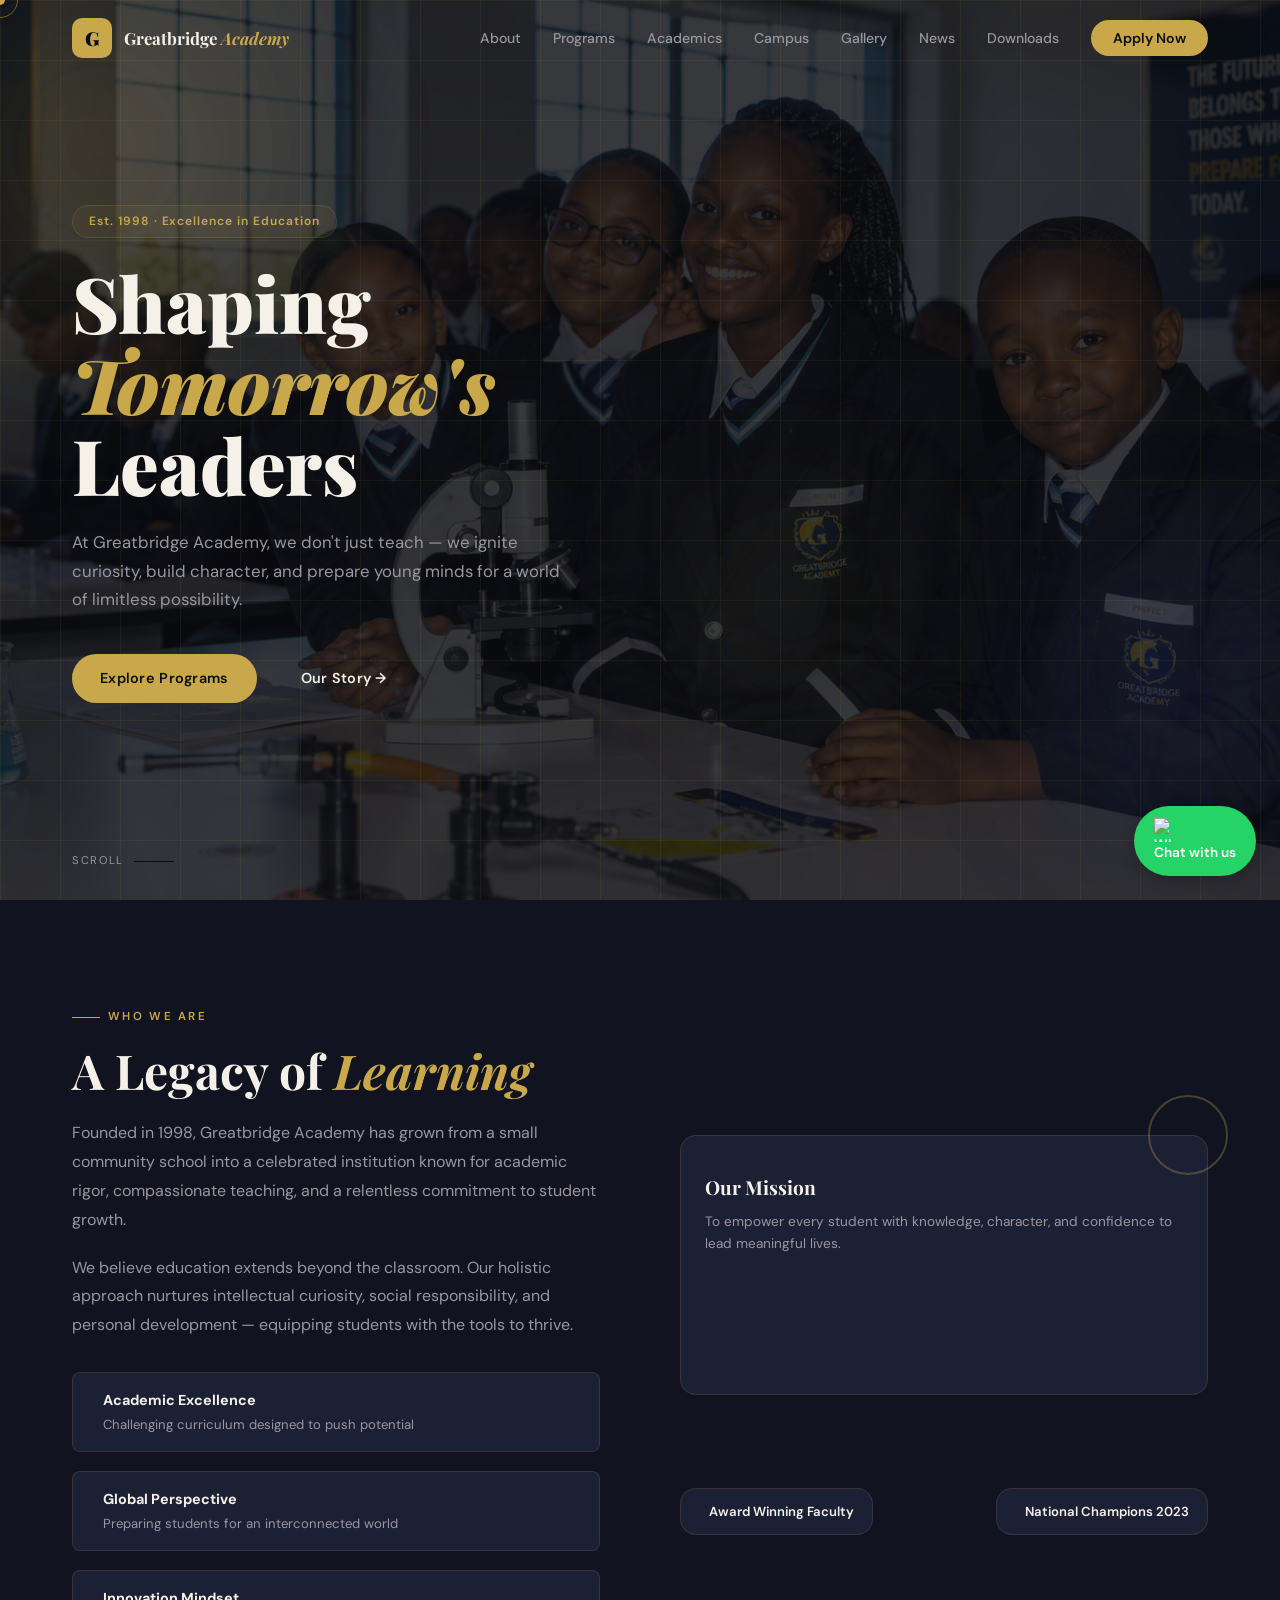
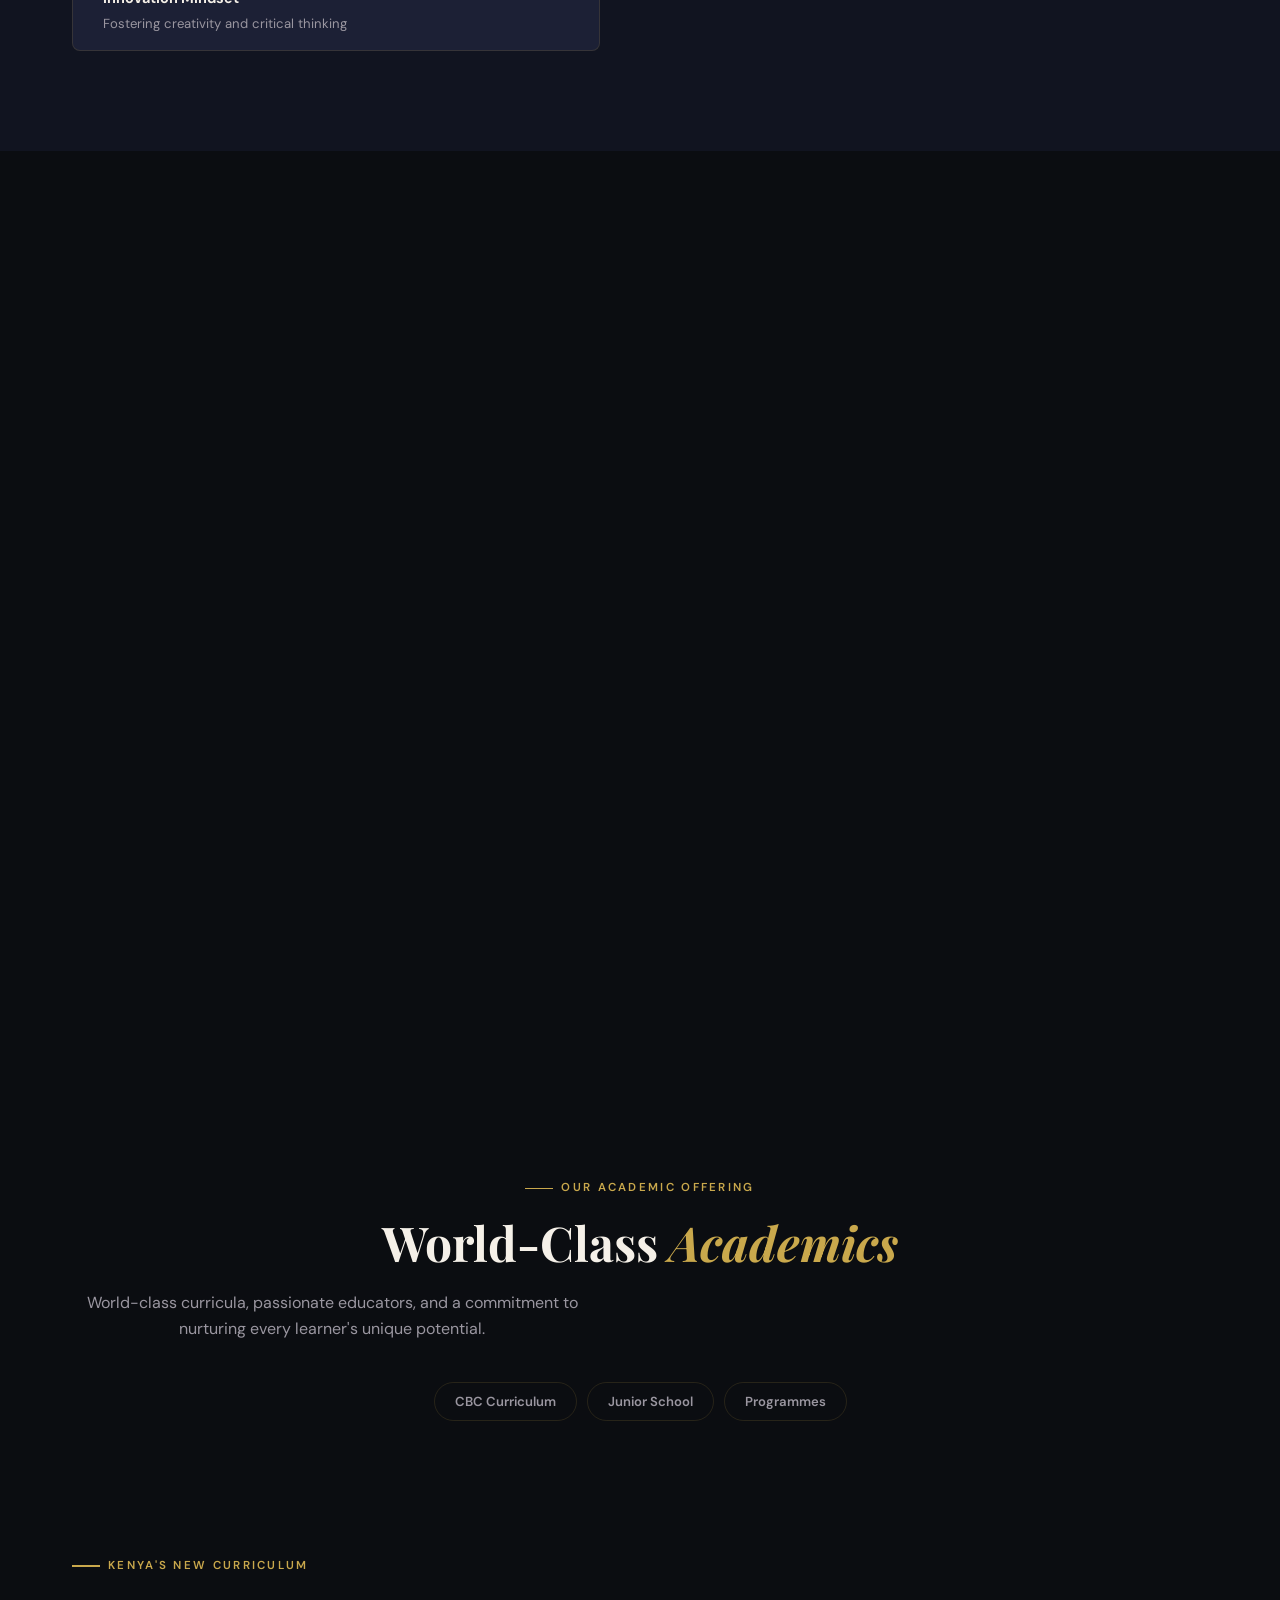
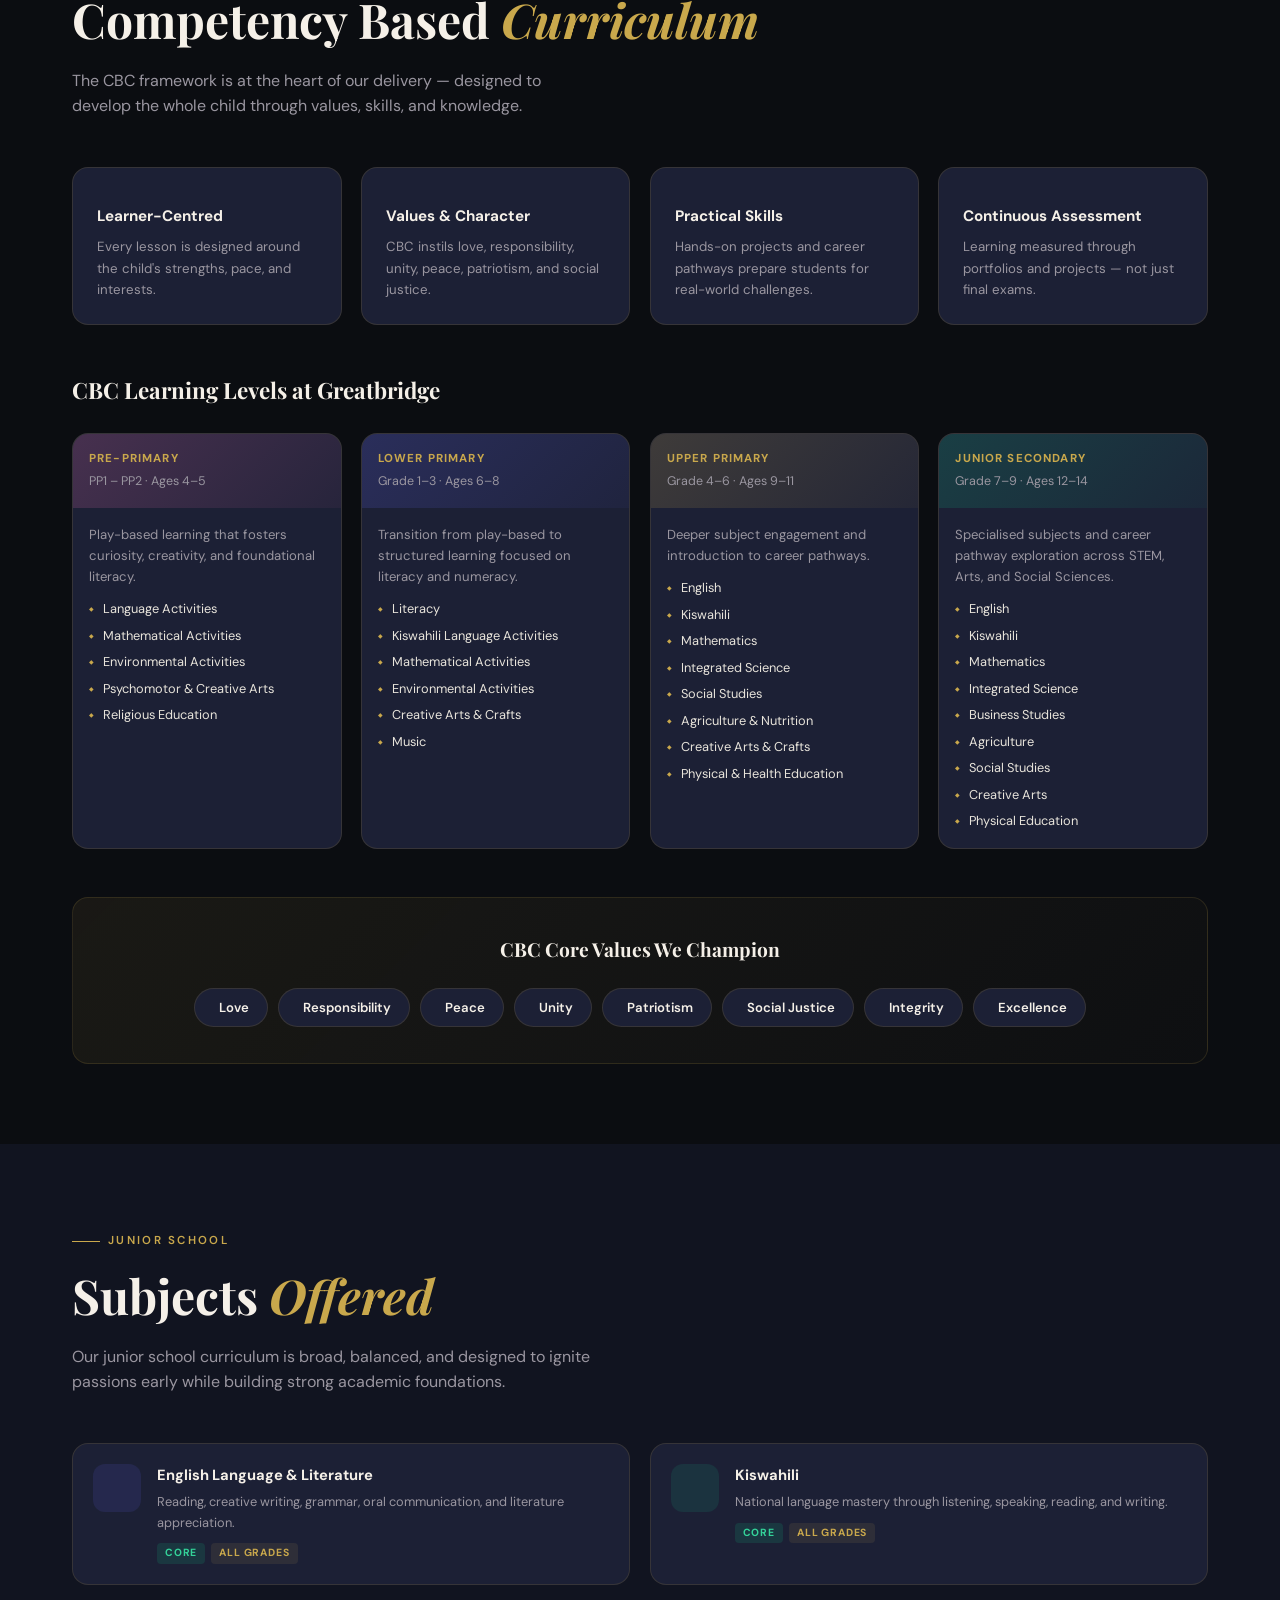
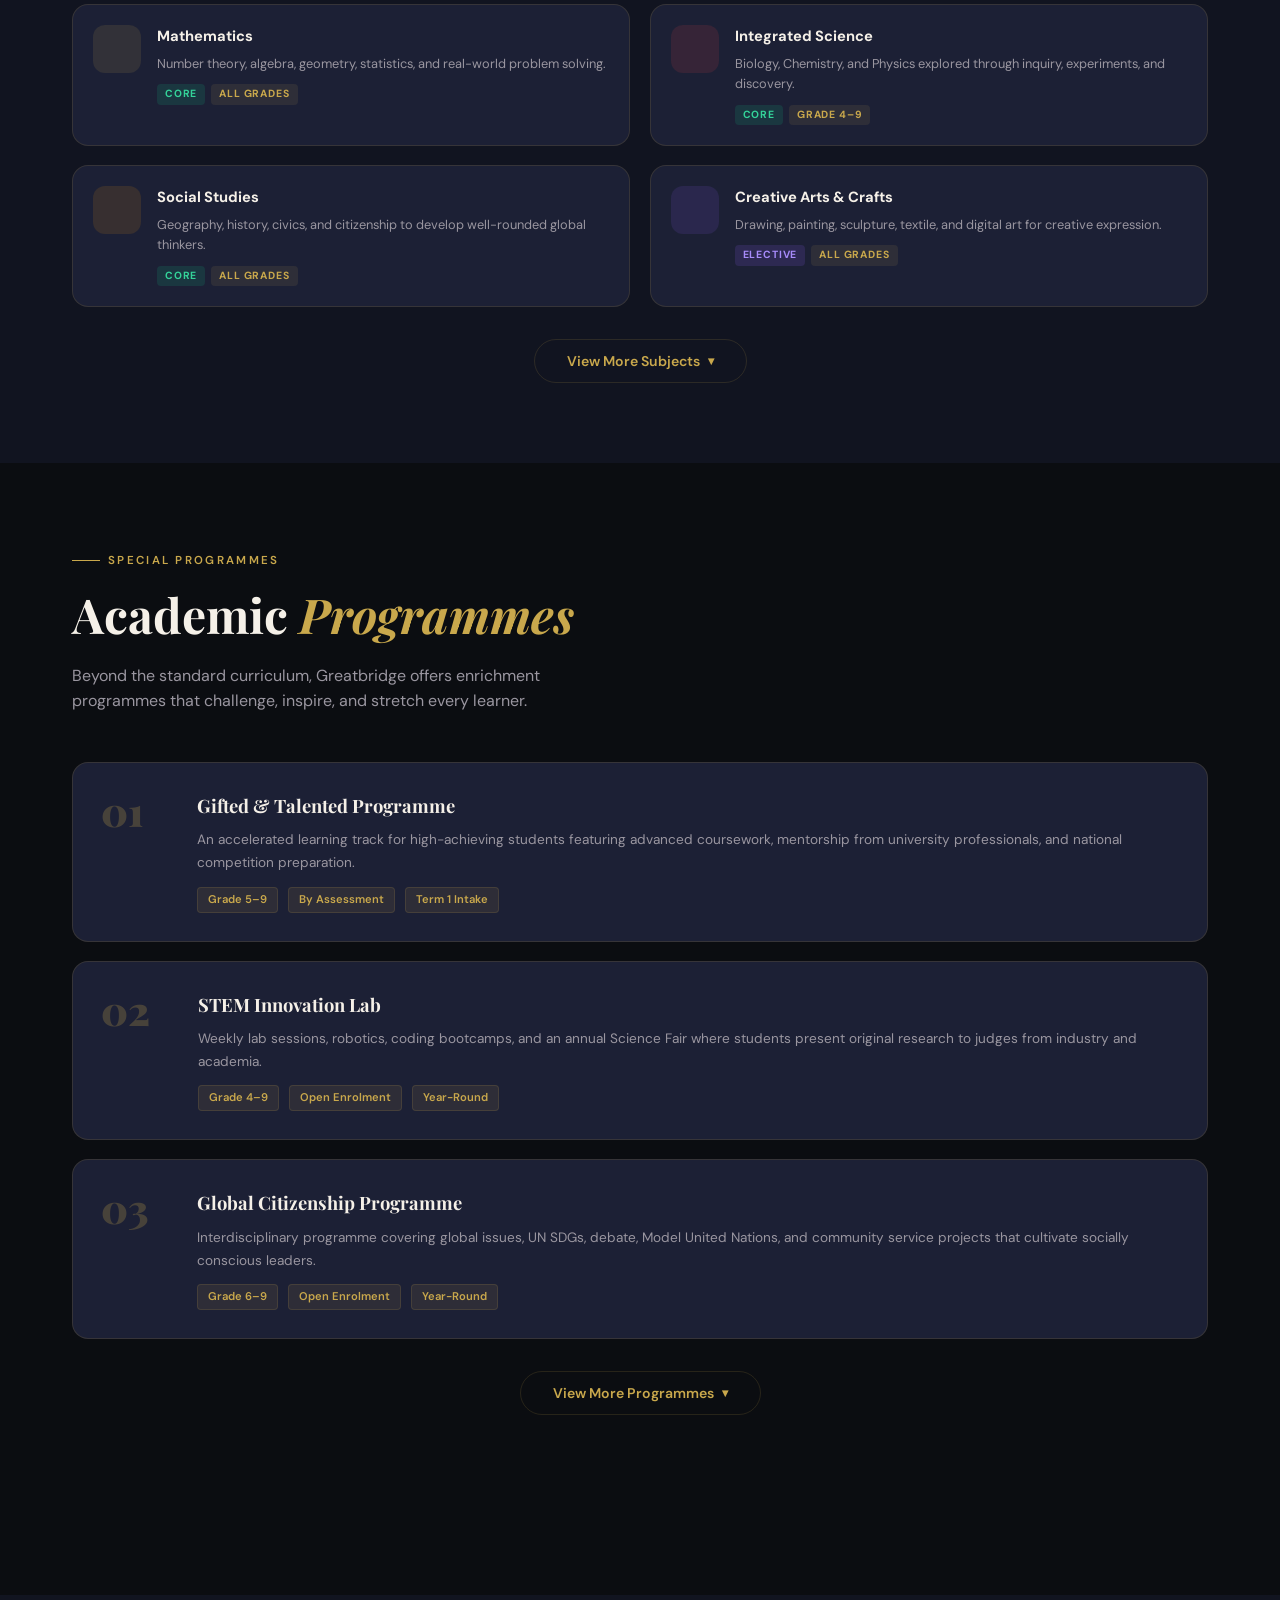
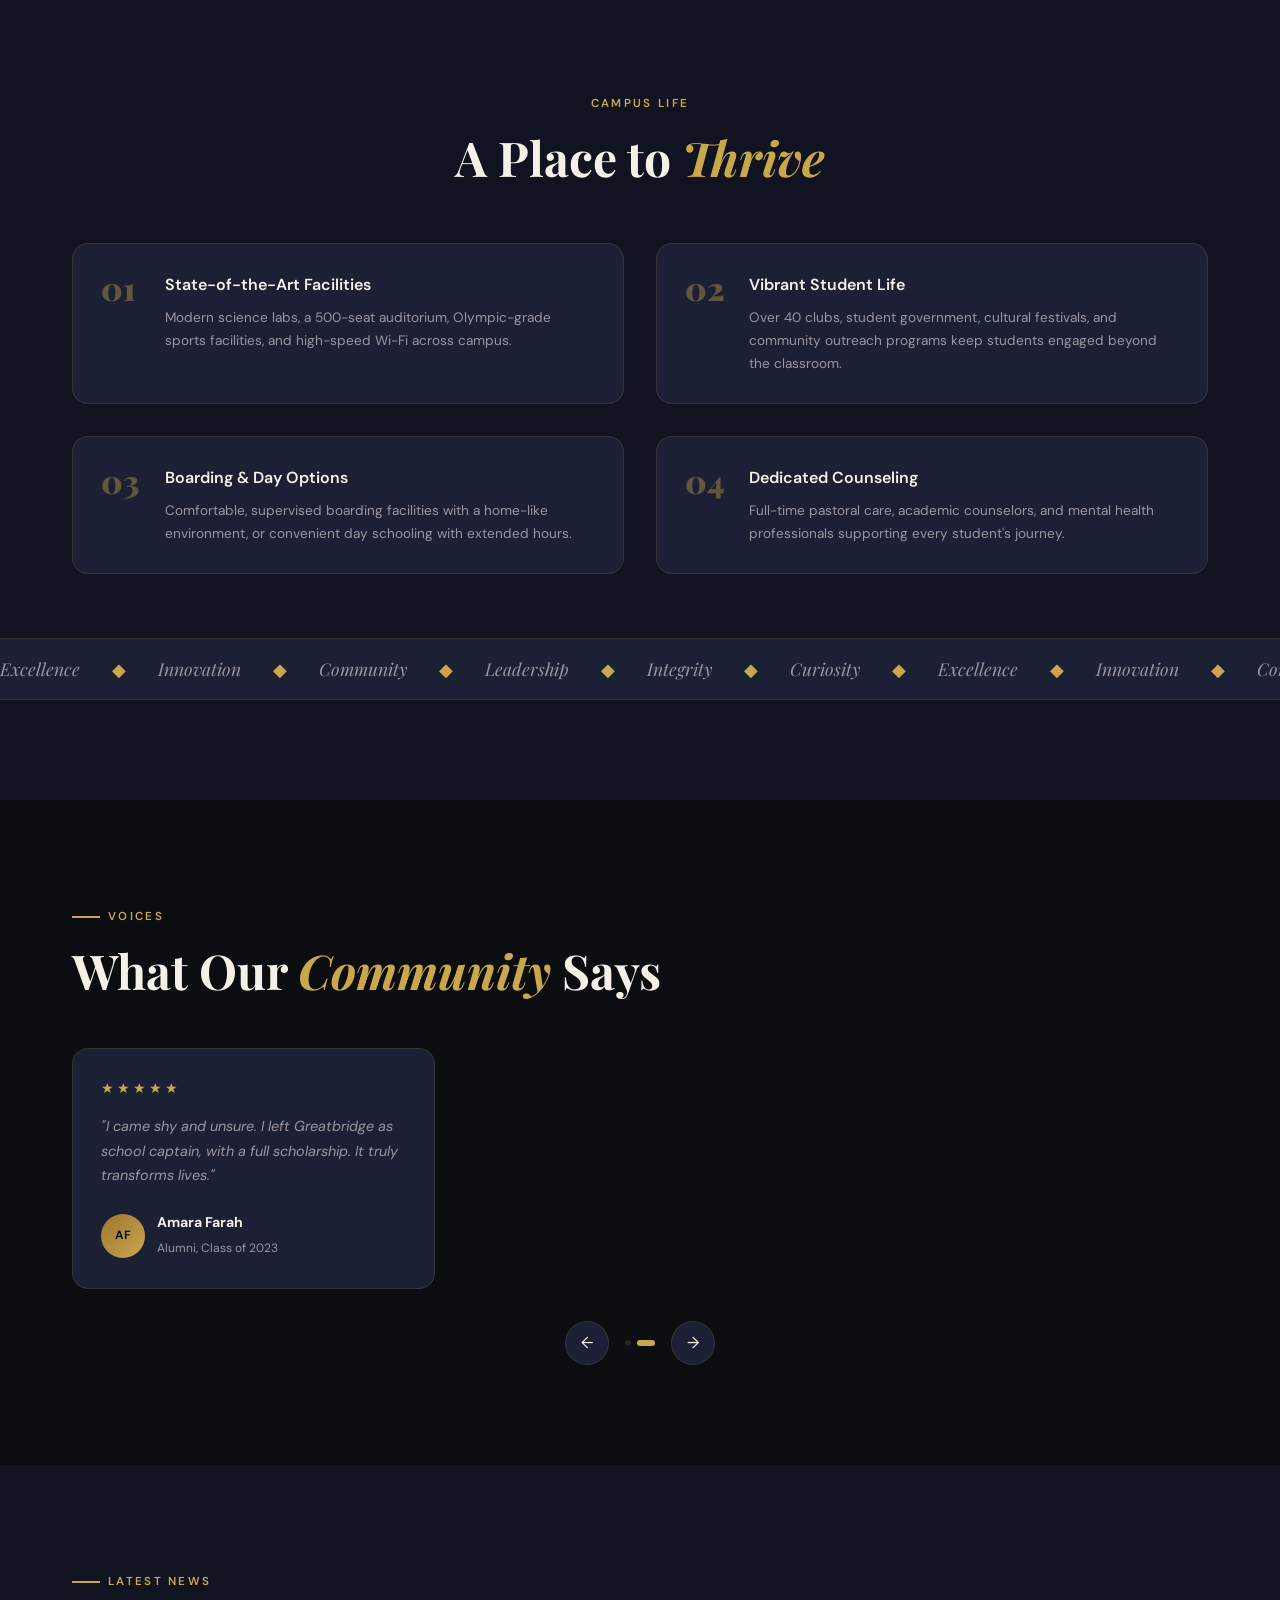
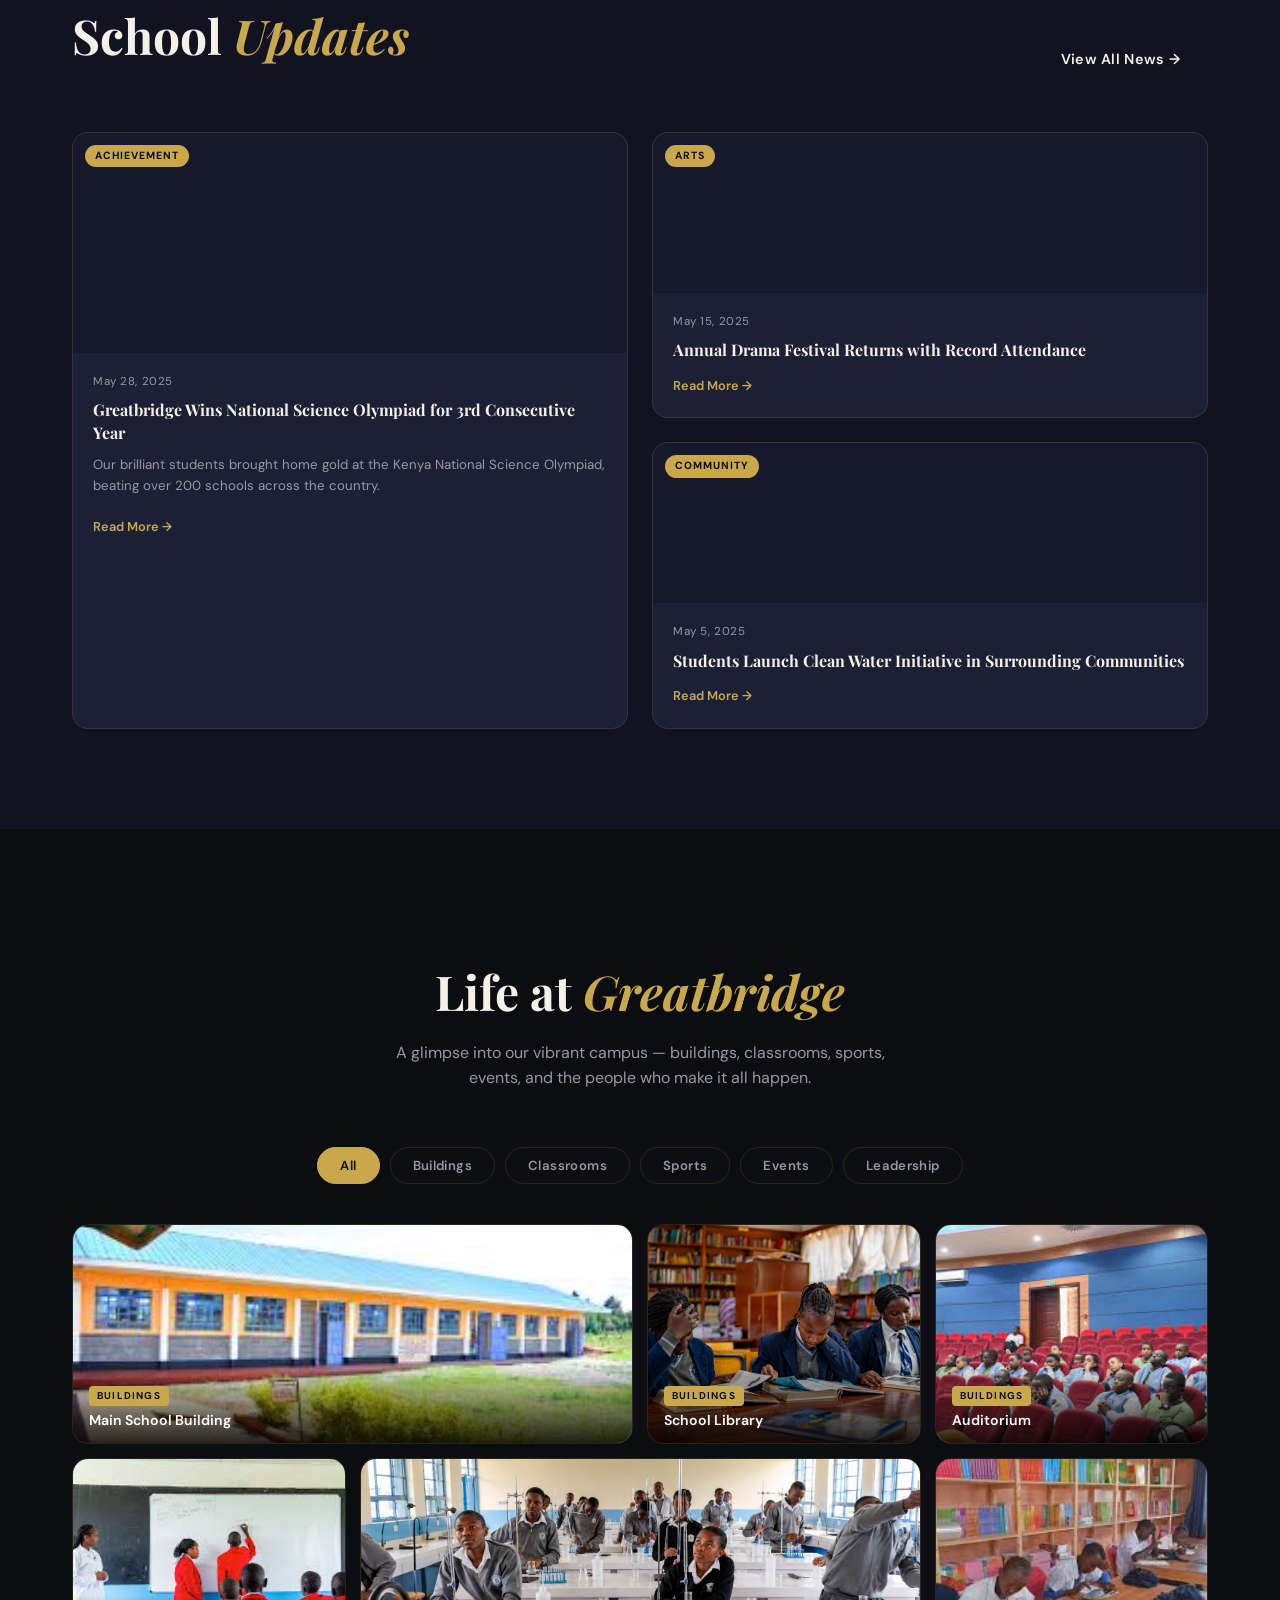
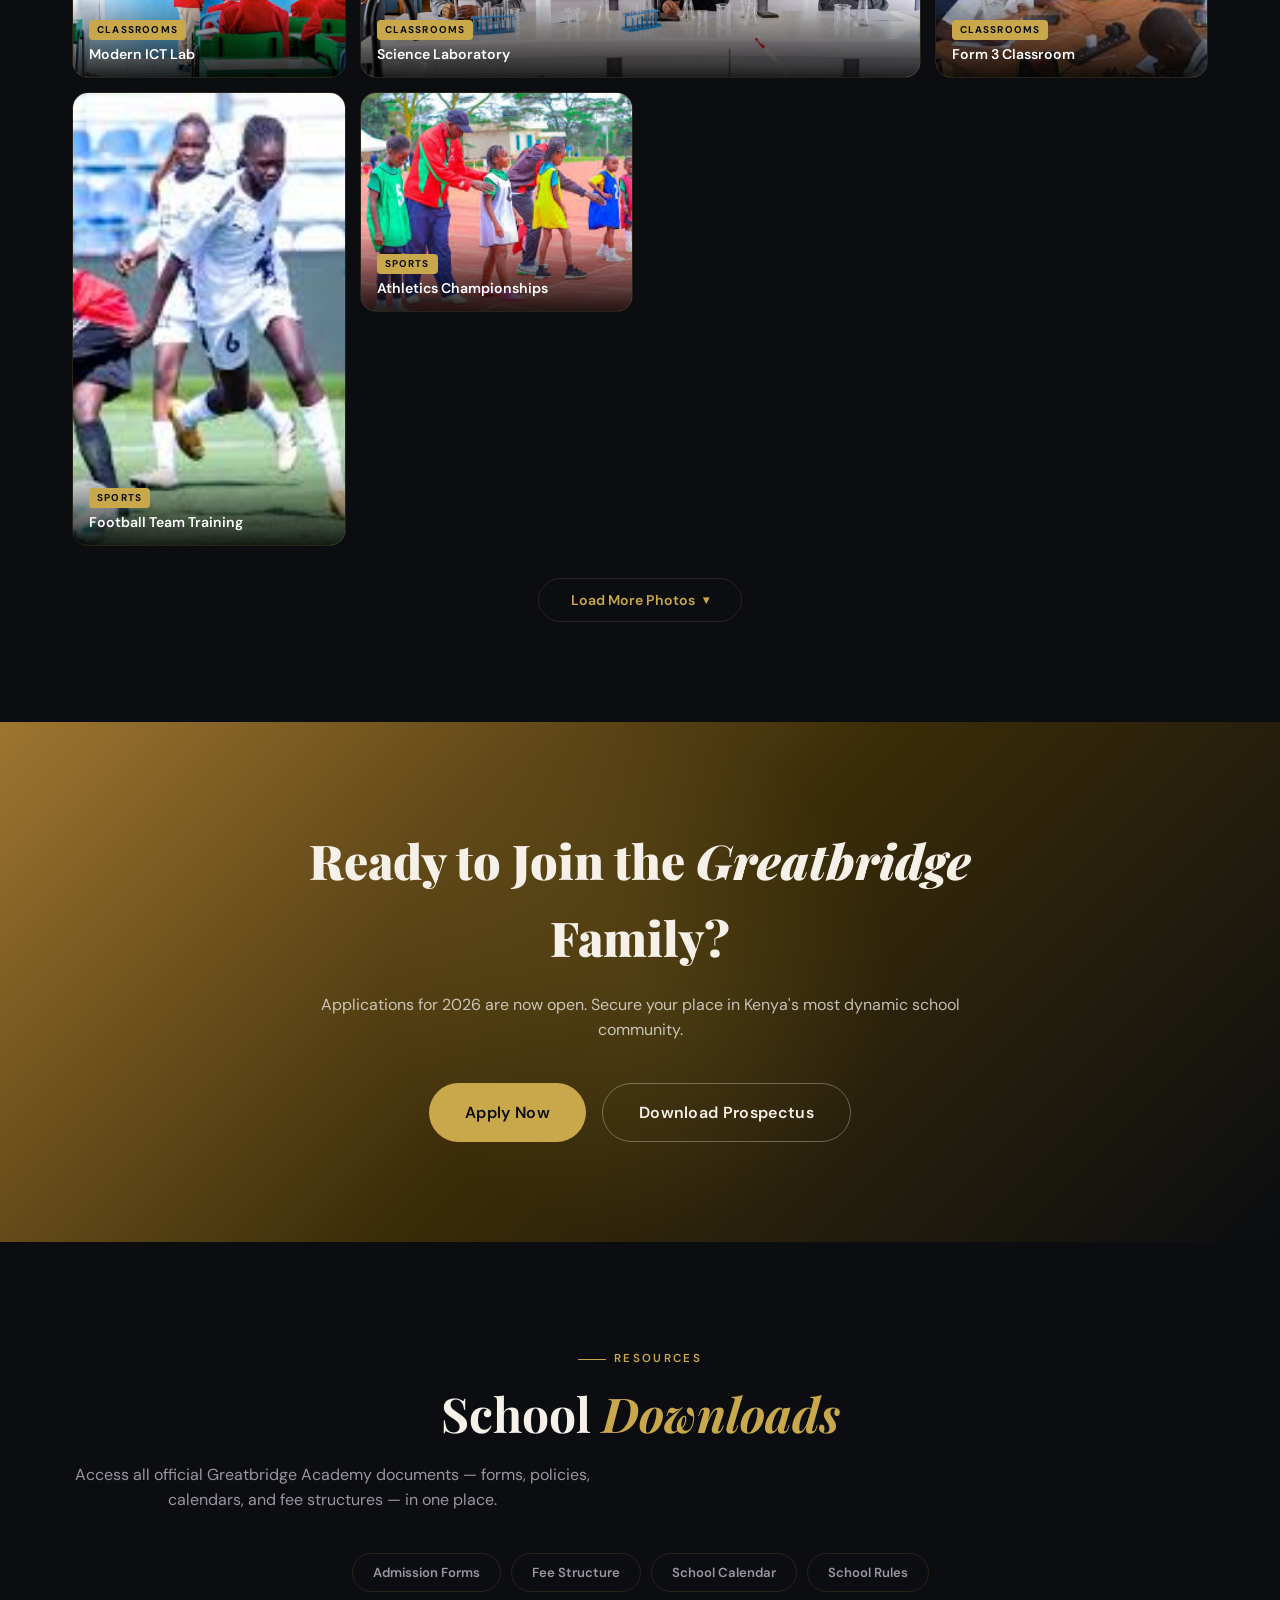
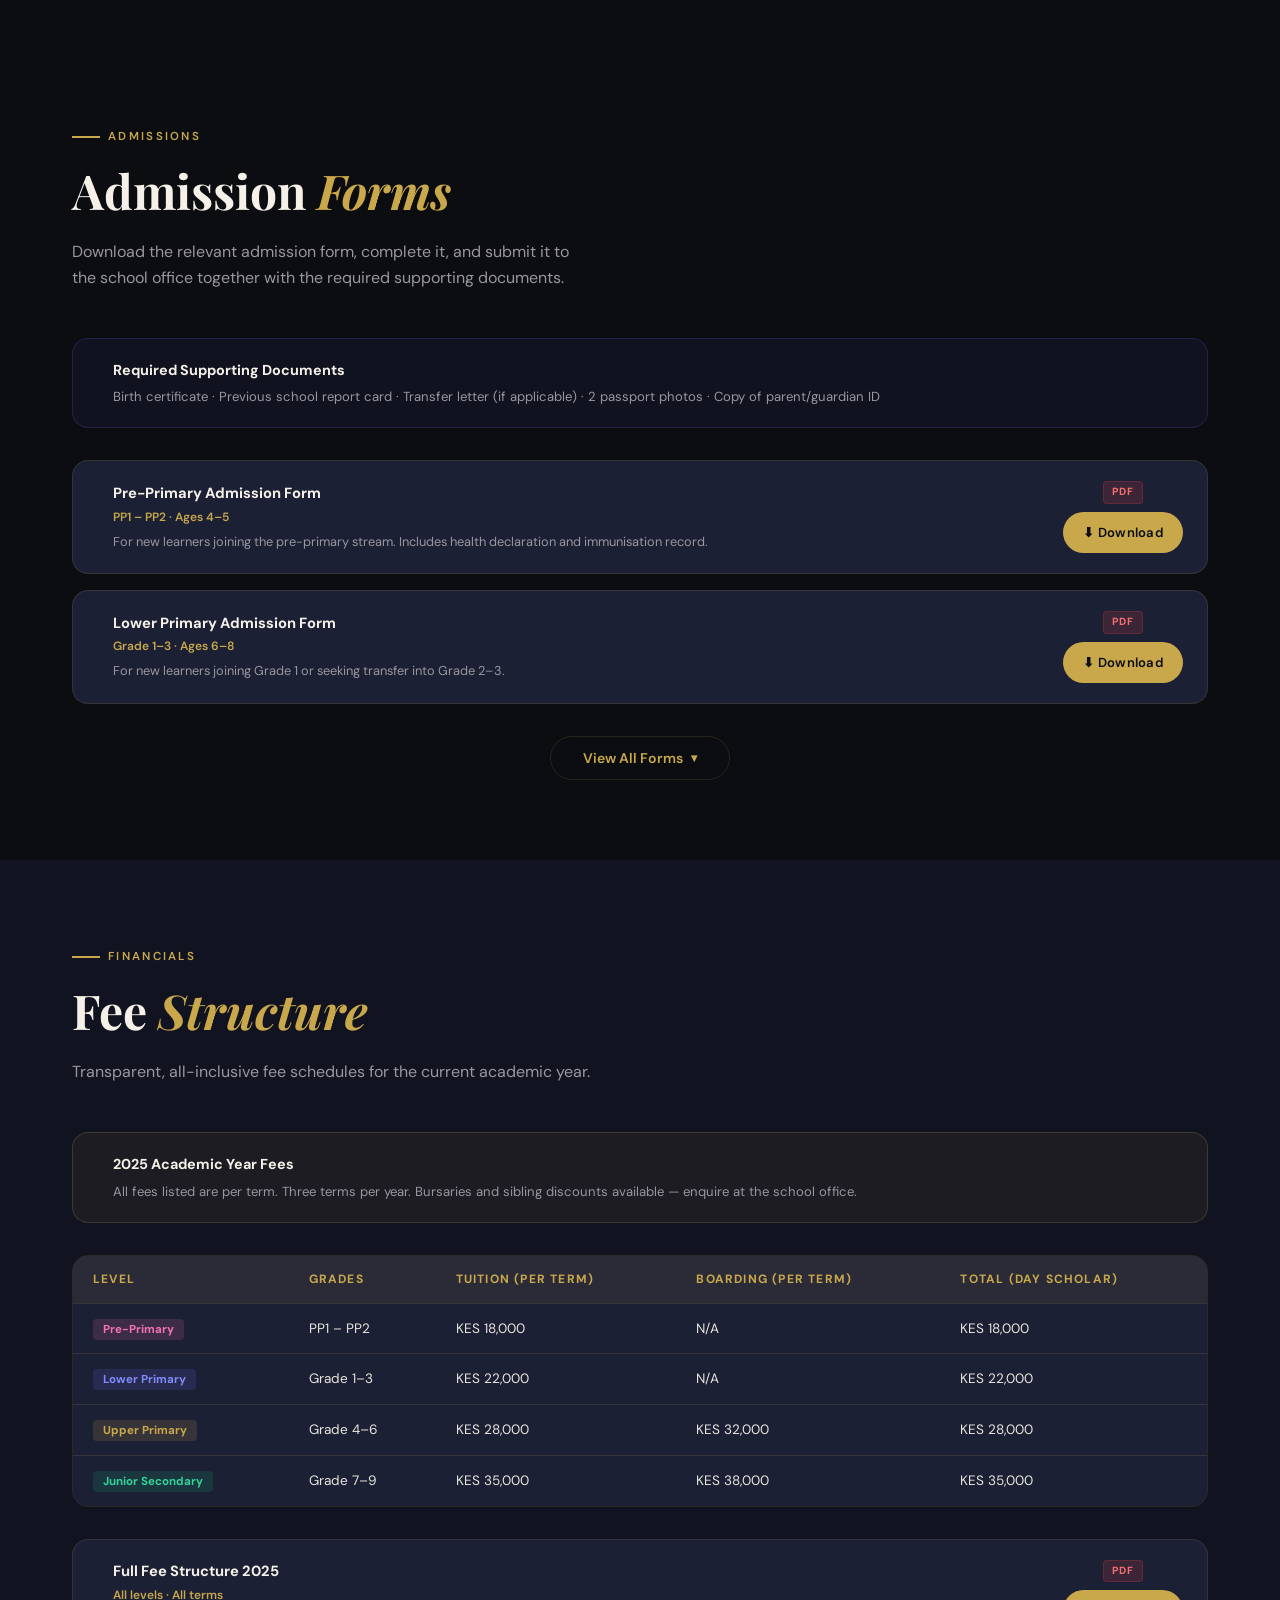
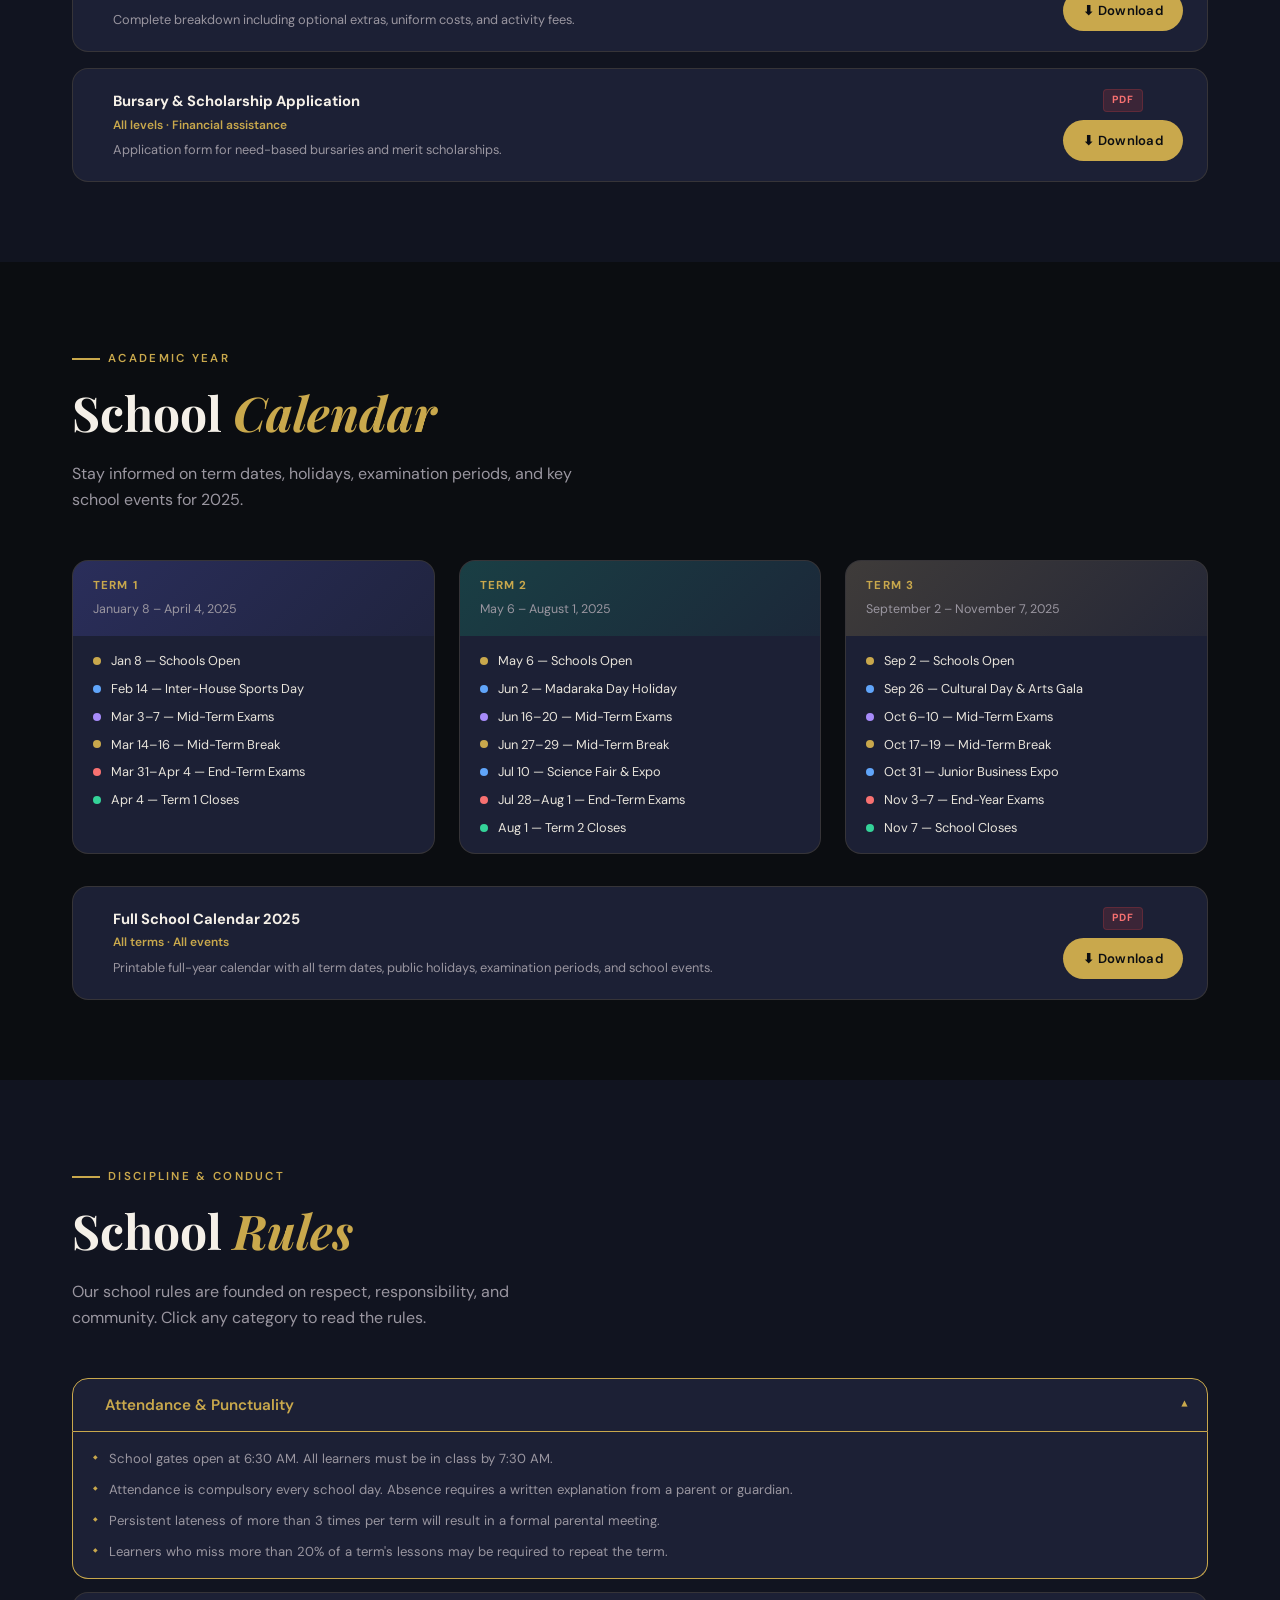
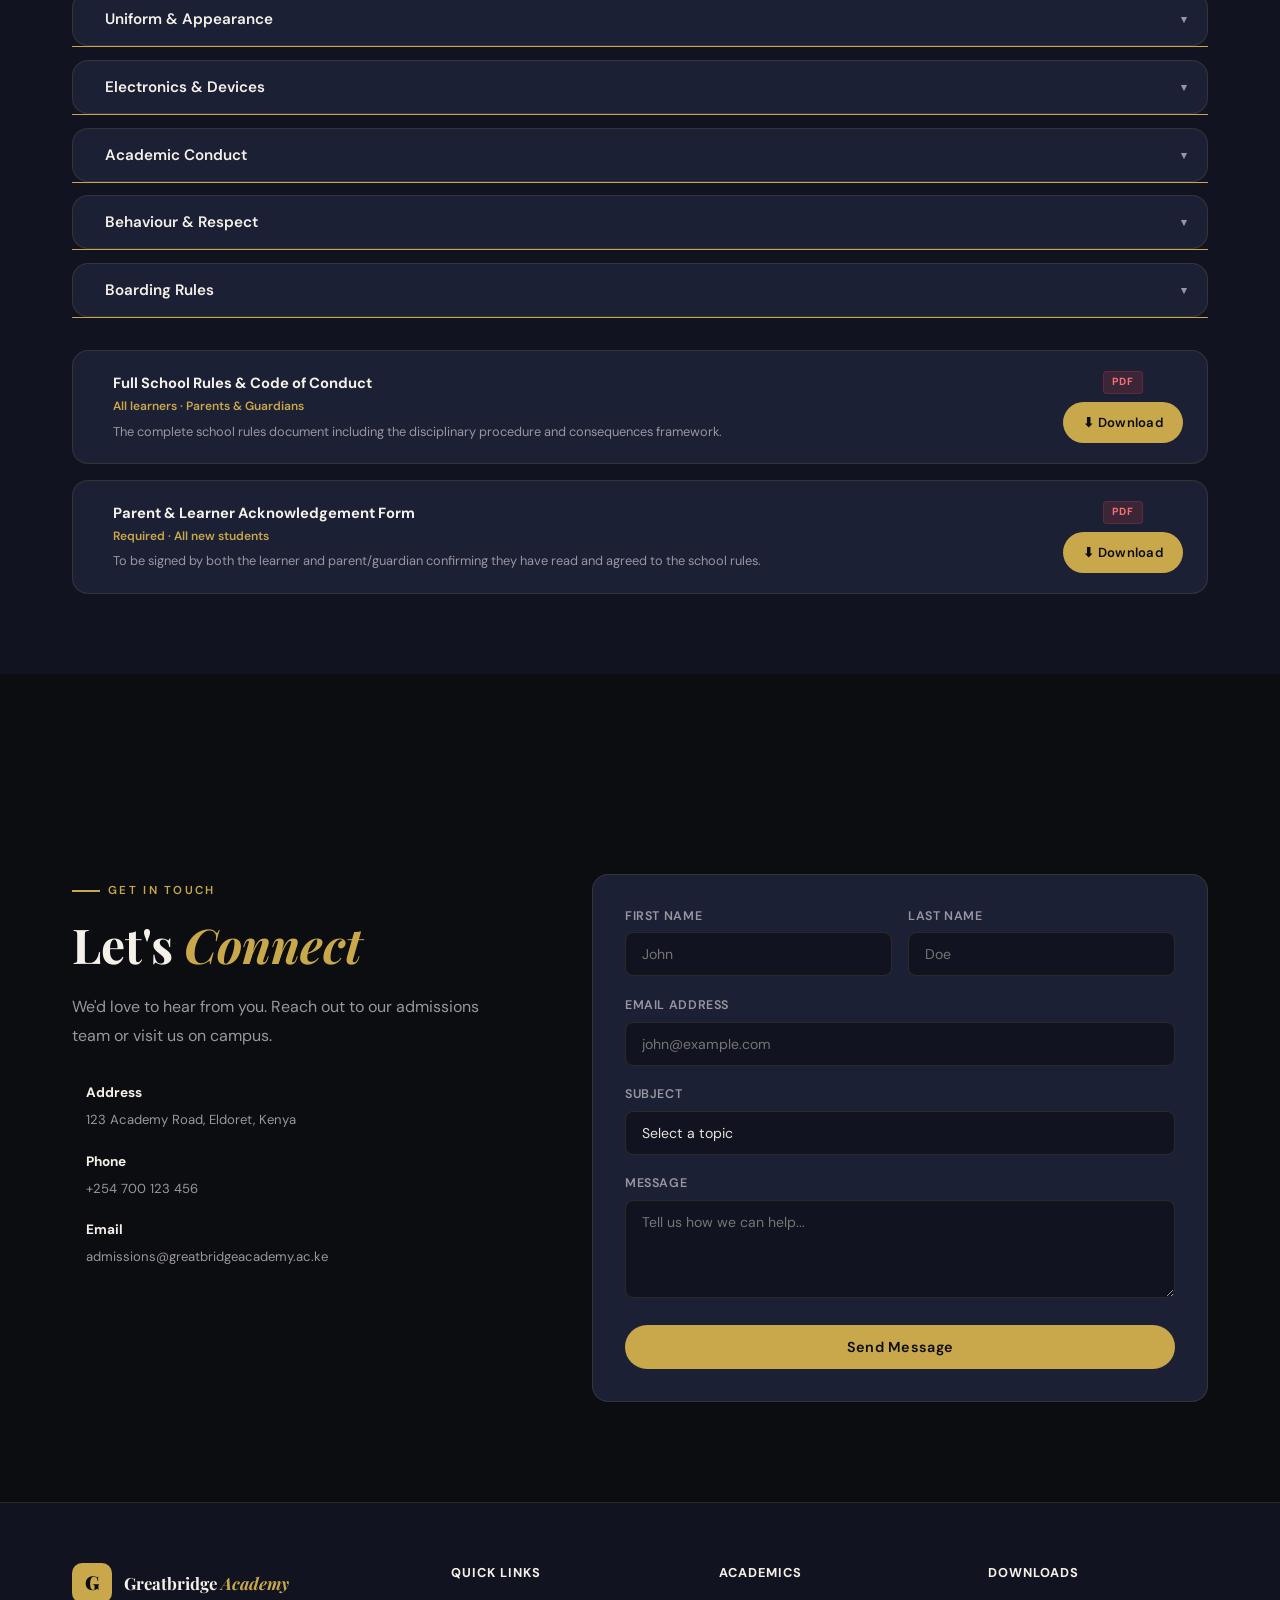
==== commit 012170e6: "Updated website content" ====
--- a/index.html
+++ b/index.html
@@ -164,7 +164,7 @@
  
 
 <div class="hero-bg">
-  <div class="hero-bg-photo"></div>   ← ADD THIS LINE
+  <div class="hero-bg-photo"></div> 
   <div class="hero-grid"></div>
   <div class="hero-orb hero-orb--1"></div>
   <div class="hero-orb hero-orb--2"></div>
@@ -361,7 +361,7 @@
             <div><strong>English Language & Literature</strong><p>Reading, creative writing, grammar, oral communication, and literature appreciation.</p><div class="subj-tags"><span class="tag-core">Core</span><span class="tag-grade">All Grades</span></div></div>
           </div>
           <div class="subj-card">
-            <div class="subj-icon" style="background:rgba(16,185,129,0.12);color:#34d399">🇰🇪</div>
+            <div class="subj-icon" style="background:rgba(16,185,129,0.12);color:#34d399"></div>
             <div><strong>Kiswahili</strong><p>National language mastery through listening, speaking, reading, and writing.</p><div class="subj-tags"><span class="tag-core">Core</span><span class="tag-grade">All Grades</span></div></div>
           </div>
           <div class="subj-card">
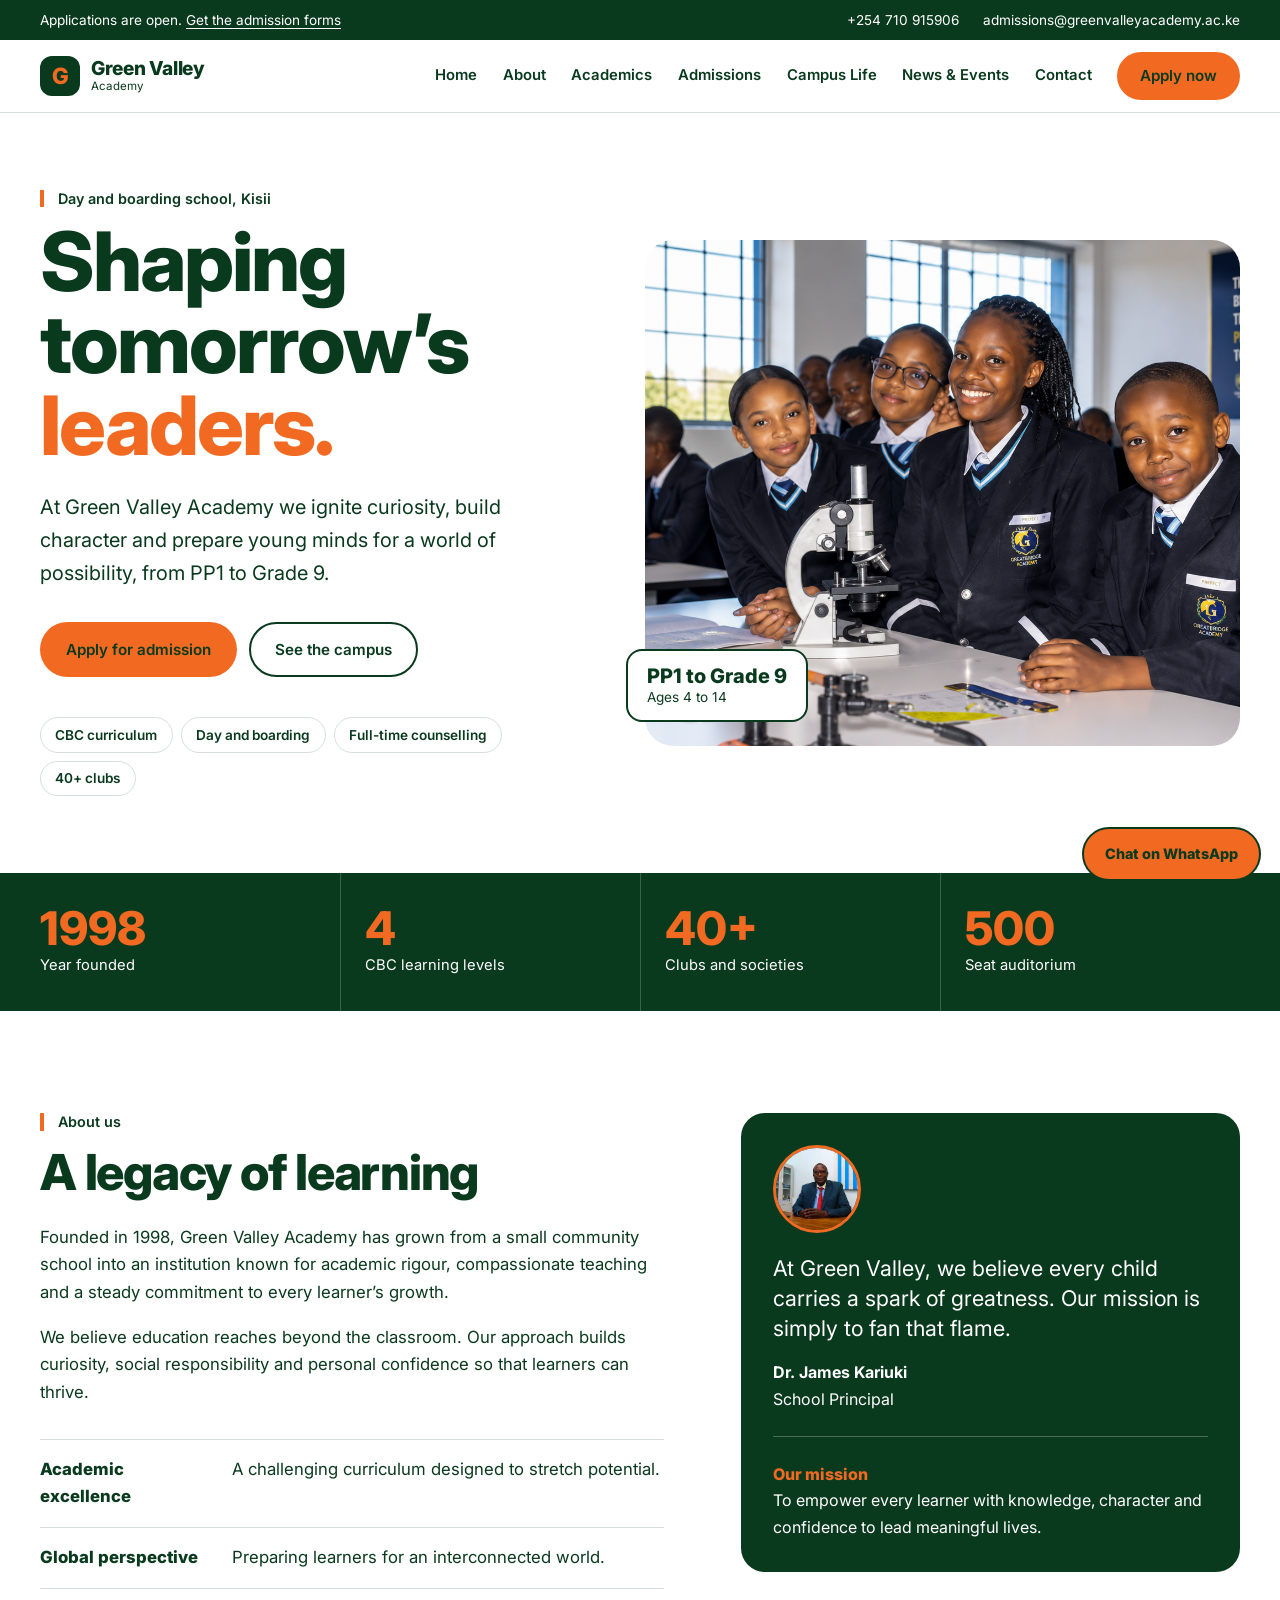
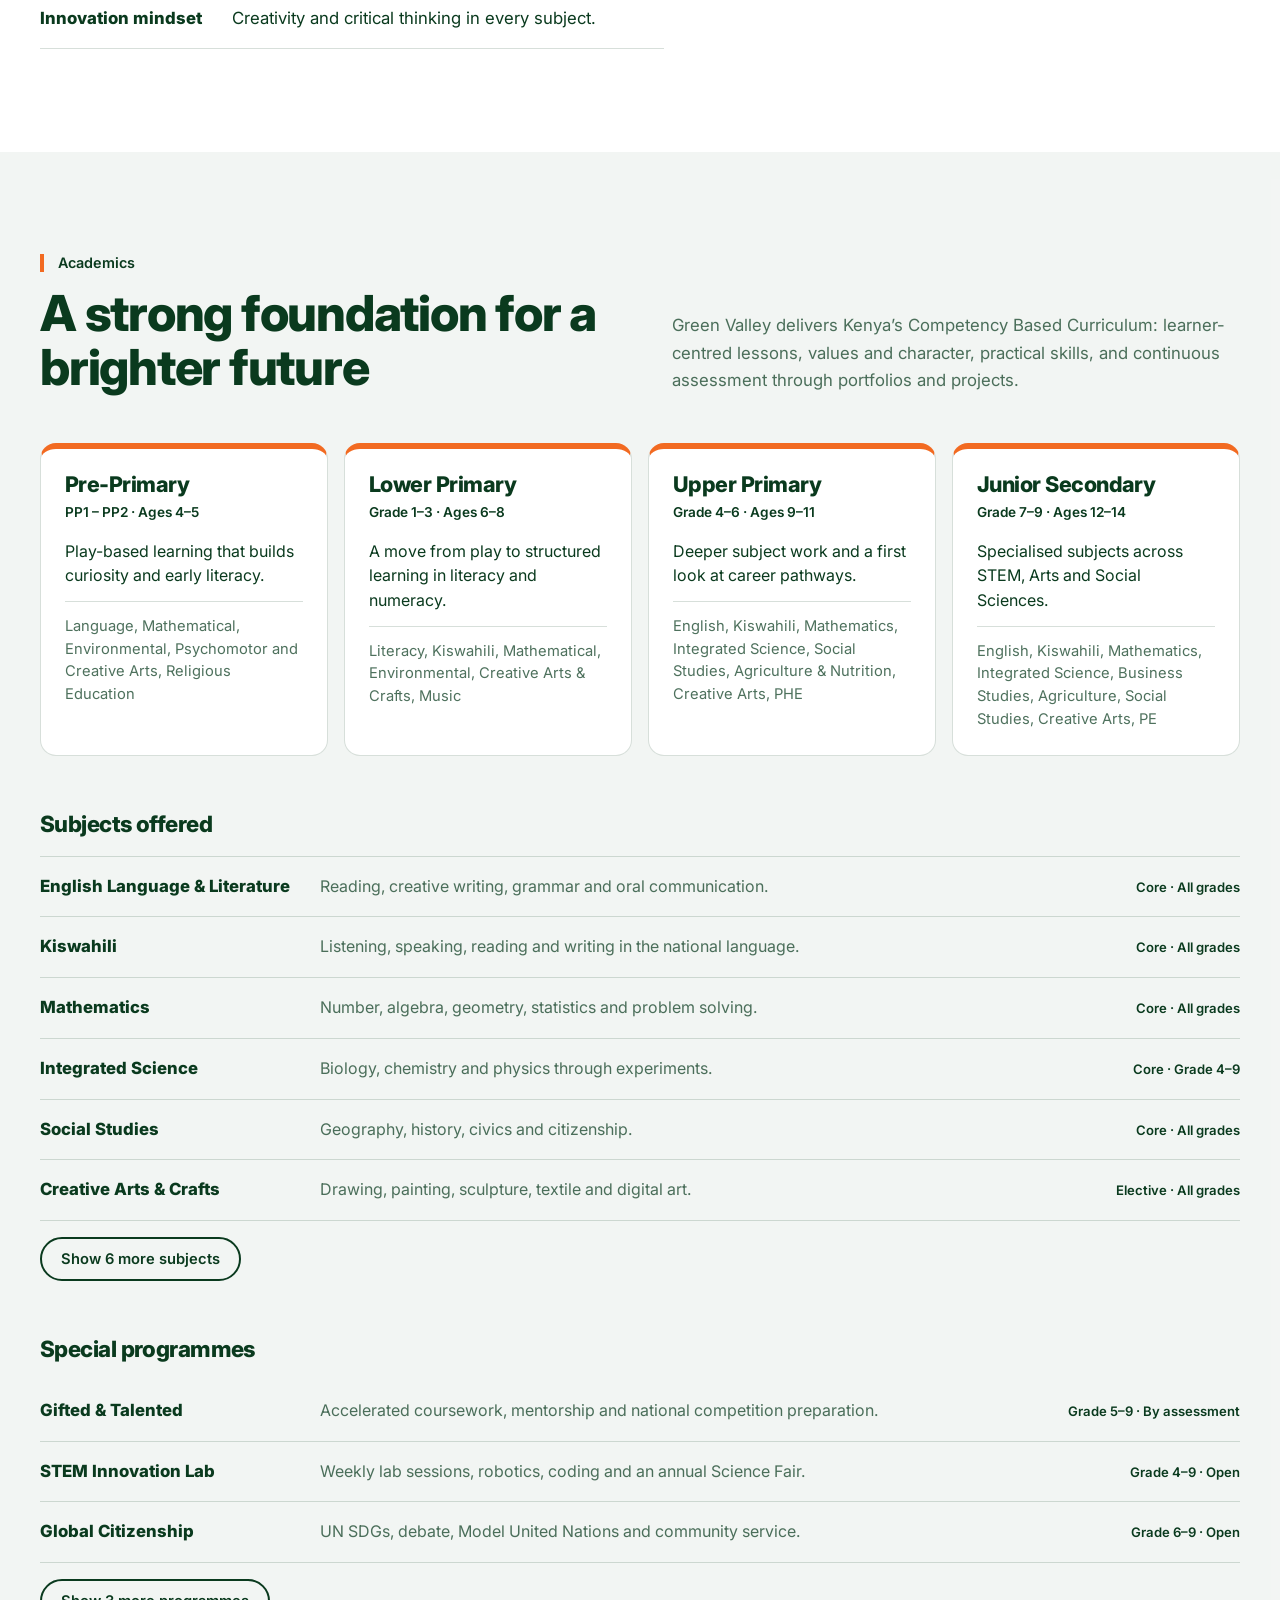
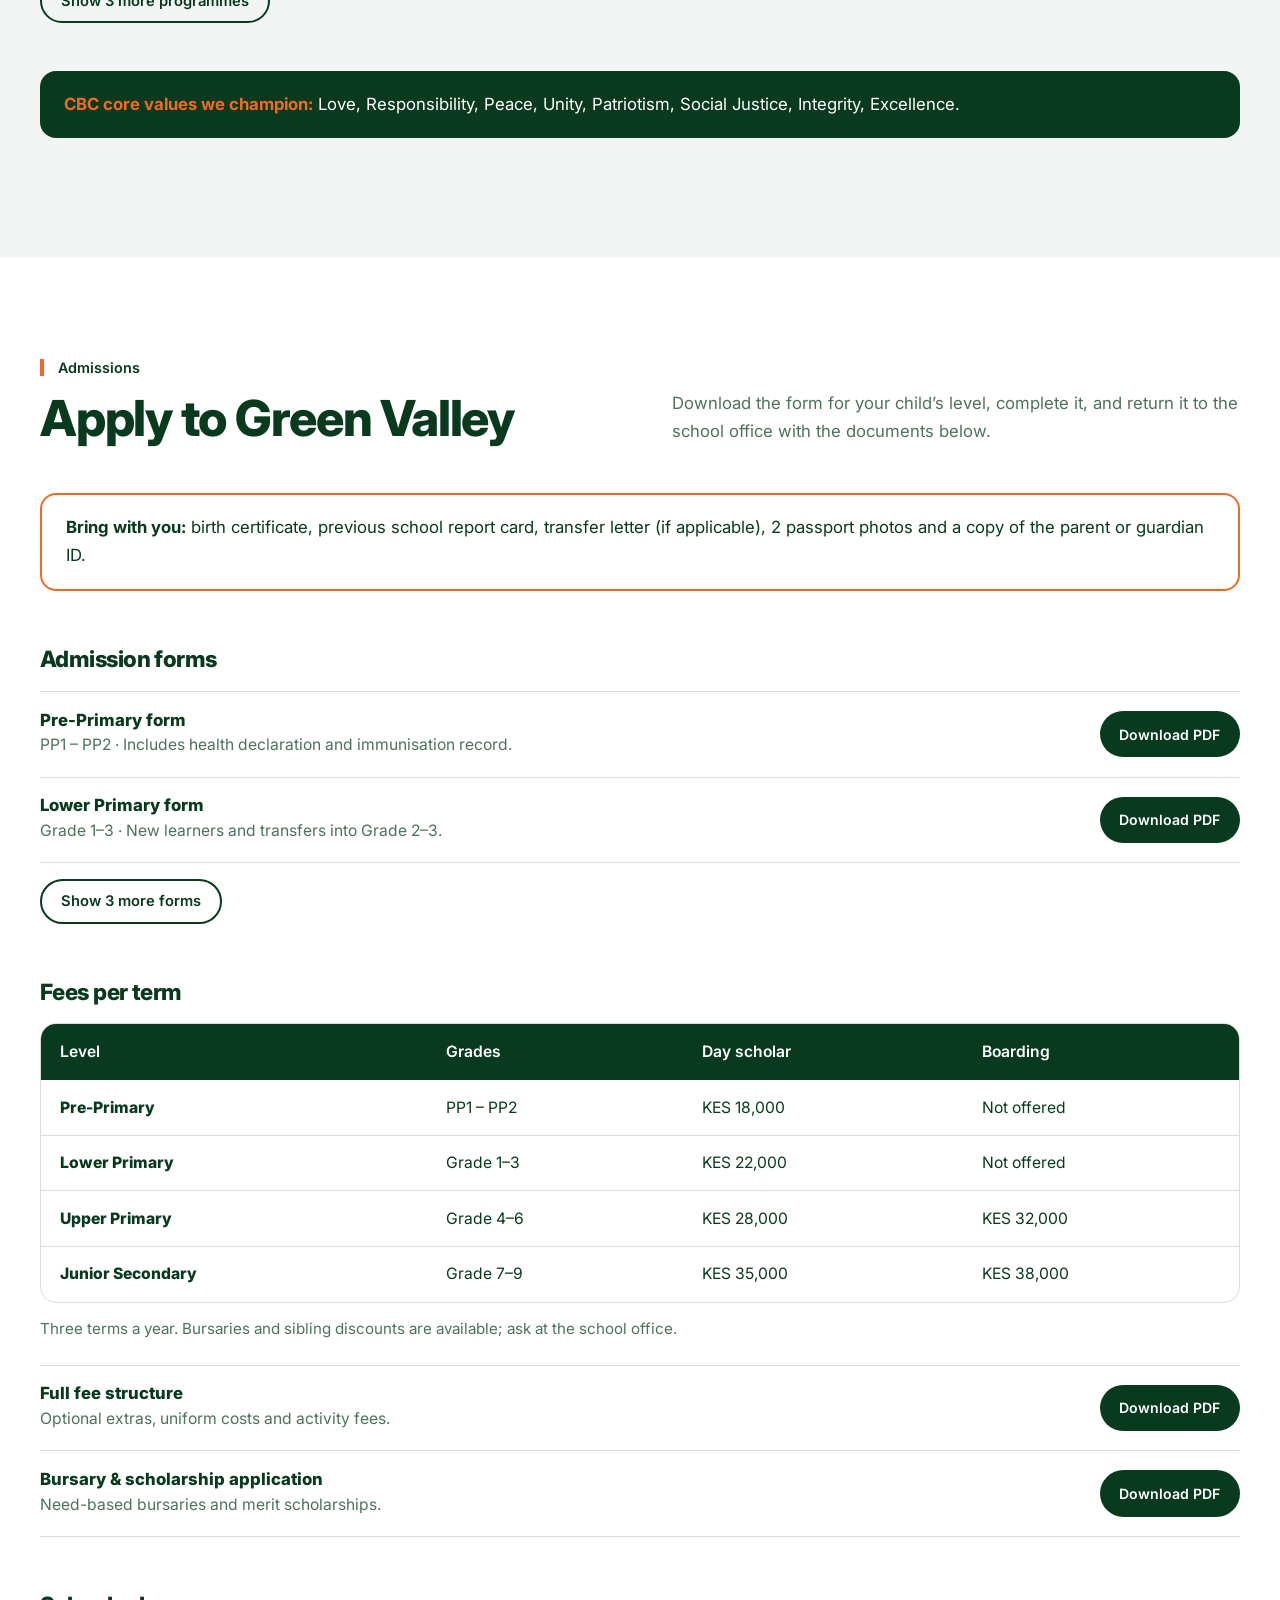
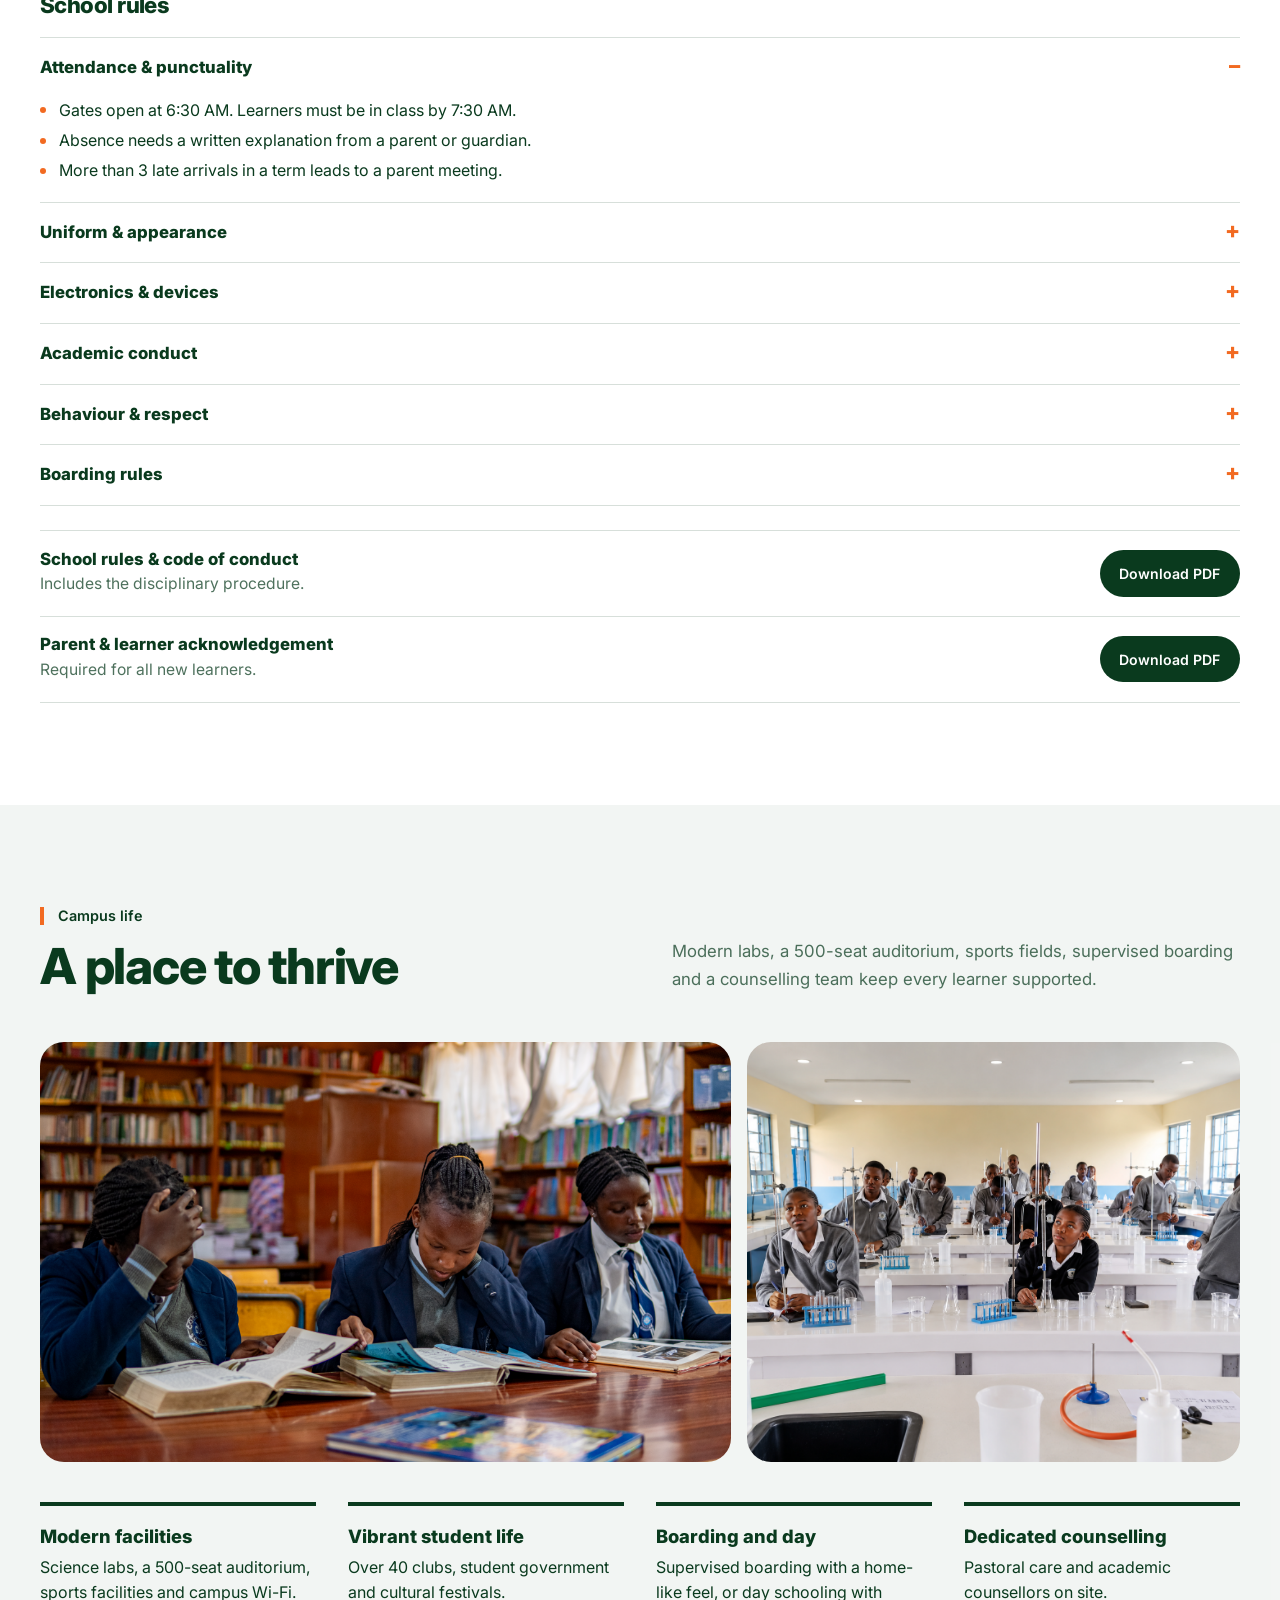
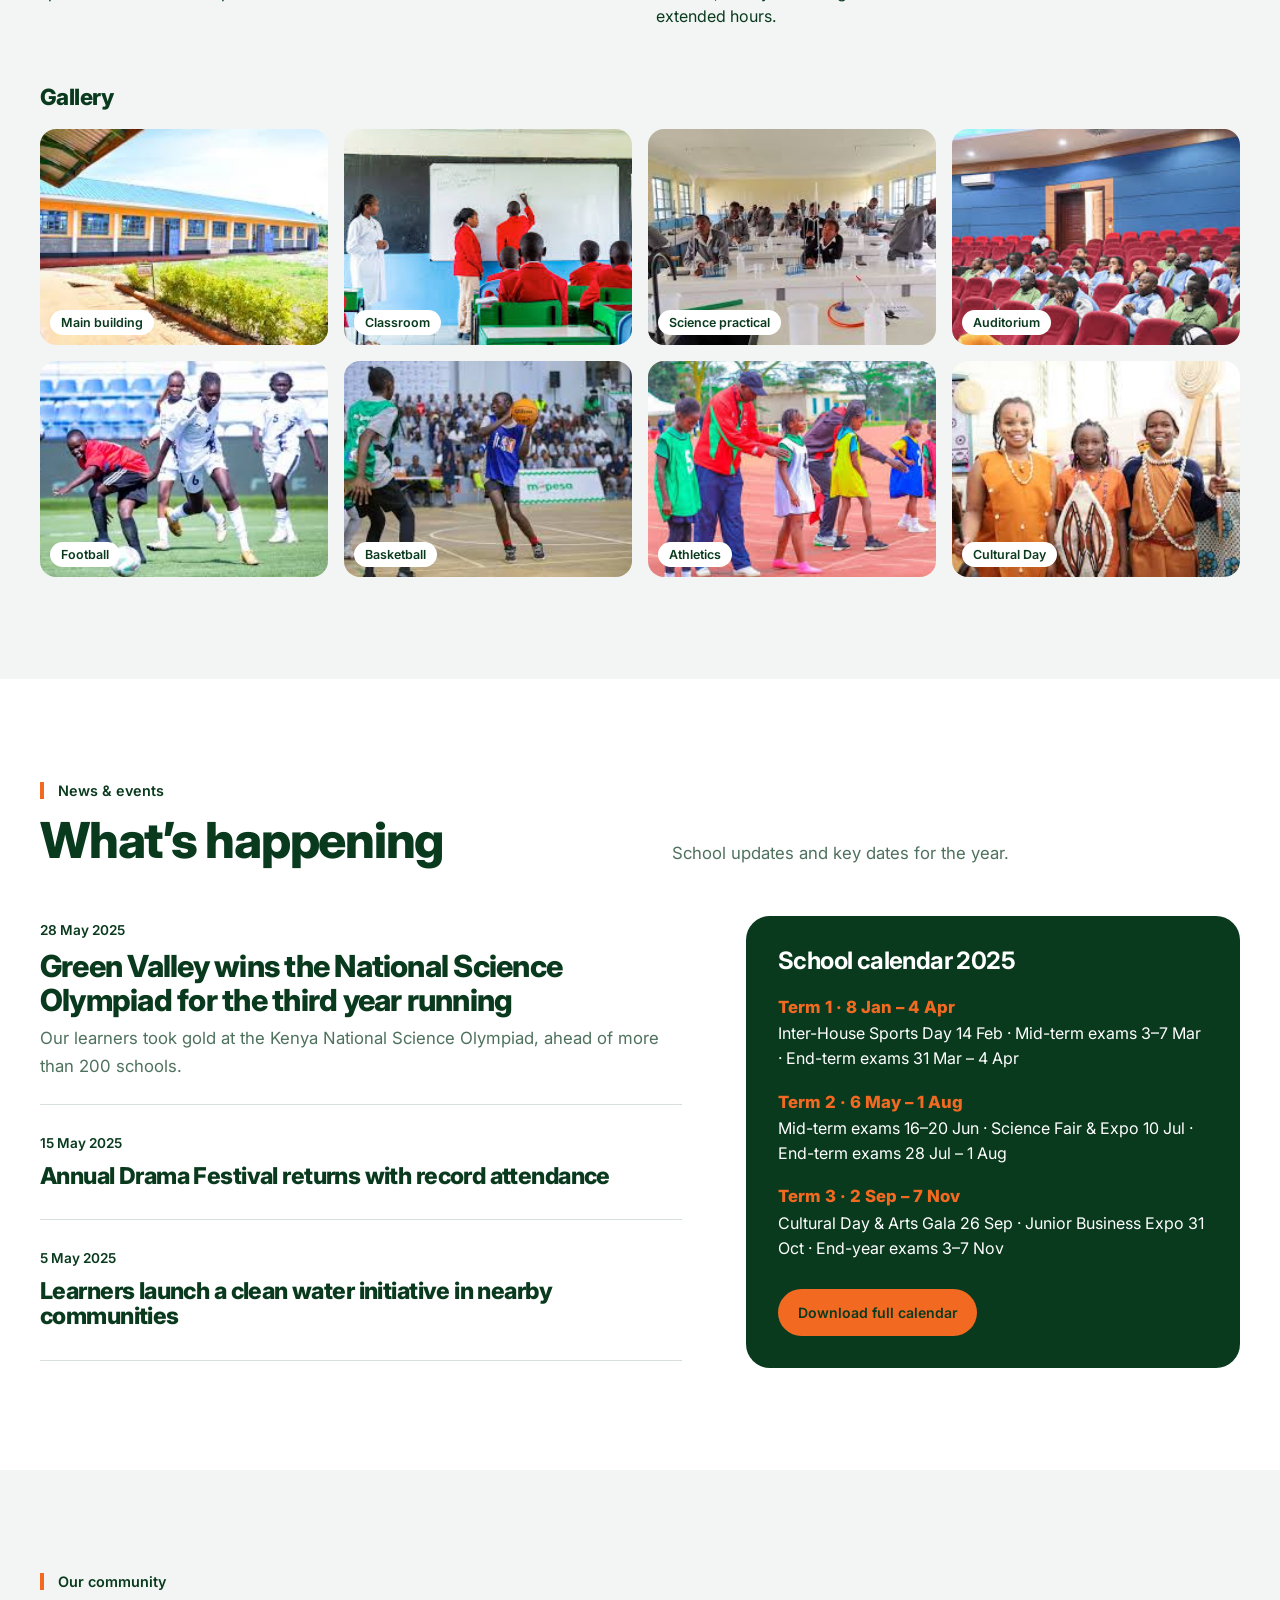
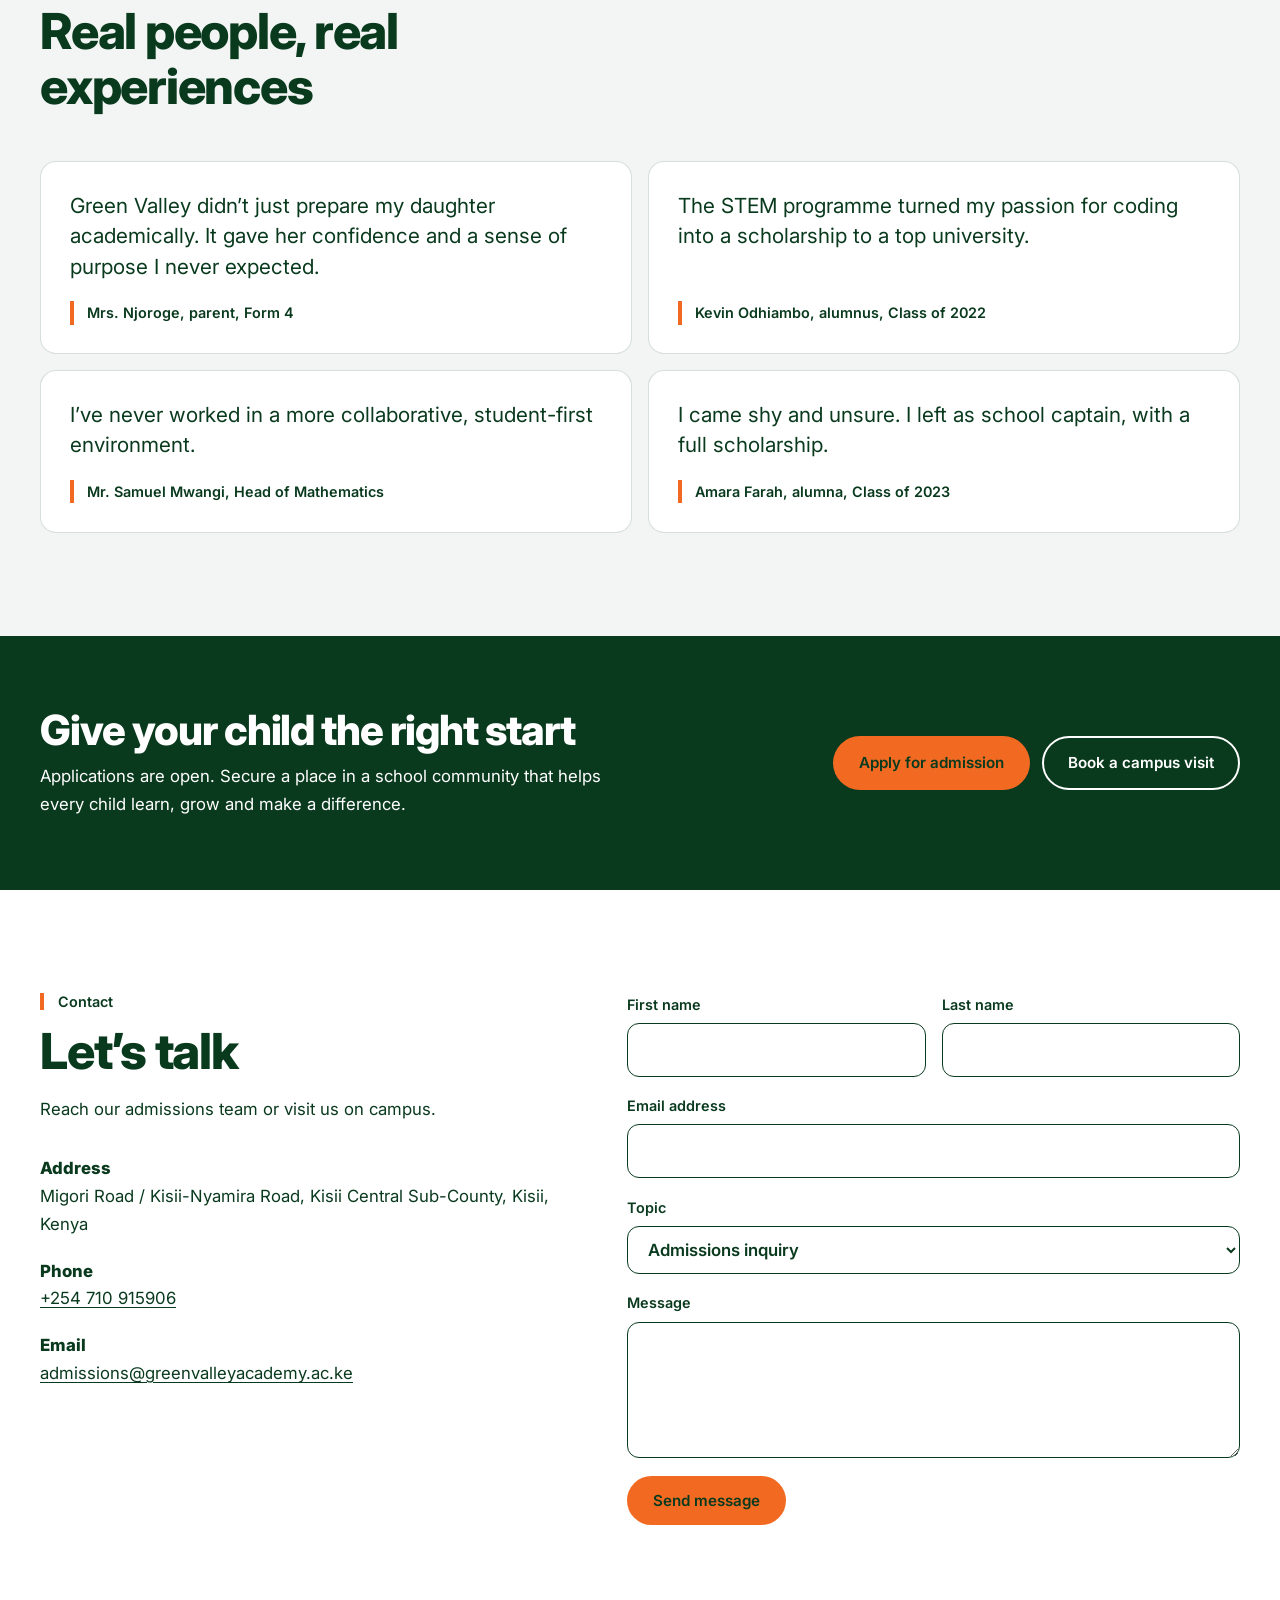
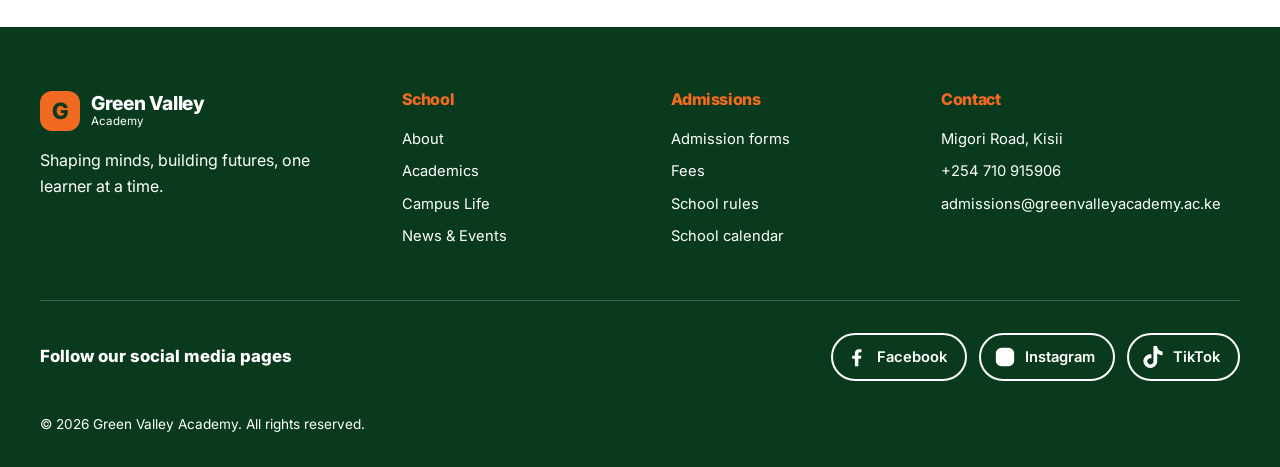
==== commit 39bda838: "Redesign site as Green Valley Academy: green theme, Inter font, new sitemap, social links" ====
--- a/index.html
+++ b/index.html
@@ -3,1025 +3,378 @@
 <head>
   <meta charset="UTF-8" />
   <meta name="viewport" content="width=device-width, initial-scale=1.0" />
-  <title>Greatbridge Academy</title>
-  <link rel="stylesheet" href="styles.css" />
+  <title>Green Valley Academy | Kisii, Kenya</title>
+  <meta name="description" content="Green Valley Academy is a CBC day and boarding school in Kisii, Kenya, for learners from PP1 to Grade 9." />
   <link rel="preconnect" href="https://fonts.googleapis.com" />
   <link rel="preconnect" href="https://fonts.gstatic.com" crossorigin />
-  <link href="https://fonts.googleapis.com/css2?family=Playfair+Display:ital,wght@0,400;0,700;0,900;1,400&family=DM+Sans:wght@300;400;500;600&display=swap" rel="stylesheet" />
-  <style>
-    html { scroll-behavior: smooth; }
-
-    /* ── Show More / Accordion shared styles ── */
-    .hidden-item { display: none !important; }
-
-    .show-more-btn {
-      display: flex;
-      align-items: center;
-      justify-content: center;
-      gap: 8px;
-      margin: 2rem auto 0;
-      padding: 12px 32px;
-      border-radius: 50px;
-      border: 1.5px solid var(--border);
-      background: transparent;
-      color: var(--gold);
-      font-family: var(--ff-body);
-      font-size: 0.88rem;
-      font-weight: 600;
-      cursor: pointer;
-      transition: all 0.3s ease;
-    }
-    .show-more-btn:hover {
-      background: var(--gold);
-      color: var(--bg);
-      border-color: var(--gold);
-      transform: translateY(-2px);
-      box-shadow: 0 8px 24px rgba(201,168,76,0.25);
-    }
-    .show-more-btn .btn-arrow {
-      font-size: 0.75rem;
-      transition: transform 0.3s;
-    }
-    .show-more-btn.expanded .btn-arrow { transform: rotate(180deg); }
-
-    /* ── Accordion (School Rules) ── */
-    .accordion-rule { margin-bottom: 0.8rem; }
-    .accordion-trigger {
-      width: 100%;
-      display: flex;
-      align-items: center;
-      justify-content: space-between;
-      padding: 16px 20px;
-      background: var(--surface);
-      border: 1px solid var(--border);
-      border-radius: var(--radius);
-      cursor: pointer;
-      font-family: var(--ff-body);
-      font-size: 0.95rem;
-      font-weight: 600;
-      color: var(--cream);
-      text-align: left;
-      transition: all 0.3s ease;
-    }
-    .accordion-trigger:hover { border-color: var(--gold); }
-    .accordion-trigger.open { 
-      border-bottom-left-radius: 0; 
-      border-bottom-right-radius: 0;
-      border-color: var(--gold);
-      color: var(--gold);
-    }
-    .accordion-trigger-left { display: flex; align-items: center; gap: 12px; }
-    .accordion-icon { font-size: 1.3rem; }
-    .accordion-chevron {
-      font-size: 0.7rem;
-      color: var(--text-muted);
-      transition: transform 0.3s;
-      flex-shrink: 0;
-    }
-    .accordion-trigger.open .accordion-chevron { transform: rotate(180deg); color: var(--gold); }
-    .accordion-body {
-      max-height: 0;
-      overflow: hidden;
-      background: var(--surface);
-      border: 1px solid var(--gold);
-      border-top: none;
-      border-bottom-left-radius: var(--radius);
-      border-bottom-right-radius: var(--radius);
-      transition: max-height 0.4s ease, padding 0.3s ease;
-    }
-    .accordion-body.open { max-height: 400px; }
-    .accordion-body-inner { padding: 16px 20px; }
-    .accordion-body .rule-list { list-style: none; display: flex; flex-direction: column; gap: 10px; }
-    .accordion-body .rule-list li {
-      font-size: 0.82rem;
-      color: var(--text-muted);
-      line-height: 1.6;
-      padding-left: 16px;
-      position: relative;
-    }
-    .accordion-body .rule-list li::before {
-      content: '◆';
-      position: absolute; left: 0; top: 4px;
-      font-size: 0.4rem;
-      color: var(--gold);
-    }
-
-    /* ── Gallery load more ── */
-    .gallery-load-more-wrap { text-align: center; margin-top: 2rem; }
-  </style>
+  <link href="https://fonts.googleapis.com/css2?family=Inter:wght@400;500;600;700;800&display=swap" rel="stylesheet" />
+  <link rel="stylesheet" href="styles.css" />
 </head>
 <body>
 
-  <div class="cursor" id="cursor"></div>
-  <div class="cursor-follower" id="cursorFollower"></div>
-
-  <!-- NAV -->
-  <nav class="nav" id="nav">
-    <div class="nav-inner">
-      <a href="#hero" class="logo">
-        <span class="logo-icon">G</span>
-        <span class="logo-text">Greatbridge <em>Academy</em></span>
-      </a>
+<div class="topbar">
+  <div class="wrap">
+    <p>Applications are open. <a href="#admissions">Get the admission forms</a></p>
+    <p class="topbar-contact"><a href="tel:+254710915906">+254 710 915906</a><a href="mailto:admissions@greenvalleyacademy.ac.ke">admissions@greenvalleyacademy.ac.ke</a></p>
+  </div>
+</div>
+
+<header class="nav" id="nav">
+  <div class="wrap nav-row">
+    <a href="#home" class="logo" aria-label="Green Valley Academy home"><span class="logo-mark">G</span><span>Green Valley<small>Academy</small></span></a>
+    <button class="menu-toggle" id="menuToggle" aria-expanded="false" aria-controls="navLinks">Menu</button>
+    <nav aria-label="Main">
       <ul class="nav-links" id="navLinks">
+        <li><a href="#home">Home</a></li>
         <li><a href="#about">About</a></li>
-        <li><a href="#programs">Programs</a></li>
         <li><a href="#academics">Academics</a></li>
-        <li><a href="#campus">Campus</a></li>
-        <li><a href="#gallery">Gallery</a></li>
-        <li><a href="#news">News</a></li>
-        <li><a href="#downloads">Downloads</a></li>
-        <li><a href="#contact" class="nav-cta">Apply Now</a></li>
-      </ul>
-      <button class="menu-toggle" id="menuToggle" aria-label="Toggle menu">
-        <span></span><span></span><span></span>
-      </button>
-    </div>
-  </nav>
-
-  <!-- HERO -->
-  <section class="hero" id="hero">
-    <div class="hero-bg">
-      <div class="hero-grid"></div>
-      <div class="hero-orb hero-orb--1"></div>
-      <div class="hero-orb hero-orb--2"></div>
-      <div class="hero-orb hero-orb--3"></div>
-    </div>
-    <div class="hero-content">
-      <div class="hero-badge reveal">Est. 1998 · Excellence in Education</div>
-      <h1 class="hero-title reveal">
-        <span>Shaping</span>
-        <span class="italic-text">Tomorrow's</span>
-        <span>Leaders</span>
-      </h1>
-      <p class="hero-sub reveal">
-        At Greatbridge Academy, we don't just teach — we ignite curiosity, build character, and prepare young minds for a world of limitless possibility.
-      </p>
-      <div class="hero-actions reveal">
-        <a href="#programs" class="btn btn--primary">Explore Programs</a>
-        <a href="#about" class="btn btn--ghost">Our Story →</a>
+        <li><a href="#admissions">Admissions</a></li>
+        <li><a href="#campus">Campus Life</a></li>
+        <li><a href="#news">News &amp; Events</a></li>
+        <li><a href="#contact">Contact</a></li>
+        <li><a href="#admissions" class="btn btn-orange nav-cta">Apply now</a></li>
+      </ul>
+    </nav>
+  </div>
+</header>
+
+<main>
+
+<!-- HOME -->
+<section class="hero" id="home">
+  <div class="wrap hero-grid">
+    <div class="hero-copy">
+      <p class="kicker">Day and boarding school, Kisii</p>
+      <h1>Shaping tomorrow’s <span>leaders.</span></h1>
+      <p class="lead">At Green Valley Academy we ignite curiosity, build character and prepare young minds for a world of possibility, from PP1 to Grade 9.</p>
+      <div class="actions">
+        <a href="#admissions" class="btn btn-orange">Apply for admission</a>
+        <a href="#campus" class="btn btn-line">See the campus</a>
       </div>
-    </div>
- 
-
-<div class="hero-bg">
-  <div class="hero-bg-photo"></div> 
-  <div class="hero-grid"></div>
-  <div class="hero-orb hero-orb--1"></div>
-  <div class="hero-orb hero-orb--2"></div>
-  <div class="hero-orb hero-orb--3"></div>
-</div>
-
-
-
-
-    <div class="scroll-hint">
-      <span>Scroll</span>
-      <div class="scroll-line"></div>
-    </div>
-  </section>
-
-  <!-- ABOUT -->
-  <section class="about section" id="about">
-    <div class="container">
-      <div class="about-grid">
-        <div class="about-left">
-          <div class="section-tag reveal">Who We Are</div>
-          <h2 class="section-title reveal">A Legacy of <em>Learning</em></h2>
-          <p class="about-text reveal">Founded in 1998, Greatbridge Academy has grown from a small community school into a celebrated institution known for academic rigor, compassionate teaching, and a relentless commitment to student growth.</p>
-          <p class="about-text reveal">We believe education extends beyond the classroom. Our holistic approach nurtures intellectual curiosity, social responsibility, and personal development — equipping students with the tools to thrive.</p>
-          <div class="about-pillars reveal">
-            <div class="pillar">
-              <div class="pillar-icon"></div>
-              <div><strong>Academic Excellence</strong><p>Challenging curriculum designed to push potential</p></div>
-            </div>
-            <div class="pillar">
-              <div class="pillar-icon"></div>
-              <div><strong>Global Perspective</strong><p>Preparing students for an interconnected world</p></div>
-            </div>
-            <div class="pillar">
-              <div class="pillar-icon"></div>
-              <div><strong>Innovation Mindset</strong><p>Fostering creativity and critical thinking</p></div>
-            </div>
-          </div>
+      <ul class="trust">
+        <li>CBC curriculum</li>
+        <li>Day and boarding</li>
+        <li>Full-time counselling</li>
+        <li>40+ clubs</li>
+      </ul>
+    </div>
+    <figure class="hero-photo">
+      <img src="images/new hero.png" alt="Green Valley Academy learners in school blazers smiling in a science lab" width="1717" height="916" />
+      <figcaption><strong>PP1 to Grade 9</strong>Ages 4 to 14</figcaption>
+    </figure>
+  </div>
+</section>
+
+<section class="stats" aria-label="School at a glance">
+  <div class="wrap stats-row">
+    <div><b>1998</b><span>Year founded</span></div>
+    <div><b>4</b><span>CBC learning levels</span></div>
+    <div><b>40+</b><span>Clubs and societies</span></div>
+    <div><b>500</b><span>Seat auditorium</span></div>
+  </div>
+</section>
+
+<!-- ABOUT -->
+<section class="section" id="about">
+  <div class="wrap about-grid">
+    <div>
+      <p class="kicker">About us</p>
+      <h2>A legacy of learning</h2>
+      <p>Founded in 1998, Green Valley Academy has grown from a small community school into an institution known for academic rigour, compassionate teaching and a steady commitment to every learner’s growth.</p>
+      <p>We believe education reaches beyond the classroom. Our approach builds curiosity, social responsibility and personal confidence so that learners can thrive.</p>
+      <ul class="pillars">
+        <li><strong>Academic excellence</strong>A challenging curriculum designed to stretch potential.</li>
+        <li><strong>Global perspective</strong>Preparing learners for an interconnected world.</li>
+        <li><strong>Innovation mindset</strong>Creativity and critical thinking in every subject.</li>
+      </ul>
+    </div>
+    <aside class="principal">
+      <img src="images/princ.jfif" alt="Dr. James Kariuki, School Principal" width="225" height="225" />
+      <blockquote>At Green Valley, we believe every child carries a spark of greatness. Our mission is simply to fan that flame.</blockquote>
+      <p><strong>Dr. James Kariuki</strong><br />School Principal</p>
+      <p class="mission"><strong>Our mission</strong>To empower every learner with knowledge, character and confidence to lead meaningful lives.</p>
+    </aside>
+  </div>
+</section>
+
+<!-- ACADEMICS -->
+<section class="section tint" id="academics">
+  <div class="wrap">
+    <div class="head">
+      <div><p class="kicker">Academics</p><h2>A strong foundation for a brighter future</h2></div>
+      <p>Green Valley delivers Kenya’s Competency Based Curriculum: learner-centred lessons, values and character, practical skills, and continuous assessment through portfolios and projects.</p>
+    </div>
+
+    <div class="levels">
+      <article class="level">
+        <h3>Pre-Primary</h3><p class="meta">PP1 – PP2 · Ages 4–5</p>
+        <p>Play-based learning that builds curiosity and early literacy.</p>
+        <p class="subjects">Language, Mathematical, Environmental, Psychomotor and Creative Arts, Religious Education</p>
+      </article>
+      <article class="level">
+        <h3>Lower Primary</h3><p class="meta">Grade 1–3 · Ages 6–8</p>
+        <p>A move from play to structured learning in literacy and numeracy.</p>
+        <p class="subjects">Literacy, Kiswahili, Mathematical, Environmental, Creative Arts &amp; Crafts, Music</p>
+      </article>
+      <article class="level">
+        <h3>Upper Primary</h3><p class="meta">Grade 4–6 · Ages 9–11</p>
+        <p>Deeper subject work and a first look at career pathways.</p>
+        <p class="subjects">English, Kiswahili, Mathematics, Integrated Science, Social Studies, Agriculture &amp; Nutrition, Creative Arts, PHE</p>
+      </article>
+      <article class="level">
+        <h3>Junior Secondary</h3><p class="meta">Grade 7–9 · Ages 12–14</p>
+        <p>Specialised subjects across STEM, Arts and Social Sciences.</p>
+        <p class="subjects">English, Kiswahili, Mathematics, Integrated Science, Business Studies, Agriculture, Social Studies, Creative Arts, PE</p>
+      </article>
+    </div>
+
+    <h3 class="sub">Subjects offered</h3>
+    <ul class="rows">
+      <li><strong>English Language &amp; Literature</strong><span>Reading, creative writing, grammar and oral communication.</span><em>Core · All grades</em></li>
+      <li><strong>Kiswahili</strong><span>Listening, speaking, reading and writing in the national language.</span><em>Core · All grades</em></li>
+      <li><strong>Mathematics</strong><span>Number, algebra, geometry, statistics and problem solving.</span><em>Core · All grades</em></li>
+      <li><strong>Integrated Science</strong><span>Biology, chemistry and physics through experiments.</span><em>Core · Grade 4–9</em></li>
+      <li><strong>Social Studies</strong><span>Geography, history, civics and citizenship.</span><em>Core · All grades</em></li>
+      <li><strong>Creative Arts &amp; Crafts</strong><span>Drawing, painting, sculpture, textile and digital art.</span><em>Elective · All grades</em></li>
+    </ul>
+    <details class="more">
+      <summary>Show 6 more subjects</summary>
+      <ul class="rows">
+        <li><strong>Music</strong><span>Vocal training, instruments, theory, choir and band.</span><em>Elective · All grades</em></li>
+        <li><strong>Agriculture &amp; Nutrition</strong><span>Practical farming, food science and healthy living.</span><em>Practical · Grade 4–9</em></li>
+        <li><strong>Physical &amp; Health Education</strong><span>Team sports, athletics, gymnastics and health.</span><em>Core · All grades</em></li>
+        <li><strong>Religious Education</strong><span>CRE and IRE, based on the learner’s faith background.</span><em>Core · All grades</em></li>
+        <li><strong>Computer Studies / ICT</strong><span>Digital literacy, coding basics and internet safety.</span><em>Practical · Grade 4–9</em></li>
+        <li><strong>Business Studies</strong><span>Entrepreneurship, basic accounting and financial literacy.</span><em>Elective · Grade 7–9</em></li>
+      </ul>
+    </details>
+
+    <h3 class="sub">Special programmes</h3>
+    <ul class="rows">
+      <li><strong>Gifted &amp; Talented</strong><span>Accelerated coursework, mentorship and national competition preparation.</span><em>Grade 5–9 · By assessment</em></li>
+      <li><strong>STEM Innovation Lab</strong><span>Weekly lab sessions, robotics, coding and an annual Science Fair.</span><em>Grade 4–9 · Open</em></li>
+      <li><strong>Global Citizenship</strong><span>UN SDGs, debate, Model United Nations and community service.</span><em>Grade 6–9 · Open</em></li>
+    </ul>
+    <details class="more">
+      <summary>Show 3 more programmes</summary>
+      <ul class="rows">
+        <li><strong>Remedial &amp; Support</strong><span>Personalised help from dedicated teachers and educational psychologists.</span><em>All grades · Referred</em></li>
+        <li><strong>Arts Enrichment</strong><span>Drama, choir, visual arts and dance, with termly concerts and an Arts Gala.</span><em>All grades · Open</em></li>
+        <li><strong>Junior Entrepreneurship</strong><span>Mini-business plans, pitches and a Junior Business Expo each Term 3.</span><em>Grade 5–9 · Open</em></li>
+      </ul>
+    </details>
+
+    <p class="values"><strong>CBC core values we champion:</strong> Love, Responsibility, Peace, Unity, Patriotism, Social Justice, Integrity, Excellence.</p>
+  </div>
+</section>
+
+<!-- ADMISSIONS -->
+<section class="section" id="admissions">
+  <div class="wrap">
+    <div class="head">
+      <div><p class="kicker">Admissions</p><h2>Apply to Green Valley</h2></div>
+      <p>Download the form for your child’s level, complete it, and return it to the school office with the documents below.</p>
+    </div>
+
+    <p class="note"><strong>Bring with you:</strong> birth certificate, previous school report card, transfer letter (if applicable), 2 passport photos and a copy of the parent or guardian ID.</p>
+
+    <h3 class="sub">Admission forms</h3>
+    <ul class="files">
+      <li><div><strong>Pre-Primary form</strong><span>PP1 – PP2 · Includes health declaration and immunisation record.</span></div><a class="btn btn-green" href="downloads/01_PrePrimary_Professional.pdf" download>Download PDF</a></li>
+      <li><div><strong>Lower Primary form</strong><span>Grade 1–3 · New learners and transfers into Grade 2–3.</span></div><a class="btn btn-green" href="downloads/02_LowerPrimary_Professional.pdf" download>Download PDF</a></li>
+    </ul>
+    <details class="more">
+      <summary>Show 3 more forms</summary>
+      <ul class="files">
+        <li><div><strong>Upper Primary form</strong><span>Grade 4–6 · Includes mid-year transfers.</span></div><a class="btn btn-green" href="downloads/03_UpperPrimary_Professional.pdf" download>Download PDF</a></li>
+        <li><div><strong>Junior Secondary form</strong><span>Grade 7–9 · From primary school or another institution.</span></div><a class="btn btn-green" href="downloads/04_JSS_Professional.pdf" download>Download PDF</a></li>
+        <li><div><strong>Boarding application</strong><span>Grade 4–9 · Submit with the academic admission form.</span></div><a class="btn btn-green" href="downloads/05_Boarding_Professional.pdf" download>Download PDF</a></li>
+      </ul>
+    </details>
+
+    <h3 class="sub" id="fees">Fees per term</h3>
+    <div class="table-wrap">
+      <table>
+        <thead><tr><th>Level</th><th>Grades</th><th>Day scholar</th><th>Boarding</th></tr></thead>
+        <tbody>
+          <tr><td>Pre-Primary</td><td>PP1 – PP2</td><td>KES 18,000</td><td>Not offered</td></tr>
+          <tr><td>Lower Primary</td><td>Grade 1–3</td><td>KES 22,000</td><td>Not offered</td></tr>
+          <tr><td>Upper Primary</td><td>Grade 4–6</td><td>KES 28,000</td><td>KES 32,000</td></tr>
+          <tr><td>Junior Secondary</td><td>Grade 7–9</td><td>KES 35,000</td><td>KES 38,000</td></tr>
+        </tbody>
+      </table>
+    </div>
+    <p class="small">Three terms a year. Bursaries and sibling discounts are available; ask at the school office.</p>
+    <ul class="files">
+      <li><div><strong>Full fee structure</strong><span>Optional extras, uniform costs and activity fees.</span></div><a class="btn btn-green" href="downloads/06_FeeStructure_Professional.pdf" download>Download PDF</a></li>
+      <li><div><strong>Bursary &amp; scholarship application</strong><span>Need-based bursaries and merit scholarships.</span></div><a class="btn btn-green" href="downloads/07_Bursary_Professional.pdf" download>Download PDF</a></li>
+    </ul>
+
+    <h3 class="sub" id="rules">School rules</h3>
+    <div class="accordion">
+      <details open><summary>Attendance &amp; punctuality</summary><ul>
+        <li>Gates open at 6:30 AM. Learners must be in class by 7:30 AM.</li>
+        <li>Absence needs a written explanation from a parent or guardian.</li>
+        <li>More than 3 late arrivals in a term leads to a parent meeting.</li></ul></details>
+      <details><summary>Uniform &amp; appearance</summary><ul>
+        <li>Full uniform is worn every day; sports kit only on PE days.</li>
+        <li>Hair must be neat and natural. No jewellery, makeup or nail polish.</li></ul></details>
+      <details><summary>Electronics &amp; devices</summary><ul>
+        <li>Day scholars may not use phones during school hours.</li>
+        <li>Boarders hand in phones by 9:00 PM each night.</li></ul></details>
+      <details><summary>Academic conduct</summary><ul>
+        <li>Assignments are submitted on the deadline.</li>
+        <li>Plagiarism or cheating means a zero mark and disciplinary action.</li></ul></details>
+      <details><summary>Behaviour &amp; respect</summary><ul>
+        <li>Every learner treats others with courtesy and respect.</li>
+        <li>Bullying, verbal abuse and physical aggression are not tolerated.</li></ul></details>
+      <details><summary>Boarding rules</summary><ul>
+        <li>In dorms by 9:30 PM; lights out at 10:00 PM.</li>
+        <li>Visiting is Saturdays, 10:00 AM – 4:00 PM, with gate sign-in.</li>
+        <li>Leaving campus needs written permission from school and parent.</li></ul></details>
+    </div>
+    <ul class="files">
+      <li><div><strong>School rules &amp; code of conduct</strong><span>Includes the disciplinary procedure.</span></div><a class="btn btn-green" href="downloads/09_SchoolRules_Professional.pdf" download>Download PDF</a></li>
+      <li><div><strong>Parent &amp; learner acknowledgement</strong><span>Required for all new learners.</span></div><a class="btn btn-green" href="downloads/10_Acknowledgement_Professional.pdf" download>Download PDF</a></li>
+    </ul>
+  </div>
+</section>
+
+<!-- CAMPUS LIFE -->
+<section class="section tint" id="campus">
+  <div class="wrap">
+    <div class="head">
+      <div><p class="kicker">Campus life</p><h2>A place to thrive</h2></div>
+      <p>Modern labs, a 500-seat auditorium, sports fields, supervised boarding and a counselling team keep every learner supported.</p>
+    </div>
+    <div class="campus-feature">
+      <img src="images/school library.png" alt="The school library" loading="lazy" decoding="async" />
+      <img src="images/science laboratory.png" alt="The science laboratory" loading="lazy" decoding="async" />
+    </div>
+    <ul class="four">
+      <li><strong>Modern facilities</strong>Science labs, a 500-seat auditorium, sports facilities and campus Wi-Fi.</li>
+      <li><strong>Vibrant student life</strong>Over 40 clubs, student government and cultural festivals.</li>
+      <li><strong>Boarding and day</strong>Supervised boarding with a home-like feel, or day schooling with extended hours.</li>
+      <li><strong>Dedicated counselling</strong>Pastoral care and academic counsellors on site.</li>
+    </ul>
+    <h3 class="sub">Gallery</h3>
+    <ul class="gallery">
+      <li><img src="images/sc. building.jfif" alt="Main school building" loading="lazy" /><span>Main building</span></li>
+      <li><img src="images/classroom.jfif" alt="Learners in class" loading="lazy" /><span>Classroom</span></li>
+      <li><img src="images/lab.jfif" alt="Science practical" loading="lazy" /><span>Science practical</span></li>
+      <li><img src="images/auditorium.jfif" alt="Auditorium" loading="lazy" /><span>Auditorium</span></li>
+      <li><img src="images/soccer.jfif" alt="Football match" loading="lazy" /><span>Football</span></li>
+      <li><img src="images/basketball.jfif" alt="Basketball game" loading="lazy" /><span>Basketball</span></li>
+      <li><img src="images/athletics.jfif" alt="Athletics day" loading="lazy" /><span>Athletics</span></li>
+      <li><img src="images/cultural day.jfif" alt="Cultural Day" loading="lazy" /><span>Cultural Day</span></li>
+    </ul>
+  </div>
+</section>
+
+<!-- NEWS & EVENTS -->
+<section class="section" id="news">
+  <div class="wrap">
+    <div class="head">
+      <div><p class="kicker">News &amp; events</p><h2>What’s happening</h2></div>
+      <p>School updates and key dates for the year.</p>
+    </div>
+    <div class="news-grid">
+      <div class="news-list">
+        <article><time>28 May 2025</time><h3>Green Valley wins the National Science Olympiad for the third year running</h3><p>Our learners took gold at the Kenya National Science Olympiad, ahead of more than 200 schools.</p></article>
+        <article><time>15 May 2025</time><h3>Annual Drama Festival returns with record attendance</h3></article>
+        <article><time>5 May 2025</time><h3>Learners launch a clean water initiative in nearby communities</h3></article>
+      </div>
+      <div class="calendar" id="calendar">
+        <h3>School calendar 2025</h3>
+        <dl>
+          <dt>Term 1 · 8 Jan – 4 Apr</dt><dd>Inter-House Sports Day 14 Feb · Mid-term exams 3–7 Mar · End-term exams 31 Mar – 4 Apr</dd>
+          <dt>Term 2 · 6 May – 1 Aug</dt><dd>Mid-term exams 16–20 Jun · Science Fair &amp; Expo 10 Jul · End-term exams 28 Jul – 1 Aug</dd>
+          <dt>Term 3 · 2 Sep – 7 Nov</dt><dd>Cultural Day &amp; Arts Gala 26 Sep · Junior Business Expo 31 Oct · End-year exams 3–7 Nov</dd>
+        </dl>
+        <a class="btn btn-green" href="downloads/08_SchoolCalendar_Professional.pdf" download>Download full calendar</a>
+      </div>
+    </div>
+  </div>
+</section>
+
+<!-- VOICES -->
+<section class="section tint" aria-labelledby="voices">
+  <div class="wrap">
+    <div class="head"><div><p class="kicker">Our community</p><h2 id="voices">Real people, real experiences</h2></div></div>
+    <div class="quotes">
+      <figure><blockquote>Green Valley didn’t just prepare my daughter academically. It gave her confidence and a sense of purpose I never expected.</blockquote><figcaption>Mrs. Njoroge, parent, Form 4</figcaption></figure>
+      <figure><blockquote>The STEM programme turned my passion for coding into a scholarship to a top university.</blockquote><figcaption>Kevin Odhiambo, alumnus, Class of 2022</figcaption></figure>
+      <figure><blockquote>I’ve never worked in a more collaborative, student-first environment.</blockquote><figcaption>Mr. Samuel Mwangi, Head of Mathematics</figcaption></figure>
+      <figure><blockquote>I came shy and unsure. I left as school captain, with a full scholarship.</blockquote><figcaption>Amara Farah, alumna, Class of 2023</figcaption></figure>
+    </div>
+  </div>
+</section>
+
+<section class="cta">
+  <div class="wrap cta-row">
+    <div><h2>Give your child the right start</h2><p>Applications are open. Secure a place in a school community that helps every child learn, grow and make a difference.</p></div>
+    <div class="actions"><a href="#admissions" class="btn btn-orange">Apply for admission</a><a href="#contact" class="btn btn-ghost">Book a campus visit</a></div>
+  </div>
+</section>
+
+<!-- CONTACT -->
+<section class="section" id="contact">
+  <div class="wrap contact-grid">
+    <div>
+      <p class="kicker">Contact</p>
+      <h2>Let’s talk</h2>
+      <p>Reach our admissions team or visit us on campus.</p>
+      <dl class="details">
+        <dt>Address</dt><dd>Migori Road / Kisii-Nyamira Road, Kisii Central Sub-County, Kisii, Kenya</dd>
+        <dt>Phone</dt><dd><a href="tel:+254710915906">+254 710 915906</a></dd>
+        <dt>Email</dt><dd><a href="mailto:admissions@greenvalleyacademy.ac.ke">admissions@greenvalleyacademy.ac.ke</a></dd>
+      </dl>
+    </div>
+    <div>
+      <form id="contactForm" class="form">
+        <div class="two">
+          <label>First name<input type="text" name="first" autocomplete="given-name" required /></label>
+          <label>Last name<input type="text" name="last" autocomplete="family-name" required /></label>
         </div>
-        <div class="about-right reveal">
-          <div class="about-visual">
-            <div class="av-card av-card--main">
-              <div class="av-icon"></div>
-              <strong>Our Mission</strong>
-              <p>To empower every student with knowledge, character, and confidence to lead meaningful lives.</p>
-            </div>
-            <div class="av-card av-card--float av-card--1">
-              <div class="av-mini-icon"></div>
-              <span>Award Winning Faculty</span>
-            </div>
-            <div class="av-card av-card--float av-card--2">
-              <div class="av-mini-icon"></div>
-              <span>National Champions 2023</span>
-            </div>
-            <div class="av-accent-circle"></div>
-          </div>
-        </div>
+        <label>Email address<input type="email" name="email" autocomplete="email" required /></label>
+        <label>Topic
+          <select name="topic"><option>Admissions inquiry</option><option>Fee structure</option><option>Campus visit</option><option>Other</option></select>
+        </label>
+        <label>Message<textarea name="message" rows="4"></textarea></label>
+        <button type="submit" class="btn btn-orange">Send message</button>
+      </form>
+      <div class="form-success" id="formSuccess" role="status" hidden><strong>Message sent.</strong> We’ll reply within 24 hours.</div>
+    </div>
+  </div>
+</section>
+
+</main>
+
+<footer class="footer">
+  <div class="wrap">
+    <div class="footer-grid">
+      <div>
+        <a href="#home" class="logo"><span class="logo-mark">G</span><span>Green Valley<small>Academy</small></span></a>
+        <p>Shaping minds, building futures, one learner at a time.</p>
       </div>
-    </div>
-  </section>
-
-  <!-- PROGRAMS -->
-  <section class="programs section" id="programs">
-    <div class="container">
-      <div class="section-header">
-        <div class="section-tag reveal">Academic Programs</div>
-        <h2 class="section-title reveal">Find Your <em>Path</em></h2>
-        <p class="section-desc reveal">From sciences to the arts, our programmes are crafted to challenge, inspire, and prepare.</p>
-      </div>
-      <div class="programs-grid">
-        <div class="program-card reveal" data-delay="0">
-          <div class="pc-icon"></div>
-          <div class="pc-tag">STEM</div>
-          <h3>Science & Technology</h3>
-          <p>Cutting-edge labs, robotics clubs, and coding bootcamps that spark the innovators of tomorrow.</p>
-          <a href="#academics" class="pc-link">Learn More →</a>
-        </div>
-        <div class="program-card reveal" data-delay="100">
-          <div class="pc-icon"></div>
-          <div class="pc-tag">Humanities</div>
-          <h3>Arts & Literature</h3>
-          <p>Creative writing, drama, music, and visual arts that develop expression and emotional intelligence.</p>
-          <a href="#academics" class="pc-link">Learn More →</a>
-        </div>
-        <div class="program-card reveal" data-delay="200">
-          <div class="pc-icon"></div>
-          <div class="pc-tag">Social Sciences</div>
-          <h3>Global Studies</h3>
-          <p>History, economics, and politics taught through a 21st-century lens of global citizenship.</p>
-          <a href="#academics" class="pc-link">Learn More →</a>
-        </div>
-        <div class="program-card reveal" data-delay="300">
-          <div class="pc-icon"></div>
-          <div class="pc-tag">Co-Curricular</div>
-          <h3>Sports & Wellness</h3>
-          <p>Championship sports programs, yoga, mindfulness, and leadership through athletics.</p>
-          <a href="#campus" class="pc-link">Learn More →</a>
-        </div>
-        <div class="program-card reveal" data-delay="400">
-          <div class="pc-icon"></div>
-          <div class="pc-tag">Creative Arts</div>
-          <h3>Fine & Digital Arts</h3>
-          <p>Photography, film-making, graphic design — where technology meets creative vision.</p>
-          <a href="#academics" class="pc-link">Learn More →</a>
-        </div>
-        <div class="program-card program-card--cta reveal" data-delay="500">
-          <div class="pc-cta-inner">
-            <h3>Not sure which path?</h3>
-            <p>Our counselors are ready to guide you.</p>
-            <a href="#contact" class="btn btn--primary btn--sm">Book a Consultation</a>
-          </div>
-        </div>
-      </div>
-    </div>
-  </section>
-
-  <!-- ACADEMICS -->
-  <section class="section" id="academics">
-    <div class="container">
-      <div class="inner-header" style="text-align:center;margin-bottom:3rem;">
-        <div class="section-tag reveal">Our Academic Offering</div>
-        <h2 class="section-title reveal">World-Class <em>Academics</em></h2>
-        <p class="section-desc reveal">World-class curricula, passionate educators, and a commitment to nurturing every learner's unique potential.</p>
-        <div class="page-tabs reveal" style="justify-content:center;margin-top:1.5rem;">
-          <a href="#cbe" class="page-tab">CBC Curriculum</a>
-          <a href="#junior" class="page-tab">Junior School</a>
-          <a href="#programmes" class="page-tab">Programmes</a>
-        </div>
-      </div>
-    </div>
-
-    <!-- CBC CURRICULUM -->
-    <div class="inner-section" id="cbe">
-      <div class="container">
-        <div class="inner-header reveal">
-          <div class="section-tag">Kenya's New Curriculum</div>
-          <h2 class="section-title">Competency Based <em>Curriculum</em></h2>
-          <p class="section-desc">The CBC framework is at the heart of our delivery — designed to develop the whole child through values, skills, and knowledge.</p>
-        </div>
-        <div class="four-grid reveal">
-          <div class="info-card"><div class="ic-icon"></div><strong>Learner-Centred</strong><p>Every lesson is designed around the child's strengths, pace, and interests.</p></div>
-          <div class="info-card"><div class="ic-icon"></div><strong>Values & Character</strong><p>CBC instils love, responsibility, unity, peace, patriotism, and social justice.</p></div>
-          <div class="info-card"><div class="ic-icon"></div><strong>Practical Skills</strong><p>Hands-on projects and career pathways prepare students for real-world challenges.</p></div>
-          <div class="info-card"><div class="ic-icon"></div><strong>Continuous Assessment</strong><p>Learning measured through portfolios and projects — not just final exams.</p></div>
-        </div>
-        <h3 class="sub-title reveal">CBC Learning Levels at Greatbridge</h3>
-        <div class="levels-grid reveal">
-          <div class="level-card">
-            <div class="lc-top lc-pp"><span class="lc-badge">Pre-Primary</span><span class="lc-grade">PP1 – PP2 · Ages 4–5</span></div>
-            <div class="lc-body"><p>Play-based learning that fosters curiosity, creativity, and foundational literacy.</p><ul><li>Language Activities</li><li>Mathematical Activities</li><li>Environmental Activities</li><li>Psychomotor & Creative Arts</li><li>Religious Education</li></ul></div>
-          </div>
-          <div class="level-card">
-            <div class="lc-top lc-lp"><span class="lc-badge">Lower Primary</span><span class="lc-grade">Grade 1–3 · Ages 6–8</span></div>
-            <div class="lc-body"><p>Transition from play-based to structured learning focused on literacy and numeracy.</p><ul><li>Literacy</li><li>Kiswahili Language Activities</li><li>Mathematical Activities</li><li>Environmental Activities</li><li>Creative Arts & Crafts</li><li>Music</li></ul></div>
-          </div>
-          <div class="level-card">
-            <div class="lc-top lc-up"><span class="lc-badge">Upper Primary</span><span class="lc-grade">Grade 4–6 · Ages 9–11</span></div>
-            <div class="lc-body"><p>Deeper subject engagement and introduction to career pathways.</p><ul><li>English</li><li>Kiswahili</li><li>Mathematics</li><li>Integrated Science</li><li>Social Studies</li><li>Agriculture & Nutrition</li><li>Creative Arts & Crafts</li><li>Physical & Health Education</li></ul></div>
-          </div>
-          <div class="level-card">
-            <div class="lc-top lc-jss"><span class="lc-badge">Junior Secondary</span><span class="lc-grade">Grade 7–9 · Ages 12–14</span></div>
-            <div class="lc-body"><p>Specialised subjects and career pathway exploration across STEM, Arts, and Social Sciences.</p><ul><li>English</li><li>Kiswahili</li><li>Mathematics</li><li>Integrated Science</li><li>Business Studies</li><li>Agriculture</li><li>Social Studies</li><li>Creative Arts</li><li>Physical Education</li></ul></div>
-          </div>
-        </div>
-        <div class="values-banner reveal">
-          <h3>CBC Core Values We Champion</h3>
-          <div class="values-grid">
-            <div class="val-pill"><span></span> Love</div>
-            <div class="val-pill"><span></span> Responsibility</div>
-            <div class="val-pill"><span></span> Peace</div>
-            <div class="val-pill"><span></span> Unity</div>
-            <div class="val-pill"><span></span> Patriotism</div>
-            <div class="val-pill"><span></span> Social Justice</div>
-            <div class="val-pill"><span></span> Integrity</div>
-            <div class="val-pill"><span></span> Excellence</div>
-          </div>
-        </div>
-      </div>
-    </div>
-
-    <!-- JUNIOR SCHOOL SUBJECTS — show 6, hide 6 -->
-    <div class="inner-section inner-section--alt" id="junior">
-      <div class="container">
-        <div class="inner-header reveal">
-          <div class="section-tag">Junior School</div>
-          <h2 class="section-title">Subjects <em>Offered</em></h2>
-          <p class="section-desc">Our junior school curriculum is broad, balanced, and designed to ignite passions early while building strong academic foundations.</p>
-        </div>
-        <div class="subjects-grid reveal" id="subjectsGrid">
-
-          <!-- Visible by default (6) -->
-          <div class="subj-card">
-            <div class="subj-icon" style="background:rgba(99,102,241,0.12);color:#818cf8"></div>
-            <div><strong>English Language & Literature</strong><p>Reading, creative writing, grammar, oral communication, and literature appreciation.</p><div class="subj-tags"><span class="tag-core">Core</span><span class="tag-grade">All Grades</span></div></div>
-          </div>
-          <div class="subj-card">
-            <div class="subj-icon" style="background:rgba(16,185,129,0.12);color:#34d399"></div>
-            <div><strong>Kiswahili</strong><p>National language mastery through listening, speaking, reading, and writing.</p><div class="subj-tags"><span class="tag-core">Core</span><span class="tag-grade">All Grades</span></div></div>
-          </div>
-          <div class="subj-card">
-            <div class="subj-icon" style="background:rgba(201,168,76,0.12);color:#c9a84c"></div>
-            <div><strong>Mathematics</strong><p>Number theory, algebra, geometry, statistics, and real-world problem solving.</p><div class="subj-tags"><span class="tag-core">Core</span><span class="tag-grade">All Grades</span></div></div>
-          </div>
-          <div class="subj-card">
-            <div class="subj-icon" style="background:rgba(239,68,68,0.12);color:#f87171"></div>
-            <div><strong>Integrated Science</strong><p>Biology, Chemistry, and Physics explored through inquiry, experiments, and discovery.</p><div class="subj-tags"><span class="tag-core">Core</span><span class="tag-grade">Grade 4–9</span></div></div>
-          </div>
-          <div class="subj-card">
-            <div class="subj-icon" style="background:rgba(245,158,11,0.12);color:#fbbf24"></div>
-            <div><strong>Social Studies</strong><p>Geography, history, civics, and citizenship to develop well-rounded global thinkers.</p><div class="subj-tags"><span class="tag-core">Core</span><span class="tag-grade">All Grades</span></div></div>
-          </div>
-          <div class="subj-card">
-            <div class="subj-icon" style="background:rgba(139,92,246,0.12);color:#a78bfa"></div>
-            <div><strong>Creative Arts & Crafts</strong><p>Drawing, painting, sculpture, textile, and digital art for creative expression.</p><div class="subj-tags"><span class="tag-elective">Elective</span><span class="tag-grade">All Grades</span></div></div>
-          </div>
-
-          <!-- Hidden by default (6) — shown on "View More" -->
-          <div class="subj-card hidden-item" data-extra="subjects">
-            <div class="subj-icon" style="background:rgba(16,185,129,0.12);color:#34d399"></div>
-            <div><strong>Music</strong><p>Vocal training, instrument learning, music theory, choir, and band performance.</p><div class="subj-tags"><span class="tag-elective">Elective</span><span class="tag-grade">All Grades</span></div></div>
-          </div>
-          <div class="subj-card hidden-item" data-extra="subjects">
-            <div class="subj-icon" style="background:rgba(201,168,76,0.12);color:#c9a84c"></div>
-            <div><strong>Agriculture & Nutrition</strong><p>Practical farming, food science, environmental sustainability, and healthy living.</p><div class="subj-tags"><span class="tag-practical">Practical</span><span class="tag-grade">Grade 4–9</span></div></div>
-          </div>
-          <div class="subj-card hidden-item" data-extra="subjects">
-            <div class="subj-icon" style="background:rgba(59,130,246,0.12);color:#60a5fa"></div>
-            <div><strong>Physical & Health Education</strong><p>Team sports, athletics, gymnastics, and health education for holistic development.</p><div class="subj-tags"><span class="tag-core">Core</span><span class="tag-grade">All Grades</span></div></div>
-          </div>
-          <div class="subj-card hidden-item" data-extra="subjects">
-            <div class="subj-icon" style="background:rgba(244,114,182,0.12);color:#f472b6"></div>
-            <div><strong>Religious Education</strong><p>CRE and IRE offered based on learner's faith background and preference.</p><div class="subj-tags"><span class="tag-core">Core</span><span class="tag-grade">All Grades</span></div></div>
-          </div>
-          <div class="subj-card hidden-item" data-extra="subjects">
-            <div class="subj-icon" style="background:rgba(99,102,241,0.12);color:#818cf8"></div>
-            <div><strong>Computer Studies / ICT</strong><p>Digital literacy, coding basics, internet safety, and Microsoft Office tools.</p><div class="subj-tags"><span class="tag-practical">Practical</span><span class="tag-grade">Grade 4–9</span></div></div>
-          </div>
-          <div class="subj-card hidden-item" data-extra="subjects">
-            <div class="subj-icon" style="background:rgba(245,158,11,0.12);color:#fbbf24"></div>
-            <div><strong>Business Studies</strong><p>Entrepreneurship, basic accounting, commerce, and financial literacy skills.</p><div class="subj-tags"><span class="tag-elective">Elective</span><span class="tag-grade">Grade 7–9</span></div></div>
-          </div>
-
-        </div>
-        <button class="show-more-btn" id="subjectsToggle">
-          View More Subjects <span class="btn-arrow">▾</span>
-        </button>
-      </div>
-    </div>
-
-    <!-- ACADEMIC PROGRAMMES — show 3, hide 3 -->
-    <div class="inner-section" id="programmes">
-      <div class="container">
-        <div class="inner-header reveal">
-          <div class="section-tag">Special Programmes</div>
-          <h2 class="section-title">Academic <em>Programmes</em></h2>
-          <p class="section-desc">Beyond the standard curriculum, Greatbridge offers enrichment programmes that challenge, inspire, and stretch every learner.</p>
-        </div>
-        <div class="programmes-list" id="programmesList">
-
-          <!-- Visible by default (3) -->
-          <div class="prog-card reveal">
-            <div class="prog-num">01</div>
-            <div class="prog-body"><div class="prog-icon"></div><div><h3>Gifted & Talented Programme</h3><p>An accelerated learning track for high-achieving students featuring advanced coursework, mentorship from university professionals, and national competition preparation.</p><div class="prog-meta"><span>Grade 5–9</span><span>By Assessment</span><span>Term 1 Intake</span></div></div></div>
-          </div>
-          <div class="prog-card reveal">
-            <div class="prog-num">02</div>
-            <div class="prog-body"><div class="prog-icon"></div><div><h3>STEM Innovation Lab</h3><p>Weekly lab sessions, robotics, coding bootcamps, and an annual Science Fair where students present original research to judges from industry and academia.</p><div class="prog-meta"><span>Grade 4–9</span><span>Open Enrolment</span><span>Year-Round</span></div></div></div>
-          </div>
-          <div class="prog-card reveal">
-            <div class="prog-num">03</div>
-            <div class="prog-body"><div class="prog-icon"></div><div><h3>Global Citizenship Programme</h3><p>Interdisciplinary programme covering global issues, UN SDGs, debate, Model United Nations, and community service projects that cultivate socially conscious leaders.</p><div class="prog-meta"><span>Grade 6–9</span><span>Open Enrolment</span><span>Year-Round</span></div></div></div>
-          </div>
-
-          <!-- Hidden by default (3) -->
-          <div class="prog-card reveal hidden-item" data-extra="programmes">
-            <div class="prog-num">04</div>
-            <div class="prog-body"><div class="prog-icon"></div><div><h3>Remedial & Support Programme</h3><p>Personalised academic support with dedicated teachers and educational psychologists for learners who need extra time or different approaches.</p><div class="prog-meta"><span>All Grades</span><span>Referred Learners</span><span>Daily After School</span></div></div></div>
-          </div>
-          <div class="prog-card reveal hidden-item" data-extra="programmes">
-            <div class="prog-num">05</div>
-            <div class="prog-body"><div class="prog-icon"></div><div><h3>Arts Enrichment Programme</h3><p>Drama, choir, visual arts, and dance as structured weekly enrichment. Students perform in termly concerts and the annual Arts Gala.</p><div class="prog-meta"><span>All Grades</span><span>Open Enrolment</span><span>Weekly Sessions</span></div></div></div>
-          </div>
-          <div class="prog-card reveal hidden-item" data-extra="programmes">
-            <div class="prog-num">06</div>
-            <div class="prog-body"><div class="prog-icon"></div><div><h3>Junior Entrepreneurship Programme</h3><p>Students develop mini-business plans and pitch to entrepreneurs. Culminates in a Junior Business Expo every Term 3 where students sell real products and services.</p><div class="prog-meta"><span>Grade 5–9</span><span>Open Enrolment</span><span>Term 3 Expo</span></div></div></div>
-          </div>
-
-        </div>
-        <button class="show-more-btn" id="programmesToggle">
-          View More Programmes <span class="btn-arrow">▾</span>
-        </button>
-      </div>
-    </div>
-  </section>
-
-  <!-- CAMPUS -->
-  <section class="campus section" id="campus">
-    <div class="container">
-      <div class="section-header">
-        <div class="section-tag reveal">Campus Life</div>
-        <h2 class="section-title reveal">A Place to <em>Thrive</em></h2>
-      </div>
-      <div class="campus-features">
-        <div class="cf-item reveal"><div class="cf-num">01</div><div class="cf-content"><h3>State-of-the-Art Facilities</h3><p>Modern science labs, a 500-seat auditorium, Olympic-grade sports facilities, and high-speed Wi-Fi across campus.</p></div></div>
-        <div class="cf-item reveal"><div class="cf-num">02</div><div class="cf-content"><h3>Vibrant Student Life</h3><p>Over 40 clubs, student government, cultural festivals, and community outreach programs keep students engaged beyond the classroom.</p></div></div>
-        <div class="cf-item reveal"><div class="cf-num">03</div><div class="cf-content"><h3>Boarding & Day Options</h3><p>Comfortable, supervised boarding facilities with a home-like environment, or convenient day schooling with extended hours.</p></div></div>
-        <div class="cf-item reveal"><div class="cf-num">04</div><div class="cf-content"><h3>Dedicated Counseling</h3><p>Full-time pastoral care, academic counselors, and mental health professionals supporting every student's journey.</p></div></div>
-      </div>
-    </div>
-    <div class="campus-ticker">
-      <div class="ticker-inner">
-        <span>Excellence</span><span class="ticker-dot">◆</span><span>Innovation</span><span class="ticker-dot">◆</span><span>Community</span><span class="ticker-dot">◆</span><span>Leadership</span><span class="ticker-dot">◆</span><span>Integrity</span><span class="ticker-dot">◆</span><span>Curiosity</span><span class="ticker-dot">◆</span><span>Excellence</span><span class="ticker-dot">◆</span><span>Innovation</span><span class="ticker-dot">◆</span><span>Community</span><span class="ticker-dot">◆</span><span>Leadership</span><span class="ticker-dot">◆</span><span>Integrity</span><span class="ticker-dot">◆</span><span>Curiosity</span><span class="ticker-dot">◆</span>
-      </div>
-    </div>
-  </section>
-
-  <!-- TESTIMONIALS -->
-  <section class="testimonials section">
-    <div class="container">
-      <div class="section-tag reveal">Voices</div>
-      <h2 class="section-title reveal">What Our <em>Community</em> Says</h2>
-      <div class="testimonials-track" id="testimonialsTrack">
-        <div class="testimonial-card"><div class="tc-stars">★★★★★</div><p>"Greatbridge didn't just prepare my daughter academically — it gave her confidence and a sense of purpose I never expected."</p><div class="tc-author"><div class="tc-avatar">MN</div><div><strong>Mrs. Njoroge</strong><span>Parent, Form 4</span></div></div></div>
-        <div class="testimonial-card"><div class="tc-stars">★★★★★</div><p>"The teachers here genuinely care. The STEM programme turned my passion for coding into a scholarship to a top university."</p><div class="tc-author"><div class="tc-avatar">KO</div><div><strong>Kevin Odhiambo</strong><span>Alumni, Class of 2022</span></div></div></div>
-        <div class="testimonial-card"><div class="tc-stars">★★★★★</div><p>"As a teacher, I've never worked in a more collaborative, student-first environment. Greatbridge's culture is genuinely special."</p><div class="tc-author"><div class="tc-avatar">SM</div><div><strong>Mr. Samuel Mwangi</strong><span>Head of Mathematics</span></div></div></div>
-        <div class="testimonial-card"><div class="tc-stars">★★★★★</div><p>"I came shy and unsure. I left Greatbridge as school captain, with a full scholarship. It truly transforms lives."</p><div class="tc-author"><div class="tc-avatar">AF</div><div><strong>Amara Farah</strong><span>Alumni, Class of 2023</span></div></div></div>
-      </div>
-      <div class="testimonials-nav">
-        <button class="tn-btn" id="tPrev">←</button>
-        <div class="tn-dots" id="tDots"></div>
-        <button class="tn-btn" id="tNext">→</button>
-      </div>
-    </div>
-  </section>
-
-  <!-- NEWS -->
-  <section class="news section" id="news">
-    <div class="container">
-      <div class="news-header">
-        <div><div class="section-tag reveal">Latest News</div><h2 class="section-title reveal">School <em>Updates</em></h2></div>
-        <a href="#" class="btn btn--ghost reveal">View All News →</a>
-      </div>
-      <div class="news-grid">
-        <div class="news-card news-card--featured reveal">
-          <div class="nc-img nc-img--featured"><div class="nc-placeholder"><span></span></div><div class="nc-cat">Achievement</div></div>
-          <div class="nc-body"><div class="nc-date">May 28, 2025</div><h3>Greatbridge Wins National Science Olympiad for 3rd Consecutive Year</h3><p>Our brilliant students brought home gold at the Kenya National Science Olympiad, beating over 200 schools across the country.</p><a href="#" class="nc-link">Read More →</a></div>
-        </div>
-        <div class="news-card reveal">
-          <div class="nc-img"><div class="nc-placeholder"><span></span></div><div class="nc-cat">Arts</div></div>
-          <div class="nc-body"><div class="nc-date">May 15, 2025</div><h3>Annual Drama Festival Returns with Record Attendance</h3><a href="#" class="nc-link">Read More →</a></div>
-        </div>
-        <div class="news-card reveal">
-          <div class="nc-img"><div class="nc-placeholder"><span></span></div><div class="nc-cat">Community</div></div>
-          <div class="nc-body"><div class="nc-date">May 5, 2025</div><h3>Students Launch Clean Water Initiative in Surrounding Communities</h3><a href="#" class="nc-link">Read More →</a></div>
-        </div>
-      </div>
-    </div>
-  </section>
-
-  <!-- GALLERY — show 8, hide rest -->
-  <section class="gallery section" id="gallery">
-    <div class="container">
-      <div class="section-header">
-        <div class="section-tag reveal">Photo Gallery</div>
-        <h2 class="section-title reveal">Life at <em>Greatbridge</em></h2>
-        <p class="section-desc reveal">A glimpse into our vibrant campus — buildings, classrooms, sports, events, and the people who make it all happen.</p>
-      </div>
-      <div class="gallery-tabs reveal">
-        <button class="gtab active" data-filter="all">All</button>
-        <button class="gtab" data-filter="buildings">Buildings</button>
-        <button class="gtab" data-filter="classrooms">Classrooms</button>
-        <button class="gtab" data-filter="sports">Sports</button>
-        <button class="gtab" data-filter="events">Events</button>
-        <button class="gtab" data-filter="principal">Leadership</button>
-      </div>
-      <div class="gallery-grid" id="galleryGrid">
-
-        <div class="gallery-item gallery-item--wide reveal" data-category="buildings">
-          <div class="gi-img"><img src="images/sc. building.jfif" alt="Main School Building" onerror="this.style.display='none';this.nextElementSibling.style.display='flex'" /><div class="gi-placeholder"><span class="gi-ph-icon">🏫</span><span class="gi-ph-label">Main School Building</span></div></div>
-          <div class="gi-overlay"><span class="gi-cat">Buildings</span><p class="gi-title">Main School Building</p></div>
-        </div>
-        <div class="gallery-item reveal" data-category="buildings">
-          <div class="gi-img"><img src="images/school library.png" alt="School Library" onerror="this.style.display='none';this.nextElementSibling.style.display='flex'" /><div class="gi-placeholder"><span class="gi-ph-icon">📚</span><span class="gi-ph-label">School Library</span></div></div>
-          <div class="gi-overlay"><span class="gi-cat">Buildings</span><p class="gi-title">School Library</p></div>
-        </div>
-        <div class="gallery-item reveal" data-category="buildings">
-          <div class="gi-img"><img src="images/auditorium.jfif" alt="School Auditorium" onerror="this.style.display='none';this.nextElementSibling.style.display='flex'" /><div class="gi-placeholder"><span class="gi-ph-icon">🎭</span><span class="gi-ph-label">Auditorium</span></div></div>
-          <div class="gi-overlay"><span class="gi-cat">Buildings</span><p class="gi-title">Auditorium</p></div>
-        </div>
-        <div class="gallery-item reveal" data-category="classrooms">
-          <div class="gi-img"><img src="images/classroom.jfif" alt="Modern Classroom" onerror="this.style.display='none';this.nextElementSibling.style.display='flex'" /><div class="gi-placeholder"><span class="gi-ph-icon">🖥️</span><span class="gi-ph-label">Modern ICT Lab</span></div></div>
-          <div class="gi-overlay"><span class="gi-cat">Classrooms</span><p class="gi-title">Modern ICT Lab</p></div>
-        </div>
-        <div class="gallery-item gallery-item--wide reveal" data-category="classrooms">
-          <div class="gi-img"><img src="images/science laboratory.png" alt="Science Laboratory" onerror="this.style.display='none';this.nextElementSibling.style.display='flex'" /><div class="gi-placeholder"><span class="gi-ph-icon">🔬</span><span class="gi-ph-label">Science Laboratory</span></div></div>
-          <div class="gi-overlay"><span class="gi-cat">Classrooms</span><p class="gi-title">Science Laboratory</p></div>
-        </div>
-        <div class="gallery-item reveal" data-category="classrooms">
-          <div class="gi-img"><img src="images/books.jfif" alt="Form 3 Classroom" onerror="this.style.display='none';this.nextElementSibling.style.display='flex'" /><div class="gi-placeholder"><span class="gi-ph-icon">✏️</span><span class="gi-ph-label">Form 3 Classroom</span></div></div>
-          <div class="gi-overlay"><span class="gi-cat">Classrooms</span><p class="gi-title">Form 3 Classroom</p></div>
-        </div>
-        <div class="gallery-item gallery-item--tall reveal" data-category="sports">
-          <div class="gi-img"><img src="images/soccer.jfif" alt="Football Team" onerror="this.style.display='none';this.nextElementSibling.style.display='flex'" /><div class="gi-placeholder"><span class="gi-ph-icon">⚽</span><span class="gi-ph-label">Football Team Training</span></div></div>
-          <div class="gi-overlay"><span class="gi-cat">Sports</span><p class="gi-title">Football Team Training</p></div>
-        </div>
-        <div class="gallery-item reveal" data-category="sports">
-          <div class="gi-img"><img src="images/athletics.jfif" alt="Athletics" onerror="this.style.display='none';this.nextElementSibling.style.display='flex'" /><div class="gi-placeholder"><span class="gi-ph-icon">🏃</span><span class="gi-ph-label">Athletics Championships</span></div></div>
-          <div class="gi-overlay"><span class="gi-cat">Sports</span><p class="gi-title">Athletics Championships</p></div>
-        </div>
-
-        <!-- Gallery extra items — hidden by default -->
-        <div class="gallery-item reveal hidden-item" data-category="sports" data-extra="gallery">
-          <div class="gi-img"><img src="images/basketball.jfif" alt="Basketball" onerror="this.style.display='none';this.nextElementSibling.style.display='flex'" /><div class="gi-placeholder"><span class="gi-ph-icon">🏀</span><span class="gi-ph-label">Basketball Court</span></div></div>
-          <div class="gi-overlay"><span class="gi-cat">Sports</span><p class="gi-title">Basketball Court</p></div>
-        </div>
-        <div class="gallery-item reveal hidden-item" data-category="events" data-extra="gallery">
-          <div class="gi-img"><img src="images/graduation.jfif" alt="Graduation Ceremony" onerror="this.style.display='none';this.nextElementSibling.style.display='flex'" /><div class="gi-placeholder"><span class="gi-ph-icon">🎓</span><span class="gi-ph-label">Graduation Ceremony 2024</span></div></div>
-          <div class="gi-overlay"><span class="gi-cat">Events</span><p class="gi-title">Graduation Ceremony 2024</p></div>
-        </div>
-        <div class="gallery-item gallery-item--wide reveal hidden-item" data-category="events" data-extra="gallery">
-          <div class="gi-img"><img src="images/cultural day.jfif" alt="Cultural Day" onerror="this.style.display='none';this.nextElementSibling.style.display='flex'" /><div class="gi-placeholder"><span class="gi-ph-icon">🎉</span><span class="gi-ph-label">Annual Cultural Day</span></div></div>
-          <div class="gi-overlay"><span class="gi-cat">Events</span><p class="gi-title">Annual Cultural Day</p></div>
-        </div>
-        <div class="gallery-item reveal hidden-item" data-category="events" data-extra="gallery">
-          <div class="gi-img"><img src="images/prize giving.jfif" alt="Prize Giving Day" onerror="this.style.display='none';this.nextElementSibling.style.display='flex'" /><div class="gi-placeholder"><span class="gi-ph-icon">🏆</span><span class="gi-ph-label">Prize Giving Day</span></div></div>
-          <div class="gi-overlay"><span class="gi-cat">Events</span><p class="gi-title">Prize Giving Day</p></div>
-        </div>
-        <div class="gallery-item gallery-item--principal reveal hidden-item" data-category="principal" data-extra="gallery">
-          <div class="gi-img"><img src="images/princ.jfif" alt="School Principal" onerror="this.style.display='none';this.nextElementSibling.style.display='flex'" /><div class="gi-placeholder gi-placeholder--principal"><span class="gi-ph-icon">👤</span><span class="gi-ph-label">School Principal</span></div></div>
-          <div class="gi-overlay gi-overlay--principal"><span class="gi-cat">Leadership</span><p class="gi-title">Dr. James Kariuki</p><p class="gi-subtitle">School Principal</p></div>
-        </div>
-        <div class="gallery-item gallery-item--quote reveal hidden-item" data-category="principal" data-extra="gallery">
-          <div class="gi-quote-inner">
-            <div class="gi-quote-mark">"</div>
-            <p>At Greatbridge, we believe every child carries a spark of greatness. Our mission is simply to fan that flame.</p>
-            <div class="gi-quote-author"><strong>Dr. James Kariuki</strong><span>Principal, Greatbridge Academy</span></div>
-          </div>
-        </div>
-
-      </div>
-
-      <div class="gallery-load-more-wrap">
-        <button class="show-more-btn" id="galleryToggle">
-          Load More Photos <span class="btn-arrow">▾</span>
-        </button>
-      </div>
-
-      <!-- Lightbox -->
-      <div class="lightbox" id="lightbox">
-        <button class="lb-close" id="lbClose">✕</button>
-        <button class="lb-prev" id="lbPrev">←</button>
-        <button class="lb-next" id="lbNext">→</button>
-        <div class="lb-content">
-          <img src="" alt="" id="lbImg" />
-          <div class="lb-placeholder" id="lbPlaceholder"><span id="lbIcon"></span></div>
-          <div class="lb-caption"><span class="lb-cat" id="lbCat"></span><p id="lbTitle"></p></div>
-        </div>
-      </div>
-    </div>
-  </section>
-
-  <!-- CTA BANNER -->
-  <section class="cta-banner">
-    <div class="cta-banner-inner">
-      <div class="cta-orb"></div>
-      <h2 class="reveal">Ready to Join the <em>Greatbridge</em> Family?</h2>
-      <p class="reveal">Applications for 2026 are now open. Secure your place in Kenya's most dynamic school community.</p>
-      <div class="cta-actions reveal">
-        <a href="#contact" class="btn btn--primary btn--lg">Apply Now</a>
-        <a href="#downloads" class="btn btn--outline btn--lg">Download Prospectus</a>
-      </div>
-    </div>
-  </section>
-
-  <!-- DOWNLOADS -->
-  <section class="section" id="downloads">
-    <div class="container">
-      <div class="inner-header" style="text-align:center;margin-bottom:3rem;">
-        <div class="section-tag reveal">Resources</div>
-        <h2 class="section-title reveal">School <em>Downloads</em></h2>
-        <p class="section-desc reveal">Access all official Greatbridge Academy documents — forms, policies, calendars, and fee structures — in one place.</p>
-        <div class="page-tabs reveal" style="justify-content:center;margin-top:1.5rem;">
-          <a href="#admission" class="page-tab">Admission Forms</a>
-          <a href="#fees" class="page-tab">Fee Structure</a>
-          <a href="#calendar" class="page-tab">School Calendar</a>
-          <a href="#rules" class="page-tab">School Rules</a>
-        </div>
-      </div>
-    </div>
-
-    <!-- ADMISSION FORMS — show 2, hide 3 -->
-    <div class="inner-section" id="admission">
-      <div class="container">
-        <div class="inner-header reveal">
-          <div class="section-tag">Admissions</div>
-          <h2 class="section-title">Admission <em>Forms</em></h2>
-          <p class="section-desc">Download the relevant admission form, complete it, and submit it to the school office together with the required supporting documents.</p>
-        </div>
-        <div class="dl-notice reveal">
-          <span class="dl-notice-icon"></span>
-          <div>
-            <strong>Required Supporting Documents</strong>
-            <p>Birth certificate · Previous school report card · Transfer letter (if applicable) · 2 passport photos · Copy of parent/guardian ID</p>
-          </div>
-        </div>
-        <div class="dl-grid reveal" id="admissionGrid">
-
-          <!-- Visible (2) -->
-          <div class="dl-card">
-            <div class="dl-card-left"><div class="dl-file-icon"></div><div><strong>Pre-Primary Admission Form</strong><span>PP1 – PP2 · Ages 4–5</span><p>For new learners joining the pre-primary stream. Includes health declaration and immunisation record.</p></div></div>
-            <div class="dl-card-right"><span class="dl-badge">PDF</span><a href="downloads/01_PrePrimary_Professional.pdf" download class="btn btn--primary btn--sm">⬇ Download</a></div>
-          </div>
-          <div class="dl-card">
-            <div class="dl-card-left"><div class="dl-file-icon"></div><div><strong>Lower Primary Admission Form</strong><span>Grade 1–3 · Ages 6–8</span><p>For new learners joining Grade 1 or seeking transfer into Grade 2–3.</p></div></div>
-            <div class="dl-card-right"><span class="dl-badge">PDF</span><a href="downloads/02_LowerPrimary_Professional.pdf" download class="btn btn--primary btn--sm">⬇ Download</a></div>
-          </div>
-
-          <!-- Hidden (3) -->
-          <div class="dl-card hidden-item" data-extra="admission">
-            <div class="dl-card-left"><div class="dl-file-icon"></div><div><strong>Upper Primary Admission Form</strong><span>Grade 4–6 · Ages 9–11</span><p>For learners joining the upper primary section, including mid-year transfer applications.</p></div></div>
-            <div class="dl-card-right"><span class="dl-badge">PDF</span><a href="downloads/03_UpperPrimary_Professional.pdf" download class="btn btn--primary btn--sm">⬇ Download</a></div>
-          </div>
-          <div class="dl-card hidden-item" data-extra="admission">
-            <div class="dl-card-left"><div class="dl-file-icon"></div><div><strong>Junior Secondary Admission Form</strong><span>Grade 7–9 · Ages 12–14</span><p>For learners transitioning into JSS from primary school or transferring from another institution.</p></div></div>
-            <div class="dl-card-right"><span class="dl-badge">PDF</span><a href="downloads/04_JSS_Professional.pdf" download class="btn btn--primary btn--sm">⬇ Download</a></div>
-          </div>
-          <div class="dl-card hidden-item" data-extra="admission">
-            <div class="dl-card-left"><div class="dl-file-icon"></div><div><strong>Boarding Application Form</strong><span>Grade 4–9 · All Boarding Learners</span><p>For learners applying for a boarding place. Submit alongside the relevant academic admission form.</p></div></div>
-            <div class="dl-card-right"><span class="dl-badge">PDF</span><a href="downloads/05_Boarding_Professional.pdf" download class="btn btn--primary btn--sm">⬇ Download</a></div>
-          </div>
-
-        </div>
-        <button class="show-more-btn" id="admissionToggle">
-          View All Forms <span class="btn-arrow">▾</span>
-        </button>
-      </div>
-    </div>
-
-    <!-- FEE STRUCTURE -->
-    <div class="inner-section inner-section--alt" id="fees">
-      <div class="container">
-        <div class="inner-header reveal">
-          <div class="section-tag">Financials</div>
-          <h2 class="section-title">Fee <em>Structure</em></h2>
-          <p class="section-desc">Transparent, all-inclusive fee schedules for the current academic year.</p>
-        </div>
-        <div class="dl-notice dl-notice--gold reveal">
-          <span class="dl-notice-icon"></span>
-          <div><strong>2025 Academic Year Fees</strong><p>All fees listed are per term. Three terms per year. Bursaries and sibling discounts available — enquire at the school office.</p></div>
-        </div>
-        <div class="fee-table-wrap reveal">
-          <table class="fee-table">
-            <thead><tr><th>Level</th><th>Grades</th><th>Tuition (per term)</th><th>Boarding (per term)</th><th>Total (Day Scholar)</th></tr></thead>
-            <tbody>
-              <tr><td><span class="fee-level fee-pp">Pre-Primary</span></td><td>PP1 – PP2</td><td>KES 18,000</td><td>N/A</td><td>KES 18,000</td></tr>
-              <tr><td><span class="fee-level fee-lp">Lower Primary</span></td><td>Grade 1–3</td><td>KES 22,000</td><td>N/A</td><td>KES 22,000</td></tr>
-              <tr><td><span class="fee-level fee-up">Upper Primary</span></td><td>Grade 4–6</td><td>KES 28,000</td><td>KES 32,000</td><td>KES 28,000</td></tr>
-              <tr><td><span class="fee-level fee-jss">Junior Secondary</span></td><td>Grade 7–9</td><td>KES 35,000</td><td>KES 38,000</td><td>KES 35,000</td></tr>
-            </tbody>
-          </table>
-        </div>
-        <div class="dl-grid reveal">
-          <div class="dl-card">
-            <div class="dl-card-left"><div class="dl-file-icon"></div><div><strong>Full Fee Structure 2025</strong><span>All levels · All terms</span><p>Complete breakdown including optional extras, uniform costs, and activity fees.</p></div></div>
-            <div class="dl-card-right"><span class="dl-badge">PDF</span><a href="downloads/06_FeeStructure_Professional.pdf" download class="btn btn--primary btn--sm">⬇ Download</a></div>
-          </div>
-          <div class="dl-card">
-            <div class="dl-card-left"><div class="dl-file-icon"></div><div><strong>Bursary & Scholarship Application</strong><span>All levels · Financial assistance</span><p>Application form for need-based bursaries and merit scholarships.</p></div></div>
-            <div class="dl-card-right"><span class="dl-badge">PDF</span><a href="downloads/07_Bursary_Professional.pdf" download class="btn btn--primary btn--sm">⬇ Download</a></div>
-          </div>
-        </div>
-      </div>
-    </div>
-
-    <!-- SCHOOL CALENDAR -->
-    <div class="inner-section" id="calendar">
-      <div class="container">
-        <div class="inner-header reveal">
-          <div class="section-tag">Academic Year</div>
-          <h2 class="section-title">School <em>Calendar</em></h2>
-          <p class="section-desc">Stay informed on term dates, holidays, examination periods, and key school events for 2025.</p>
-        </div>
-        <div class="cal-terms reveal">
-          <div class="cal-term">
-            <div class="cal-term-header ct-t1"><span class="ct-badge">Term 1</span><span class="ct-dates">January 8 – April 4, 2025</span></div>
-            <ul class="ct-events">
-              <li><span class="ct-dot ct-dot--gold"></span>Jan 8 — Schools Open</li>
-              <li><span class="ct-dot ct-dot--blue"></span>Feb 14 — Inter-House Sports Day</li>
-              <li><span class="ct-dot ct-dot--purple"></span>Mar 3–7 — Mid-Term Exams</li>
-              <li><span class="ct-dot ct-dot--gold"></span>Mar 14–16 — Mid-Term Break</li>
-              <li><span class="ct-dot ct-dot--red"></span>Mar 31–Apr 4 — End-Term Exams</li>
-              <li><span class="ct-dot ct-dot--green"></span>Apr 4 — Term 1 Closes</li>
-            </ul>
-          </div>
-          <div class="cal-term">
-            <div class="cal-term-header ct-t2"><span class="ct-badge">Term 2</span><span class="ct-dates">May 6 – August 1, 2025</span></div>
-            <ul class="ct-events">
-              <li><span class="ct-dot ct-dot--gold"></span>May 6 — Schools Open</li>
-              <li><span class="ct-dot ct-dot--blue"></span>Jun 2 — Madaraka Day Holiday</li>
-              <li><span class="ct-dot ct-dot--purple"></span>Jun 16–20 — Mid-Term Exams</li>
-              <li><span class="ct-dot ct-dot--gold"></span>Jun 27–29 — Mid-Term Break</li>
-              <li><span class="ct-dot ct-dot--blue"></span>Jul 10 — Science Fair & Expo</li>
-              <li><span class="ct-dot ct-dot--red"></span>Jul 28–Aug 1 — End-Term Exams</li>
-              <li><span class="ct-dot ct-dot--green"></span>Aug 1 — Term 2 Closes</li>
-            </ul>
-          </div>
-          <div class="cal-term">
-            <div class="cal-term-header ct-t3"><span class="ct-badge">Term 3</span><span class="ct-dates">September 2 – November 7, 2025</span></div>
-            <ul class="ct-events">
-              <li><span class="ct-dot ct-dot--gold"></span>Sep 2 — Schools Open</li>
-              <li><span class="ct-dot ct-dot--blue"></span>Sep 26 — Cultural Day & Arts Gala</li>
-              <li><span class="ct-dot ct-dot--purple"></span>Oct 6–10 — Mid-Term Exams</li>
-              <li><span class="ct-dot ct-dot--gold"></span>Oct 17–19 — Mid-Term Break</li>
-              <li><span class="ct-dot ct-dot--blue"></span>Oct 31 — Junior Business Expo</li>
-              <li><span class="ct-dot ct-dot--red"></span>Nov 3–7 — End-Year Exams</li>
-              <li><span class="ct-dot ct-dot--green"></span>Nov 7 — School Closes</li>
-            </ul>
-          </div>
-        </div>
-        <div class="dl-grid reveal">
-          <div class="dl-card">
-            <div class="dl-card-left"><div class="dl-file-icon"></div><div><strong>Full School Calendar 2025</strong><span>All terms · All events</span><p>Printable full-year calendar with all term dates, public holidays, examination periods, and school events.</p></div></div>
-            <div class="dl-card-right"><span class="dl-badge">PDF</span><a href="downloads/08_SchoolCalendar_Professional.pdf" download class="btn btn--primary btn--sm">⬇ Download</a></div>
-          </div>
-        </div>
-      </div>
-    </div>
-
-    <!-- SCHOOL RULES — accordion -->
-    <div class="inner-section inner-section--alt" id="rules">
-      <div class="container">
-        <div class="inner-header reveal">
-          <div class="section-tag">Discipline & Conduct</div>
-          <h2 class="section-title">School <em>Rules</em></h2>
-          <p class="section-desc">Our school rules are founded on respect, responsibility, and community. Click any category to read the rules.</p>
-        </div>
-
-        <div class="accordion-rules reveal" id="accordionRules">
-
-          <div class="accordion-rule">
-            <button class="accordion-trigger">
-              <span class="accordion-trigger-left"><span class="accordion-icon"></span> Attendance & Punctuality</span>
-              <span class="accordion-chevron">▾</span>
-            </button>
-            <div class="accordion-body">
-              <div class="accordion-body-inner">
-                <ul class="rule-list">
-                  <li>School gates open at 6:30 AM. All learners must be in class by 7:30 AM.</li>
-                  <li>Attendance is compulsory every school day. Absence requires a written explanation from a parent or guardian.</li>
-                  <li>Persistent lateness of more than 3 times per term will result in a formal parental meeting.</li>
-                  <li>Learners who miss more than 20% of a term's lessons may be required to repeat the term.</li>
-                </ul>
-              </div>
-            </div>
-          </div>
-
-          <div class="accordion-rule">
-            <button class="accordion-trigger">
-              <span class="accordion-trigger-left"><span class="accordion-icon"></span> Uniform & Appearance</span>
-              <span class="accordion-chevron">▾</span>
-            </button>
-            <div class="accordion-body">
-              <div class="accordion-body-inner">
-                <ul class="rule-list">
-                  <li>Full school uniform must be worn every day. Sports uniform is worn only on designated PE days.</li>
-                  <li>Uniform must be clean, ironed, and worn correctly at all times including travel to and from school.</li>
-                  <li>Hair must be neat and natural. Dyeing, perming, or extreme styles are not permitted.</li>
-                  <li>Jewellery, makeup, and nail polish are not allowed on school premises.</li>
-                </ul>
-              </div>
-            </div>
-          </div>
-
-          <div class="accordion-rule">
-            <button class="accordion-trigger">
-              <span class="accordion-trigger-left"><span class="accordion-icon"></span> Electronics & Devices</span>
-              <span class="accordion-chevron">▾</span>
-            </button>
-            <div class="accordion-body">
-              <div class="accordion-body-inner">
-                <ul class="rule-list">
-                  <li>Mobile phones are not permitted for day scholars during school hours.</li>
-                  <li>Boarding students may keep phones but must surrender them by 9:00 PM nightly.</li>
-                  <li>Unauthorised devices found during school hours will be confiscated and returned only to a parent.</li>
-                  <li>Use of school computers for non-academic purposes is prohibited.</li>
-                </ul>
-              </div>
-            </div>
-          </div>
-
-          <div class="accordion-rule">
-            <button class="accordion-trigger">
-              <span class="accordion-trigger-left"><span class="accordion-icon"></span> Academic Conduct</span>
-              <span class="accordion-chevron">▾</span>
-            </button>
-            <div class="accordion-body">
-              <div class="accordion-body-inner">
-                <ul class="rule-list">
-                  <li>All assignments and homework must be submitted on the given deadline.</li>
-                  <li>Plagiarism and academic dishonesty in any form will result in a zero mark and disciplinary action.</li>
-                  <li>Learners must respect classroom materials, textbooks, and school property.</li>
-                  <li>Examinations must be sat under strict exam conditions. Any form of cheating leads to immediate disqualification.</li>
-                </ul>
-              </div>
-            </div>
-          </div>
-
-          <div class="accordion-rule">
-            <button class="accordion-trigger">
-              <span class="accordion-trigger-left"><span class="accordion-icon"></span> Behaviour & Respect</span>
-              <span class="accordion-chevron">▾</span>
-            </button>
-            <div class="accordion-body">
-              <div class="accordion-body-inner">
-                <ul class="rule-list">
-                  <li>All learners must treat fellow students, teachers, and staff with courtesy and respect at all times.</li>
-                  <li>Bullying, verbal abuse, or physical aggression in any form is a serious offence and will not be tolerated.</li>
-                  <li>Profane language on school premises is strictly prohibited.</li>
-                  <li>Learners must greet teachers and visitors appropriately and maintain a polite tone at all times.</li>
-                </ul>
-              </div>
-            </div>
-          </div>
-
-          <div class="accordion-rule">
-            <button class="accordion-trigger">
-              <span class="accordion-trigger-left"><span class="accordion-icon"></span> Boarding Rules</span>
-              <span class="accordion-chevron">▾</span>
-            </button>
-            <div class="accordion-body">
-              <div class="accordion-body-inner">
-                <ul class="rule-list">
-                  <li>Lights out is at 10:00 PM. All students must be in their dorms by 9:30 PM.</li>
-                  <li>Visiting hours are Saturdays from 10:00 AM – 4:00 PM only. Visitors must sign in at the gate.</li>
-                  <li>Leaving campus without written permission from the school and parent is a serious offence.</li>
-                  <li>Each student is responsible for the cleanliness and order of their personal space and dormitory area.</li>
-                </ul>
-              </div>
-            </div>
-          </div>
-
-        </div>
-
-        <div class="dl-grid reveal" style="margin-top:2rem;">
-          <div class="dl-card">
-            <div class="dl-card-left"><div class="dl-file-icon"></div><div><strong>Full School Rules & Code of Conduct</strong><span>All learners · Parents & Guardians</span><p>The complete school rules document including the disciplinary procedure and consequences framework.</p></div></div>
-            <div class="dl-card-right"><span class="dl-badge">PDF</span><a href="downloads/09_SchoolRules_Professional.pdf" download class="btn btn--primary btn--sm">⬇ Download</a></div>
-          </div>
-          <div class="dl-card">
-            <div class="dl-card-left"><div class="dl-file-icon"></div><div><strong>Parent & Learner Acknowledgement Form</strong><span>Required · All new students</span><p>To be signed by both the learner and parent/guardian confirming they have read and agreed to the school rules.</p></div></div>
-            <div class="dl-card-right"><span class="dl-badge">PDF</span><a href="downloads/10_Acknowledgement_Professional.pdf" download class="btn btn--primary btn--sm">⬇ Download</a></div>
-          </div>
-        </div>
-      </div>
-    </div>
-  </section>
-
-  <!-- CONTACT -->
-  <section class="contact section" id="contact">
-    <div class="container">
-      <div class="contact-grid">
-        <div class="contact-info reveal">
-          <div class="section-tag">Get in Touch</div>
-          <h2 class="section-title">Let's <em>Connect</em></h2>
-          <p>We'd love to hear from you. Reach out to our admissions team or visit us on campus.</p>
-          <div class="contact-details">
-            <div class="cd-item"><div class="cd-icon"></div><div><strong>Address</strong><span>123 Academy Road, Eldoret, Kenya</span></div></div>
-            <div class="cd-item"><div class="cd-icon"></div><div><strong>Phone</strong><span>+254 700 123 456</span></div></div>
-            <div class="cd-item"><div class="cd-icon"></div><div><strong>Email</strong><span>admissions@greatbridgeacademy.ac.ke</span></div></div>
-          </div>
-        </div>
-        <div class="contact-form-wrap reveal">
-          <form class="contact-form" id="contactForm">
-            <div class="form-row">
-              <div class="form-group"><label>First Name</label><input type="text" placeholder="John" required /></div>
-              <div class="form-group"><label>Last Name</label><input type="text" placeholder="Doe" required /></div>
-            </div>
-            <div class="form-group"><label>Email Address</label><input type="email" placeholder="john@example.com" required /></div>
-            <div class="form-group">
-              <label>Subject</label>
-              <select>
-                <option value="">Select a topic</option>
-                <option>Admissions Inquiry</option>
-                <option>Prospectus Request</option>
-                <option>Fee Structure</option>
-                <option>Campus Visit</option>
-                <option>Other</option>
-              </select>
-            </div>
-            <div class="form-group"><label>Message</label><textarea placeholder="Tell us how we can help..." rows="4"></textarea></div>
-            <button type="submit" class="btn btn--primary btn--full">Send Message</button>
-          </form>
-          <div class="form-success" id="formSuccess">
-            <span></span>
-            <strong>Message sent!</strong>
-            <p>We'll get back to you within 24 hours.</p>
-          </div>
-        </div>
-      </div>
-    </div>
-  </section>
-
-  <!-- FOOTER -->
-  <footer class="footer">
-    <div class="container">
-      <div class="footer-top">
-        <div class="footer-brand">
-          <a href="#hero" class="logo"><span class="logo-icon">G</span><span class="logo-text">Greatbridge <em>Academy</em></span></a>
-          <p>Shaping minds, building futures, one student at a time.</p>
-          <div class="social-links">
-            <a href="#" class="social-link">f</a>
-            <a href="#" class="social-link">in</a>
-            <a href="#" class="social-link">tw</a>
-            <a href="#" class="social-link">yt</a>
-          </div>
-        </div>
-        <div class="footer-links-group">
-          <strong>Quick Links</strong>
-          <a href="#about">About Us</a>
-          <a href="#programs">Programs</a>
-          <a href="#campus">Campus Life</a>
-          <a href="#news">News</a>
-        </div>
-        <div class="footer-links-group">
-          <strong>Academics</strong>
-          <a href="#cbe">CBC Curriculum</a>
-          <a href="#junior">Junior School</a>
-          <a href="#programmes">Programmes</a>
-        </div>
-        <div class="footer-links-group">
-          <strong>Downloads</strong>
-          <a href="#admission">Admission Forms</a>
-          <a href="#fees">Fee Structure</a>
-          <a href="#calendar">School Calendar</a>
-          <a href="#rules">School Rules</a>
-        </div>
-        <div class="footer-links-group">
-          <strong>Contact</strong>
-          <a href="#">123 Academy Road, Eldoret</a>
-          <a href="#">+254 700 123 456</a>
-          <a href="#">admissions@greatbridgeacademy.ac.ke</a>
-        </div>
-      </div>
-      <div class="footer-bottom">
-        <span>© 2025 Greatbridge Academy. All rights reserved.</span>
-        <span>Privacy Policy · Terms of Use</span>
-      </div>
-    </div>
-  </footer>
-
-  <a href="https://wa.me/254769642043" class="whatsapp-button" target="_blank">
-    <div class="whatsapp-button-inner">
-      <img src="https://upload.wikimedia.org/wikipedia/commons/6/6b/WhatsApp.svg" alt="WhatsApp" width="24" height="24">
-      <span>Chat with us</span>
-    </div>
-  </a>
-
-  <script src="script.js"></script>
+      <div><h4>School</h4><a href="#about">About</a><a href="#academics">Academics</a><a href="#campus">Campus Life</a><a href="#news">News &amp; Events</a></div>
+      <div><h4>Admissions</h4><a href="#admissions">Admission forms</a><a href="#fees">Fees</a><a href="#rules">School rules</a><a href="#calendar">School calendar</a></div>
+      <div><h4>Contact</h4><a href="#contact">Migori Road, Kisii</a><a href="tel:+254710915906">+254 710 915906</a><a href="mailto:admissions@greenvalleyacademy.ac.ke">admissions@greenvalleyacademy.ac.ke</a></div>
+    </div>
+    <div class="social">
+      <p>Follow our social media pages</p>
+      <ul>
+        <li><a href="#" target="_blank" rel="noopener" aria-label="Green Valley Academy on Facebook"><svg viewBox="0 0 24 24" aria-hidden="true"><path d="M13.5 22v-8.2h2.8l.5-3.3h-3.3V8.4c0-.9.4-1.7 1.8-1.7h1.6V3.8s-1.4-.2-2.7-.2c-2.8 0-4.5 1.6-4.5 4.5v2.4H6.8v3.3h2.9V22h3.8z"/></svg><span>Facebook</span></a></li>
+        <li><a href="#" target="_blank" rel="noopener" aria-label="Green Valley Academy on Instagram"><svg viewBox="0 0 24 24" aria-hidden="true" fill="none" stroke="currentColor" stroke-width="2"><rect x="3" y="3" width="18" height="18" rx="5"/><circle cx="12" cy="12" r="4.2"/><circle cx="17.4" cy="6.6" r="1" fill="currentColor" stroke="none"/></svg><span>Instagram</span></a></li>
+        <li><a href="#" target="_blank" rel="noopener" aria-label="Green Valley Academy on TikTok"><svg viewBox="0 0 24 24" aria-hidden="true"><path d="M12.525.02c1.31-.02 2.61-.01 3.91-.02.08 1.53.63 3.09 1.75 4.17 1.12 1.11 2.7 1.62 4.24 1.79v4.03c-1.44-.05-2.89-.35-4.2-.97-.57-.26-1.1-.59-1.62-.93-.01 2.92.01 5.84-.02 8.75-.08 1.4-.54 2.79-1.35 3.94-1.31 1.92-3.58 3.17-5.91 3.21-1.43.08-2.86-.31-4.08-1.03-2.02-1.19-3.44-3.37-3.65-5.71-.02-.5-.03-1-.01-1.49.18-1.9 1.12-3.72 2.58-4.96 1.66-1.44 3.98-2.13 6.15-1.72.02 1.48-.04 2.96-.04 4.44-.99-.32-2.15-.23-3.02.37-.63.41-1.11 1.04-1.36 1.75-.21.51-.15 1.07-.14 1.61.24 1.64 1.82 3.02 3.5 2.87 1.12-.01 2.19-.66 2.77-1.61.19-.33.4-.67.41-1.06.1-1.79.06-3.57.07-5.36.01-4.03-.01-8.05.02-12.07z"/></svg><span>TikTok</span></a></li>
+      </ul>
+    </div>
+    <p class="copy">© 2026 Green Valley Academy. All rights reserved.</p>
+  </div>
+</footer>
+
+<a href="https://wa.me/254710915906" class="whatsapp" target="_blank" rel="noopener">Chat on WhatsApp</a>
+
+<script src="script.js"></script>
 </body>
 </html>
--- a/styles.css
+++ b/styles.css
@@ -1,1429 +1,263 @@
-/* ============================================================
-   GREATBRIDGE ACADEMY — styles.css
-   Aesthetic: Refined editorial with gold accents & dark depth
-   ============================================================ */
-
-@import url('https://fonts.googleapis.com/css2?family=Playfair+Display:ital,wght@0,400;0,700;0,900;1,400&family=DM+Sans:wght@300;400;500;600&display=swap');
-
-/* ── Variables ─────────────────────────────────────────────── */
+/* Greatbridge Academy — green + orange on white. Flat fills only, no gradients. */
 :root {
-  --bg:        #0b0d11;
-  --bg-2:      #111420;
-  --bg-3:      #161929;
-  --surface:   #1c2035;
-  --gold:      #c9a84c;
-  --gold-lt:   #e8c97a;
-  --gold-dk:   #9e7530;
-  --cream:     #f5f0e8;
-  --text:      #e8e4db;
-  --text-muted:#9a96a0;
-  --border:    rgba(201,168,76,0.15);
-  --radius:    16px;
-  --radius-sm: 8px;
-  --ff-head:   'Playfair Display', Georgia, serif;
-  --ff-body:   'DM Sans', sans-serif;
-  --nav-h:     76px;
-  --transition: 0.35s cubic-bezier(0.4, 0, 0.2, 1);
-}
-
-/* ── Reset ─────────────────────────────────────────────────── */
-*, *::before, *::after { box-sizing: border-box; margin: 0; padding: 0; }
-html { scroll-behavior: smooth; font-size: 16px; }
-body {
-  background: var(--bg);
-  color: var(--text);
-  font-family: var(--ff-body);
-  line-height: 1.6;
-  overflow-x: hidden;
-  cursor: none;
-}
-a { text-decoration: none; color: inherit; }
-img { max-width: 100%; display: block; }
-input, textarea, select, button { font-family: inherit; }
-
-/* ── Custom Cursor ─────────────────────────────────────────── */
-.cursor {
-  width: 10px; height: 10px;
-  border-radius: 50%;
-  background: var(--gold);
-  position: fixed; top: 0; left: 0;
-  pointer-events: none; z-index: 9999;
-  transform: translate(-50%, -50%);
-  transition: transform 0.1s, background 0.2s;
-}
-.cursor-follower {
-  width: 36px; height: 36px;
-  border-radius: 50%;
-  border: 1.5px solid var(--gold);
-  position: fixed; top: 0; left: 0;
-  pointer-events: none; z-index: 9998;
-  transform: translate(-50%, -50%);
-  transition: top 0.12s ease, left 0.12s ease, transform 0.3s;
-  opacity: 0.5;
-}
-@media (max-width: 768px) {
-  .cursor, .cursor-follower { display: none; }
-  body { cursor: auto; }
-}
-
-/* ── Container ─────────────────────────────────────────────── */
-.container { max-width: 1200px; margin: 0 auto; padding: 0 2rem; }
-.section { padding: 100px 0; }
-
-/* ── Reveal animations ─────────────────────────────────────── */
-.reveal {
-  opacity: 0;
-  transform: translateY(32px);
-  transition: opacity 0.7s ease, transform 0.7s ease;
-}
-.reveal.visible {
-  opacity: 1;
-  transform: translateY(0);
-}
-
-/* ── Typography helpers ────────────────────────────────────── */
-.section-tag {
-  display: inline-flex;
-  align-items: center;
-  gap: 8px;
-  font-size: 0.72rem;
-  font-weight: 600;
-  letter-spacing: 0.2em;
-  text-transform: uppercase;
-  color: var(--gold);
-  margin-bottom: 1rem;
-}
-.section-tag::before {
-  content: '';
-  display: block;
-  width: 28px; height: 1.5px;
-  background: var(--gold);
-}
-.section-title {
-  font-family: var(--ff-head);
-  font-size: clamp(2rem, 4vw, 3rem);
-  font-weight: 700;
-  line-height: 1.2;
-  color: var(--cream);
-  margin-bottom: 1.2rem;
-}
-.section-title em { font-style: italic; color: var(--gold); }
-.section-desc { color: var(--text-muted); max-width: 520px; margin-bottom: 2.5rem; }
-.italic-text { font-style: italic; color: var(--gold); }
-
-/* ── Buttons ───────────────────────────────────────────────── */
-.btn {
-  display: inline-flex;
-  align-items: center;
-  justify-content: center;
-  gap: 8px;
-  padding: 13px 28px;
-  border-radius: 50px;
-  font-size: 0.9rem;
-  font-weight: 600;
-  letter-spacing: 0.02em;
-  transition: var(--transition);
-  cursor: pointer;
-  border: none;
-  white-space: nowrap;
-}
-.btn--primary { background: var(--gold); color: var(--bg); }
-.btn--primary:hover { background: var(--gold-lt); transform: translateY(-2px); box-shadow: 0 8px 30px rgba(201,168,76,0.3); }
-.btn--ghost { color: var(--cream); background: transparent; }
-.btn--ghost:hover { color: var(--gold); }
-.btn--outline { border: 1.5px solid rgba(255,255,255,0.3); color: var(--cream); background: transparent; }
-.btn--outline:hover { border-color: var(--gold); color: var(--gold); }
-.btn--lg { padding: 16px 36px; font-size: 1rem; }
-.btn--sm { padding: 10px 20px; font-size: 0.82rem; }
-.btn--full { width: 100%; }
-
-/* ── NAV DROPDOWNS ─────────────────────────────────────────── */
-.nav-dropdown { position: relative; }
-.nav-drop-toggle { display: flex; align-items: center; gap: 4px; cursor: pointer; }
-.drop-arrow { font-size: 0.65rem; transition: transform 0.25s; }
-.nav-dropdown:hover .drop-arrow { transform: rotate(180deg); }
-.dropdown-menu {
-  position: absolute;
-  top: calc(100% + 14px);
-  left: 50%;
-  transform: translateX(-50%) translateY(-8px);
-  background: rgba(17,20,32,0.97);
-  backdrop-filter: blur(20px);
-  border: 1px solid var(--border);
-  border-radius: var(--radius);
-  padding: 8px;
-  min-width: 220px;
-  list-style: none;
-  opacity: 0;
-  pointer-events: none;
-  transition: opacity 0.25s ease, transform 0.25s ease;
-  z-index: 999;
-  box-shadow: 0 20px 60px rgba(0,0,0,0.5);
-}
-.dropdown-menu::before {
-  content: '';
-  position: absolute;
-  top: -6px; left: 50%;
-  transform: translateX(-50%) rotate(45deg);
-  width: 10px; height: 10px;
-  background: rgba(17,20,32,0.97);
-  border-left: 1px solid var(--border);
-  border-top: 1px solid var(--border);
-}
-.nav-dropdown:hover .dropdown-menu {
-  opacity: 1;
-  pointer-events: all;
-  transform: translateX(-50%) translateY(0);
-}
-.dropdown-menu li a {
-  display: flex;
-  align-items: center;
-  gap: 10px;
-  padding: 10px 14px;
-  border-radius: var(--radius-sm);
-  font-size: 0.84rem;
-  font-weight: 500;
-  color: var(--text-muted);
-  transition: var(--transition);
-  white-space: nowrap;
-}
-.dropdown-menu li a:hover { background: rgba(201,168,76,0.08); color: var(--gold); }
-.dropdown-menu li a::before { content: '→'; font-size: 0.7rem; color: var(--gold); opacity: 0; transition: opacity 0.2s; }
-.dropdown-menu li a:hover::before { opacity: 1; }
-
-/* ── NAV ───────────────────────────────────────────────────── */
-.nav {
-  position: fixed;
-  top: 0; left: 0; right: 0;
-  z-index: 1000;
-  height: var(--nav-h);
-  transition: background 0.4s, backdrop-filter 0.4s, box-shadow 0.4s;
-}
-.nav.scrolled {
-  background: rgba(11,13,17,0.92);
-  backdrop-filter: blur(20px);
-  box-shadow: 0 1px 0 var(--border);
-}
-.nav-inner {
-  max-width: 1200px;
-  margin: 0 auto;
-  padding: 0 2rem;
-  height: 100%;
-  display: flex;
-  align-items: center;
-  justify-content: space-between;
-}
-.logo { display: flex; align-items: center; gap: 12px; }
-.logo-icon {
-  width: 40px; height: 40px;
-  border-radius: 10px;
-  background: var(--gold);
-  color: var(--bg);
-  font-family: var(--ff-head);
-  font-weight: 900;
-  font-size: 1.2rem;
-  display: grid;
-  place-items: center;
-  flex-shrink: 0;
-}
-.logo-text {
-  font-family: var(--ff-head);
-  font-size: 1.05rem;
-  font-weight: 700;
-  color: var(--cream);
-  line-height: 1.2;
-}
-.logo-text em { font-style: italic; color: var(--gold); }
-.nav-links {
-  display: flex;
-  align-items: center;
-  gap: 2rem;
-  list-style: none;
-}
-.nav-links a {
-  font-size: 0.88rem;
-  font-weight: 500;
-  color: var(--text-muted);
-  transition: color 0.2s;
-}
-.nav-links a:hover { color: var(--cream); }
-.nav-links .nav-cta {
-  background: var(--gold);
-  color: var(--bg);
-  padding: 9px 22px;
-  border-radius: 50px;
-  font-weight: 600;
-}
-.nav-links .nav-cta:hover { background: var(--gold-lt); color: var(--bg); }
-.menu-toggle {
-  display: none;
-  flex-direction: column;
-  gap: 5px;
-  background: none;
-  border: none;
-  cursor: pointer;
-  padding: 4px;
-}
-.menu-toggle span {
-  display: block;
-  width: 24px; height: 2px;
-  background: var(--cream);
-  border-radius: 2px;
-  transition: var(--transition);
-}
-
-/* ── HERO ──────────────────────────────────────────────────── */
-.hero {
-  min-height: 100vh;
-  padding: calc(var(--nav-h) + 60px) 2rem 80px;
-  max-width: 1200px;
-  margin: 0 auto;
-  display: grid;
-  grid-template-columns: 1fr 1fr;
-  align-items: center;
-  gap: 4rem;
-  position: relative;
-}
-.hero-bg {
-  position: fixed;
-  inset: 0;
-  pointer-events: none;
-  z-index: -1;
-}
-
-
-
-.hero-bg-photo {
-  position: absolute;
-  inset: 0;
-  background-image: url('images/new hero.png');
-  background-size: cover;
-  background-position: center top;
-  opacity: 0.18;
-  z-index: 0;
-}
-
-
-
-
-
-.hero-grid {
-  position: absolute;
-  inset: 0;
-  background-image:
-    linear-gradient(rgba(201,168,76,0.04) 1px, transparent 1px),
-    linear-gradient(90deg, rgba(201,168,76,0.04) 1px, transparent 1px);
-  background-size: 60px 60px;
-}
-.hero-orb {
-  position: absolute;
-  border-radius: 50%;
-  filter: blur(80px);
-}
-.hero-orb--1 {
-  width: 500px; height: 500px;
-  top: -100px; left: -150px;
-  background: radial-gradient(circle, rgba(201,168,76,0.12), transparent 70%);
-  animation: orbFloat 8s ease-in-out infinite;
-}
-.hero-orb--2 {
-  width: 400px; height: 400px;
-  bottom: 0; right: -100px;
-  background: radial-gradient(circle, rgba(99,102,241,0.08), transparent 70%);
-  animation: orbFloat 11s ease-in-out infinite reverse;
-}
-.hero-orb--3 {
-  width: 300px; height: 300px;
-  top: 50%; left: 50%;
-  background: radial-gradient(circle, rgba(201,168,76,0.06), transparent 70%);
-  animation: orbFloat 14s ease-in-out infinite;
-}
-@keyframes orbFloat {
-  0%, 100% { transform: translateY(0) scale(1); }
-  50% { transform: translateY(-30px) scale(1.05); }
-}
-.hero-content { position: relative; z-index: 1; }
-.hero-badge {
-  display: inline-flex;
-  align-items: center;
-  gap: 8px;
-  padding: 6px 16px;
-  border: 1px solid var(--border);
-  border-radius: 50px;
-  font-size: 0.75rem;
-  font-weight: 600;
-  letter-spacing: 0.08em;
-  color: var(--gold);
-  background: rgba(201,168,76,0.06);
-  margin-bottom: 1.5rem;
-}
-.hero-title {
-  font-family: var(--ff-head);
-  font-size: clamp(3rem, 6vw, 5.5rem);
-  font-weight: 900;
-  line-height: 1.05;
-  color: var(--cream);
-  margin-bottom: 1.5rem;
-  display: flex;
-  flex-direction: column;
-}
-.hero-sub {
-  font-size: 1.05rem;
-  color: var(--text-muted);
-  max-width: 500px;
-  margin-bottom: 2.5rem;
-  line-height: 1.7;
-}
-.hero-actions { display: flex; gap: 1rem; flex-wrap: wrap; margin-bottom: 3rem; }
-.hero-stats {
-  display: flex;
-  align-items: center;
-  gap: 2rem;
-  flex-wrap: nowrap;
-}
-.stat { text-align: left; }
-.stat-num {
-  display: block;
-  font-family: var(--ff-head);
-  font-size: 2rem;
-  font-weight: 700;
-  color: var(--gold);
-  line-height: 1;
-}
-.stat-pct { font-family: var(--ff-head); font-size: 1.4rem; color: var(--gold); }
-.stat-label {
-  display: block;
-  font-size: 0.72rem;
-  letter-spacing: 0.08em;
-  text-transform: uppercase;
-  color: var(--text-muted);
-  margin-top: 4px;
-}
-.stat-divider { width: 1px; height: 40px; background: var(--border); flex-shrink: 0; }
-
-/* ── Hero Photo ────────────────────────────────────────────── */
-.hero-image-wrap {
-  position: relative;
-  z-index: 1;
-  display: flex;
-  justify-content: center;
-  align-items: stretch;
-  height: 100%;
-  min-height: 580px;
-}
-.hero-image-card {
-  position: relative;
-  width: 100%;
-  height: 100%;
-  min-height: 580px;
-  border-radius: 24px;
-  overflow: hidden;
-  border: 1px solid var(--border);
-}
-.hero-school-photo {
-  width: 100%;
-  height: 100%;
-  object-fit: cover;
-  object-position: center top;
-  display: block;
-  border-radius: 24px;
-}
-.hero-img-placeholder {
-  width: 100%;
-  height: 100%;
-  background: var(--surface);
-  display: flex;
-  align-items: center;
-  justify-content: center;
-  position: relative;
-}
-.hero-card-badge {
-  position: absolute;
-  bottom: 20px;
-  left: 20px;
-  background: rgba(11,13,17,0.85);
-  border: 1px solid var(--border);
-  padding: 12px 18px;
-  border-radius: 14px;
-  font-size: 0.8rem;
-  font-weight: 600;
-  display: flex;
-  align-items: center;
-  gap: 8px;
-  color: var(--cream);
-  backdrop-filter: blur(10px);
-  box-shadow: 0 8px 30px rgba(0,0,0,0.4);
-  z-index: 2;
-}
-.badge-dot {
-  width: 8px; height: 8px;
-  border-radius: 50%;
-  background: #4ade80;
-  animation: pulse 2s ease-in-out infinite;
-  flex-shrink: 0;
-}
-@keyframes pulse {
-  0%, 100% { opacity: 1; transform: scale(1); }
-  50% { opacity: 0.6; transform: scale(1.3); }
-}
-.scroll-hint {
-  position: absolute;
-  bottom: 30px;
-  left: 2rem;
-  display: flex;
-  align-items: center;
-  gap: 10px;
-  font-size: 0.7rem;
-  letter-spacing: 0.15em;
-  text-transform: uppercase;
-  color: var(--text-muted);
-}
-.scroll-line {
-  width: 40px;
-  height: 1px;
-  background: var(--gold);
-  position: relative;
-  overflow: hidden;
-}
-.scroll-line::after {
-  content: '';
-  position: absolute;
-  inset: 0;
-  background: var(--bg);
-  animation: scrollScan 1.8s ease-in-out infinite;
-}
-@keyframes scrollScan {
-  0% { transform: translateX(-100%); }
-  100% { transform: translateX(100%); }
-}
-
-/* ── ABOUT ─────────────────────────────────────────────────── */
-.about { background: var(--bg-2); }
-.about-grid {
-  display: grid;
-  grid-template-columns: 1fr 1fr;
-  gap: 5rem;
-  align-items: center;
-}
-.about-text { color: var(--text-muted); margin-bottom: 1.2rem; line-height: 1.8; }
-.about-pillars { display: flex; flex-direction: column; gap: 1.2rem; margin-top: 2rem; }
-.pillar {
-  display: flex;
-  align-items: flex-start;
-  gap: 14px;
-  padding: 16px;
-  border-radius: var(--radius-sm);
-  background: var(--surface);
-  border: 1px solid var(--border);
-  transition: var(--transition);
-}
-.pillar:hover { border-color: var(--gold); transform: translateX(4px); }
-.pillar-icon { font-size: 1.4rem; flex-shrink: 0; }
-.pillar strong { display: block; font-size: 0.9rem; margin-bottom: 2px; color: var(--cream); }
-.pillar p { font-size: 0.82rem; color: var(--text-muted); }
-.about-visual { position: relative; height: 420px; }
-.av-card {
-  position: absolute;
-  background: var(--surface);
-  border: 1px solid var(--border);
-  border-radius: var(--radius);
-  padding: 24px;
-  transition: var(--transition);
-}
-.av-card:hover { border-color: var(--gold); transform: translateY(-4px); }
-.av-card--main { top: 20px; left: 0; right: 0; bottom: 140px; }
-.av-card--main .av-icon { font-size: 2.5rem; margin-bottom: 12px; }
-.av-card--main strong { display: block; font-family: var(--ff-head); font-size: 1.2rem; color: var(--cream); margin-bottom: 8px; }
-.av-card--main p { font-size: 0.85rem; color: var(--text-muted); line-height: 1.6; }
-.av-card--float {
-  padding: 12px 18px;
-  display: flex;
-  align-items: center;
-  gap: 10px;
-  font-size: 0.82rem;
-  font-weight: 600;
-  color: var(--cream);
-  bottom: 0;
-  animation: floatCard 4s ease-in-out infinite;
-}
-.av-card--1 { left: 0; }
-.av-card--2 { right: 0; animation-delay: -2s; }
-.av-mini-icon { font-size: 1.2rem; }
-@keyframes floatCard {
-  0%, 100% { transform: translateY(0); }
-  50% { transform: translateY(-8px); }
-}
-.av-accent-circle {
-  position: absolute;
-  top: -20px; right: -20px;
-  width: 80px; height: 80px;
-  border-radius: 50%;
-  border: 2px solid var(--gold);
-  opacity: 0.3;
-}
-
-/* ── PROGRAMS ──────────────────────────────────────────────── */
-.programs { background: var(--bg); }
-.section-header { text-align: center; margin-bottom: 3.5rem; }
-.section-header .section-desc { margin: 0 auto 2.5rem; }
-.section-header .section-tag { display: flex; justify-content: center; }
-.section-header .section-tag::before { display: none; }
-.programs-grid {
-  display: grid;
-  grid-template-columns: repeat(3, 1fr);
-  gap: 1.5rem;
-}
-.program-card {
-  background: var(--surface);
-  border: 1px solid var(--border);
-  border-radius: var(--radius);
-  padding: 28px;
-  transition: var(--transition);
-  position: relative;
-  overflow: hidden;
-}
-.program-card::before {
-  content: '';
-  position: absolute;
-  top: 0; left: 0; right: 0;
-  height: 2px;
-  background: linear-gradient(90deg, var(--gold-dk), var(--gold-lt));
-  transform: scaleX(0);
-  transition: var(--transition);
-}
-.program-card:hover { border-color: var(--gold); transform: translateY(-6px); box-shadow: 0 20px 60px rgba(0,0,0,0.3); }
-.program-card:hover::before { transform: scaleX(1); }
-.pc-icon { font-size: 2.2rem; margin-bottom: 14px; }
-.pc-tag {
-  font-size: 0.67rem;
-  font-weight: 700;
-  letter-spacing: 0.15em;
-  text-transform: uppercase;
-  color: var(--gold);
-  margin-bottom: 8px;
-}
-.program-card h3 { font-family: var(--ff-head); font-size: 1.15rem; color: var(--cream); margin-bottom: 10px; }
-.program-card p { font-size: 0.85rem; color: var(--text-muted); line-height: 1.7; margin-bottom: 1.2rem; }
-.pc-link { font-size: 0.82rem; font-weight: 600; color: var(--gold); }
-.pc-link:hover { color: var(--gold-lt); }
-.program-card--cta {
-  background: linear-gradient(135deg, var(--gold-dk), rgba(201,168,76,0.2));
-  display: flex;
-  align-items: center;
-  justify-content: center;
-  text-align: center;
-}
-.program-card--cta:hover { transform: translateY(-6px); }
-.pc-cta-inner h3 { font-family: var(--ff-head); font-size: 1.3rem; color: var(--cream); margin-bottom: 8px; }
-.pc-cta-inner p { color: rgba(255,255,255,0.7); font-size: 0.85rem; margin-bottom: 1.2rem; }
-
-/* ── CAMPUS ────────────────────────────────────────────────── */
-.campus { background: var(--bg-2); }
-.campus-features {
-  display: grid;
-  grid-template-columns: 1fr 1fr;
-  gap: 2rem;
-  margin-bottom: 4rem;
-}
-.cf-item {
-  display: flex;
-  gap: 1.5rem;
-  padding: 28px;
-  background: var(--surface);
-  border: 1px solid var(--border);
-  border-radius: var(--radius);
-  transition: var(--transition);
-}
-.cf-item:hover { border-color: var(--gold); transform: translateY(-4px); }
-.cf-num {
-  font-family: var(--ff-head);
-  font-size: 2rem;
-  font-weight: 900;
-  color: var(--gold);
-  opacity: 0.4;
-  line-height: 1;
-  flex-shrink: 0;
-  min-width: 2.5rem;
-}
-.cf-content h3 { font-size: 1rem; font-weight: 600; color: var(--cream); margin-bottom: 8px; }
-.cf-content p { font-size: 0.85rem; color: var(--text-muted); line-height: 1.7; }
-.campus-ticker {
-  overflow: hidden;
-  border-top: 1px solid var(--border);
-  border-bottom: 1px solid var(--border);
-  padding: 16px 0;
-  background: var(--surface);
-}
-.ticker-inner {
-  display: flex;
-  gap: 2rem;
-  animation: ticker 20s linear infinite;
-  white-space: nowrap;
-  width: max-content;
-}
-.ticker-inner span { font-family: var(--ff-head); font-style: italic; font-size: 1.1rem; color: var(--text-muted); }
-.ticker-dot { color: var(--gold) !important; font-style: normal !important; }
-@keyframes ticker {
-  0% { transform: translateX(0); }
-  100% { transform: translateX(-50%); }
-}
-
-/* ── TESTIMONIALS ──────────────────────────────────────────── */
-.testimonials { background: var(--bg); overflow: hidden; }
-.testimonials .section-title { margin-bottom: 3rem; }
-.testimonials-track {
-  display: flex;
-  gap: 1.5rem;
-  overflow-x: auto;
-  scroll-snap-type: x mandatory;
-  scroll-behavior: smooth;
-  -webkit-overflow-scrolling: touch;
-}
-.testimonial-card {
-  flex: 0 0 calc(33.333% - 1rem);
-  scroll-snap-align: start;
-  background: var(--surface);
-  border: 1px solid var(--border);
-  border-radius: var(--radius);
-  padding: 28px;
-}
-.tc-stars { color: var(--gold); font-size: 0.9rem; margin-bottom: 14px; letter-spacing: 3px; }
-.testimonial-card p { color: var(--text-muted); font-size: 0.9rem; line-height: 1.7; margin-bottom: 1.5rem; font-style: italic; }
-.tc-author { display: flex; align-items: center; gap: 12px; }
-.tc-avatar {
-  width: 44px; height: 44px;
-  border-radius: 50%;
-  background: linear-gradient(135deg, var(--gold-dk), var(--gold));
-  display: grid;
-  place-items: center;
-  font-size: 0.75rem;
-  font-weight: 700;
-  color: var(--bg);
-  flex-shrink: 0;
-}
-.tc-author strong { display: block; font-size: 0.88rem; color: var(--cream); }
-.tc-author span { font-size: 0.75rem; color: var(--text-muted); }
-.testimonials-nav {
-  display: flex;
-  align-items: center;
-  justify-content: center;
-  gap: 1rem;
-  margin-top: 2rem;
-}
-.tn-btn {
-  width: 44px; height: 44px;
-  border-radius: 50%;
-  border: 1px solid var(--border);
-  background: var(--surface);
-  color: var(--cream);
-  font-size: 1rem;
-  cursor: pointer;
-  transition: var(--transition);
-}
-.tn-btn:hover { border-color: var(--gold); color: var(--gold); }
-.tn-dots { display: flex; gap: 6px; }
-.tn-dot {
-  width: 6px; height: 6px;
-  border-radius: 50%;
-  background: var(--border);
-  cursor: pointer;
-  transition: var(--transition);
-}
-.tn-dot.active { background: var(--gold); width: 18px; border-radius: 3px; }
-
-/* ── NEWS ──────────────────────────────────────────────────── */
-.news { background: var(--bg-2); }
-.news-header {
-  display: flex;
-  align-items: flex-end;
-  justify-content: space-between;
-  margin-bottom: 3rem;
-  gap: 1rem;
-}
-.news-grid {
-  display: grid;
-  grid-template-columns: 1fr 1fr;
-  grid-template-rows: auto auto;
-  gap: 1.5rem;
-}
-.news-card {
-  background: var(--surface);
-  border: 1px solid var(--border);
-  border-radius: var(--radius);
-  overflow: hidden;
-  transition: var(--transition);
-}
-.news-card:hover { border-color: var(--gold); transform: translateY(-4px); }
-.news-card--featured { grid-row: span 2; }
-.nc-img {
-  position: relative;
-  height: 160px;
-  background: var(--bg-3);
-  display: flex;
-  align-items: center;
-  justify-content: center;
-}
-.nc-img--featured { height: 220px; }
-.nc-placeholder { font-size: 3.5rem; opacity: 0.6; }
-.nc-cat {
-  position: absolute;
-  top: 12px; left: 12px;
-  background: var(--gold);
-  color: var(--bg);
-  font-size: 0.65rem;
-  font-weight: 700;
-  letter-spacing: 0.1em;
-  text-transform: uppercase;
-  padding: 3px 10px;
-  border-radius: 50px;
-}
-.nc-body { padding: 20px; }
-.nc-date { font-size: 0.72rem; color: var(--text-muted); margin-bottom: 8px; letter-spacing: 0.05em; }
-.nc-body h3 { font-family: var(--ff-head); font-size: 1rem; color: var(--cream); margin-bottom: 10px; line-height: 1.4; }
-.nc-body p { font-size: 0.83rem; color: var(--text-muted); margin-bottom: 1rem; line-height: 1.6; }
-.nc-link { font-size: 0.8rem; font-weight: 600; color: var(--gold); }
-.nc-link:hover { color: var(--gold-lt); }
-
-/* ── CTA BANNER ────────────────────────────────────────────── */
-.cta-banner {
-  background: linear-gradient(135deg, var(--gold-dk) 0%, #3a2c08 50%, var(--bg) 100%);
-  padding: 100px 2rem;
-  text-align: center;
-  position: relative;
-  overflow: hidden;
-}
-.cta-orb {
-  position: absolute;
-  width: 600px; height: 600px;
-  border-radius: 50%;
-  top: 50%; left: 50%;
-  transform: translate(-50%, -50%);
-  background: radial-gradient(circle, rgba(201,168,76,0.15), transparent 60%);
-  pointer-events: none;
-}
-.cta-banner-inner { position: relative; z-index: 1; max-width: 700px; margin: 0 auto; }
-.cta-banner h2 {
-  font-family: var(--ff-head);
-  font-size: clamp(2rem, 4vw, 3rem);
-  font-weight: 900;
-  color: var(--cream);
-  margin-bottom: 1rem;
-}
-.cta-banner p { color: rgba(255,255,255,0.7); margin-bottom: 2.5rem; font-size: 1rem; }
-.cta-actions { display: flex; gap: 1rem; justify-content: center; flex-wrap: wrap; }
-
-/* ── CONTACT ───────────────────────────────────────────────── */
-.contact { background: var(--bg); }
-.contact-grid {
-  display: grid;
-  grid-template-columns: 1fr 1.4fr;
-  gap: 5rem;
-  align-items: start;
-}
-.contact-info p { color: var(--text-muted); margin-bottom: 2rem; line-height: 1.8; }
-.contact-details { display: flex; flex-direction: column; gap: 1.2rem; }
-.cd-item { display: flex; align-items: flex-start; gap: 14px; }
-.cd-icon { font-size: 1.3rem; flex-shrink: 0; margin-top: 2px; }
-.cd-item strong { display: block; font-size: 0.85rem; color: var(--cream); margin-bottom: 2px; }
-.cd-item span { font-size: 0.82rem; color: var(--text-muted); }
-.contact-form-wrap { position: relative; }
-.contact-form {
-  background: var(--surface);
-  border: 1px solid var(--border);
-  border-radius: var(--radius);
-  padding: 32px;
-}
-.form-row { display: grid; grid-template-columns: 1fr 1fr; gap: 1rem; }
-.form-group { margin-bottom: 1.2rem; }
-.form-group label {
-  display: block;
-  font-size: 0.78rem;
-  font-weight: 600;
-  letter-spacing: 0.05em;
-  color: var(--text-muted);
-  margin-bottom: 6px;
-  text-transform: uppercase;
-}
-.form-group input,
-.form-group textarea,
-.form-group select {
-  width: 100%;
-  padding: 12px 16px;
-  background: var(--bg-2);
-  border: 1px solid var(--border);
-  border-radius: var(--radius-sm);
-  color: var(--text);
-  font-size: 0.88rem;
-  transition: border-color 0.2s;
-  appearance: none;
-}
-.form-group input:focus,
-.form-group textarea:focus,
-.form-group select:focus { outline: none; border-color: var(--gold); }
-.form-group textarea { resize: vertical; }
-.form-success {
-  display: none;
-  text-align: center;
-  padding: 40px;
-  background: var(--surface);
-  border: 1px solid var(--gold);
-  border-radius: var(--radius);
-}
-.form-success span { font-size: 2rem; display: block; margin-bottom: 8px; }
-.form-success strong { display: block; color: var(--cream); margin-bottom: 4px; }
-.form-success p { color: var(--text-muted); font-size: 0.85rem; }
-.form-success.show { display: block; }
-
-/* ── FOOTER ────────────────────────────────────────────────── */
-.footer {
-  background: var(--bg-2);
-  border-top: 1px solid var(--border);
-  padding: 60px 0 30px;
-}
-.footer-top {
-  display: grid;
-  grid-template-columns: 1.5fr 1fr 1fr 1fr;
-  gap: 3rem;
-  margin-bottom: 3rem;
-}
-.footer-brand .logo { margin-bottom: 1rem; }
-.footer-brand p { font-size: 0.83rem; color: var(--text-muted); line-height: 1.7; margin-bottom: 1.5rem; }
-.social-links { display: flex; gap: 8px; }
-.social-link {
-  width: 36px; height: 36px;
-  border-radius: 8px;
-  border: 1px solid var(--border);
-  display: grid;
-  place-items: center;
-  font-size: 0.72rem;
-  font-weight: 700;
-  color: var(--text-muted);
-  text-transform: lowercase;
-  transition: var(--transition);
-}
-.social-link:hover { border-color: var(--gold); color: var(--gold); }
-.footer-links-group { display: flex; flex-direction: column; gap: 0.6rem; }
-.footer-links-group strong { font-size: 0.8rem; font-weight: 700; letter-spacing: 0.08em; text-transform: uppercase; color: var(--cream); margin-bottom: 4px; }
-.footer-links-group a { font-size: 0.83rem; color: var(--text-muted); transition: color 0.2s; }
-.footer-links-group a:hover { color: var(--gold); }
-.footer-bottom {
-  border-top: 1px solid var(--border);
-  padding-top: 24px;
-  display: flex;
-  justify-content: space-between;
-  align-items: center;
-  flex-wrap: wrap;
-  gap: 1rem;
-  font-size: 0.75rem;
-  color: var(--text-muted);
-}
-
-/* ── GALLERY ───────────────────────────────────────────────── */
-.gallery { background: var(--bg); }
-.gallery-tabs {
-  display: flex;
-  flex-wrap: wrap;
-  gap: 10px;
-  justify-content: center;
-  margin-bottom: 2.5rem;
-}
-.gtab {
-  padding: 9px 22px;
-  border-radius: 50px;
-  border: 1.5px solid var(--border);
-  background: transparent;
-  color: var(--text-muted);
-  font-size: 0.82rem;
-  font-weight: 600;
-  font-family: var(--ff-body);
-  letter-spacing: 0.03em;
-  cursor: pointer;
-  transition: var(--transition);
-}
-.gtab:hover { border-color: var(--gold); color: var(--gold); }
-.gtab.active { background: var(--gold); border-color: var(--gold); color: var(--bg); }
-.gallery-grid {
-  display: grid;
-  grid-template-columns: repeat(4, 1fr);
-  grid-auto-rows: 220px;
-  gap: 14px;
-}
-.gallery-item {
-  position: relative;
-  border-radius: var(--radius);
-  overflow: hidden;
-  cursor: pointer;
-  border: 1px solid var(--border);
-  transition: transform 0.35s ease, box-shadow 0.35s ease;
-}
-.gallery-item:hover { transform: scale(1.02); box-shadow: 0 16px 50px rgba(0,0,0,0.5); z-index: 2; }
-.gallery-item.hidden { display: none; }
-.gallery-item--wide { grid-column: span 2; }
-.gallery-item--tall { grid-row: span 2; }
-.gallery-item--principal { grid-row: span 2; }
-.gallery-item--quote {
-  background: linear-gradient(135deg, var(--gold-dk), rgba(201,168,76,0.12));
-  border-color: rgba(201,168,76,0.3);
-  display: flex;
-  align-items: center;
-  justify-content: center;
-  cursor: default;
-}
-.gallery-item--quote:hover { transform: none; box-shadow: none; }
-.gi-quote-inner { padding: 28px; text-align: center; }
-.gi-quote-mark { font-family: var(--ff-head); font-size: 5rem; color: var(--gold); line-height: 0.6; margin-bottom: 16px; display: block; }
-.gi-quote-inner p { font-family: var(--ff-head); font-style: italic; font-size: 0.95rem; color: var(--cream); line-height: 1.7; margin-bottom: 16px; }
-.gi-quote-author strong { display: block; font-size: 0.85rem; color: var(--gold); margin-bottom: 2px; }
-.gi-quote-author span { font-size: 0.75rem; color: var(--text-muted); }
-.gi-img { width: 100%; height: 100%; position: relative; background: var(--surface); }
-.gi-img img { width: 100%; height: 100%; object-fit: cover; display: block; transition: transform 0.5s ease; }
-.gallery-item:hover .gi-img img { transform: scale(1.06); }
-.gi-placeholder {
-  position: absolute;
-  inset: 0;
-  display: none;
-  flex-direction: column;
-  align-items: center;
-  justify-content: center;
-  gap: 10px;
-  background: var(--bg-3);
-  border: 2px dashed var(--border);
-}
-.gi-placeholder--principal { background: linear-gradient(160deg, var(--surface), var(--bg-3)); }
-.gi-ph-icon { font-size: 2.8rem; opacity: 0.6; }
-.gi-ph-label {
-  font-size: 0.68rem;
-  font-family: 'Courier New', monospace;
-  color: var(--gold);
-  opacity: 0.8;
-  background: rgba(201,168,76,0.08);
-  padding: 4px 10px;
-  border-radius: 4px;
-  border: 1px solid var(--border);
-  text-align: center;
-  max-width: 90%;
-  word-break: break-all;
-}
-.gi-overlay {
-  position: absolute;
-  bottom: 0; left: 0; right: 0;
-  background: linear-gradient(to top, rgba(0,0,0,0.85) 0%, transparent 100%);
-  padding: 20px 16px 14px;
-  transition: var(--transition);
-}
-.gallery-item:hover .gi-overlay { opacity: 1; transform: translateY(0); }
-.gi-overlay--principal { opacity: 1; transform: translateY(0); }
-.gi-cat {
-  display: inline-block;
-  font-size: 0.62rem;
-  font-weight: 700;
-  letter-spacing: 0.12em;
-  text-transform: uppercase;
-  background: var(--gold);
-  color: var(--bg);
-  padding: 2px 8px;
-  border-radius: 4px;
-  margin-bottom: 5px;
-}
-.gi-title { font-size: 0.88rem; font-weight: 600; color: #fff; line-height: 1.3; }
-.gi-subtitle { font-size: 0.75rem; color: rgba(255,255,255,0.65); margin-top: 2px; }
-
-/* ── LIGHTBOX ──────────────────────────────────────────────── */
-.lightbox {
-  display: none;
-  position: fixed;
-  inset: 0;
-  background: rgba(0,0,0,0.92);
-  z-index: 2000;
-  align-items: center;
-  justify-content: center;
-  backdrop-filter: blur(12px);
-}
-.lightbox.open { display: flex; }
-.lb-content {
-  position: relative;
-  max-width: 860px;
-  width: 90%;
-  display: flex;
-  flex-direction: column;
-  align-items: center;
-}
-.lb-content img { max-width: 100%; max-height: 70vh; border-radius: var(--radius); object-fit: contain; display: none; }
-.lb-content img.loaded { display: block; }
-.lb-placeholder {
-  width: 340px; height: 280px;
-  background: var(--surface);
-  border: 2px dashed var(--border);
-  border-radius: var(--radius);
-  display: flex;
-  align-items: center;
-  justify-content: center;
-  font-size: 5rem;
-}
-.lb-caption { margin-top: 16px; text-align: center; }
-.lb-cat {
-  display: inline-block;
-  font-size: 0.65rem;
-  font-weight: 700;
-  letter-spacing: 0.12em;
-  text-transform: uppercase;
-  background: var(--gold);
-  color: var(--bg);
-  padding: 2px 10px;
-  border-radius: 4px;
-  margin-bottom: 6px;
-}
-.lb-caption p { color: var(--cream); font-size: 1rem; font-weight: 600; }
-.lb-close, .lb-prev, .lb-next {
-  position: fixed;
-  background: var(--surface);
-  border: 1px solid var(--border);
-  color: var(--cream);
-  cursor: pointer;
-  border-radius: 50%;
-  width: 48px; height: 48px;
-  font-size: 1.1rem;
-  display: flex;
-  align-items: center;
-  justify-content: center;
-  transition: var(--transition);
-  font-family: var(--ff-body);
-}
-.lb-close:hover, .lb-prev:hover, .lb-next:hover { background: var(--gold); color: var(--bg); border-color: var(--gold); }
-.lb-close { top: 24px; right: 24px; }
-.lb-prev { left: 20px; top: 50%; transform: translateY(-50%); }
-.lb-next { right: 20px; top: 50%; transform: translateY(-50%); }
-
-/* ══════════════════════════════════════════════════════════════
-   INNER PAGES (academics.html, downloads.html)
-══════════════════════════════════════════════════════════════ */
-.page-hero {
-  position: relative;
-  min-height: 420px;
-  display: flex;
-  align-items: center;
-  padding: calc(var(--nav-h) + 60px) 2rem 60px;
-  overflow: hidden;
-}
-.page-hero-inner { max-width: 1200px; margin: 0 auto; width: 100%; position: relative; z-index: 1; }
-.page-breadcrumb { font-size: 0.78rem; color: var(--text-muted); margin-bottom: 1.2rem; display: flex; align-items: center; gap: 6px; }
-.page-breadcrumb a { color: var(--gold); }
-.page-breadcrumb a:hover { text-decoration: underline; }
-.page-hero-title { font-family: var(--ff-head); font-size: clamp(2.5rem, 5vw, 4.5rem); font-weight: 900; color: var(--cream); line-height: 1.1; margin-bottom: 1rem; }
-.page-hero-title em { font-style: italic; color: var(--gold); }
-.page-hero-sub { font-size: 1rem; color: var(--text-muted); max-width: 560px; line-height: 1.7; margin-bottom: 2rem; }
-.page-tabs { display: flex; flex-wrap: wrap; gap: 10px; }
-.page-tab { padding: 8px 20px; border-radius: 50px; border: 1.5px solid var(--border); font-size: 0.82rem; font-weight: 600; color: var(--text-muted); transition: var(--transition); }
-.page-tab:hover { border-color: var(--gold); color: var(--gold); }
-.inner-section { padding: 80px 0; background: var(--bg); }
-.inner-section--alt { background: var(--bg-2); }
-.inner-header { margin-bottom: 3rem; }
-.sub-title { font-family: var(--ff-head); font-size: 1.4rem; color: var(--cream); margin: 3rem 0 1.5rem; }
-.four-grid { display: grid; grid-template-columns: repeat(4, 1fr); gap: 1.2rem; margin-bottom: 3rem; }
-.info-card { background: var(--surface); border: 1px solid var(--border); border-radius: var(--radius); padding: 24px; transition: var(--transition); }
-.info-card:hover { border-color: var(--gold); transform: translateY(-4px); }
-.ic-icon { font-size: 2rem; margin-bottom: 12px; }
-.info-card strong { display: block; font-size: 0.95rem; color: var(--cream); margin-bottom: 8px; }
-.info-card p { font-size: 0.83rem; color: var(--text-muted); line-height: 1.6; }
-.levels-grid { display: grid; grid-template-columns: repeat(4, 1fr); gap: 1.2rem; margin-bottom: 3rem; }
-.level-card { background: var(--surface); border: 1px solid var(--border); border-radius: var(--radius); overflow: hidden; transition: var(--transition); }
-.level-card:hover { border-color: var(--gold); transform: translateY(-4px); }
-.lc-top { padding: 16px; display: flex; flex-direction: column; gap: 4px; }
-.lc-pp  { background: linear-gradient(135deg, rgba(244,114,182,0.2), rgba(244,114,182,0.05)); }
-.lc-lp  { background: linear-gradient(135deg, rgba(99,102,241,0.2),  rgba(99,102,241,0.05)); }
-.lc-up  { background: linear-gradient(135deg, rgba(201,168,76,0.2),  rgba(201,168,76,0.05)); }
-.lc-jss { background: linear-gradient(135deg, rgba(16,185,129,0.2),  rgba(16,185,129,0.05)); }
-.lc-badge { font-size: 0.72rem; font-weight: 700; letter-spacing: 0.1em; text-transform: uppercase; color: var(--gold); }
-.lc-grade { font-size: 0.78rem; color: var(--text-muted); }
-.lc-body { padding: 16px; }
-.lc-body p { font-size: 0.82rem; color: var(--text-muted); margin-bottom: 12px; line-height: 1.6; }
-.lc-body ul { list-style: none; display: flex; flex-direction: column; gap: 6px; }
-.lc-body ul li { font-size: 0.8rem; color: var(--text); padding-left: 14px; position: relative; }
-.lc-body ul li::before { content: '◆'; position: absolute; left: 0; font-size: 0.4rem; color: var(--gold); top: 5px; }
-.values-banner { background: linear-gradient(135deg, rgba(201,168,76,0.08), rgba(201,168,76,0.02)); border: 1px solid var(--border); border-radius: var(--radius); padding: 36px; text-align: center; margin-top: 2rem; }
-.values-banner h3 { font-family: var(--ff-head); font-size: 1.2rem; color: var(--cream); margin-bottom: 1.5rem; }
-.values-grid { display: flex; flex-wrap: wrap; gap: 10px; justify-content: center; }
-.val-pill { padding: 8px 18px; background: var(--surface); border: 1px solid var(--border); border-radius: 50px; font-size: 0.82rem; font-weight: 600; color: var(--cream); display: flex; align-items: center; gap: 6px; transition: var(--transition); }
-.val-pill:hover { border-color: var(--gold); color: var(--gold); }
-.subjects-grid { display: grid; grid-template-columns: repeat(2, 1fr); gap: 1.2rem; }
-.subj-card { display: flex; align-items: flex-start; gap: 16px; background: var(--surface); border: 1px solid var(--border); border-radius: var(--radius); padding: 20px; transition: var(--transition); }
-.subj-card:hover { border-color: var(--gold); transform: translateY(-3px); }
-.subj-icon { width: 48px; height: 48px; border-radius: 12px; display: grid; place-items: center; font-size: 1.4rem; flex-shrink: 0; }
-.subj-card strong { display: block; font-size: 0.92rem; color: var(--cream); margin-bottom: 5px; }
-.subj-card p { font-size: 0.8rem; color: var(--text-muted); line-height: 1.6; margin-bottom: 10px; }
-.subj-tags { display: flex; gap: 6px; flex-wrap: wrap; }
-.tag-core, .tag-elective, .tag-practical, .tag-grade { font-size: 0.65rem; font-weight: 700; letter-spacing: 0.08em; text-transform: uppercase; padding: 2px 8px; border-radius: 4px; }
-.tag-core     { background: rgba(16,185,129,0.15); color: #34d399; }
-.tag-elective { background: rgba(139,92,246,0.15); color: #a78bfa; }
-.tag-practical{ background: rgba(245,158,11,0.15); color: #fbbf24; }
-.tag-grade    { background: rgba(201,168,76,0.1);  color: var(--gold); }
-.programmes-list { display: flex; flex-direction: column; gap: 1.2rem; }
-.prog-card { display: flex; align-items: flex-start; gap: 2rem; background: var(--surface); border: 1px solid var(--border); border-radius: var(--radius); padding: 28px; transition: var(--transition); }
-.prog-card:hover { border-color: var(--gold); transform: translateX(4px); }
-.prog-num { font-family: var(--ff-head); font-size: 2.5rem; font-weight: 900; color: var(--gold); opacity: 0.25; line-height: 1; flex-shrink: 0; min-width: 3rem; }
-.prog-body { display: flex; align-items: flex-start; gap: 16px; flex: 1; }
-.prog-icon { font-size: 2rem; flex-shrink: 0; margin-top: 2px; }
-.prog-body h3 { font-family: var(--ff-head); font-size: 1.15rem; color: var(--cream); margin-bottom: 8px; }
-.prog-body p { font-size: 0.85rem; color: var(--text-muted); line-height: 1.7; margin-bottom: 12px; }
-.prog-meta { display: flex; gap: 10px; flex-wrap: wrap; }
-.prog-meta span { font-size: 0.7rem; font-weight: 600; padding: 3px 10px; border-radius: 4px; background: rgba(201,168,76,0.1); color: var(--gold); border: 1px solid var(--border); }
-.dl-notice { display: flex; align-items: flex-start; gap: 16px; background: rgba(99,102,241,0.06); border: 1px solid rgba(99,102,241,0.2); border-radius: var(--radius); padding: 20px 24px; margin-bottom: 2rem; }
-.dl-notice--gold { background: rgba(201,168,76,0.06); border-color: rgba(201,168,76,0.2); }
-.dl-notice-icon { font-size: 1.8rem; flex-shrink: 0; }
-.dl-notice strong { display: block; font-size: 0.9rem; color: var(--cream); margin-bottom: 4px; }
-.dl-notice p { font-size: 0.82rem; color: var(--text-muted); line-height: 1.6; }
-.dl-grid { display: flex; flex-direction: column; gap: 1rem; margin-top: 1.5rem; }
-.dl-card { display: flex; align-items: center; justify-content: space-between; gap: 1.5rem; background: var(--surface); border: 1px solid var(--border); border-radius: var(--radius); padding: 20px 24px; transition: var(--transition); }
-.dl-card:hover { border-color: var(--gold); transform: translateY(-2px); box-shadow: 0 8px 30px rgba(0,0,0,0.2); }
-.dl-card-left { display: flex; align-items: flex-start; gap: 16px; flex: 1; }
-.dl-file-icon { font-size: 2rem; flex-shrink: 0; }
-.dl-card-left strong { display: block; font-size: 0.92rem; color: var(--cream); margin-bottom: 2px; }
-.dl-card-left span { display: block; font-size: 0.75rem; color: var(--gold); margin-bottom: 5px; font-weight: 600; }
-.dl-card-left p { font-size: 0.8rem; color: var(--text-muted); line-height: 1.6; }
-.dl-card-right { display: flex; flex-direction: column; align-items: center; gap: 8px; flex-shrink: 0; }
-.dl-badge { font-size: 0.65rem; font-weight: 700; letter-spacing: 0.1em; background: rgba(239,68,68,0.15); color: #f87171; padding: 2px 8px; border-radius: 4px; border: 1px solid rgba(239,68,68,0.2); }
-.fee-table-wrap { overflow-x: auto; margin-bottom: 2rem; border-radius: var(--radius); border: 1px solid var(--border); }
-.fee-table { width: 100%; border-collapse: collapse; background: var(--surface); }
-.fee-table thead tr { background: rgba(201,168,76,0.08); border-bottom: 1px solid var(--border); }
-.fee-table th { padding: 14px 20px; text-align: left; font-size: 0.75rem; font-weight: 700; letter-spacing: 0.1em; text-transform: uppercase; color: var(--gold); }
-.fee-table td { padding: 14px 20px; font-size: 0.85rem; color: var(--text); border-bottom: 1px solid var(--border); }
-.fee-table tbody tr:last-child td { border-bottom: none; }
-.fee-table tbody tr:hover { background: rgba(201,168,76,0.03); }
-.fee-level { font-size: 0.72rem; font-weight: 700; padding: 3px 10px; border-radius: 4px; }
-.fee-pp  { background: rgba(244,114,182,0.15); color: #f472b6; }
-.fee-lp  { background: rgba(99,102,241,0.15);  color: #818cf8; }
-.fee-up  { background: rgba(201,168,76,0.15);  color: #c9a84c; }
-.fee-jss { background: rgba(16,185,129,0.15);  color: #34d399; }
-.cal-terms { display: grid; grid-template-columns: repeat(3, 1fr); gap: 1.5rem; margin-bottom: 2rem; }
-.cal-term { background: var(--surface); border: 1px solid var(--border); border-radius: var(--radius); overflow: hidden; transition: var(--transition); }
-.cal-term:hover { border-color: var(--gold); }
-.cal-term-header { padding: 16px 20px; display: flex; flex-direction: column; gap: 4px; }
-.ct-t1 { background: linear-gradient(135deg, rgba(99,102,241,0.2), rgba(99,102,241,0.05)); }
-.ct-t2 { background: linear-gradient(135deg, rgba(16,185,129,0.2), rgba(16,185,129,0.05)); }
-.ct-t3 { background: linear-gradient(135deg, rgba(201,168,76,0.2), rgba(201,168,76,0.05)); }
-.ct-badge { font-size: 0.72rem; font-weight: 700; letter-spacing: 0.1em; text-transform: uppercase; color: var(--gold); }
-.ct-dates { font-size: 0.78rem; color: var(--text-muted); }
-.ct-events { list-style: none; padding: 16px 20px; display: flex; flex-direction: column; gap: 10px; }
-.ct-events li { font-size: 0.8rem; color: var(--text); display: flex; align-items: center; gap: 10px; line-height: 1.4; }
-.ct-dot { width: 8px; height: 8px; border-radius: 50%; flex-shrink: 0; }
-.ct-dot--gold   { background: var(--gold); }
-.ct-dot--blue   { background: #60a5fa; }
-.ct-dot--purple { background: #a78bfa; }
-.ct-dot--red    { background: #f87171; }
-.ct-dot--green  { background: #34d399; }
-.rules-grid { display: grid; grid-template-columns: repeat(2, 1fr); gap: 1.5rem; margin-bottom: 2rem; }
-.rule-section { background: var(--surface); border: 1px solid var(--border); border-radius: var(--radius); padding: 24px; transition: var(--transition); }
-.rule-section:hover { border-color: var(--gold); }
-.rule-section-header { display: flex; align-items: center; gap: 12px; margin-bottom: 16px; }
-.rs-icon { font-size: 1.6rem; }
-.rule-section-header h3 { font-size: 1rem; font-weight: 600; color: var(--cream); }
-.rule-list { list-style: none; display: flex; flex-direction: column; gap: 10px; }
-.rule-list li { font-size: 0.82rem; color: var(--text-muted); line-height: 1.6; padding-left: 16px; position: relative; }
-.rule-list li::before { content: '◆'; position: absolute; left: 0; top: 4px; font-size: 0.4rem; color: var(--gold); }
-.inner-cta { background: linear-gradient(135deg, var(--gold-dk) 0%, #3a2c08 50%, var(--bg) 100%); padding: 80px 2rem; text-align: center; position: relative; overflow: hidden; }
-.inner-cta-inner { max-width: 640px; margin: 0 auto; position: relative; z-index: 1; }
-.inner-cta h2 { font-family: var(--ff-head); font-size: clamp(1.8rem, 3.5vw, 2.6rem); font-weight: 900; color: var(--cream); margin-bottom: 1rem; }
-.inner-cta h2 em { font-style: italic; color: var(--gold); }
-.inner-cta p { color: rgba(255,255,255,0.65); margin-bottom: 2rem; }
-
-/* ── WHATSAPP BUTTON ───────────────────────────────────────── */
-.whatsapp-button {
-  position: fixed;
-  bottom: 24px;
-  right: 24px;
-  background: #25D366;
-  border-radius: 50px;
-  padding: 12px 20px;
-  text-decoration: none;
-  color: white;
-  font-weight: 600;
-  font-size: 0.85rem;
-  display: flex;
-  align-items: center;
-  gap: 8px;
-  box-shadow: 0 4px 15px rgba(0,0,0,0.2);
-  transition: all 0.3s ease;
-  z-index: 1000;
-  font-family: var(--ff-body);
-}
-.whatsapp-button:hover { transform: scale(1.03); background: #20b859; box-shadow: 0 6px 20px rgba(0,0,0,0.25); }
-
-/* ══════════════════════════════════════════════════════════════
-   RESPONSIVE
-══════════════════════════════════════════════════════════════ */
-
-/* ── Tablet 1024px ─────────────────────────────────────────── */
+  --green: #0a3a1e;
+  --orange: #f26a21;
+  --white: #ffffff;
+  --line: rgba(10, 58, 30, 0.16);
+  --tint: rgba(10, 58, 30, 0.05);
+  --muted: rgba(10, 58, 30, 0.72);
+  --head: 'Inter', system-ui, sans-serif;
+  --body: 'Inter', system-ui, sans-serif;
+  --max: 1200px;
+  --nav-h: 72px;
+}
+*, *::before, *::after { box-sizing: border-box; }
+html { scroll-behavior: smooth; scroll-padding-top: calc(var(--nav-h) + 16px); }
+body { margin: 0; background: var(--white); color: var(--green); font-family: var(--body); font-size: 1.05rem; line-height: 1.65; }
+[hidden] { display: none !important; }
+img { display: block; max-width: 100%; height: auto; }
+a { color: inherit; }
+ul, dl, dd, figure { margin: 0; padding: 0; }
+li { list-style: none; }
+h1, h2, h3, h4 { font-family: var(--head); line-height: 1.1; margin: 0; letter-spacing: -0.025em; }
+:focus-visible { outline: 3px solid var(--orange); outline-offset: 3px; }
+.wrap { width: min(var(--max), 100% - 2.5rem); margin-inline: auto; }
+
+/* Buttons */
+.btn { display: inline-block; font-family: var(--head); font-weight: 600; font-size: 0.95rem; text-decoration: none; padding: 0.8rem 1.5rem; border-radius: 999px; border: 2px solid transparent; cursor: pointer; transition: background-color .15s, color .15s, border-color .15s; text-align: center; }
+.btn-orange { background: var(--orange); color: var(--green); }
+.btn-orange:hover { background: var(--green); color: var(--white); }
+.btn-green { background: var(--green); color: var(--white); padding: 0.6rem 1.1rem; font-size: 0.88rem; }
+.btn-green:hover { background: var(--orange); color: var(--green); }
+.btn-line { border-color: var(--green); color: var(--green); }
+.btn-line:hover { background: var(--green); color: var(--white); }
+.btn-ghost { border-color: var(--white); color: var(--white); }
+.btn-ghost:hover { background: var(--white); color: var(--green); }
+.actions { display: flex; flex-wrap: wrap; gap: 0.75rem; }
+
+/* Top bar */
+.topbar { background: var(--green); color: var(--white); font-family: var(--head); font-size: 0.85rem; }
+.topbar .wrap { display: flex; justify-content: space-between; gap: 1rem; padding-block: 0.55rem; flex-wrap: wrap; }
+.topbar p { margin: 0; }
+.topbar a { text-decoration: underline; text-underline-offset: 3px; }
+.topbar-contact { display: flex; gap: 1.5rem; }
+.topbar-contact a { text-decoration: none; }
+
+/* Navigation */
+.nav { position: sticky; top: 0; z-index: 50; background: var(--white); border-bottom: 1px solid var(--line); }
+.nav-row { display: flex; align-items: center; justify-content: space-between; height: var(--nav-h); }
+.logo { display: inline-flex; align-items: center; gap: 0.7rem; text-decoration: none; font-family: var(--head); font-weight: 800; font-size: 1.2rem; line-height: 1; letter-spacing: -0.02em; }
+.logo small { display: block; font-weight: 400; font-size: 0.72rem; letter-spacing: 0.01em; margin-top: 3px; }
+.logo-mark { display: grid; place-items: center; width: 40px; height: 40px; border-radius: 12px; background: var(--green); color: var(--orange); font-size: 1.4rem; }
+.nav-links { display: flex; align-items: center; gap: 1.6rem; font-family: var(--head); font-weight: 600; font-size: 0.93rem; }
+.nav-links a { text-decoration: none; padding-block: 0.4rem; border-bottom: 2px solid transparent; }
+.nav-links a:not(.btn):hover, .nav-links a[aria-current="true"] { border-bottom-color: var(--orange); }
+.nav-cta { padding: 0.6rem 1.3rem !important; border-bottom: 2px solid transparent; }
+.menu-toggle { display: none; font-family: var(--head); font-weight: 600; background: none; border: 2px solid var(--green); color: var(--green); border-radius: 999px; padding: 0.4rem 1rem; cursor: pointer; }
+
+/* Shared type */
+.kicker { font-family: var(--head); font-weight: 600; font-size: 0.9rem; margin: 0 0 0.9rem; padding-left: 0.9rem; border-left: 4px solid var(--orange); line-height: 1.2; }
+.section { padding-block: clamp(3.5rem, 8vw, 6.5rem); }
+.tint { background: var(--tint); }
+h2 { font-size: clamp(2rem, 4.2vw, 3.1rem); font-weight: 800; }
+h3.sub { font-size: 1.4rem; font-weight: 800; margin: 3.5rem 0 1.2rem; }
+.head { display: grid; grid-template-columns: 1fr 1fr; gap: 2rem 4rem; align-items: end; margin-bottom: 3rem; }
+.head > p { margin: 0; color: var(--muted); max-width: 52ch; }
+p { max-width: 68ch; }
+
+/* Hero */
+.hero { padding-block: clamp(2.5rem, 6vw, 5rem); }
+.hero-grid { display: grid; grid-template-columns: 1fr 1.1fr; gap: clamp(2rem, 5vw, 4.5rem); align-items: center; }
+.hero h1 { font-size: clamp(2.8rem, 6.4vw, 5.2rem); font-weight: 800; line-height: 1; margin-bottom: 1.5rem; }
+.hero h1 span { display: block; color: var(--orange); }
+.lead { font-size: 1.25rem; max-width: 46ch; margin: 0 0 2rem; }
+.trust { display: flex; flex-wrap: wrap; gap: 0.5rem; margin-top: 2.5rem; font-family: var(--head); font-weight: 600; font-size: 0.85rem; }
+.trust li { border: 1px solid var(--line); border-radius: 999px; padding: 0.35rem 0.9rem; }
+.hero-photo { position: relative; }
+.hero-photo img { width: 100%; aspect-ratio: 4 / 3.4; object-fit: cover; object-position: 55% 50%; border-radius: 28px; }
+.hero-photo figcaption { position: absolute; left: -1.2rem; bottom: 1.5rem; background: var(--white); border: 2px solid var(--green); border-radius: 16px; padding: 0.8rem 1.2rem; font-family: var(--head); font-size: 0.85rem; line-height: 1.3; }
+.hero-photo figcaption strong { display: block; font-size: 1.25rem; font-weight: 800; }
+.hero-copy > * { animation: rise .6s ease both; }
+.hero-copy > :nth-child(2) { animation-delay: .08s; }
+.hero-copy > :nth-child(3) { animation-delay: .16s; }
+.hero-copy > :nth-child(4) { animation-delay: .24s; }
+.hero-copy > :nth-child(5) { animation-delay: .32s; }
+@keyframes rise { from { opacity: 0; transform: translateY(14px); } to { opacity: 1; transform: none; } }
+
+/* Stats */
+.stats { background: var(--green); color: var(--white); }
+.stats-row { display: grid; grid-template-columns: repeat(4, 1fr); }
+.stats-row div { padding: 2rem 1.5rem; border-left: 1px solid rgba(255, 255, 255, 0.2); font-family: var(--head); }
+.stats-row div:first-child { border-left: 0; padding-left: 0; }
+.stats b { display: block; font-size: clamp(2rem, 4vw, 2.9rem); font-weight: 800; color: var(--orange); line-height: 1; }
+.stats span { font-size: 0.92rem; }
+
+/* About */
+.about-grid { display: grid; grid-template-columns: 1.25fr 1fr; gap: clamp(2rem, 6vw, 5rem); align-items: start; }
+.about-grid h2 { margin-bottom: 1.5rem; }
+.pillars { margin-top: 2rem; border-top: 1px solid var(--line); }
+.pillars li { padding: 1rem 0; border-bottom: 1px solid var(--line); display: grid; grid-template-columns: 11rem 1fr; gap: 1rem; }
+.pillars strong, .mission strong { font-family: var(--head); font-weight: 800; }
+.principal { background: var(--green); color: var(--white); border-radius: 24px; padding: 2rem; }
+.principal img { width: 88px; height: 88px; border-radius: 50%; object-fit: cover; object-position: top; margin-bottom: 1.2rem; border: 3px solid var(--orange); }
+.principal blockquote { margin: 0 0 1rem; font-size: 1.35rem; line-height: 1.4; }
+.principal p { margin: 0; font-size: 1rem; }
+.mission { margin-top: 1.5rem !important; padding-top: 1.5rem !important; border-top: 1px solid rgba(255, 255, 255, 0.25); }
+.mission strong { display: block; color: var(--orange); }
+
+/* Academics */
+.levels { display: grid; grid-template-columns: repeat(4, 1fr); gap: 1rem; }
+.level { background: var(--white); border: 1px solid var(--line); border-radius: 16px; padding: 1.5rem; border-top: 6px solid var(--orange); }
+.level h3 { font-size: 1.35rem; font-weight: 800; }
+.level p { margin: 0 0 0.8rem; font-size: 1rem; line-height: 1.55; }
+.meta { font-family: var(--head); font-size: 0.85rem !important; font-weight: 600; margin-block: 0.3rem 1rem !important; }
+.level .subjects { font-size: 0.92rem; color: var(--muted); border-top: 1px solid var(--line); padding-top: 0.8rem; margin: 0; }
+.rows li { display: grid; grid-template-columns: 16rem 1fr 11rem; gap: 1.5rem; align-items: baseline; padding: 1rem 0; border-bottom: 1px solid var(--line); }
+.rows:first-of-type { border-top: 1px solid var(--line); }
+.rows strong { font-family: var(--head); font-weight: 800; }
+.rows span { font-size: 1rem; line-height: 1.5; color: var(--muted); }
+.rows em { font-family: var(--head); font-style: normal; font-size: 0.82rem; font-weight: 600; text-align: right; }
+.more summary { display: inline-block; margin-top: 1rem; font-family: var(--head); font-weight: 600; font-size: 0.92rem; cursor: pointer; border: 2px solid var(--green); border-radius: 999px; padding: 0.5rem 1.2rem; list-style: none; }
+.more summary::-webkit-details-marker { display: none; }
+.more summary:hover { background: var(--green); color: var(--white); }
+.more[open] summary { margin-bottom: 0.5rem; }
+.more[open] > summary { font-size: 0; padding: 0; border: 0; margin: 0; }
+.more[open] > summary::before { content: none; }
+.values { margin-top: 3rem; padding: 1.2rem 1.5rem; background: var(--green); color: var(--white); border-radius: 16px; font-size: 1.05rem; max-width: none; }
+.values strong { font-family: var(--head); color: var(--orange); }
+
+/* Admissions */
+.note { border: 2px solid var(--orange); border-radius: 16px; padding: 1.2rem 1.5rem; margin: 0; max-width: none; }
+.files li { display: flex; align-items: center; justify-content: space-between; gap: 1.5rem; padding: 1.1rem 0; border-bottom: 1px solid var(--line); }
+.files li:first-child { border-top: 1px solid var(--line); }
+.files strong { display: block; font-family: var(--head); font-weight: 800; line-height: 1.3; }
+.files span { font-size: 0.98rem; color: var(--muted); }
+.table-wrap { overflow-x: auto; border: 1px solid var(--line); border-radius: 16px; }
+table { width: 100%; border-collapse: collapse; font-family: var(--head); font-size: 0.98rem; min-width: 520px; }
+th { background: var(--green); color: var(--white); text-align: left; font-weight: 600; padding: 0.9rem 1.2rem; }
+td { padding: 0.9rem 1.2rem; border-top: 1px solid var(--line); }
+tbody tr td:first-child { font-weight: 800; }
+.small { font-size: 0.95rem; color: var(--muted); margin: 0.8rem 0 1.5rem; }
+.accordion { margin-bottom: 1.5rem; }
+.accordion details { border-bottom: 1px solid var(--line); }
+.accordion details:first-child { border-top: 1px solid var(--line); }
+.accordion summary { cursor: pointer; font-family: var(--head); font-weight: 800; padding: 1rem 0; list-style: none; display: flex; justify-content: space-between; gap: 1rem; }
+.accordion summary::-webkit-details-marker { display: none; }
+.accordion summary::after { content: '+'; font-size: 1.4rem; line-height: 1; color: var(--orange); }
+.accordion details[open] summary::after { content: '–'; }
+.accordion ul { padding: 0 0 1.2rem; display: grid; gap: 0.4rem; }
+.accordion li { padding-left: 1.2rem; position: relative; font-size: 1rem; line-height: 1.5; }
+.accordion li::before { content: ''; position: absolute; left: 0; top: 0.6em; width: 6px; height: 6px; border-radius: 50%; background: var(--orange); }
+
+/* Campus */
+.campus-feature { display: grid; grid-template-columns: 1.4fr 1fr; gap: 1rem; }
+.campus-feature img { width: 100%; height: 100%; min-height: 280px; max-height: 420px; object-fit: cover; border-radius: 24px; }
+.four { display: grid; grid-template-columns: repeat(4, 1fr); gap: 2rem; margin-top: 2.5rem; }
+.four li { font-size: 1rem; line-height: 1.55; border-top: 4px solid var(--green); padding-top: 1rem; }
+.four strong { display: block; font-family: var(--head); font-size: 1.15rem; font-weight: 800; margin-bottom: 0.3rem; }
+.gallery { display: grid; grid-template-columns: repeat(4, 1fr); gap: 1rem; }
+.gallery li { position: relative; overflow: hidden; border-radius: 16px; background: var(--green); }
+.gallery img { width: 100%; aspect-ratio: 4 / 3; object-fit: cover; }
+.gallery span { position: absolute; left: 0.6rem; bottom: 0.6rem; background: var(--white); font-family: var(--head); font-weight: 600; font-size: 0.78rem; line-height: 1; padding: 0.4rem 0.7rem; border-radius: 999px; }
+
+/* News */
+.news-grid { display: grid; grid-template-columns: 1.3fr 1fr; gap: clamp(2rem, 5vw, 4rem); align-items: start; }
+.news-list article { padding: 1.5rem 0; border-bottom: 1px solid var(--line); }
+.news-list article:first-child { padding-top: 0; }
+.news-list time { font-family: var(--head); font-weight: 600; font-size: 0.85rem; }
+.news-list h3 { font-size: 1.45rem; font-weight: 800; margin: 0.4rem 0; }
+.news-list article:first-child h3 { font-size: 1.9rem; }
+.news-list p { margin: 0.5rem 0 0; color: var(--muted); }
+.calendar { background: var(--green); color: var(--white); border-radius: 24px; padding: 2rem; }
+.calendar h3 { font-size: 1.5rem; margin-bottom: 1.2rem; }
+.calendar dt { font-family: var(--head); font-weight: 800; color: var(--orange); margin-top: 1.1rem; }
+.calendar dd { font-size: 1rem; line-height: 1.55; }
+.calendar .btn { margin-top: 1.8rem; background: var(--orange); color: var(--green); }
+.calendar .btn:hover { background: var(--white); }
+
+/* Voices */
+.quotes { display: grid; grid-template-columns: 1fr 1fr; gap: 1rem; }
+.quotes figure { background: var(--white); border: 1px solid var(--line); border-radius: 16px; padding: 1.8rem; display: flex; flex-direction: column; justify-content: space-between; gap: 1.2rem; }
+.quotes blockquote { margin: 0; font-size: 1.3rem; line-height: 1.45; }
+.quotes figcaption { font-family: var(--head); font-weight: 600; font-size: 0.9rem; border-left: 4px solid var(--orange); padding-left: 0.8rem; }
+
+/* CTA band */
+.cta { background: var(--green); color: var(--white); padding-block: clamp(3rem, 6vw, 4.5rem); }
+.cta-row { display: flex; align-items: center; justify-content: space-between; gap: 2rem; flex-wrap: wrap; }
+.cta h2 { font-size: clamp(1.8rem, 3.5vw, 2.6rem); margin-bottom: 0.6rem; }
+.cta p { margin: 0; max-width: 52ch; }
+
+/* Contact */
+.contact-grid { display: grid; grid-template-columns: 1fr 1.2fr; gap: clamp(2rem, 6vw, 5rem); }
+.contact-grid h2 { margin-bottom: 1rem; }
+.details { margin-top: 2rem; }
+.details dt { font-family: var(--head); font-weight: 800; margin-top: 1.2rem; }
+.details a { text-underline-offset: 3px; }
+.form { display: grid; gap: 1.1rem; }
+.form label { display: grid; gap: 0.4rem; font-family: var(--head); font-weight: 600; font-size: 0.9rem; }
+.form .two { display: grid; grid-template-columns: 1fr 1fr; gap: 1rem; }
+input, select, textarea { font: inherit; font-family: var(--body); font-size: 1.05rem; color: var(--green); background: var(--white); border: 1.5px solid var(--green); border-radius: 12px; padding: 0.75rem 1rem; width: 100%; }
+.form .btn { justify-self: start; }
+.form-success { border: 2px solid var(--orange); border-radius: 16px; padding: 1.5rem; font-family: var(--head); }
+
+/* Footer */
+.footer { background: var(--green); color: var(--white); padding-block: 4rem 2rem; }
+.footer-grid { display: grid; grid-template-columns: 1.4fr 1fr 1fr 1.3fr; gap: 2.5rem; }
+.footer .logo-mark { background: var(--orange); color: var(--green); }
+.footer p { font-size: 1rem; margin: 1rem 0 0; }
+.footer h4 { font-size: 1rem; font-weight: 800; margin-bottom: 0.9rem; color: var(--orange); }
+.footer-grid a:not(.logo) { display: block; font-family: var(--head); font-size: 0.92rem; text-decoration: none; padding: 0.25rem 0; overflow-wrap: anywhere; }
+.footer-grid a:not(.logo):hover { text-decoration: underline; text-underline-offset: 4px; }
+.copy { margin-top: 2rem !important; font-family: var(--head); font-size: 0.85rem !important; }
+
+/* Social links */
+.social { margin-top: 3rem; padding-top: 2rem; border-top: 1px solid rgba(255, 255, 255, 0.2); display: flex; align-items: center; justify-content: space-between; gap: 1.2rem; flex-wrap: wrap; }
+.footer .social p { margin: 0; font-family: var(--head); font-weight: 800; font-size: 1.05rem; }
+.social ul { display: flex; flex-wrap: wrap; gap: 0.75rem; }
+.social a { display: inline-flex; align-items: center; gap: 0.6rem; padding: 0.6rem 1.1rem 0.6rem 0.8rem; border: 2px solid var(--white); border-radius: 999px; text-decoration: none; font-family: var(--head); font-weight: 600; font-size: 0.92rem; transition: background-color .15s, color .15s, border-color .15s; }
+.social svg { width: 22px; height: 22px; fill: currentColor; }
+.social a:hover { background: var(--orange); border-color: var(--orange); color: var(--green); }
+
+/* WhatsApp */
+.whatsapp { position: fixed; right: 1.2rem; bottom: 1.2rem; z-index: 40; background: var(--orange); color: var(--green); font-family: var(--head); font-weight: 800; font-size: 0.9rem; text-decoration: none; padding: 0.8rem 1.3rem; border-radius: 999px; border: 2px solid var(--green); }
+.whatsapp:hover { background: var(--green); color: var(--white); }
+
+/* Responsive */
 @media (max-width: 1024px) {
-  .hero {
-    grid-template-columns: 1fr;
-    gap: 0;
-    min-height: 100vh;
-    padding-bottom: 60px;
-    justify-items: center;
-    text-align: left;
-  }
-  .hero-image-wrap { display: none; }
-  .about-grid { grid-template-columns: 1fr; }
-  .about-right { display: none; }
-  .programs-grid { grid-template-columns: repeat(2, 1fr); }
-  .footer-top { grid-template-columns: 1fr 1fr; }
-  .contact-grid { grid-template-columns: 1fr; gap: 3rem; }
-  .campus-features { grid-template-columns: 1fr; }
-  .testimonial-card { flex: 0 0 calc(50% - 0.75rem); }
-  .gallery-grid { grid-template-columns: repeat(2, 1fr); grid-auto-rows: 200px; }
-  .gallery-item--wide { grid-column: span 2; }
-  .gallery-item--tall { grid-row: span 2; }
-  .gallery-item--principal { grid-row: span 2; }
-  .four-grid { grid-template-columns: repeat(2, 1fr); }
-  .levels-grid { grid-template-columns: repeat(2, 1fr); }
-  .cal-terms { grid-template-columns: 1fr; }
-
-  /* Hero text bigger on tablet since it's full width now */
-  .hero-title { font-size: clamp(2.8rem, 6vw, 4.5rem); }
-  .hero-sub { font-size: 1rem; max-width: 600px; }
-  .hero-badge { font-size: 0.78rem; }
-}
-
-/* ── Mobile 768px ──────────────────────────────────────────── */
-@media (max-width: 768px) {
-  .nav-links {
-    display: none;
-    flex-direction: column;
-    gap: 1.2rem;
-    position: fixed;
-    top: var(--nav-h);
-    left: 0; right: 0;
-    background: var(--bg-2);
-    padding: 2rem;
-    border-bottom: 1px solid var(--border);
-    z-index: 999;
-  }
+  .levels { grid-template-columns: repeat(2, 1fr); }
+  .four { grid-template-columns: repeat(2, 1fr); }
+  .gallery { grid-template-columns: repeat(3, 1fr); }
+  .rows li { grid-template-columns: 13rem 1fr; }
+  .rows em { grid-column: 2; text-align: left; }
+  .footer-grid { grid-template-columns: 1fr 1fr; }
+}
+@media (max-width: 860px) {
+  .menu-toggle { display: block; }
+  .nav-links { display: none; position: absolute; left: 0; right: 0; top: var(--nav-h); background: var(--white); border-bottom: 1px solid var(--line); flex-direction: column; align-items: stretch; gap: 0; padding: 0.5rem 1.25rem 1.25rem; }
   .nav-links.open { display: flex; }
-  .menu-toggle { display: flex; }
-
-  /* ── HERO full width single column ── */
-  .hero {
-    grid-template-columns: 1fr;
-    gap: 0;
-    padding: calc(var(--nav-h) + 50px) 1.5rem 60px;
-    min-height: 100vh;
-    align-items: center;
-    justify-items: start;
-  }
-  .hero-image-wrap { display: none; }
-  .hero-content {
-    z-index: 1;
-    width: 100%;
-  }
-
-  /* Hero text — large, readable, proportional */
-  .hero-title {
-    font-size: clamp(2.2rem, 9vw, 3.2rem);
-    margin-bottom: 1rem;
-    line-height: 1.08;
-  }
-  .hero-badge {
-    font-size: 0.75rem;
-    padding: 6px 14px;
-    margin-bottom: 1rem;
-  }
-  .hero-sub {
-    font-size: 0.95rem;
-    margin-bottom: 2rem;
-    line-height: 1.65;
-    max-width: 100%;
-  }
-  .hero-actions {
-    gap: 0.8rem;
-    margin-bottom: 2rem;
-    flex-wrap: wrap;
-  }
-  .hero-actions .btn {
-    padding: 12px 24px;
-    font-size: 0.88rem;
-  }
-  .hero-stats {
-    gap: 1.5rem;
-    flex-wrap: nowrap;
-  }
-  .stat-num { font-size: 1.6rem; }
-  .stat-pct { font-size: 1.2rem; }
-  .stat-label { font-size: 0.65rem; }
-  .stat-divider { height: 36px; }
-  .scroll-hint { display: none; }
-
-  /* Rest of page */
-  .programs-grid { grid-template-columns: 1fr; }
-  .news-grid { grid-template-columns: 1fr; }
-  .news-card--featured { grid-row: span 1; }
-  .footer-top { grid-template-columns: 1fr; }
-  .news-header { flex-direction: column; align-items: flex-start; }
-  .form-row { grid-template-columns: 1fr; }
-  .gallery-grid { grid-template-columns: 1fr 1fr; grid-auto-rows: 170px; gap: 10px; }
-  .gallery-item--wide { grid-column: span 2; }
-  .gallery-item--tall { grid-row: span 1; }
-  .gallery-item--principal { grid-row: span 1; }
-  .gallery-item--quote { grid-column: span 2; }
-  .lb-prev { left: 8px; }
-  .lb-next { right: 8px; }
-  .subjects-grid { grid-template-columns: 1fr; }
-  .rules-grid { grid-template-columns: 1fr; }
-  .four-grid { grid-template-columns: 1fr; }
-  .levels-grid { grid-template-columns: 1fr; }
-  .dl-card { flex-direction: column; align-items: flex-start; }
-  .dl-card-right { flex-direction: row; align-items: center; }
-  .fee-table th, .fee-table td { padding: 10px 12px; font-size: 0.75rem; }
-  .prog-card { flex-direction: column; gap: 1rem; }
-  .prog-num { font-size: 1.5rem; }
-  .dropdown-menu { left: 0; transform: translateX(0) translateY(-8px); min-width: 200px; }
-  .nav-dropdown:hover .dropdown-menu { transform: translateX(0) translateY(0); }
-  .dropdown-menu::before { display: none; }
-  .whatsapp-button { padding: 10px 16px; font-size: 0.75rem; }
-}
-
-/* ── Small Mobile 480px ────────────────────────────────────── */
-@media (max-width: 480px) {
-  .hero {
-    grid-template-columns: 1fr;
-    padding: calc(var(--nav-h) + 40px) 1.2rem 50px;
-    min-height: 100vh;
-  }
-  .hero-title {
-    font-size: clamp(1.9rem, 8.5vw, 2.6rem);
-    margin-bottom: 0.9rem;
-  }
-  .hero-badge {
-    font-size: 0.7rem;
-    padding: 5px 12px;
-    margin-bottom: 0.9rem;
-  }
-  .hero-sub {
-    font-size: 0.88rem;
-    line-height: 1.6;
-    margin-bottom: 1.8rem;
-  }
-  .hero-actions {
-    flex-direction: column;
-    gap: 0.8rem;
-    margin-bottom: 1.8rem;
-  }
-  .hero-actions .btn {
-    width: 100%;
-    justify-content: center;
-    padding: 13px 20px;
-    font-size: 0.88rem;
-  }
-  .hero-stats {
-    gap: 1rem;
-    flex-wrap: wrap;
-  }
-  .stat-num { font-size: 1.4rem; }
-  .stat-label { font-size: 0.62rem; }
-  .stat-divider { display: none; }
-  .section { padding: 60px 0; }
-  .container { padding: 0 1rem; }
-  .testimonial-card { flex: 0 0 100%; }
-  .gallery-grid { grid-template-columns: 1fr; }
-  .gallery-item--wide { grid-column: span 1; }
-  .cta-banner, .inner-cta { padding: 60px 1.25rem; }
+  .nav-links a { display: block; padding: 0.8rem 0; border-bottom: 1px solid var(--line); }
+  .nav-cta { margin-top: 1rem; border-bottom: 0 !important; }
+  .topbar-contact { display: none; }
+  .hero-grid, .about-grid, .news-grid, .contact-grid, .head { grid-template-columns: 1fr; }
+  .hero-photo { order: -1; }
+  .hero-photo figcaption { left: 1rem; }
+  .stats-row { grid-template-columns: 1fr 1fr; }
+  .stats-row div:nth-child(3) { border-left: 0; padding-left: 0; }
+  .campus-feature, .quotes { grid-template-columns: 1fr; }
+  .pillars li { grid-template-columns: 1fr; gap: 0.2rem; }
+}
+@media (max-width: 600px) {
+  body { font-size: 1.05rem; }
+  .levels, .four { grid-template-columns: 1fr; }
+  .gallery { grid-template-columns: 1fr 1fr; }
+  .rows li { grid-template-columns: 1fr; gap: 0.2rem; }
+  .rows em { grid-column: auto; }
+  .files li { flex-direction: column; align-items: flex-start; }
+  .form .two { grid-template-columns: 1fr; }
+  .footer-grid { grid-template-columns: 1fr; }
+  .whatsapp { right: 0.8rem; bottom: 0.8rem; }
+}
+@media (prefers-reduced-motion: reduce) {
+  html { scroll-behavior: auto; }
+  .hero-copy > * { animation: none; }
 }
